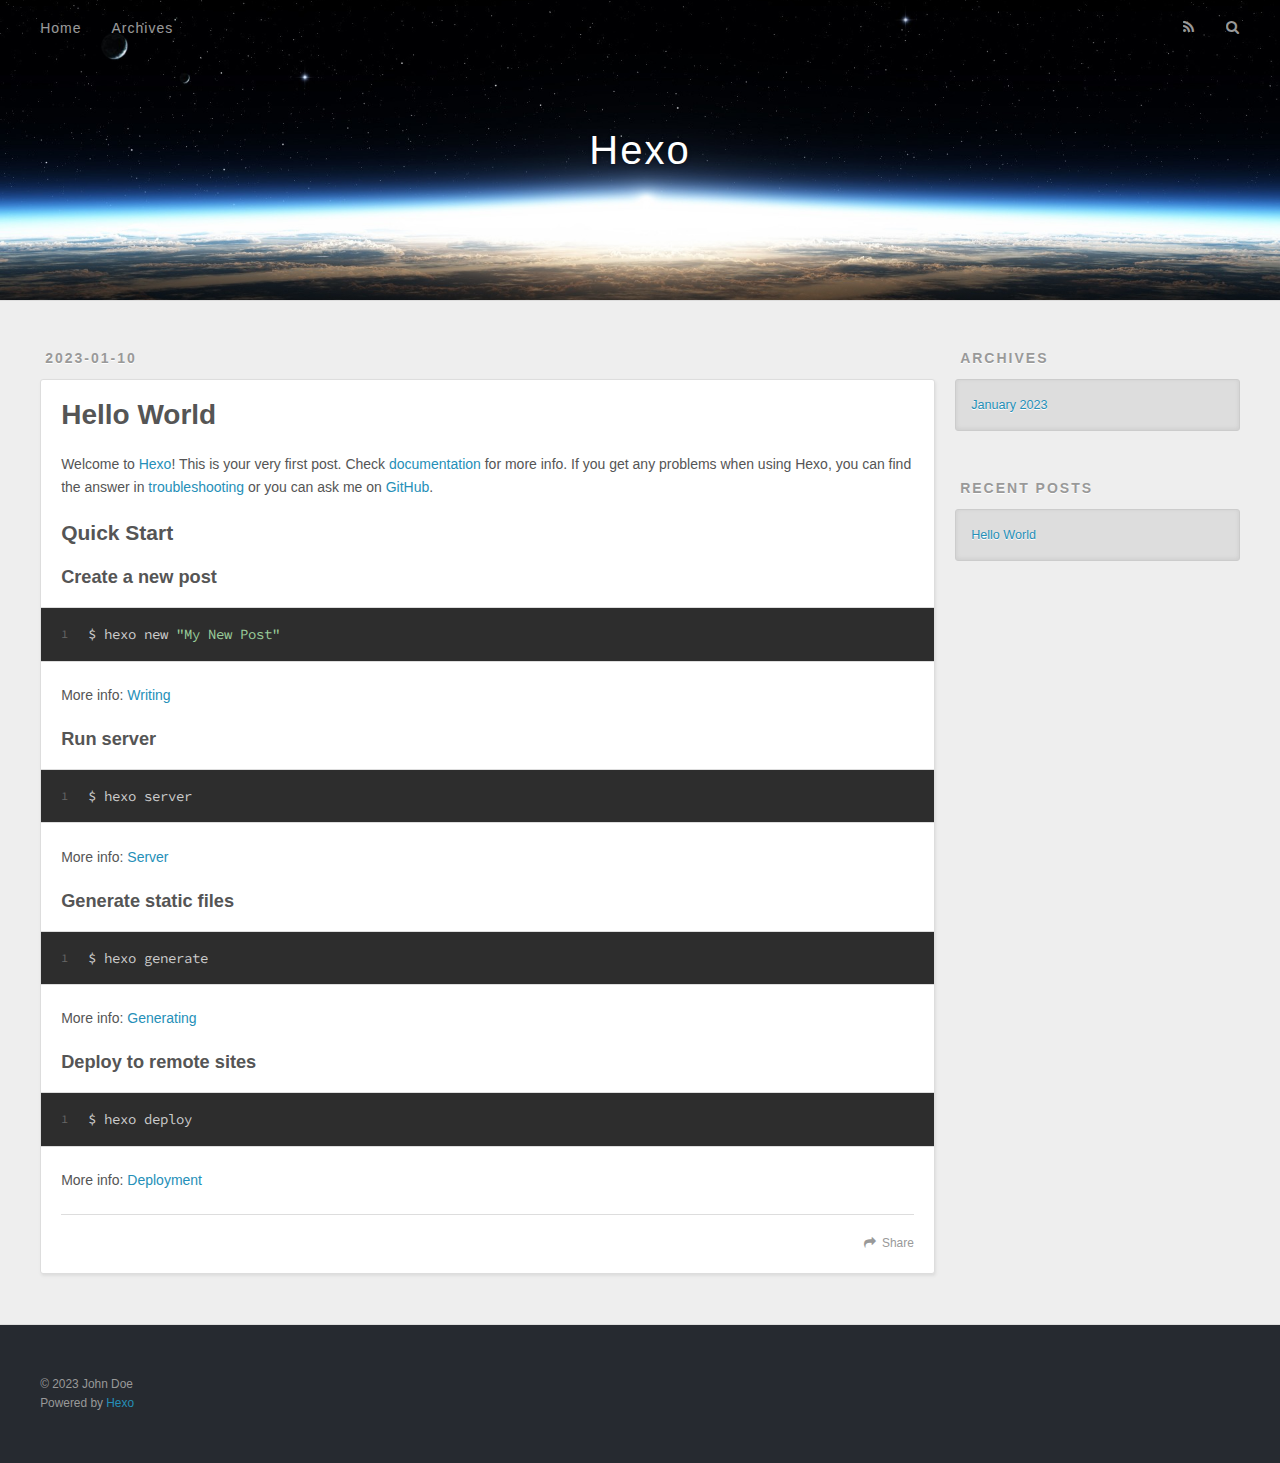
==== index.html @ ef511be2 "Site updated: 2023-01-10 12:38:05" ====
<!DOCTYPE html>
<html>
<head>
  <meta charset="utf-8">
  

  
  <title>Hexo</title>
  <meta name="viewport" content="width=device-width, initial-scale=1, maximum-scale=1">
  <meta property="og:type" content="website">
<meta property="og:title" content="Hexo">
<meta property="og:url" content="http://example.com/index.html">
<meta property="og:site_name" content="Hexo">
<meta property="og:locale" content="en_US">
<meta property="article:author" content="John Doe">
<meta name="twitter:card" content="summary">
  
    <link rel="alternate" href="/atom.xml" title="Hexo" type="application/atom+xml">
  
  
    <link rel="icon" href="/favicon.png">
  
  
    <link href="//fonts.googleapis.com/css?family=Source+Code+Pro" rel="stylesheet" type="text/css">
  
  
<link rel="stylesheet" href="/css/style.css">

<meta name="generator" content="Hexo 5.4.2"></head>

<body>
  <div id="container">
    <div id="wrap">
      <header id="header">
  <div id="banner"></div>
  <div id="header-outer" class="outer">
    <div id="header-title" class="inner">
      <h1 id="logo-wrap">
        <a href="/" id="logo">Hexo</a>
      </h1>
      
    </div>
    <div id="header-inner" class="inner">
      <nav id="main-nav">
        <a id="main-nav-toggle" class="nav-icon"></a>
        
          <a class="main-nav-link" href="/">Home</a>
        
          <a class="main-nav-link" href="/archives">Archives</a>
        
      </nav>
      <nav id="sub-nav">
        
          <a id="nav-rss-link" class="nav-icon" href="/atom.xml" title="RSS Feed"></a>
        
        <a id="nav-search-btn" class="nav-icon" title="Search"></a>
      </nav>
      <div id="search-form-wrap">
        <form action="//google.com/search" method="get" accept-charset="UTF-8" class="search-form"><input type="search" name="q" class="search-form-input" placeholder="Search"><button type="submit" class="search-form-submit">&#xF002;</button><input type="hidden" name="sitesearch" value="http://example.com"></form>
      </div>
    </div>
  </div>
</header>
      <div class="outer">
        <section id="main">
  
    <article id="post-hello-world" class="article article-type-post" itemscope itemprop="blogPost">
  <div class="article-meta">
    <a href="/2023/01/10/hello-world/" class="article-date">
  <time datetime="2023-01-10T04:26:54.134Z" itemprop="datePublished">2023-01-10</time>
</a>
    
  </div>
  <div class="article-inner">
    
    
      <header class="article-header">
        
  
    <h1 itemprop="name">
      <a class="article-title" href="/2023/01/10/hello-world/">Hello World</a>
    </h1>
  

      </header>
    
    <div class="article-entry" itemprop="articleBody">
      
        <p>Welcome to <a target="_blank" rel="noopener" href="https://hexo.io/">Hexo</a>! This is your very first post. Check <a target="_blank" rel="noopener" href="https://hexo.io/docs/">documentation</a> for more info. If you get any problems when using Hexo, you can find the answer in <a target="_blank" rel="noopener" href="https://hexo.io/docs/troubleshooting.html">troubleshooting</a> or you can ask me on <a target="_blank" rel="noopener" href="https://github.com/hexojs/hexo/issues">GitHub</a>.</p>
<h2 id="Quick-Start"><a href="#Quick-Start" class="headerlink" title="Quick Start"></a>Quick Start</h2><h3 id="Create-a-new-post"><a href="#Create-a-new-post" class="headerlink" title="Create a new post"></a>Create a new post</h3><figure class="highlight bash"><table><tr><td class="gutter"><pre><span class="line">1</span><br></pre></td><td class="code"><pre><span class="line">$ hexo new <span class="string">&quot;My New Post&quot;</span></span><br></pre></td></tr></table></figure>

<p>More info: <a target="_blank" rel="noopener" href="https://hexo.io/docs/writing.html">Writing</a></p>
<h3 id="Run-server"><a href="#Run-server" class="headerlink" title="Run server"></a>Run server</h3><figure class="highlight bash"><table><tr><td class="gutter"><pre><span class="line">1</span><br></pre></td><td class="code"><pre><span class="line">$ hexo server</span><br></pre></td></tr></table></figure>

<p>More info: <a target="_blank" rel="noopener" href="https://hexo.io/docs/server.html">Server</a></p>
<h3 id="Generate-static-files"><a href="#Generate-static-files" class="headerlink" title="Generate static files"></a>Generate static files</h3><figure class="highlight bash"><table><tr><td class="gutter"><pre><span class="line">1</span><br></pre></td><td class="code"><pre><span class="line">$ hexo generate</span><br></pre></td></tr></table></figure>

<p>More info: <a target="_blank" rel="noopener" href="https://hexo.io/docs/generating.html">Generating</a></p>
<h3 id="Deploy-to-remote-sites"><a href="#Deploy-to-remote-sites" class="headerlink" title="Deploy to remote sites"></a>Deploy to remote sites</h3><figure class="highlight bash"><table><tr><td class="gutter"><pre><span class="line">1</span><br></pre></td><td class="code"><pre><span class="line">$ hexo deploy</span><br></pre></td></tr></table></figure>

<p>More info: <a target="_blank" rel="noopener" href="https://hexo.io/docs/one-command-deployment.html">Deployment</a></p>

      
    </div>
    <footer class="article-footer">
      <a data-url="http://example.com/2023/01/10/hello-world/" data-id="clcpqp3jg0000ncv3ce9k4z0w" class="article-share-link">Share</a>
      
      
    </footer>
  </div>
  
</article>


  


</section>
        
          <aside id="sidebar">
  
    

  
    

  
    
  
    
  <div class="widget-wrap">
    <h3 class="widget-title">Archives</h3>
    <div class="widget">
      <ul class="archive-list"><li class="archive-list-item"><a class="archive-list-link" href="/archives/2023/01/">January 2023</a></li></ul>
    </div>
  </div>


  
    
  <div class="widget-wrap">
    <h3 class="widget-title">Recent Posts</h3>
    <div class="widget">
      <ul>
        
          <li>
            <a href="/2023/01/10/hello-world/">Hello World</a>
          </li>
        
      </ul>
    </div>
  </div>

  
</aside>
        
      </div>
      <footer id="footer">
  
  <div class="outer">
    <div id="footer-info" class="inner">
      &copy; 2023 John Doe<br>
      Powered by <a href="http://hexo.io/" target="_blank">Hexo</a>
    </div>
  </div>
</footer>
    </div>
    <nav id="mobile-nav">
  
    <a href="/" class="mobile-nav-link">Home</a>
  
    <a href="/archives" class="mobile-nav-link">Archives</a>
  
</nav>
    

<script src="//ajax.googleapis.com/ajax/libs/jquery/2.0.3/jquery.min.js"></script>


  
<link rel="stylesheet" href="/fancybox/jquery.fancybox.css">

  
<script src="/fancybox/jquery.fancybox.pack.js"></script>




<script src="/js/script.js"></script>




  </div>
</body>
</html>
---- css/style.css ----
body {
  width: 100%;
}
body:before,
body:after {
  content: "";
  display: table;
}
body:after {
  clear: both;
}
html,
body,
div,
span,
applet,
object,
iframe,
h1,
h2,
h3,
h4,
h5,
h6,
p,
blockquote,
pre,
a,
abbr,
acronym,
address,
big,
cite,
code,
del,
dfn,
em,
img,
ins,
kbd,
q,
s,
samp,
small,
strike,
strong,
sub,
sup,
tt,
var,
dl,
dt,
dd,
ol,
ul,
li,
fieldset,
form,
label,
legend,
table,
caption,
tbody,
tfoot,
thead,
tr,
th,
td {
  margin: 0;
  padding: 0;
  border: 0;
  outline: 0;
  font-weight: inherit;
  font-style: inherit;
  font-family: inherit;
  font-size: 100%;
  vertical-align: baseline;
}
body {
  line-height: 1;
  color: #000;
  background: #fff;
}
ol,
ul {
  list-style: none;
}
table {
  border-collapse: separate;
  border-spacing: 0;
  vertical-align: middle;
}
caption,
th,
td {
  text-align: left;
  font-weight: normal;
  vertical-align: middle;
}
a img {
  border: none;
}
input,
button {
  margin: 0;
  padding: 0;
}
input::-moz-focus-inner,
button::-moz-focus-inner {
  border: 0;
  padding: 0;
}
@font-face {
  font-family: FontAwesome;
  font-style: normal;
  font-weight: normal;
  src: url("fonts/fontawesome-webfont.eot?v=#4.0.3");
  src: url("fonts/fontawesome-webfont.eot?#iefix&v=#4.0.3") format("embedded-opentype"), url("fonts/fontawesome-webfont.woff?v=#4.0.3") format("woff"), url("fonts/fontawesome-webfont.ttf?v=#4.0.3") format("truetype"), url("fonts/fontawesome-webfont.svg#fontawesomeregular?v=#4.0.3") format("svg");
}
html,
body,
#container {
  height: 100%;
}
body {
  background: #eee;
  font: 14px -apple-system, BlinkMacSystemFont, "Segoe UI", "Roboto", "Oxygen", "Ubuntu", "Cantarell", "Fira Sans", "Droid Sans", "Helvetica Neue", sans-serif;
  -webkit-text-size-adjust: 100%;
}
.outer {
  max-width: 1220px;
  margin: 0 auto;
  padding: 0 20px;
}
.outer:before,
.outer:after {
  content: "";
  display: table;
}
.outer:after {
  clear: both;
}
.inner {
  display: inline;
  float: left;
  width: 98.33333333333333%;
  margin: 0 0.833333333333333%;
}
.left,
.alignleft {
  float: left;
}
.right,
.alignright {
  float: right;
}
.clear {
  clear: both;
}
#container {
  position: relative;
}
.mobile-nav-on {
  overflow: hidden;
}
#wrap {
  height: 100%;
  width: 100%;
  position: absolute;
  top: 0;
  left: 0;
  -webkit-transition: 0.2s ease-out;
  -moz-transition: 0.2s ease-out;
  -ms-transition: 0.2s ease-out;
  transition: 0.2s ease-out;
  z-index: 1;
  background: #eee;
}
.mobile-nav-on #wrap {
  left: 280px;
}
@media screen and (min-width: 768px) {
  #main {
    display: inline;
    float: left;
    width: 73.33333333333333%;
    margin: 0 0.833333333333333%;
  }
}
.article-date,
.article-category-link,
.archive-year,
.widget-title {
  text-decoration: none;
  text-transform: uppercase;
  letter-spacing: 2px;
  color: #999;
  margin-bottom: 1em;
  margin-left: 5px;
  line-height: 1em;
  text-shadow: 0 1px #fff;
  font-weight: bold;
}
.article-inner,
.archive-article-inner {
  background: #fff;
  -webkit-box-shadow: 1px 2px 3px #ddd;
  box-shadow: 1px 2px 3px #ddd;
  border: 1px solid #ddd;
  border-radius: 3px;
}
.article-entry h1,
.widget h1 {
  font-size: 2em;
}
.article-entry h2,
.widget h2 {
  font-size: 1.5em;
}
.article-entry h3,
.widget h3 {
  font-size: 1.3em;
}
.article-entry h4,
.widget h4 {
  font-size: 1.2em;
}
.article-entry h5,
.widget h5 {
  font-size: 1em;
}
.article-entry h6,
.widget h6 {
  font-size: 1em;
  color: #999;
}
.article-entry hr,
.widget hr {
  border: 1px dashed #ddd;
}
.article-entry strong,
.widget strong {
  font-weight: bold;
}
.article-entry em,
.widget em,
.article-entry cite,
.widget cite {
  font-style: italic;
}
.article-entry sup,
.widget sup,
.article-entry sub,
.widget sub {
  font-size: 0.75em;
  line-height: 0;
  position: relative;
  vertical-align: baseline;
}
.article-entry sup,
.widget sup {
  top: -0.5em;
}
.article-entry sub,
.widget sub {
  bottom: -0.2em;
}
.article-entry small,
.widget small {
  font-size: 0.85em;
}
.article-entry acronym,
.widget acronym,
.article-entry abbr,
.widget abbr {
  border-bottom: 1px dotted;
}
.article-entry ul,
.widget ul,
.article-entry ol,
.widget ol,
.article-entry dl,
.widget dl {
  margin: 0 20px;
  line-height: 1.6em;
}
.article-entry ul ul,
.widget ul ul,
.article-entry ol ul,
.widget ol ul,
.article-entry ul ol,
.widget ul ol,
.article-entry ol ol,
.widget ol ol {
  margin-top: 0;
  margin-bottom: 0;
}
.article-entry ul,
.widget ul {
  list-style: disc;
}
.article-entry ol,
.widget ol {
  list-style: decimal;
}
.article-entry dt,
.widget dt {
  font-weight: bold;
}
#header {
  height: 300px;
  position: relative;
  border-bottom: 1px solid #ddd;
}
#header:before,
#header:after {
  content: "";
  position: absolute;
  left: 0;
  right: 0;
  height: 40px;
}
#header:before {
  top: 0;
  background: -webkit-linear-gradient(rgba(0,0,0,0.2), transparent);
  background: -moz-linear-gradient(rgba(0,0,0,0.2), transparent);
  background: -ms-linear-gradient(rgba(0,0,0,0.2), transparent);
  background: linear-gradient(rgba(0,0,0,0.2), transparent);
}
#header:after {
  bottom: 0;
  background: -webkit-linear-gradient(transparent, rgba(0,0,0,0.2));
  background: -moz-linear-gradient(transparent, rgba(0,0,0,0.2));
  background: -ms-linear-gradient(transparent, rgba(0,0,0,0.2));
  background: linear-gradient(transparent, rgba(0,0,0,0.2));
}
#header-outer {
  height: 100%;
  position: relative;
}
#header-inner {
  position: relative;
  overflow: hidden;
}
#banner {
  position: absolute;
  top: 0;
  left: 0;
  width: 100%;
  height: 100%;
  background: url("images/banner.jpg") center #000;
  background-size: cover;
  z-index: -1;
}
#header-title {
  text-align: center;
  height: 40px;
  position: absolute;
  top: 50%;
  left: 0;
  margin-top: -20px;
}
#logo,
#subtitle {
  text-decoration: none;
  color: #fff;
  font-weight: 300;
  text-shadow: 0 1px 4px rgba(0,0,0,0.3);
}
#logo {
  font-size: 40px;
  line-height: 40px;
  letter-spacing: 2px;
}
#subtitle {
  font-size: 16px;
  line-height: 16px;
  letter-spacing: 1px;
}
#subtitle-wrap {
  margin-top: 16px;
}
#main-nav {
  float: left;
  margin-left: -15px;
}
.nav-icon,
.main-nav-link {
  float: left;
  color: #fff;
  opacity: 0.6;
  text-decoration: none;
  text-shadow: 0 1px rgba(0,0,0,0.2);
  -webkit-transition: opacity 0.2s;
  -moz-transition: opacity 0.2s;
  -ms-transition: opacity 0.2s;
  transition: opacity 0.2s;
  display: block;
  padding: 20px 15px;
}
.nav-icon:hover,
.main-nav-link:hover {
  opacity: 1;
}
.nav-icon {
  font-family: FontAwesome;
  text-align: center;
  font-size: 14px;
  width: 14px;
  height: 14px;
  padding: 20px 15px;
  position: relative;
  cursor: pointer;
}
.main-nav-link {
  font-weight: 300;
  letter-spacing: 1px;
}
@media screen and (max-width: 479px) {
  .main-nav-link {
    display: none;
  }
}
#main-nav-toggle {
  display: none;
}
#main-nav-toggle:before {
  content: "\f0c9";
}
@media screen and (max-width: 479px) {
  #main-nav-toggle {
    display: block;
  }
}
#sub-nav {
  float: right;
  margin-right: -15px;
}
#nav-rss-link:before {
  content: "\f09e";
}
#nav-search-btn:before {
  content: "\f002";
}
#search-form-wrap {
  position: absolute;
  top: 15px;
  width: 150px;
  height: 30px;
  right: -150px;
  opacity: 0;
  -webkit-transition: 0.2s ease-out;
  -moz-transition: 0.2s ease-out;
  -ms-transition: 0.2s ease-out;
  transition: 0.2s ease-out;
}
#search-form-wrap.on {
  opacity: 1;
  right: 0;
}
@media screen and (max-width: 479px) {
  #search-form-wrap {
    width: 100%;
    right: -100%;
  }
}
.search-form {
  position: absolute;
  top: 0;
  left: 0;
  right: 0;
  background: #fff;
  padding: 5px 15px;
  border-radius: 15px;
  -webkit-box-shadow: 0 0 10px rgba(0,0,0,0.3);
  box-shadow: 0 0 10px rgba(0,0,0,0.3);
}
.search-form-input {
  border: none;
  background: none;
  color: #555;
  width: 100%;
  font: 13px -apple-system, BlinkMacSystemFont, "Segoe UI", "Roboto", "Oxygen", "Ubuntu", "Cantarell", "Fira Sans", "Droid Sans", "Helvetica Neue", sans-serif;
  outline: none;
}
.search-form-input::-webkit-search-results-decoration,
.search-form-input::-webkit-search-cancel-button {
  -webkit-appearance: none;
}
.search-form-submit {
  position: absolute;
  top: 50%;
  right: 10px;
  margin-top: -7px;
  font: 13px FontAwesome;
  border: none;
  background: none;
  color: #bbb;
  cursor: pointer;
}
.search-form-submit:hover,
.search-form-submit:focus {
  color: #777;
}
.article {
  margin: 50px 0;
}
.article-inner {
  overflow: hidden;
}
.article-meta:before,
.article-meta:after {
  content: "";
  display: table;
}
.article-meta:after {
  clear: both;
}
.article-date {
  float: left;
}
.article-category {
  float: left;
  line-height: 1em;
  color: #ccc;
  text-shadow: 0 1px #fff;
  margin-left: 8px;
}
.article-category:before {
  content: "\2022";
}
.article-category-link {
  margin: 0 12px 1em;
}
.article-header {
  padding: 20px 20px 0;
}
.article-title {
  text-decoration: none;
  font-size: 2em;
  font-weight: bold;
  color: #555;
  line-height: 1.1em;
  -webkit-transition: color 0.2s;
  -moz-transition: color 0.2s;
  -ms-transition: color 0.2s;
  transition: color 0.2s;
}
a.article-title:hover {
  color: #258fb8;
}
.article-entry {
  color: #555;
  padding: 0 20px;
}
.article-entry:before,
.article-entry:after {
  content: "";
  display: table;
}
.article-entry:after {
  clear: both;
}
.article-entry p,
.article-entry table {
  line-height: 1.6em;
  margin: 1.6em 0;
}
.article-entry h1,
.article-entry h2,
.article-entry h3,
.article-entry h4,
.article-entry h5,
.article-entry h6 {
  font-weight: bold;
}
.article-entry h1,
.article-entry h2,
.article-entry h3,
.article-entry h4,
.article-entry h5,
.article-entry h6 {
  line-height: 1.1em;
  margin: 1.1em 0;
}
.article-entry a {
  color: #258fb8;
  text-decoration: none;
}
.article-entry a:hover {
  text-decoration: underline;
}
.article-entry ul,
.article-entry ol,
.article-entry dl {
  margin-top: 1.6em;
  margin-bottom: 1.6em;
}
.article-entry img,
.article-entry video {
  max-width: 100%;
  height: auto;
  display: block;
  margin: auto;
}
.article-entry iframe {
  border: none;
}
.article-entry table {
  width: 100%;
  border-collapse: collapse;
  border-spacing: 0;
}
.article-entry th {
  font-weight: bold;
  border-bottom: 3px solid #ddd;
  padding-bottom: 0.5em;
}
.article-entry td {
  border-bottom: 1px solid #ddd;
  padding: 10px 0;
}
.article-entry blockquote {
  font-family: Georgia, "Times New Roman", serif;
  font-size: 1.4em;
  margin: 1.6em 20px;
  text-align: center;
}
.article-entry blockquote footer {
  font-size: 14px;
  margin: 1.6em 0;
  font-family: -apple-system, BlinkMacSystemFont, "Segoe UI", "Roboto", "Oxygen", "Ubuntu", "Cantarell", "Fira Sans", "Droid Sans", "Helvetica Neue", sans-serif;
}
.article-entry blockquote footer cite:before {
  content: "—";
  padding: 0 0.5em;
}
.article-entry .pullquote {
  text-align: left;
  width: 45%;
  margin: 0;
}
.article-entry .pullquote.left {
  margin-left: 0.5em;
  margin-right: 1em;
}
.article-entry .pullquote.right {
  margin-right: 0.5em;
  margin-left: 1em;
}
.article-entry .caption {
  color: #999;
  display: block;
  font-size: 0.9em;
  margin-top: 0.5em;
  position: relative;
  text-align: center;
}
.article-entry .video-container {
  position: relative;
  padding-top: 56.25%;
  height: 0;
  overflow: hidden;
}
.article-entry .video-container iframe,
.article-entry .video-container object,
.article-entry .video-container embed {
  position: absolute;
  top: 0;
  left: 0;
  width: 100%;
  height: 100%;
  margin-top: 0;
}
.article-more-link a {
  display: inline-block;
  line-height: 1em;
  padding: 6px 15px;
  border-radius: 15px;
  background: #eee;
  color: #999;
  text-shadow: 0 1px #fff;
  text-decoration: none;
}
.article-more-link a:hover {
  background: #258fb8;
  color: #fff;
  text-decoration: none;
  text-shadow: 0 1px #1e7293;
}
.article-footer {
  font-size: 0.85em;
  line-height: 1.6em;
  border-top: 1px solid #ddd;
  padding-top: 1.6em;
  margin: 0 20px 20px;
}
.article-footer:before,
.article-footer:after {
  content: "";
  display: table;
}
.article-footer:after {
  clear: both;
}
.article-footer a {
  color: #999;
  text-decoration: none;
}
.article-footer a:hover {
  color: #555;
}
.article-tag-list-item {
  float: left;
  margin-right: 10px;
}
.article-tag-list-link:before {
  content: "#";
}
.article-comment-link {
  float: right;
}
.article-comment-link:before {
  content: "\f075";
  font-family: FontAwesome;
  padding-right: 8px;
}
.article-share-link {
  cursor: pointer;
  float: right;
  margin-left: 20px;
}
.article-share-link:before {
  content: "\f064";
  font-family: FontAwesome;
  padding-right: 6px;
}
#article-nav {
  position: relative;
}
#article-nav:before,
#article-nav:after {
  content: "";
  display: table;
}
#article-nav:after {
  clear: both;
}
@media screen and (min-width: 768px) {
  #article-nav {
    margin: 50px 0;
  }
  #article-nav:before {
    width: 8px;
    height: 8px;
    position: absolute;
    top: 50%;
    left: 50%;
    margin-top: -4px;
    margin-left: -4px;
    content: "";
    border-radius: 50%;
    background: #ddd;
    -webkit-box-shadow: 0 1px 2px #fff;
    box-shadow: 0 1px 2px #fff;
  }
}
.article-nav-link-wrap {
  text-decoration: none;
  text-shadow: 0 1px #fff;
  color: #999;
  -webkit-box-sizing: border-box;
  -moz-box-sizing: border-box;
  box-sizing: border-box;
  margin-top: 50px;
  text-align: center;
  display: block;
}
.article-nav-link-wrap:hover {
  color: #555;
}
@media screen and (min-width: 768px) {
  .article-nav-link-wrap {
    width: 50%;
    margin-top: 0;
  }
}
@media screen and (min-width: 768px) {
  #article-nav-newer {
    float: left;
    text-align: right;
    padding-right: 20px;
  }
}
@media screen and (min-width: 768px) {
  #article-nav-older {
    float: right;
    text-align: left;
    padding-left: 20px;
  }
}
.article-nav-caption {
  text-transform: uppercase;
  letter-spacing: 2px;
  color: #ddd;
  line-height: 1em;
  font-weight: bold;
}
#article-nav-newer .article-nav-caption {
  margin-right: -2px;
}
.article-nav-title {
  font-size: 0.85em;
  line-height: 1.6em;
  margin-top: 0.5em;
}
.article-share-box {
  position: absolute;
  display: none;
  background: #fff;
  -webkit-box-shadow: 1px 2px 10px rgba(0,0,0,0.2);
  box-shadow: 1px 2px 10px rgba(0,0,0,0.2);
  border-radius: 3px;
  margin-left: -145px;
  overflow: hidden;
  z-index: 1;
}
.article-share-box.on {
  display: block;
}
.article-share-input {
  width: 100%;
  background: none;
  -webkit-box-sizing: border-box;
  -moz-box-sizing: border-box;
  box-sizing: border-box;
  font: 14px -apple-system, BlinkMacSystemFont, "Segoe UI", "Roboto", "Oxygen", "Ubuntu", "Cantarell", "Fira Sans", "Droid Sans", "Helvetica Neue", sans-serif;
  padding: 0 15px;
  color: #555;
  outline: none;
  border: 1px solid #ddd;
  border-radius: 3px 3px 0 0;
  height: 36px;
  line-height: 36px;
}
.article-share-links {
  background: #eee;
}
.article-share-links:before,
.article-share-links:after {
  content: "";
  display: table;
}
.article-share-links:after {
  clear: both;
}
.article-share-twitter,
.article-share-facebook,
.article-share-pinterest,
.article-share-google {
  width: 50px;
  height: 36px;
  display: block;
  float: left;
  position: relative;
  color: #999;
  text-shadow: 0 1px #fff;
}
.article-share-twitter:before,
.article-share-facebook:before,
.article-share-pinterest:before,
.article-share-google:before {
  font-size: 20px;
  font-family: FontAwesome;
  width: 20px;
  height: 20px;
  position: absolute;
  top: 50%;
  left: 50%;
  margin-top: -10px;
  margin-left: -10px;
  text-align: center;
}
.article-share-twitter:hover,
.article-share-facebook:hover,
.article-share-pinterest:hover,
.article-share-google:hover {
  color: #fff;
}
.article-share-twitter:before {
  content: "\f099";
}
.article-share-twitter:hover {
  background: #00aced;
  text-shadow: 0 1px #008abe;
}
.article-share-facebook:before {
  content: "\f09a";
}
.article-share-facebook:hover {
  background: #3b5998;
  text-shadow: 0 1px #2f477a;
}
.article-share-pinterest:before {
  content: "\f0d2";
}
.article-share-pinterest:hover {
  background: #cb2027;
  text-shadow: 0 1px #a21a1f;
}
.article-share-google:before {
  content: "\f0d5";
}
.article-share-google:hover {
  background: #dd4b39;
  text-shadow: 0 1px #be3221;
}
.article-gallery {
  background: #000;
  position: relative;
}
.article-gallery-photos {
  position: relative;
  overflow: hidden;
}
.article-gallery-img {
  display: none;
  max-width: 100%;
}
.article-gallery-img:first-child {
  display: block;
}
.article-gallery-img.loaded {
  position: absolute;
  display: block;
}
.article-gallery-img img {
  display: block;
  max-width: 100%;
  margin: 0 auto;
}
#comments {
  background: #fff;
  -webkit-box-shadow: 1px 2px 3px #ddd;
  box-shadow: 1px 2px 3px #ddd;
  padding: 20px;
  border: 1px solid #ddd;
  border-radius: 3px;
  margin: 50px 0;
}
#comments a {
  color: #258fb8;
}
.archives-wrap {
  margin: 50px 0;
}
.archives:before,
.archives:after {
  content: "";
  display: table;
}
.archives:after {
  clear: both;
}
.archive-year-wrap {
  margin-bottom: 1em;
}
.archives {
  -webkit-column-gap: 10px;
  -moz-column-gap: 10px;
  column-gap: 10px;
}
@media screen and (min-width: 480px) and (max-width: 767px) {
  .archives {
    -webkit-column-count: 2;
    -moz-column-count: 2;
    column-count: 2;
  }
}
@media screen and (min-width: 768px) {
  .archives {
    -webkit-column-count: 3;
    -moz-column-count: 3;
    column-count: 3;
  }
}
.archive-article {
  -webkit-column-break-inside: avoid;
  page-break-inside: avoid;
  overflow: hidden;
  break-inside: avoid-column;
}
.archive-article-inner {
  padding: 10px;
  margin-bottom: 15px;
}
.archive-article-title {
  text-decoration: none;
  font-weight: bold;
  color: #555;
  -webkit-transition: color 0.2s;
  -moz-transition: color 0.2s;
  -ms-transition: color 0.2s;
  transition: color 0.2s;
  line-height: 1.6em;
}
.archive-article-title:hover {
  color: #258fb8;
}
.archive-article-footer {
  margin-top: 1em;
}
.archive-article-date {
  color: #999;
  text-decoration: none;
  font-size: 0.85em;
  line-height: 1em;
  margin-bottom: 0.5em;
  display: block;
}
#page-nav {
  margin: 50px auto;
  background: #fff;
  -webkit-box-shadow: 1px 2px 3px #ddd;
  box-shadow: 1px 2px 3px #ddd;
  border: 1px solid #ddd;
  border-radius: 3px;
  text-align: center;
  color: #999;
  overflow: hidden;
}
#page-nav:before,
#page-nav:after {
  content: "";
  display: table;
}
#page-nav:after {
  clear: both;
}
#page-nav a,
#page-nav span {
  padding: 10px 20px;
  line-height: 1;
  height: 2ex;
}
#page-nav a {
  color: #999;
  text-decoration: none;
}
#page-nav a:hover {
  background: #999;
  color: #fff;
}
#page-nav .prev {
  float: left;
}
#page-nav .next {
  float: right;
}
#page-nav .page-number {
  display: inline-block;
}
@media screen and (max-width: 479px) {
  #page-nav .page-number {
    display: none;
  }
}
#page-nav .current {
  color: #555;
  font-weight: bold;
}
#page-nav .space {
  color: #ddd;
}
#footer {
  background: #262a30;
  padding: 50px 0;
  border-top: 1px solid #ddd;
  color: #999;
}
#footer a {
  color: #258fb8;
  text-decoration: none;
}
#footer a:hover {
  text-decoration: underline;
}
#footer-info {
  line-height: 1.6em;
  font-size: 0.85em;
}
.article-entry pre,
.article-entry .highlight {
  background: #2d2d2d;
  margin: 0 -20px;
  padding: 15px 20px;
  border-style: solid;
  border-color: #ddd;
  border-width: 1px 0;
  overflow: auto;
  color: #ccc;
  line-height: 22.400000000000002px;
}
.article-entry .highlight .gutter pre,
.article-entry .gist .gist-file .gist-data .line-numbers {
  color: #666;
  font-size: 0.85em;
}
.article-entry pre,
.article-entry code {
  font-family: "Source Code Pro", Consolas, Monaco, Menlo, Consolas, monospace;
}
.article-entry code {
  background: #eee;
  text-shadow: 0 1px #fff;
  padding: 0 0.3em;
}
.article-entry pre code {
  background: none;
  text-shadow: none;
  padding: 0;
}
.article-entry .highlight pre {
  border: none;
  margin: 0;
  padding: 0;
}
.article-entry .highlight table {
  margin: 0;
  width: auto;
}
.article-entry .highlight td {
  border: none;
  padding: 0;
}
.article-entry .highlight figcaption {
  font-size: 0.85em;
  color: #999;
  line-height: 1em;
  margin-bottom: 1em;
}
.article-entry .highlight figcaption:before,
.article-entry .highlight figcaption:after {
  content: "";
  display: table;
}
.article-entry .highlight figcaption:after {
  clear: both;
}
.article-entry .highlight figcaption a {
  float: right;
}
.article-entry .highlight .gutter pre {
  text-align: right;
  padding-right: 20px;
}
.article-entry .highlight .line {
  height: 22.400000000000002px;
}
.article-entry .highlight .line.marked {
  background: #515151;
}
.article-entry .gist {
  margin: 0 -20px;
  border-style: solid;
  border-color: #ddd;
  border-width: 1px 0;
  background: #2d2d2d;
  padding: 15px 20px 15px 0;
}
.article-entry .gist .gist-file {
  border: none;
  font-family: "Source Code Pro", Consolas, Monaco, Menlo, Consolas, monospace;
  margin: 0;
}
.article-entry .gist .gist-file .gist-data {
  background: none;
  border: none;
}
.article-entry .gist .gist-file .gist-data .line-numbers {
  background: none;
  border: none;
  padding: 0 20px 0 0;
}
.article-entry .gist .gist-file .gist-data .line-data {
  padding: 0 !important;
}
.article-entry .gist .gist-file .highlight {
  margin: 0;
  padding: 0;
  border: none;
}
.article-entry .gist .gist-file .gist-meta {
  background: #2d2d2d;
  color: #999;
  font: 0.85em -apple-system, BlinkMacSystemFont, "Segoe UI", "Roboto", "Oxygen", "Ubuntu", "Cantarell", "Fira Sans", "Droid Sans", "Helvetica Neue", sans-serif;
  text-shadow: 0 0;
  padding: 0;
  margin-top: 1em;
  margin-left: 20px;
}
.article-entry .gist .gist-file .gist-meta a {
  color: #258fb8;
  font-weight: normal;
}
.article-entry .gist .gist-file .gist-meta a:hover {
  text-decoration: underline;
}
pre .comment,
pre .title {
  color: #999;
}
pre .variable,
pre .attribute,
pre .tag,
pre .regexp,
pre .ruby .constant,
pre .xml .tag .title,
pre .xml .pi,
pre .xml .doctype,
pre .html .doctype,
pre .css .id,
pre .css .class,
pre .css .pseudo {
  color: #f2777a;
}
pre .number,
pre .preprocessor,
pre .built_in,
pre .literal,
pre .params,
pre .constant {
  color: #f99157;
}
pre .class,
pre .ruby .class .title,
pre .css .rules .attribute {
  color: #9c9;
}
pre .string,
pre .value,
pre .inheritance,
pre .header,
pre .ruby .symbol,
pre .xml .cdata {
  color: #9c9;
}
pre .css .hexcolor {
  color: #6cc;
}
pre .function,
pre .python .decorator,
pre .python .title,
pre .ruby .function .title,
pre .ruby .title .keyword,
pre .perl .sub,
pre .javascript .title,
pre .coffeescript .title {
  color: #69c;
}
pre .keyword,
pre .javascript .function {
  color: #c9c;
}
@media screen and (max-width: 479px) {
  #mobile-nav {
    position: absolute;
    top: 0;
    left: 0;
    width: 280px;
    height: 100%;
    background: #191919;
    border-right: 1px solid #fff;
  }
}
@media screen and (max-width: 479px) {
  .mobile-nav-link {
    display: block;
    color: #999;
    text-decoration: none;
    padding: 15px 20px;
    font-weight: bold;
  }
  .mobile-nav-link:hover {
    color: #fff;
  }
}
@media screen and (min-width: 768px) {
  #sidebar {
    display: inline;
    float: left;
    width: 23.333333333333332%;
    margin: 0 0.833333333333333%;
  }
}
.widget-wrap {
  margin: 50px 0;
}
.widget {
  color: #777;
  text-shadow: 0 1px #fff;
  background: #ddd;
  -webkit-box-shadow: 0 -1px 4px #ccc inset;
  box-shadow: 0 -1px 4px #ccc inset;
  border: 1px solid #ccc;
  padding: 15px;
  border-radius: 3px;
}
.widget a {
  color: #258fb8;
  text-decoration: none;
}
.widget a:hover {
  text-decoration: underline;
}
.widget ul ul,
.widget ol ul,
.widget dl ul,
.widget ul ol,
.widget ol ol,
.widget dl ol,
.widget ul dl,
.widget ol dl,
.widget dl dl {
  margin-left: 15px;
  list-style: disc;
}
.widget {
  line-height: 1.6em;
  word-wrap: break-word;
  font-size: 0.9em;
}
.widget ul,
.widget ol {
  list-style: none;
  margin: 0;
}
.widget ul ul,
.widget ol ul,
.widget ul ol,
.widget ol ol {
  margin: 0 20px;
}
.widget ul ul,
.widget ol ul {
  list-style: disc;
}
.widget ul ol,
.widget ol ol {
  list-style: decimal;
}
.category-list-count,
.tag-list-count,
.archive-list-count {
  padding-left: 5px;
  color: #999;
  font-size: 0.85em;
}
.category-list-count:before,
.tag-list-count:before,
.archive-list-count:before {
  content: "(";
}
.category-list-count:after,
.tag-list-count:after,
.archive-list-count:after {
  content: ")";
}
.tagcloud a {
  margin-right: 5px;
  display: inline-block;
}
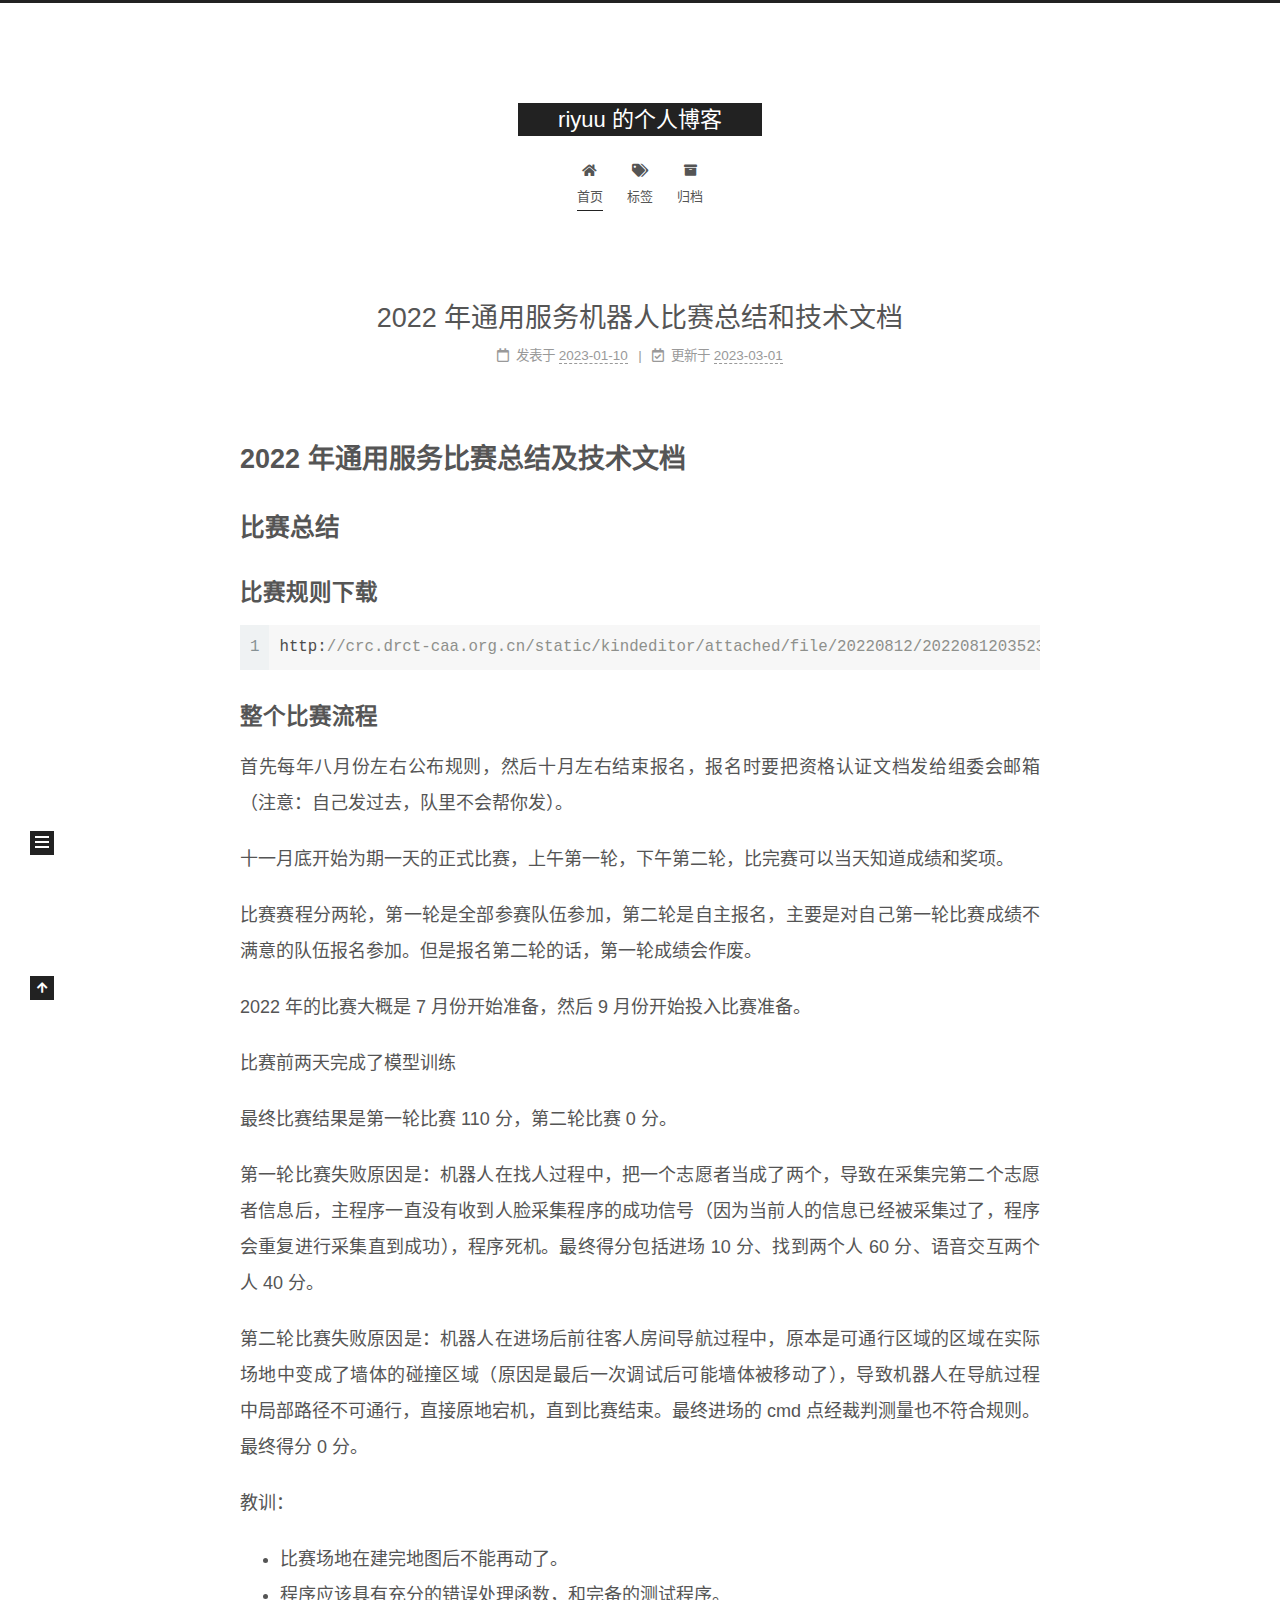
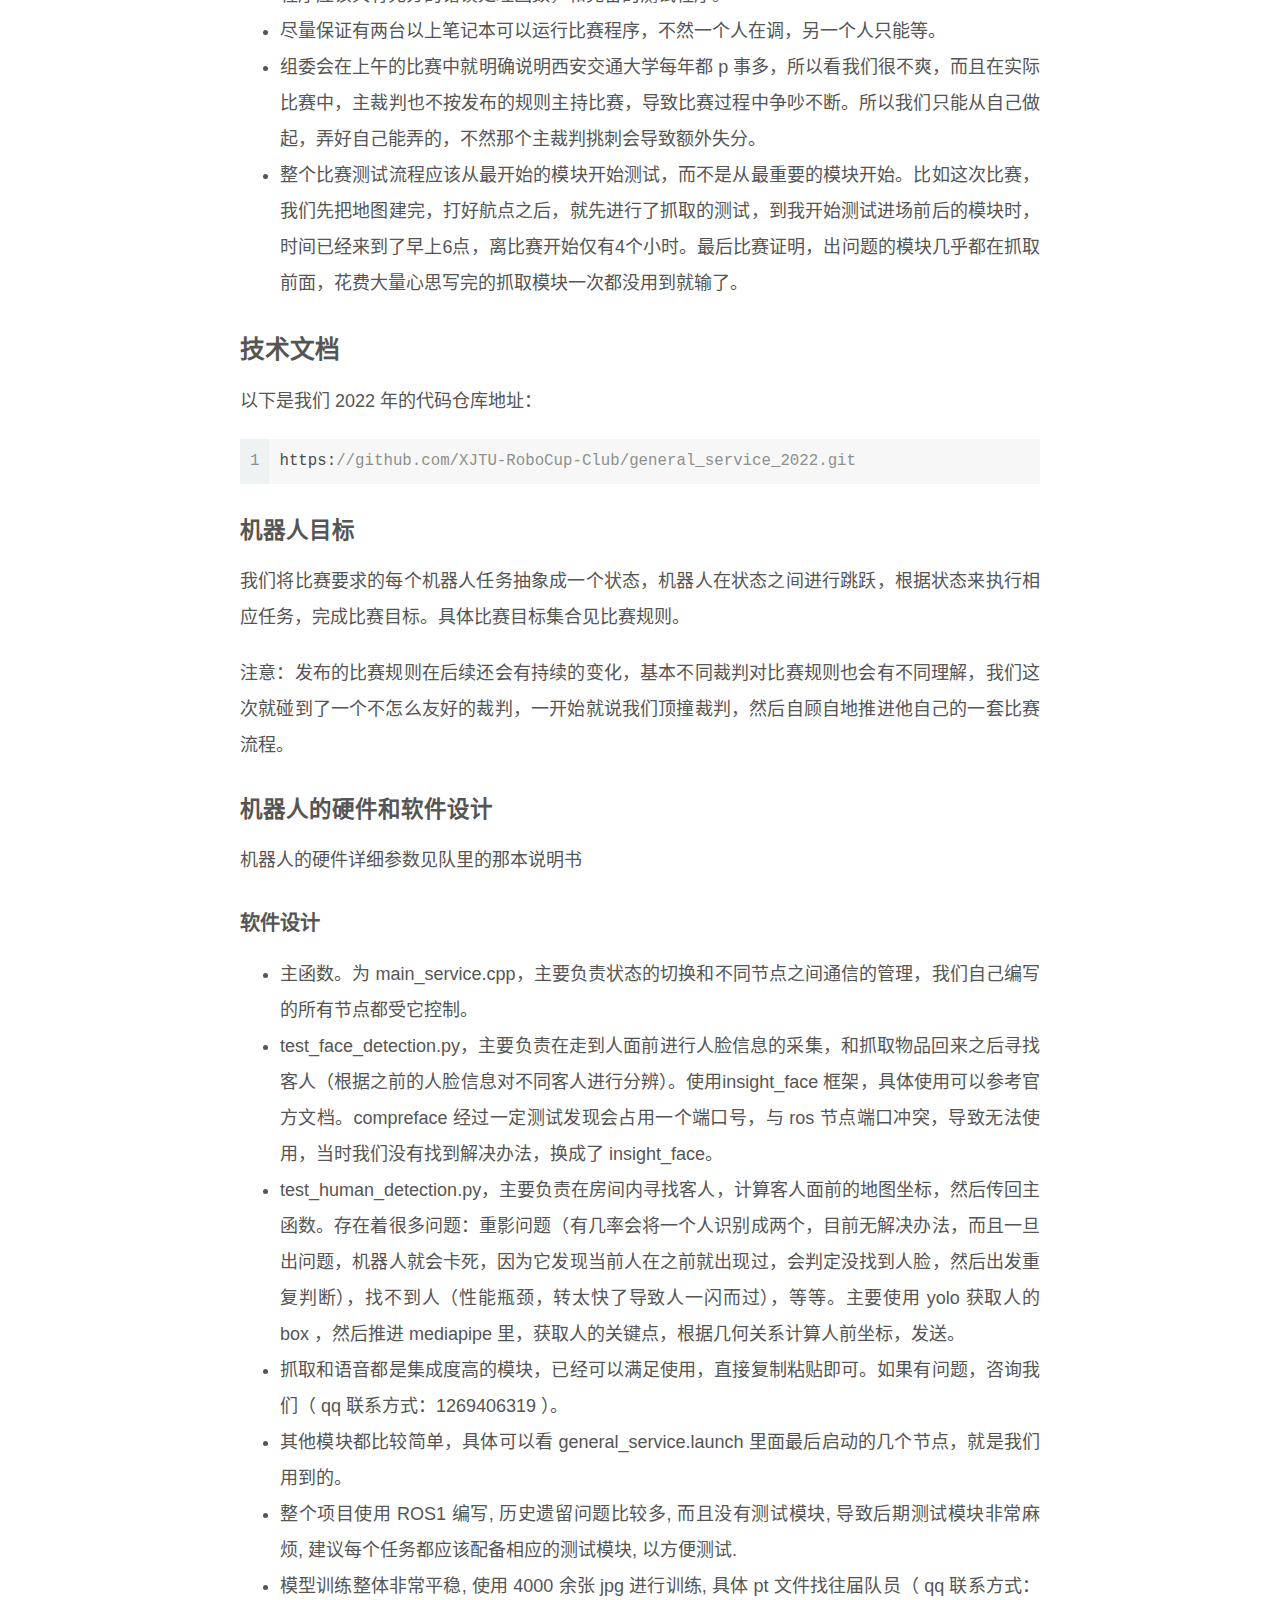
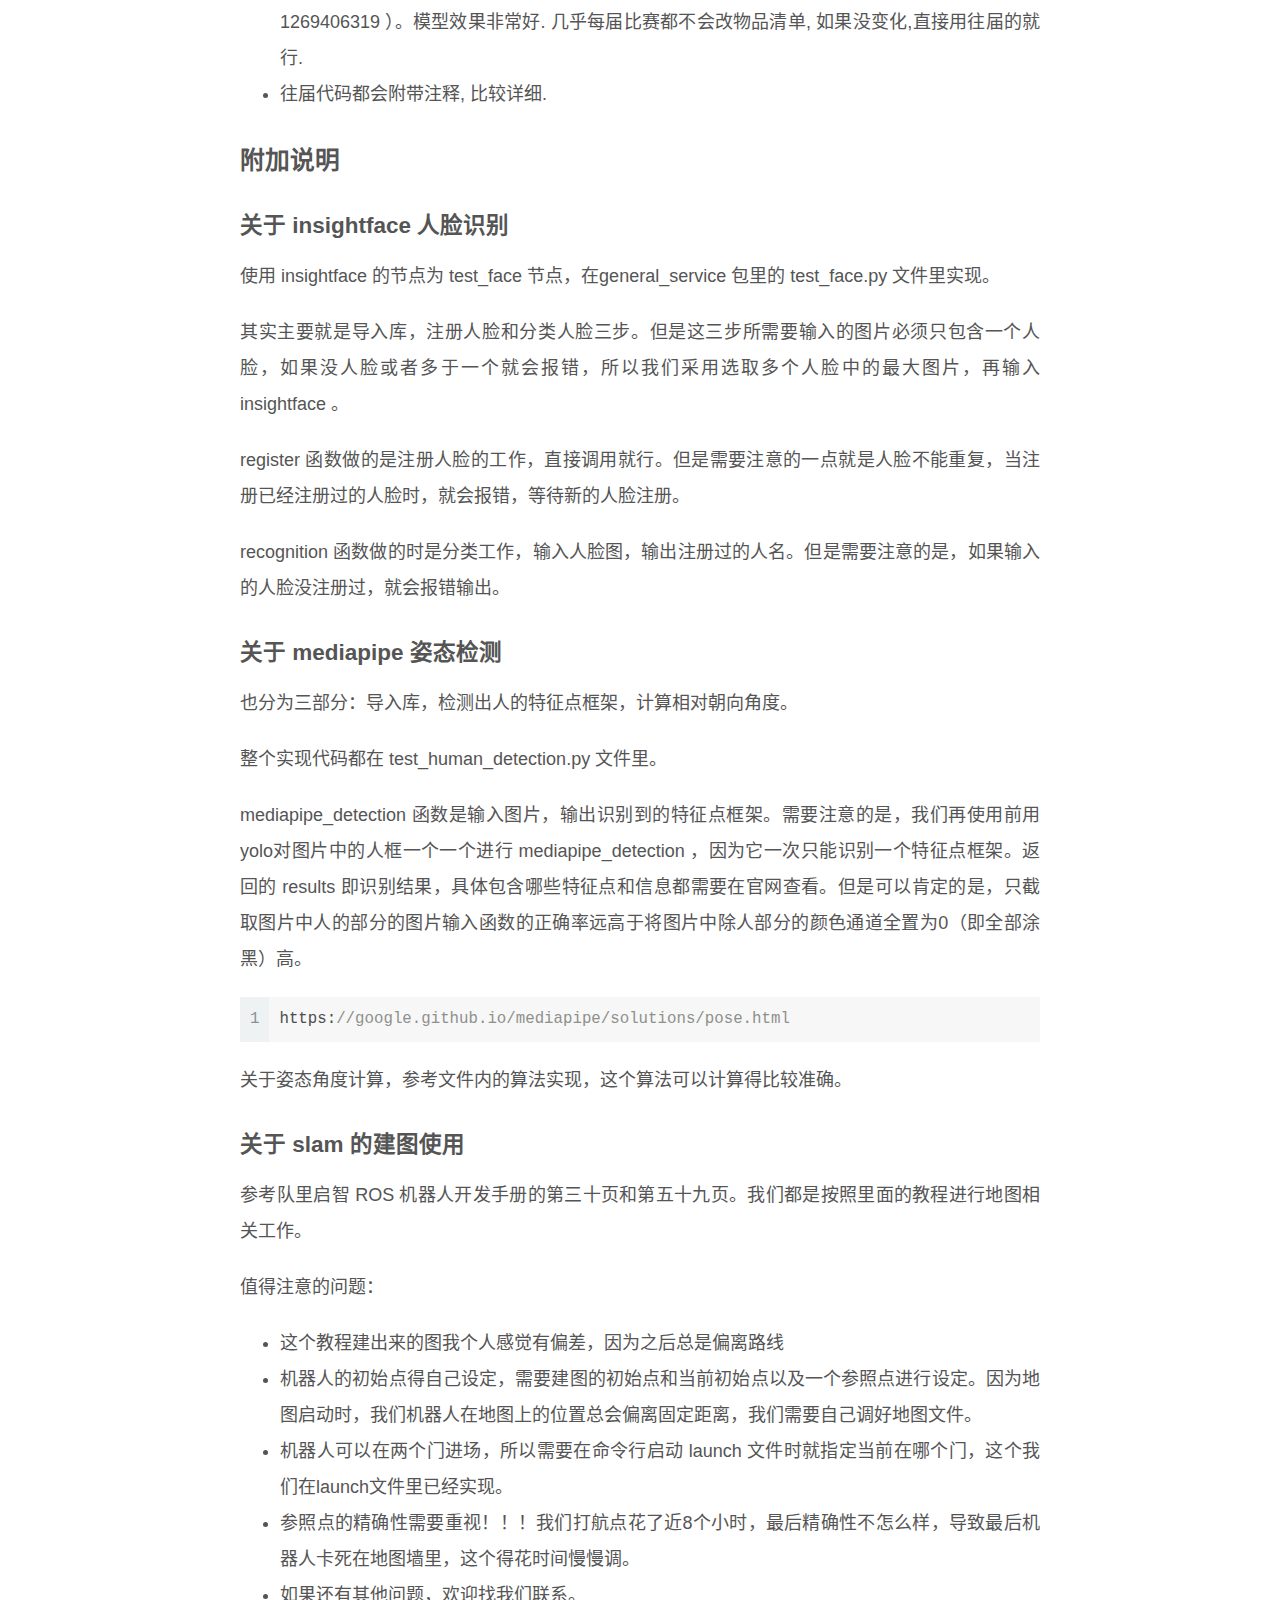
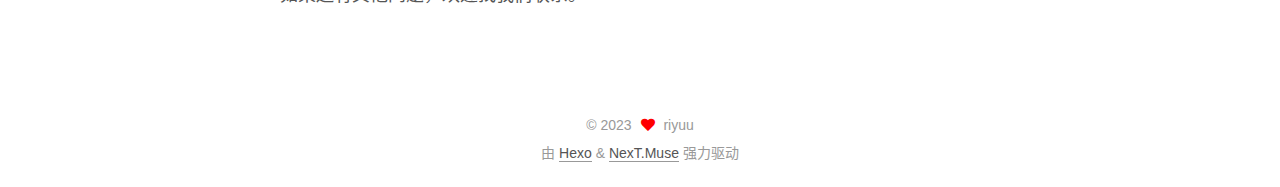
==== commit 27835103: "Site updated: 2023-03-01 15:42:38" ====
--- a/index.html
+++ b/index.html
@@ -1,196 +1,425 @@
 <!DOCTYPE html>
-<html>
+<html lang="zh-CN">
 <head>
-  <meta charset="utf-8">
-  
-
-  
-  <title>Hexo</title>
-  <meta name="viewport" content="width=device-width, initial-scale=1, maximum-scale=1">
+  <meta charset="UTF-8">
+<meta name="viewport" content="width=device-width, initial-scale=1, maximum-scale=2">
+<meta name="theme-color" content="#222">
+<meta name="generator" content="Hexo 5.4.2">
+  <link rel="apple-touch-icon" sizes="180x180" href="/images/apple-touch-icon-next.png">
+  <link rel="icon" type="image/png" sizes="32x32" href="/images/favicon-32x32-next.png">
+  <link rel="icon" type="image/png" sizes="16x16" href="/images/favicon-16x16-next.png">
+  <link rel="mask-icon" href="/images/logo.svg" color="#222">
+
+<link rel="stylesheet" href="/css/main.css">
+
+
+<link rel="stylesheet" href="/lib/font-awesome/css/all.min.css">
+
+<script id="hexo-configurations">
+    var NexT = window.NexT || {};
+    var CONFIG = {"hostname":"cnhbliyou.github.io","root":"/","scheme":"Muse","version":"7.8.0","exturl":false,"sidebar":{"position":"left","display":"post","padding":18,"offset":12,"onmobile":false},"copycode":{"enable":false,"show_result":false,"style":null},"back2top":{"enable":true,"sidebar":false,"scrollpercent":true},"bookmark":{"enable":false,"color":"#222","save":"auto"},"fancybox":false,"mediumzoom":false,"lazyload":false,"pangu":false,"comments":{"style":"tabs","active":null,"storage":true,"lazyload":false,"nav":null},"algolia":{"hits":{"per_page":10},"labels":{"input_placeholder":"Search for Posts","hits_empty":"We didn't find any results for the search: ${query}","hits_stats":"${hits} results found in ${time} ms"}},"localsearch":{"enable":false,"trigger":"auto","top_n_per_article":1,"unescape":false,"preload":false},"motion":{"enable":false,"async":false,"transition":{"post_block":"fadeIn","post_header":"slideDownIn","post_body":"slideDownIn","coll_header":"slideLeftIn","sidebar":"slideUpIn"}}};
+  </script>
+
   <meta property="og:type" content="website">
-<meta property="og:title" content="Hexo">
-<meta property="og:url" content="http://example.com/index.html">
-<meta property="og:site_name" content="Hexo">
-<meta property="og:locale" content="en_US">
-<meta property="article:author" content="John Doe">
+<meta property="og:title" content="riyuu 的个人博客">
+<meta property="og:url" content="http://cnhbliyou.github.io/index.html">
+<meta property="og:site_name" content="riyuu 的个人博客">
+<meta property="og:locale" content="zh_CN">
+<meta property="article:author" content="riyuu">
 <meta name="twitter:card" content="summary">
-  
-    <link rel="alternate" href="/atom.xml" title="Hexo" type="application/atom+xml">
-  
-  
-    <link rel="icon" href="/favicon.png">
-  
-  
-    <link href="//fonts.googleapis.com/css?family=Source+Code+Pro" rel="stylesheet" type="text/css">
-  
-  
-<link rel="stylesheet" href="/css/style.css">
-
-<meta name="generator" content="Hexo 5.4.2"></head>
-
-<body>
-  <div id="container">
-    <div id="wrap">
-      <header id="header">
-  <div id="banner"></div>
-  <div id="header-outer" class="outer">
-    <div id="header-title" class="inner">
-      <h1 id="logo-wrap">
-        <a href="/" id="logo">Hexo</a>
-      </h1>
+
+<link rel="canonical" href="http://cnhbliyou.github.io/">
+
+
+<script id="page-configurations">
+  // https://hexo.io/docs/variables.html
+  CONFIG.page = {
+    sidebar: "",
+    isHome : true,
+    isPost : false,
+    lang   : 'zh-CN'
+  };
+</script>
+
+  <title>riyuu 的个人博客</title>
+  
+
+
+
+
+
+
+  <noscript>
+  <style>
+  .use-motion .brand,
+  .use-motion .menu-item,
+  .sidebar-inner,
+  .use-motion .post-block,
+  .use-motion .pagination,
+  .use-motion .comments,
+  .use-motion .post-header,
+  .use-motion .post-body,
+  .use-motion .collection-header { opacity: initial; }
+
+  .use-motion .site-title,
+  .use-motion .site-subtitle {
+    opacity: initial;
+    top: initial;
+  }
+
+  .use-motion .logo-line-before i { left: initial; }
+  .use-motion .logo-line-after i { right: initial; }
+  </style>
+</noscript>
+
+</head>
+
+<body itemscope itemtype="http://schema.org/WebPage">
+  <div class="container">
+    <div class="headband"></div>
+
+    <header class="header" itemscope itemtype="http://schema.org/WPHeader">
+      <div class="header-inner"><div class="site-brand-container">
+  <div class="site-nav-toggle">
+    <div class="toggle" aria-label="切换导航栏">
+      <span class="toggle-line toggle-line-first"></span>
+      <span class="toggle-line toggle-line-middle"></span>
+      <span class="toggle-line toggle-line-last"></span>
+    </div>
+  </div>
+
+  <div class="site-meta">
+
+    <a href="/" class="brand" rel="start">
+      <span class="logo-line-before"><i></i></span>
+      <h1 class="site-title">riyuu 的个人博客</h1>
+      <span class="logo-line-after"><i></i></span>
+    </a>
+  </div>
+
+  <div class="site-nav-right">
+    <div class="toggle popup-trigger">
+    </div>
+  </div>
+</div>
+
+
+
+
+<nav class="site-nav">
+  <ul id="menu" class="main-menu menu">
+        <li class="menu-item menu-item-home">
+
+    <a href="/" rel="section"><i class="fa fa-home fa-fw"></i>首页</a>
+
+  </li>
+        <li class="menu-item menu-item-tags">
+
+    <a href="/tags/" rel="section"><i class="fa fa-tags fa-fw"></i>标签</a>
+
+  </li>
+        <li class="menu-item menu-item-archives">
+
+    <a href="/archives/" rel="section"><i class="fa fa-archive fa-fw"></i>归档</a>
+
+  </li>
+  </ul>
+</nav>
+
+
+
+
+</div>
+    </header>
+
+    
+  <div class="back-to-top">
+    <i class="fa fa-arrow-up"></i>
+    <span>0%</span>
+  </div>
+
+
+    <main class="main">
+      <div class="main-inner">
+        <div class="content-wrap">
+          
+
+          <div class="content index posts-expand">
+            
+      
+  
+  
+  <article itemscope itemtype="http://schema.org/Article" class="post-block" lang="zh-CN">
+    <link itemprop="mainEntityOfPage" href="http://cnhbliyou.github.io/2023/01/10/2022-general-service/">
+
+    <span hidden itemprop="author" itemscope itemtype="http://schema.org/Person">
+      <meta itemprop="image" content="/images/avatar.gif">
+      <meta itemprop="name" content="riyuu">
+      <meta itemprop="description" content="">
+    </span>
+
+    <span hidden itemprop="publisher" itemscope itemtype="http://schema.org/Organization">
+      <meta itemprop="name" content="riyuu 的个人博客">
+    </span>
+      <header class="post-header">
+        <h2 class="post-title" itemprop="name headline">
+          
+            <a href="/2023/01/10/2022-general-service/" class="post-title-link" itemprop="url">2022 年通用服务机器人比赛总结和技术文档</a>
+        </h2>
+
+        <div class="post-meta">
+            <span class="post-meta-item">
+              <span class="post-meta-item-icon">
+                <i class="far fa-calendar"></i>
+              </span>
+              <span class="post-meta-item-text">发表于</span>
+
+              <time title="创建时间：2023-01-10 13:30:42" itemprop="dateCreated datePublished" datetime="2023-01-10T13:30:42+08:00">2023-01-10</time>
+            </span>
+              <span class="post-meta-item">
+                <span class="post-meta-item-icon">
+                  <i class="far fa-calendar-check"></i>
+                </span>
+                <span class="post-meta-item-text">更新于</span>
+                <time title="修改时间：2023-03-01 15:42:05" itemprop="dateModified" datetime="2023-03-01T15:42:05+08:00">2023-03-01</time>
+              </span>
+
+          
+
+        </div>
+      </header>
+
+    
+    
+    
+    <div class="post-body" itemprop="articleBody">
+
+      
+          <h1 id="2022-年通用服务比赛总结及技术文档"><a href="#2022-年通用服务比赛总结及技术文档" class="headerlink" title="2022 年通用服务比赛总结及技术文档"></a>2022 年通用服务比赛总结及技术文档</h1><h2 id="比赛总结"><a href="#比赛总结" class="headerlink" title="比赛总结"></a>比赛总结</h2><h3 id="比赛规则下载"><a href="#比赛规则下载" class="headerlink" title="比赛规则下载"></a>比赛规则下载</h3><figure class="highlight js"><table><tr><td class="gutter"><pre><span class="line">1</span><br></pre></td><td class="code"><pre><span class="line"><span class="attr">http</span>:<span class="comment">//crc.drct-caa.org.cn/static/kindeditor/attached/file/20220812/20220812035236_67898.rar</span></span><br></pre></td></tr></table></figure>
+<h3 id="整个比赛流程"><a href="#整个比赛流程" class="headerlink" title="整个比赛流程"></a>整个比赛流程</h3><p>  首先每年八月份左右公布规则，然后十月左右结束报名，报名时要把资格认证文档发给组委会邮箱（注意：自己发过去，队里不会帮你发）。</p>
+<p>  十一月底开始为期一天的正式比赛，上午第一轮，下午第二轮，比完赛可以当天知道成绩和奖项。</p>
+<p>  比赛赛程分两轮，第一轮是全部参赛队伍参加，第二轮是自主报名，主要是对自己第一轮比赛成绩不满意的队伍报名参加。但是报名第二轮的话，第一轮成绩会作废。</p>
+<p>  2022 年的比赛大概是 7 月份开始准备，然后 9 月份开始投入比赛准备。</p>
+<p>  比赛前两天完成了模型训练</p>
+<p>  最终比赛结果是第一轮比赛 110 分，第二轮比赛 0 分。</p>
+<p>  第一轮比赛失败原因是：机器人在找人过程中，把一个志愿者当成了两个，导致在采集完第二个志愿者信息后，主程序一直没有收到人脸采集程序的成功信号（因为当前人的信息已经被采集过了，程序会重复进行采集直到成功），程序死机。最终得分包括进场 10 分、找到两个人 60 分、语音交互两个人 40 分。</p>
+<p>  第二轮比赛失败原因是：机器人在进场后前往客人房间导航过程中，原本是可通行区域的区域在实际场地中变成了墙体的碰撞区域（原因是最后一次调试后可能墙体被移动了），导致机器人在导航过程中局部路径不可通行，直接原地宕机，直到比赛结束。最终进场的 cmd 点经裁判测量也不符合规则。最终得分 0 分。</p>
+<p>  教训：</p>
+<ul>
+<li>比赛场地在建完地图后不能再动了。</li>
+<li>程序应该具有充分的错误处理函数，和完备的测试程序。</li>
+<li>尽量保证有两台以上笔记本可以运行比赛程序，不然一个人在调，另一个人只能等。</li>
+<li>组委会在上午的比赛中就明确说明西安交通大学每年都 p 事多，所以看我们很不爽，而且在实际比赛中，主裁判也不按发布的规则主持比赛，导致比赛过程中争吵不断。所以我们只能从自己做起，弄好自己能弄的，不然那个主裁判挑刺会导致额外失分。</li>
+<li>整个比赛测试流程应该从最开始的模块开始测试，而不是从最重要的模块开始。比如这次比赛，我们先把地图建完，打好航点之后，就先进行了抓取的测试，到我开始测试进场前后的模块时，时间已经来到了早上6点，离比赛开始仅有4个小时。最后比赛证明，出问题的模块几乎都在抓取前面，花费大量心思写完的抓取模块一次都没用到就输了。</li>
+</ul>
+<h2 id="技术文档"><a href="#技术文档" class="headerlink" title="技术文档"></a>技术文档</h2><p>以下是我们 2022 年的代码仓库地址：</p>
+<figure class="highlight js"><table><tr><td class="gutter"><pre><span class="line">1</span><br></pre></td><td class="code"><pre><span class="line"><span class="attr">https</span>:<span class="comment">//github.com/XJTU-RoboCup-Club/general_service_2022.git</span></span><br></pre></td></tr></table></figure>
+
+<h3 id="机器人目标"><a href="#机器人目标" class="headerlink" title="机器人目标"></a>机器人目标</h3><p>  我们将比赛要求的每个机器人任务抽象成一个状态，机器人在状态之间进行跳跃，根据状态来执行相应任务，完成比赛目标。具体比赛目标集合见比赛规则。</p>
+<p>  注意：发布的比赛规则在后续还会有持续的变化，基本不同裁判对比赛规则也会有不同理解，我们这次就碰到了一个不怎么友好的裁判，一开始就说我们顶撞裁判，然后自顾自地推进他自己的一套比赛流程。</p>
+<h3 id="机器人的硬件和软件设计"><a href="#机器人的硬件和软件设计" class="headerlink" title="机器人的硬件和软件设计"></a>机器人的硬件和软件设计</h3><p>  机器人的硬件详细参数见队里的那本说明书</p>
+<h4 id="软件设计"><a href="#软件设计" class="headerlink" title="软件设计"></a>软件设计</h4><ul>
+<li>主函数。为 main_service.cpp，主要负责状态的切换和不同节点之间通信的管理，我们自己编写的所有节点都受它控制。</li>
+<li>test_face_detection.py，主要负责在走到人面前进行人脸信息的采集，和抓取物品回来之后寻找客人（根据之前的人脸信息对不同客人进行分辨）。使用insight_face 框架，具体使用可以参考官方文档。compreface 经过一定测试发现会占用一个端口号，与 ros 节点端口冲突，导致无法使用，当时我们没有找到解决办法，换成了 insight_face。</li>
+<li>test_human_detection.py，主要负责在房间内寻找客人，计算客人面前的地图坐标，然后传回主函数。存在着很多问题：重影问题（有几率会将一个人识别成两个，目前无解决办法，而且一旦出问题，机器人就会卡死，因为它发现当前人在之前就出现过，会判定没找到人脸，然后出发重复判断），找不到人（性能瓶颈，转太快了导致人一闪而过），等等。主要使用 yolo 获取人的 box ，然后推进 mediapipe 里，获取人的关键点，根据几何关系计算人前坐标，发送。</li>
+<li>抓取和语音都是集成度高的模块，已经可以满足使用，直接复制粘贴即可。如果有问题，咨询我们（ qq 联系方式：1269406319 ）。</li>
+<li>其他模块都比较简单，具体可以看 general_service.launch 里面最后启动的几个节点，就是我们用到的。</li>
+<li>整个项目使用 ROS1 编写, 历史遗留问题比较多, 而且没有测试模块, 导致后期测试模块非常麻烦, 建议每个任务都应该配备相应的测试模块, 以方便测试.</li>
+<li>模型训练整体非常平稳, 使用 4000 余张 jpg 进行训练, 具体 pt 文件找往届队员（ qq 联系方式：1269406319 ）。模型效果非常好. 几乎每届比赛都不会改物品清单, 如果没变化,直接用往届的就行.</li>
+<li>往届代码都会附带注释, 比较详细.</li>
+</ul>
+<h2 id="附加说明"><a href="#附加说明" class="headerlink" title="附加说明"></a>附加说明</h2><h3 id="关于-insightface-人脸识别"><a href="#关于-insightface-人脸识别" class="headerlink" title="关于 insightface 人脸识别"></a>关于 insightface 人脸识别</h3><p>使用 insightface 的节点为 test_face 节点，在general_service 包里的 test_face.py 文件里实现。</p>
+<p>其实主要就是导入库，注册人脸和分类人脸三步。但是这三步所需要输入的图片必须只包含一个人脸，如果没人脸或者多于一个就会报错，所以我们采用选取多个人脸中的最大图片，再输入 insightface 。</p>
+<p>register 函数做的是注册人脸的工作，直接调用就行。但是需要注意的一点就是人脸不能重复，当注册已经注册过的人脸时，就会报错，等待新的人脸注册。</p>
+<p>recognition 函数做的时是分类工作，输入人脸图，输出注册过的人名。但是需要注意的是，如果输入的人脸没注册过，就会报错输出。</p>
+<h3 id="关于-mediapipe-姿态检测"><a href="#关于-mediapipe-姿态检测" class="headerlink" title="关于 mediapipe 姿态检测"></a>关于 mediapipe 姿态检测</h3><p>也分为三部分：导入库，检测出人的特征点框架，计算相对朝向角度。</p>
+<p>整个实现代码都在 test_human_detection.py 文件里。</p>
+<p>mediapipe_detection 函数是输入图片，输出识别到的特征点框架。需要注意的是，我们再使用前用yolo对图片中的人框一个一个进行 mediapipe_detection ，因为它一次只能识别一个特征点框架。返回的 results 即识别结果，具体包含哪些特征点和信息都需要在官网查看。但是可以肯定的是，只截取图片中人的部分的图片输入函数的正确率远高于将图片中除人部分的颜色通道全置为0（即全部涂黑）高。</p>
+<figure class="highlight js"><table><tr><td class="gutter"><pre><span class="line">1</span><br></pre></td><td class="code"><pre><span class="line"><span class="attr">https</span>:<span class="comment">//google.github.io/mediapipe/solutions/pose.html</span></span><br></pre></td></tr></table></figure>
+
+<p>关于姿态角度计算，参考文件内的算法实现，这个算法可以计算得比较准确。</p>
+<h3 id="关于-slam-的建图使用"><a href="#关于-slam-的建图使用" class="headerlink" title="关于 slam 的建图使用"></a>关于 slam 的建图使用</h3><p>参考队里启智 ROS 机器人开发手册的第三十页和第五十九页。我们都是按照里面的教程进行地图相关工作。</p>
+<p>值得注意的问题：</p>
+<ul>
+<li>这个教程建出来的图我个人感觉有偏差，因为之后总是偏离路线</li>
+<li>机器人的初始点得自己设定，需要建图的初始点和当前初始点以及一个参照点进行设定。因为地图启动时，我们机器人在地图上的位置总会偏离固定距离，我们需要自己调好地图文件。</li>
+<li>机器人可以在两个门进场，所以需要在命令行启动 launch 文件时就指定当前在哪个门，这个我们在launch文件里已经实现。</li>
+<li>参照点的精确性需要重视！！！我们打航点花了近8个小时，最后精确性不怎么样，导致最后机器人卡死在地图墙里，这个得花时间慢慢调。</li>
+<li>如果还有其他问题，欢迎找我们联系。</li>
+</ul>
+
       
     </div>
-    <div id="header-inner" class="inner">
-      <nav id="main-nav">
-        <a id="main-nav-toggle" class="nav-icon"></a>
+
+    
+    
+    
+      <footer class="post-footer">
+        <div class="post-eof"></div>
+      </footer>
+  </article>
+  
+  
+  
+
+
+  
+
+
+
+          </div>
+          
+
+<script>
+  window.addEventListener('tabs:register', () => {
+    let { activeClass } = CONFIG.comments;
+    if (CONFIG.comments.storage) {
+      activeClass = localStorage.getItem('comments_active') || activeClass;
+    }
+    if (activeClass) {
+      let activeTab = document.querySelector(`a[href="#comment-${activeClass}"]`);
+      if (activeTab) {
+        activeTab.click();
+      }
+    }
+  });
+  if (CONFIG.comments.storage) {
+    window.addEventListener('tabs:click', event => {
+      if (!event.target.matches('.tabs-comment .tab-content .tab-pane')) return;
+      let commentClass = event.target.classList[1];
+      localStorage.setItem('comments_active', commentClass);
+    });
+  }
+</script>
+
+        </div>
+          
+  
+  <div class="toggle sidebar-toggle">
+    <span class="toggle-line toggle-line-first"></span>
+    <span class="toggle-line toggle-line-middle"></span>
+    <span class="toggle-line toggle-line-last"></span>
+  </div>
+
+  <aside class="sidebar">
+    <div class="sidebar-inner">
+
+      <ul class="sidebar-nav motion-element">
+        <li class="sidebar-nav-toc">
+          文章目录
+        </li>
+        <li class="sidebar-nav-overview">
+          站点概览
+        </li>
+      </ul>
+
+      <!--noindex-->
+      <div class="post-toc-wrap sidebar-panel">
+      </div>
+      <!--/noindex-->
+
+      <div class="site-overview-wrap sidebar-panel">
+        <div class="site-author motion-element" itemprop="author" itemscope itemtype="http://schema.org/Person">
+  <p class="site-author-name" itemprop="name">riyuu</p>
+  <div class="site-description" itemprop="description"></div>
+</div>
+<div class="site-state-wrap motion-element">
+  <nav class="site-state">
+      <div class="site-state-item site-state-posts">
+          <a href="/archives/">
         
-          <a class="main-nav-link" href="/">Home</a>
+          <span class="site-state-item-count">1</span>
+          <span class="site-state-item-name">日志</span>
+        </a>
+      </div>
+      <div class="site-state-item site-state-tags">
+            <a href="/tags/">
+          
+        <span class="site-state-item-count">2</span>
+        <span class="site-state-item-name">标签</span></a>
+      </div>
+  </nav>
+</div>
+  <div class="cc-license motion-element" itemprop="license">
+    <a href="https://creativecommons.org/licenses/by-nc-sa/4.0/" class="cc-opacity" rel="noopener" target="_blank"><img src="/images/cc-by-nc-sa.svg" alt="Creative Commons"></a>
+  </div>
+
+
+
+      </div>
+
+    </div>
+  </aside>
+  <div id="sidebar-dimmer"></div>
+
+
+      </div>
+    </main>
+
+    <footer class="footer">
+      <div class="footer-inner">
         
-          <a class="main-nav-link" href="/archives">Archives</a>
+
         
-      </nav>
-      <nav id="sub-nav">
+
+<div class="copyright">
+  
+  &copy; 
+  <span itemprop="copyrightYear">2023</span>
+  <span class="with-love">
+    <i class="fa fa-heart"></i>
+  </span>
+  <span class="author" itemprop="copyrightHolder">riyuu</span>
+</div>
+  <div class="powered-by">由 <a href="https://hexo.io/" class="theme-link" rel="noopener" target="_blank">Hexo</a> & <a href="https://muse.theme-next.org/" class="theme-link" rel="noopener" target="_blank">NexT.Muse</a> 强力驱动
+  </div>
+
         
-          <a id="nav-rss-link" class="nav-icon" href="/atom.xml" title="RSS Feed"></a>
-        
-        <a id="nav-search-btn" class="nav-icon" title="Search"></a>
-      </nav>
-      <div id="search-form-wrap">
-        <form action="//google.com/search" method="get" accept-charset="UTF-8" class="search-form"><input type="search" name="q" class="search-form-input" placeholder="Search"><button type="submit" class="search-form-submit">&#xF002;</button><input type="hidden" name="sitesearch" value="http://example.com"></form>
-      </div>
-    </div>
-  </div>
-</header>
-      <div class="outer">
-        <section id="main">
-  
-    <article id="post-hello-world" class="article article-type-post" itemscope itemprop="blogPost">
-  <div class="article-meta">
-    <a href="/2023/01/10/hello-world/" class="article-date">
-  <time datetime="2023-01-10T04:26:54.134Z" itemprop="datePublished">2023-01-10</time>
-</a>
-    
-  </div>
-  <div class="article-inner">
-    
-    
-      <header class="article-header">
-        
-  
-    <h1 itemprop="name">
-      <a class="article-title" href="/2023/01/10/hello-world/">Hello World</a>
-    </h1>
-  
-
-      </header>
-    
-    <div class="article-entry" itemprop="articleBody">
-      
-        <p>Welcome to <a target="_blank" rel="noopener" href="https://hexo.io/">Hexo</a>! This is your very first post. Check <a target="_blank" rel="noopener" href="https://hexo.io/docs/">documentation</a> for more info. If you get any problems when using Hexo, you can find the answer in <a target="_blank" rel="noopener" href="https://hexo.io/docs/troubleshooting.html">troubleshooting</a> or you can ask me on <a target="_blank" rel="noopener" href="https://github.com/hexojs/hexo/issues">GitHub</a>.</p>
-<h2 id="Quick-Start"><a href="#Quick-Start" class="headerlink" title="Quick Start"></a>Quick Start</h2><h3 id="Create-a-new-post"><a href="#Create-a-new-post" class="headerlink" title="Create a new post"></a>Create a new post</h3><figure class="highlight bash"><table><tr><td class="gutter"><pre><span class="line">1</span><br></pre></td><td class="code"><pre><span class="line">$ hexo new <span class="string">&quot;My New Post&quot;</span></span><br></pre></td></tr></table></figure>
-
-<p>More info: <a target="_blank" rel="noopener" href="https://hexo.io/docs/writing.html">Writing</a></p>
-<h3 id="Run-server"><a href="#Run-server" class="headerlink" title="Run server"></a>Run server</h3><figure class="highlight bash"><table><tr><td class="gutter"><pre><span class="line">1</span><br></pre></td><td class="code"><pre><span class="line">$ hexo server</span><br></pre></td></tr></table></figure>
-
-<p>More info: <a target="_blank" rel="noopener" href="https://hexo.io/docs/server.html">Server</a></p>
-<h3 id="Generate-static-files"><a href="#Generate-static-files" class="headerlink" title="Generate static files"></a>Generate static files</h3><figure class="highlight bash"><table><tr><td class="gutter"><pre><span class="line">1</span><br></pre></td><td class="code"><pre><span class="line">$ hexo generate</span><br></pre></td></tr></table></figure>
-
-<p>More info: <a target="_blank" rel="noopener" href="https://hexo.io/docs/generating.html">Generating</a></p>
-<h3 id="Deploy-to-remote-sites"><a href="#Deploy-to-remote-sites" class="headerlink" title="Deploy to remote sites"></a>Deploy to remote sites</h3><figure class="highlight bash"><table><tr><td class="gutter"><pre><span class="line">1</span><br></pre></td><td class="code"><pre><span class="line">$ hexo deploy</span><br></pre></td></tr></table></figure>
-
-<p>More info: <a target="_blank" rel="noopener" href="https://hexo.io/docs/one-command-deployment.html">Deployment</a></p>
-
-      
-    </div>
-    <footer class="article-footer">
-      <a data-url="http://example.com/2023/01/10/hello-world/" data-id="clcpqp3jg0000ncv3ce9k4z0w" class="article-share-link">Share</a>
-      
-      
+
+
+
+
+
+
+
+
+      </div>
     </footer>
   </div>
-  
-</article>
-
-
-  
-
-
-</section>
-        
-          <aside id="sidebar">
-  
-    
-
-  
-    
-
-  
-    
-  
-    
-  <div class="widget-wrap">
-    <h3 class="widget-title">Archives</h3>
-    <div class="widget">
-      <ul class="archive-list"><li class="archive-list-item"><a class="archive-list-link" href="/archives/2023/01/">January 2023</a></li></ul>
-    </div>
-  </div>
-
-
-  
-    
-  <div class="widget-wrap">
-    <h3 class="widget-title">Recent Posts</h3>
-    <div class="widget">
-      <ul>
-        
-          <li>
-            <a href="/2023/01/10/hello-world/">Hello World</a>
-          </li>
-        
-      </ul>
-    </div>
-  </div>
-
-  
-</aside>
-        
-      </div>
-      <footer id="footer">
-  
-  <div class="outer">
-    <div id="footer-info" class="inner">
-      &copy; 2023 John Doe<br>
-      Powered by <a href="http://hexo.io/" target="_blank">Hexo</a>
-    </div>
-  </div>
-</footer>
-    </div>
-    <nav id="mobile-nav">
-  
-    <a href="/" class="mobile-nav-link">Home</a>
-  
-    <a href="/archives" class="mobile-nav-link">Archives</a>
-  
-</nav>
-    
-
-<script src="//ajax.googleapis.com/ajax/libs/jquery/2.0.3/jquery.min.js"></script>
-
-
-  
-<link rel="stylesheet" href="/fancybox/jquery.fancybox.css">
-
-  
-<script src="/fancybox/jquery.fancybox.pack.js"></script>
-
-
-
-
-<script src="/js/script.js"></script>
-
-
-
-
-  </div>
+
+  
+  <script src="/lib/anime.min.js"></script>
+
+<script src="/js/utils.js"></script>
+
+
+<script src="/js/schemes/muse.js"></script>
+
+
+<script src="/js/next-boot.js"></script>
+
+
+
+
+  
+
+
+
+
+
+
+
+
+
+
+
+
+
+
+
+  
+
+  
+
 </body>
-</html>+</html>
--- a/css/main.css
+++ b/css/main.css
@@ -0,0 +1,2291 @@
+:root {
+  --body-bg-color: #fff;
+  --content-bg-color: #fff;
+  --card-bg-color: #f5f5f5;
+  --text-color: #555;
+  --blockquote-color: #666;
+  --link-color: #555;
+  --link-hover-color: #222;
+  --brand-color: #fff;
+  --brand-hover-color: #fff;
+  --table-row-odd-bg-color: #f9f9f9;
+  --table-row-hover-bg-color: #f5f5f5;
+  --menu-item-bg-color: #f5f5f5;
+  --btn-default-bg: #222;
+  --btn-default-color: #fff;
+  --btn-default-border-color: #222;
+  --btn-default-hover-bg: #fff;
+  --btn-default-hover-color: #222;
+  --btn-default-hover-border-color: #222;
+}
+html {
+  line-height: 1.15; /* 1 */
+  -webkit-text-size-adjust: 100%; /* 2 */
+}
+body {
+  margin: 0;
+}
+main {
+  display: block;
+}
+h1 {
+  font-size: 2em;
+  margin: 0.67em 0;
+}
+hr {
+  box-sizing: content-box; /* 1 */
+  height: 0; /* 1 */
+  overflow: visible; /* 2 */
+}
+pre {
+  font-family: monospace, monospace; /* 1 */
+  font-size: 1em; /* 2 */
+}
+a {
+  background: transparent;
+}
+abbr[title] {
+  border-bottom: none; /* 1 */
+  text-decoration: underline; /* 2 */
+  text-decoration: underline dotted; /* 2 */
+}
+b,
+strong {
+  font-weight: bolder;
+}
+code,
+kbd,
+samp {
+  font-family: monospace, monospace; /* 1 */
+  font-size: 1em; /* 2 */
+}
+small {
+  font-size: 80%;
+}
+sub,
+sup {
+  font-size: 75%;
+  line-height: 0;
+  position: relative;
+  vertical-align: baseline;
+}
+sub {
+  bottom: -0.25em;
+}
+sup {
+  top: -0.5em;
+}
+img {
+  border-style: none;
+}
+button,
+input,
+optgroup,
+select,
+textarea {
+  font-family: inherit; /* 1 */
+  font-size: 100%; /* 1 */
+  line-height: 1.15; /* 1 */
+  margin: 0; /* 2 */
+}
+button,
+input {
+/* 1 */
+  overflow: visible;
+}
+button,
+select {
+/* 1 */
+  text-transform: none;
+}
+button,
+[type='button'],
+[type='reset'],
+[type='submit'] {
+  -webkit-appearance: button;
+}
+button::-moz-focus-inner,
+[type='button']::-moz-focus-inner,
+[type='reset']::-moz-focus-inner,
+[type='submit']::-moz-focus-inner {
+  border-style: none;
+  padding: 0;
+}
+button:-moz-focusring,
+[type='button']:-moz-focusring,
+[type='reset']:-moz-focusring,
+[type='submit']:-moz-focusring {
+  outline: 1px dotted ButtonText;
+}
+fieldset {
+  padding: 0.35em 0.75em 0.625em;
+}
+legend {
+  box-sizing: border-box; /* 1 */
+  color: inherit; /* 2 */
+  display: table; /* 1 */
+  max-width: 100%; /* 1 */
+  padding: 0; /* 3 */
+  white-space: normal; /* 1 */
+}
+progress {
+  vertical-align: baseline;
+}
+textarea {
+  overflow: auto;
+}
+[type='checkbox'],
+[type='radio'] {
+  box-sizing: border-box; /* 1 */
+  padding: 0; /* 2 */
+}
+[type='number']::-webkit-inner-spin-button,
+[type='number']::-webkit-outer-spin-button {
+  height: auto;
+}
+[type='search'] {
+  outline-offset: -2px; /* 2 */
+  -webkit-appearance: textfield; /* 1 */
+}
+[type='search']::-webkit-search-decoration {
+  -webkit-appearance: none;
+}
+::-webkit-file-upload-button {
+  font: inherit; /* 2 */
+  -webkit-appearance: button; /* 1 */
+}
+details {
+  display: block;
+}
+summary {
+  display: list-item;
+}
+template {
+  display: none;
+}
+[hidden] {
+  display: none;
+}
+::selection {
+  background: #262a30;
+  color: #eee;
+}
+html,
+body {
+  height: 100%;
+}
+body {
+  background: var(--body-bg-color);
+  color: var(--text-color);
+  font-family: 'Lato', "PingFang SC", "Microsoft YaHei", sans-serif;
+  font-size: 1em;
+  line-height: 2;
+}
+@media (max-width: 991px) {
+  body {
+    padding-left: 0 !important;
+    padding-right: 0 !important;
+  }
+}
+h1,
+h2,
+h3,
+h4,
+h5,
+h6 {
+  font-family: 'Lato', "PingFang SC", "Microsoft YaHei", sans-serif;
+  font-weight: bold;
+  line-height: 1.5;
+  margin: 20px 0 15px;
+}
+h1 {
+  font-size: 1.5em;
+}
+h2 {
+  font-size: 1.375em;
+}
+h3 {
+  font-size: 1.25em;
+}
+h4 {
+  font-size: 1.125em;
+}
+h5 {
+  font-size: 1em;
+}
+h6 {
+  font-size: 0.875em;
+}
+p {
+  margin: 0 0 20px 0;
+}
+a,
+span.exturl {
+  border-bottom: 1px solid #999;
+  color: var(--link-color);
+  outline: 0;
+  text-decoration: none;
+  overflow-wrap: break-word;
+  word-wrap: break-word;
+  cursor: pointer;
+}
+a:hover,
+span.exturl:hover {
+  border-bottom-color: var(--link-hover-color);
+  color: var(--link-hover-color);
+}
+iframe,
+img,
+video {
+  display: block;
+  margin-left: auto;
+  margin-right: auto;
+  max-width: 100%;
+}
+hr {
+  background-image: repeating-linear-gradient(-45deg, #ddd, #ddd 4px, transparent 4px, transparent 8px);
+  border: 0;
+  height: 3px;
+  margin: 40px 0;
+}
+blockquote {
+  border-left: 4px solid #ddd;
+  color: var(--blockquote-color);
+  margin: 0;
+  padding: 0 15px;
+}
+blockquote cite::before {
+  content: '-';
+  padding: 0 5px;
+}
+dt {
+  font-weight: bold;
+}
+dd {
+  margin: 0;
+  padding: 0;
+}
+kbd {
+  background-color: #f5f5f5;
+  background-image: linear-gradient(#eee, #fff, #eee);
+  border: 1px solid #ccc;
+  border-radius: 0.2em;
+  box-shadow: 0.1em 0.1em 0.2em rgba(0,0,0,0.1);
+  color: #555;
+  font-family: inherit;
+  padding: 0.1em 0.3em;
+  white-space: nowrap;
+}
+.table-container {
+  overflow: auto;
+}
+table {
+  border-collapse: collapse;
+  border-spacing: 0;
+  font-size: 0.875em;
+  margin: 0 0 20px 0;
+  width: 100%;
+}
+tbody tr:nth-of-type(odd) {
+  background: var(--table-row-odd-bg-color);
+}
+tbody tr:hover {
+  background: var(--table-row-hover-bg-color);
+}
+caption,
+th,
+td {
+  font-weight: normal;
+  padding: 8px;
+  vertical-align: middle;
+}
+th,
+td {
+  border: 1px solid #ddd;
+  border-bottom: 3px solid #ddd;
+}
+th {
+  font-weight: 700;
+  padding-bottom: 10px;
+}
+td {
+  border-bottom-width: 1px;
+}
+.btn {
+  background: var(--btn-default-bg);
+  border: 2px solid var(--btn-default-border-color);
+  border-radius: 0;
+  color: var(--btn-default-color);
+  display: inline-block;
+  font-size: 0.875em;
+  line-height: 2;
+  padding: 0 20px;
+  text-decoration: none;
+  transition-property: background-color;
+  transition-delay: 0s;
+  transition-duration: 0.2s;
+  transition-timing-function: ease-in-out;
+}
+.btn:hover {
+  background: var(--btn-default-hover-bg);
+  border-color: var(--btn-default-hover-border-color);
+  color: var(--btn-default-hover-color);
+}
+.btn + .btn {
+  margin: 0 0 8px 8px;
+}
+.btn .fa-fw {
+  text-align: left;
+  width: 1.285714285714286em;
+}
+.toggle {
+  line-height: 0;
+}
+.toggle .toggle-line {
+  background: #fff;
+  display: inline-block;
+  height: 2px;
+  left: 0;
+  position: relative;
+  top: 0;
+  transition: all 0.4s;
+  vertical-align: top;
+  width: 100%;
+}
+.toggle .toggle-line:not(:first-child) {
+  margin-top: 3px;
+}
+.toggle.toggle-arrow .toggle-line-first {
+  left: 50%;
+  top: 2px;
+  transform: rotate(45deg);
+  width: 50%;
+}
+.toggle.toggle-arrow .toggle-line-middle {
+  left: 2px;
+  width: 90%;
+}
+.toggle.toggle-arrow .toggle-line-last {
+  left: 50%;
+  top: -2px;
+  transform: rotate(-45deg);
+  width: 50%;
+}
+.toggle.toggle-close .toggle-line-first {
+  transform: rotate(-45deg);
+  top: 5px;
+}
+.toggle.toggle-close .toggle-line-middle {
+  opacity: 0;
+}
+.toggle.toggle-close .toggle-line-last {
+  transform: rotate(45deg);
+  top: -5px;
+}
+.highlight,
+pre {
+  background: #f7f7f7;
+  color: #4d4d4c;
+  line-height: 1.6;
+  margin: 0 auto 20px;
+}
+pre,
+code {
+  font-family: consolas, Menlo, monospace, "PingFang SC", "Microsoft YaHei";
+}
+code {
+  background: #eee;
+  border-radius: 3px;
+  color: #555;
+  padding: 2px 4px;
+  overflow-wrap: break-word;
+  word-wrap: break-word;
+}
+.highlight *::selection {
+  background: #d6d6d6;
+}
+.highlight pre {
+  border: 0;
+  margin: 0;
+  padding: 10px 0;
+}
+.highlight table {
+  border: 0;
+  margin: 0;
+  width: auto;
+}
+.highlight td {
+  border: 0;
+  padding: 0;
+}
+.highlight figcaption {
+  background: #eff2f3;
+  color: #4d4d4c;
+  display: flex;
+  font-size: 0.875em;
+  justify-content: space-between;
+  line-height: 1.2;
+  padding: 0.5em;
+}
+.highlight figcaption a {
+  color: #4d4d4c;
+}
+.highlight figcaption a:hover {
+  border-bottom-color: #4d4d4c;
+}
+.highlight .gutter {
+  -moz-user-select: none;
+  -ms-user-select: none;
+  -webkit-user-select: none;
+  user-select: none;
+}
+.highlight .gutter pre {
+  background: #eff2f3;
+  color: #869194;
+  padding-left: 10px;
+  padding-right: 10px;
+  text-align: right;
+}
+.highlight .code pre {
+  background: #f7f7f7;
+  padding-left: 10px;
+  width: 100%;
+}
+.gist table {
+  width: auto;
+}
+.gist table td {
+  border: 0;
+}
+pre {
+  overflow: auto;
+  padding: 10px;
+}
+pre code {
+  background: none;
+  color: #4d4d4c;
+  font-size: 0.875em;
+  padding: 0;
+  text-shadow: none;
+}
+pre .deletion {
+  background: #fdd;
+}
+pre .addition {
+  background: #dfd;
+}
+pre .meta {
+  color: #eab700;
+  -moz-user-select: none;
+  -ms-user-select: none;
+  -webkit-user-select: none;
+  user-select: none;
+}
+pre .comment {
+  color: #8e908c;
+}
+pre .variable,
+pre .attribute,
+pre .tag,
+pre .name,
+pre .regexp,
+pre .ruby .constant,
+pre .xml .tag .title,
+pre .xml .pi,
+pre .xml .doctype,
+pre .html .doctype,
+pre .css .id,
+pre .css .class,
+pre .css .pseudo {
+  color: #c82829;
+}
+pre .number,
+pre .preprocessor,
+pre .built_in,
+pre .builtin-name,
+pre .literal,
+pre .params,
+pre .constant,
+pre .command {
+  color: #f5871f;
+}
+pre .ruby .class .title,
+pre .css .rules .attribute,
+pre .string,
+pre .symbol,
+pre .value,
+pre .inheritance,
+pre .header,
+pre .ruby .symbol,
+pre .xml .cdata,
+pre .special,
+pre .formula {
+  color: #718c00;
+}
+pre .title,
+pre .css .hexcolor {
+  color: #3e999f;
+}
+pre .function,
+pre .python .decorator,
+pre .python .title,
+pre .ruby .function .title,
+pre .ruby .title .keyword,
+pre .perl .sub,
+pre .javascript .title,
+pre .coffeescript .title {
+  color: #4271ae;
+}
+pre .keyword,
+pre .javascript .function {
+  color: #8959a8;
+}
+.blockquote-center {
+  border-left: none;
+  margin: 40px 0;
+  padding: 0;
+  position: relative;
+  text-align: center;
+}
+.blockquote-center .fa {
+  display: block;
+  opacity: 0.6;
+  position: absolute;
+  width: 100%;
+}
+.blockquote-center .fa-quote-left {
+  border-top: 1px solid #ccc;
+  text-align: left;
+  top: -20px;
+}
+.blockquote-center .fa-quote-right {
+  border-bottom: 1px solid #ccc;
+  text-align: right;
+  bottom: -20px;
+}
+.blockquote-center p,
+.blockquote-center div {
+  text-align: center;
+}
+.post-body .group-picture img {
+  margin: 0 auto;
+  padding: 0 3px;
+}
+.group-picture-row {
+  margin-bottom: 6px;
+  overflow: hidden;
+}
+.group-picture-column {
+  float: left;
+  margin-bottom: 10px;
+}
+.post-body .label {
+  color: #555;
+  display: inline;
+  padding: 0 2px;
+}
+.post-body .label.default {
+  background: #f0f0f0;
+}
+.post-body .label.primary {
+  background: #efe6f7;
+}
+.post-body .label.info {
+  background: #e5f2f8;
+}
+.post-body .label.success {
+  background: #e7f4e9;
+}
+.post-body .label.warning {
+  background: #fcf6e1;
+}
+.post-body .label.danger {
+  background: #fae8eb;
+}
+.post-body .tabs {
+  margin-bottom: 20px;
+}
+.post-body .tabs,
+.tabs-comment {
+  display: block;
+  padding-top: 10px;
+  position: relative;
+}
+.post-body .tabs ul.nav-tabs,
+.tabs-comment ul.nav-tabs {
+  display: flex;
+  flex-wrap: wrap;
+  margin: 0;
+  margin-bottom: -1px;
+  padding: 0;
+}
+@media (max-width: 413px) {
+  .post-body .tabs ul.nav-tabs,
+  .tabs-comment ul.nav-tabs {
+    display: block;
+    margin-bottom: 5px;
+  }
+}
+.post-body .tabs ul.nav-tabs li.tab,
+.tabs-comment ul.nav-tabs li.tab {
+  border-bottom: 1px solid #ddd;
+  border-left: 1px solid transparent;
+  border-right: 1px solid transparent;
+  border-top: 3px solid transparent;
+  flex-grow: 1;
+  list-style-type: none;
+  border-radius: 0 0 0 0;
+}
+@media (max-width: 413px) {
+  .post-body .tabs ul.nav-tabs li.tab,
+  .tabs-comment ul.nav-tabs li.tab {
+    border-bottom: 1px solid transparent;
+    border-left: 3px solid transparent;
+    border-right: 1px solid transparent;
+    border-top: 1px solid transparent;
+  }
+}
+@media (max-width: 413px) {
+  .post-body .tabs ul.nav-tabs li.tab,
+  .tabs-comment ul.nav-tabs li.tab {
+    border-radius: 0;
+  }
+}
+.post-body .tabs ul.nav-tabs li.tab a,
+.tabs-comment ul.nav-tabs li.tab a {
+  border-bottom: initial;
+  display: block;
+  line-height: 1.8;
+  outline: 0;
+  padding: 0.25em 0.75em;
+  text-align: center;
+  transition-delay: 0s;
+  transition-duration: 0.2s;
+  transition-timing-function: ease-out;
+}
+.post-body .tabs ul.nav-tabs li.tab a i,
+.tabs-comment ul.nav-tabs li.tab a i {
+  width: 1.285714285714286em;
+}
+.post-body .tabs ul.nav-tabs li.tab.active,
+.tabs-comment ul.nav-tabs li.tab.active {
+  border-bottom: 1px solid transparent;
+  border-left: 1px solid #ddd;
+  border-right: 1px solid #ddd;
+  border-top: 3px solid #fc6423;
+}
+@media (max-width: 413px) {
+  .post-body .tabs ul.nav-tabs li.tab.active,
+  .tabs-comment ul.nav-tabs li.tab.active {
+    border-bottom: 1px solid #ddd;
+    border-left: 3px solid #fc6423;
+    border-right: 1px solid #ddd;
+    border-top: 1px solid #ddd;
+  }
+}
+.post-body .tabs ul.nav-tabs li.tab.active a,
+.tabs-comment ul.nav-tabs li.tab.active a {
+  color: var(--link-color);
+  cursor: default;
+}
+.post-body .tabs .tab-content .tab-pane,
+.tabs-comment .tab-content .tab-pane {
+  border: 1px solid #ddd;
+  border-top: 0;
+  padding: 20px 20px 0 20px;
+  border-radius: 0;
+}
+.post-body .tabs .tab-content .tab-pane:not(.active),
+.tabs-comment .tab-content .tab-pane:not(.active) {
+  display: none;
+}
+.post-body .tabs .tab-content .tab-pane.active,
+.tabs-comment .tab-content .tab-pane.active {
+  display: block;
+}
+.post-body .tabs .tab-content .tab-pane.active:nth-of-type(1),
+.tabs-comment .tab-content .tab-pane.active:nth-of-type(1) {
+  border-radius: 0 0 0 0;
+}
+@media (max-width: 413px) {
+  .post-body .tabs .tab-content .tab-pane.active:nth-of-type(1),
+  .tabs-comment .tab-content .tab-pane.active:nth-of-type(1) {
+    border-radius: 0;
+  }
+}
+.post-body .note {
+  border-radius: 3px;
+  margin-bottom: 20px;
+  padding: 1em;
+  position: relative;
+  border: 1px solid #eee;
+  border-left-width: 5px;
+}
+.post-body .note h2,
+.post-body .note h3,
+.post-body .note h4,
+.post-body .note h5,
+.post-body .note h6 {
+  margin-top: 0;
+  border-bottom: initial;
+  margin-bottom: 0;
+  padding-top: 0;
+}
+.post-body .note p:first-child,
+.post-body .note ul:first-child,
+.post-body .note ol:first-child,
+.post-body .note table:first-child,
+.post-body .note pre:first-child,
+.post-body .note blockquote:first-child,
+.post-body .note img:first-child {
+  margin-top: 0;
+}
+.post-body .note p:last-child,
+.post-body .note ul:last-child,
+.post-body .note ol:last-child,
+.post-body .note table:last-child,
+.post-body .note pre:last-child,
+.post-body .note blockquote:last-child,
+.post-body .note img:last-child {
+  margin-bottom: 0;
+}
+.post-body .note.default {
+  border-left-color: #777;
+}
+.post-body .note.default h2,
+.post-body .note.default h3,
+.post-body .note.default h4,
+.post-body .note.default h5,
+.post-body .note.default h6 {
+  color: #777;
+}
+.post-body .note.primary {
+  border-left-color: #6f42c1;
+}
+.post-body .note.primary h2,
+.post-body .note.primary h3,
+.post-body .note.primary h4,
+.post-body .note.primary h5,
+.post-body .note.primary h6 {
+  color: #6f42c1;
+}
+.post-body .note.info {
+  border-left-color: #428bca;
+}
+.post-body .note.info h2,
+.post-body .note.info h3,
+.post-body .note.info h4,
+.post-body .note.info h5,
+.post-body .note.info h6 {
+  color: #428bca;
+}
+.post-body .note.success {
+  border-left-color: #5cb85c;
+}
+.post-body .note.success h2,
+.post-body .note.success h3,
+.post-body .note.success h4,
+.post-body .note.success h5,
+.post-body .note.success h6 {
+  color: #5cb85c;
+}
+.post-body .note.warning {
+  border-left-color: #f0ad4e;
+}
+.post-body .note.warning h2,
+.post-body .note.warning h3,
+.post-body .note.warning h4,
+.post-body .note.warning h5,
+.post-body .note.warning h6 {
+  color: #f0ad4e;
+}
+.post-body .note.danger {
+  border-left-color: #d9534f;
+}
+.post-body .note.danger h2,
+.post-body .note.danger h3,
+.post-body .note.danger h4,
+.post-body .note.danger h5,
+.post-body .note.danger h6 {
+  color: #d9534f;
+}
+.pagination .prev,
+.pagination .next,
+.pagination .page-number,
+.pagination .space {
+  display: inline-block;
+  margin: 0 10px;
+  padding: 0 11px;
+  position: relative;
+  top: -1px;
+}
+@media (max-width: 767px) {
+  .pagination .prev,
+  .pagination .next,
+  .pagination .page-number,
+  .pagination .space {
+    margin: 0 5px;
+  }
+}
+.pagination {
+  border-top: 1px solid #eee;
+  margin: 120px 0 0;
+  text-align: center;
+}
+.pagination .prev,
+.pagination .next,
+.pagination .page-number {
+  border-bottom: 0;
+  border-top: 1px solid #eee;
+  transition-property: border-color;
+  transition-delay: 0s;
+  transition-duration: 0.2s;
+  transition-timing-function: ease-in-out;
+}
+.pagination .prev:hover,
+.pagination .next:hover,
+.pagination .page-number:hover {
+  border-top-color: #222;
+}
+.pagination .space {
+  margin: 0;
+  padding: 0;
+}
+.pagination .prev {
+  margin-left: 0;
+}
+.pagination .next {
+  margin-right: 0;
+}
+.pagination .page-number.current {
+  background: #ccc;
+  border-top-color: #ccc;
+  color: #fff;
+}
+@media (max-width: 767px) {
+  .pagination {
+    border-top: none;
+  }
+  .pagination .prev,
+  .pagination .next,
+  .pagination .page-number {
+    border-bottom: 1px solid #eee;
+    border-top: 0;
+    margin-bottom: 10px;
+    padding: 0 10px;
+  }
+  .pagination .prev:hover,
+  .pagination .next:hover,
+  .pagination .page-number:hover {
+    border-bottom-color: #222;
+  }
+}
+.comments {
+  margin-top: 60px;
+  overflow: hidden;
+}
+.comment-button-group {
+  display: flex;
+  flex-wrap: wrap-reverse;
+  justify-content: center;
+  margin: 1em 0;
+}
+.comment-button-group .comment-button {
+  margin: 0.1em 0.2em;
+}
+.comment-button-group .comment-button.active {
+  background: var(--btn-default-hover-bg);
+  border-color: var(--btn-default-hover-border-color);
+  color: var(--btn-default-hover-color);
+}
+.comment-position {
+  display: none;
+}
+.comment-position.active {
+  display: block;
+}
+.tabs-comment {
+  background: var(--content-bg-color);
+  margin-top: 4em;
+  padding-top: 0;
+}
+.tabs-comment .comments {
+  border: 0;
+  box-shadow: none;
+  margin-top: 0;
+  padding-top: 0;
+}
+.container {
+  min-height: 100%;
+  position: relative;
+}
+.main-inner {
+  margin: 0 auto;
+  width: 700px;
+}
+@media (min-width: 1200px) {
+  .main-inner {
+    width: 800px;
+  }
+}
+@media (min-width: 1600px) {
+  .main-inner {
+    width: 900px;
+  }
+}
+@media (max-width: 767px) {
+  .content-wrap {
+    padding: 0 20px;
+  }
+}
+.header {
+  background: transparent;
+}
+.header-inner {
+  margin: 0 auto;
+  width: 700px;
+}
+@media (min-width: 1200px) {
+  .header-inner {
+    width: 800px;
+  }
+}
+@media (min-width: 1600px) {
+  .header-inner {
+    width: 900px;
+  }
+}
+.site-brand-container {
+  display: flex;
+  flex-shrink: 0;
+  padding: 0 10px;
+}
+.headband {
+  background: #222;
+  height: 3px;
+}
+.site-meta {
+  flex-grow: 1;
+  text-align: center;
+}
+@media (max-width: 767px) {
+  .site-meta {
+    text-align: center;
+  }
+}
+.brand {
+  border-bottom: none;
+  color: var(--brand-color);
+  display: inline-block;
+  line-height: 1.375em;
+  padding: 0 40px;
+  position: relative;
+}
+.brand:hover {
+  color: var(--brand-hover-color);
+}
+.site-title {
+  font-family: 'Lato', "PingFang SC", "Microsoft YaHei", sans-serif;
+  font-size: 1.375em;
+  font-weight: normal;
+  margin: 0;
+}
+.site-subtitle {
+  color: #999;
+  font-size: 0.8125em;
+  margin: 10px 0;
+}
+.use-motion .brand {
+  opacity: 0;
+}
+.use-motion .site-title,
+.use-motion .site-subtitle,
+.use-motion .custom-logo-image {
+  opacity: 0;
+  position: relative;
+  top: -10px;
+}
+.site-nav-toggle,
+.site-nav-right {
+  display: none;
+}
+@media (max-width: 767px) {
+  .site-nav-toggle,
+  .site-nav-right {
+    display: flex;
+    flex-direction: column;
+    justify-content: center;
+  }
+}
+.site-nav-toggle .toggle,
+.site-nav-right .toggle {
+  color: var(--text-color);
+  padding: 10px;
+  width: 22px;
+}
+.site-nav-toggle .toggle .toggle-line,
+.site-nav-right .toggle .toggle-line {
+  background: var(--text-color);
+  border-radius: 1px;
+}
+.site-nav {
+  display: block;
+}
+@media (max-width: 767px) {
+  .site-nav {
+    clear: both;
+    display: none;
+  }
+}
+.site-nav.site-nav-on {
+  display: block;
+}
+.menu {
+  margin-top: 20px;
+  padding-left: 0;
+  text-align: center;
+}
+.menu-item {
+  display: inline-block;
+  list-style: none;
+  margin: 0 10px;
+}
+@media (max-width: 767px) {
+  .menu-item {
+    display: block;
+    margin-top: 10px;
+  }
+  .menu-item.menu-item-search {
+    display: none;
+  }
+}
+.menu-item a,
+.menu-item span.exturl {
+  border-bottom: 0;
+  display: block;
+  font-size: 0.8125em;
+  transition-property: border-color;
+  transition-delay: 0s;
+  transition-duration: 0.2s;
+  transition-timing-function: ease-in-out;
+}
+@media (hover: none) {
+  .menu-item a:hover,
+  .menu-item span.exturl:hover {
+    border-bottom-color: transparent !important;
+  }
+}
+.menu-item .fa,
+.menu-item .fab,
+.menu-item .far,
+.menu-item .fas {
+  margin-right: 8px;
+}
+.menu-item .badge {
+  display: inline-block;
+  font-weight: bold;
+  line-height: 1;
+  margin-left: 0.35em;
+  margin-top: 0.35em;
+  text-align: center;
+  white-space: nowrap;
+}
+@media (max-width: 767px) {
+  .menu-item .badge {
+    float: right;
+    margin-left: 0;
+  }
+}
+.menu-item-active a,
+.menu .menu-item a:hover,
+.menu .menu-item span.exturl:hover {
+  background: var(--menu-item-bg-color);
+}
+.use-motion .menu-item {
+  opacity: 0;
+}
+.sidebar {
+  background: #222;
+  bottom: 0;
+  box-shadow: inset 0 2px 6px #000;
+  position: fixed;
+  top: 0;
+}
+@media (max-width: 991px) {
+  .sidebar {
+    display: none;
+  }
+}
+.sidebar-inner {
+  color: #999;
+  padding: 18px 10px;
+  text-align: center;
+}
+.cc-license {
+  margin-top: 10px;
+  text-align: center;
+}
+.cc-license .cc-opacity {
+  border-bottom: none;
+  opacity: 0.7;
+}
+.cc-license .cc-opacity:hover {
+  opacity: 0.9;
+}
+.cc-license img {
+  display: inline-block;
+}
+.site-author-image {
+  border: 2px solid #333;
+  display: block;
+  margin: 0 auto;
+  max-width: 96px;
+  padding: 2px;
+}
+.site-author-name {
+  color: #f5f5f5;
+  font-weight: normal;
+  margin: 5px 0 0;
+  text-align: center;
+}
+.site-description {
+  color: #999;
+  font-size: 1em;
+  margin-top: 5px;
+  text-align: center;
+}
+.links-of-author {
+  margin-top: 15px;
+}
+.links-of-author a,
+.links-of-author span.exturl {
+  border-bottom-color: #555;
+  display: inline-block;
+  font-size: 0.8125em;
+  margin-bottom: 10px;
+  margin-right: 10px;
+  vertical-align: middle;
+}
+.links-of-author a::before,
+.links-of-author span.exturl::before {
+  background: #de7dff;
+  border-radius: 50%;
+  content: ' ';
+  display: inline-block;
+  height: 4px;
+  margin-right: 3px;
+  vertical-align: middle;
+  width: 4px;
+}
+.sidebar-button {
+  margin-top: 15px;
+}
+.sidebar-button a {
+  border: 1px solid #fc6423;
+  border-radius: 4px;
+  color: #fc6423;
+  display: inline-block;
+  padding: 0 15px;
+}
+.sidebar-button a .fa,
+.sidebar-button a .fab,
+.sidebar-button a .far,
+.sidebar-button a .fas {
+  margin-right: 5px;
+}
+.sidebar-button a:hover {
+  background: #fc6423;
+  border: 1px solid #fc6423;
+  color: #fff;
+}
+.sidebar-button a:hover .fa,
+.sidebar-button a:hover .fab,
+.sidebar-button a:hover .far,
+.sidebar-button a:hover .fas {
+  color: #fff;
+}
+.links-of-blogroll {
+  font-size: 0.8125em;
+  margin-top: 10px;
+}
+.links-of-blogroll-title {
+  font-size: 0.875em;
+  font-weight: 600;
+  margin-top: 0;
+}
+.links-of-blogroll-list {
+  list-style: none;
+  margin: 0;
+  padding: 0;
+}
+#sidebar-dimmer {
+  display: none;
+}
+@media (max-width: 767px) {
+  #sidebar-dimmer {
+    background: #000;
+    display: block;
+    height: 100%;
+    left: 100%;
+    opacity: 0;
+    position: fixed;
+    top: 0;
+    width: 100%;
+    z-index: 1100;
+  }
+  .sidebar-active + #sidebar-dimmer {
+    opacity: 0.7;
+    transform: translateX(-100%);
+    transition: opacity 0.5s;
+  }
+}
+.sidebar-nav {
+  margin: 0;
+  padding-bottom: 20px;
+  padding-left: 0;
+}
+.sidebar-nav li {
+  border-bottom: 1px solid transparent;
+  color: #666;
+  cursor: pointer;
+  display: inline-block;
+  font-size: 0.875em;
+}
+.sidebar-nav li.sidebar-nav-overview {
+  margin-left: 10px;
+}
+.sidebar-nav li:hover {
+  color: #f5f5f5;
+}
+.sidebar-nav .sidebar-nav-active {
+  border-bottom-color: #87daff;
+  color: #87daff;
+}
+.sidebar-nav .sidebar-nav-active:hover {
+  color: #87daff;
+}
+.sidebar-panel {
+  display: none;
+  overflow-x: hidden;
+  overflow-y: auto;
+}
+.sidebar-panel-active {
+  display: block;
+}
+.sidebar-toggle {
+  background: #222;
+  bottom: 45px;
+  cursor: pointer;
+  height: 14px;
+  left: 30px;
+  padding: 5px;
+  position: fixed;
+  width: 14px;
+  z-index: 1300;
+}
+@media (max-width: 991px) {
+  .sidebar-toggle {
+    left: 20px;
+    opacity: 0.8;
+    display: none;
+  }
+}
+.sidebar-toggle:hover .toggle-line {
+  background: #87daff;
+}
+.post-toc {
+  font-size: 0.875em;
+}
+.post-toc ol {
+  list-style: none;
+  margin: 0;
+  padding: 0 2px 5px 10px;
+  text-align: left;
+}
+.post-toc ol > ol {
+  padding-left: 0;
+}
+.post-toc ol a {
+  transition-property: all;
+  transition-delay: 0s;
+  transition-duration: 0.2s;
+  transition-timing-function: ease-in-out;
+}
+.post-toc .nav-item {
+  line-height: 1.8;
+  overflow: hidden;
+  text-overflow: ellipsis;
+  white-space: nowrap;
+}
+.post-toc .nav .nav-child {
+  display: none;
+}
+.post-toc .nav .active > .nav-child {
+  display: block;
+}
+.post-toc .nav .active-current > .nav-child {
+  display: block;
+}
+.post-toc .nav .active-current > .nav-child > .nav-item {
+  display: block;
+}
+.post-toc .nav .active > a {
+  border-bottom-color: #87daff;
+  color: #87daff;
+}
+.post-toc .nav .active-current > a {
+  color: #87daff;
+}
+.post-toc .nav .active-current > a:hover {
+  color: #87daff;
+}
+.site-state {
+  display: flex;
+  justify-content: center;
+  line-height: 1.4;
+  margin-top: 10px;
+  overflow: hidden;
+  text-align: center;
+  white-space: nowrap;
+}
+.site-state-item {
+  padding: 0 15px;
+}
+.site-state-item:not(:first-child) {
+  border-left: 1px solid #333;
+}
+.site-state-item a {
+  border-bottom: none;
+}
+.site-state-item-count {
+  display: block;
+  font-size: 1.25em;
+  font-weight: 600;
+  text-align: center;
+}
+.site-state-item-name {
+  color: inherit;
+  font-size: 0.875em;
+}
+.footer {
+  color: #999;
+  font-size: 0.875em;
+  padding: 20px 0;
+}
+.footer.footer-fixed {
+  bottom: 0;
+  left: 0;
+  position: absolute;
+  right: 0;
+}
+.footer-inner {
+  box-sizing: border-box;
+  margin: 0 auto;
+  text-align: center;
+  width: 700px;
+}
+@media (min-width: 1200px) {
+  .footer-inner {
+    width: 800px;
+  }
+}
+@media (min-width: 1600px) {
+  .footer-inner {
+    width: 900px;
+  }
+}
+.languages {
+  display: inline-block;
+  font-size: 1.125em;
+  position: relative;
+}
+.languages .lang-select-label span {
+  margin: 0 0.5em;
+}
+.languages .lang-select {
+  height: 100%;
+  left: 0;
+  opacity: 0;
+  position: absolute;
+  top: 0;
+  width: 100%;
+}
+.with-love {
+  color: #ff0000;
+  display: inline-block;
+  margin: 0 5px;
+}
+.powered-by,
+.theme-info {
+  display: inline-block;
+}
+@-moz-keyframes iconAnimate {
+  0%, 100% {
+    transform: scale(1);
+  }
+  10%, 30% {
+    transform: scale(0.9);
+  }
+  20%, 40%, 60%, 80% {
+    transform: scale(1.1);
+  }
+  50%, 70% {
+    transform: scale(1.1);
+  }
+}
+@-webkit-keyframes iconAnimate {
+  0%, 100% {
+    transform: scale(1);
+  }
+  10%, 30% {
+    transform: scale(0.9);
+  }
+  20%, 40%, 60%, 80% {
+    transform: scale(1.1);
+  }
+  50%, 70% {
+    transform: scale(1.1);
+  }
+}
+@-o-keyframes iconAnimate {
+  0%, 100% {
+    transform: scale(1);
+  }
+  10%, 30% {
+    transform: scale(0.9);
+  }
+  20%, 40%, 60%, 80% {
+    transform: scale(1.1);
+  }
+  50%, 70% {
+    transform: scale(1.1);
+  }
+}
+@keyframes iconAnimate {
+  0%, 100% {
+    transform: scale(1);
+  }
+  10%, 30% {
+    transform: scale(0.9);
+  }
+  20%, 40%, 60%, 80% {
+    transform: scale(1.1);
+  }
+  50%, 70% {
+    transform: scale(1.1);
+  }
+}
+.back-to-top {
+  font-size: 12px;
+  text-align: center;
+  transition-delay: 0s;
+  transition-duration: 0.2s;
+  transition-timing-function: ease-in-out;
+}
+.back-to-top {
+  background: #222;
+  bottom: -100px;
+  box-sizing: border-box;
+  color: #fff;
+  cursor: pointer;
+  left: 30px;
+  opacity: 1;
+  padding: 0 6px;
+  position: fixed;
+  transition-property: bottom;
+  z-index: 1300;
+  width: 24px;
+}
+.back-to-top span {
+  display: none;
+}
+.back-to-top:hover {
+  color: #87daff;
+}
+.back-to-top.back-to-top-on {
+  bottom: 19px;
+}
+@media (max-width: 991px) {
+  .back-to-top {
+    left: 20px;
+    opacity: 0.8;
+  }
+}
+.post-body {
+  font-family: 'Lato', "PingFang SC", "Microsoft YaHei", sans-serif;
+  overflow-wrap: break-word;
+  word-wrap: break-word;
+}
+@media (min-width: 1200px) {
+  .post-body {
+    font-size: 1.125em;
+  }
+}
+.post-body .exturl .fa {
+  font-size: 0.875em;
+  margin-left: 4px;
+}
+.post-body .image-caption,
+.post-body .figure .caption {
+  color: #999;
+  font-size: 0.875em;
+  font-weight: bold;
+  line-height: 1;
+  margin: -20px auto 15px;
+  text-align: center;
+}
+.post-sticky-flag {
+  display: inline-block;
+  transform: rotate(30deg);
+}
+.post-button {
+  margin-top: 40px;
+  text-align: center;
+}
+.use-motion .post-block,
+.use-motion .pagination,
+.use-motion .comments {
+  opacity: 0;
+}
+.use-motion .post-header {
+  opacity: 0;
+}
+.use-motion .post-body {
+  opacity: 0;
+}
+.use-motion .collection-header {
+  opacity: 0;
+}
+.posts-collapse {
+  margin-left: 35px;
+  position: relative;
+}
+@media (max-width: 767px) {
+  .posts-collapse {
+    margin-left: 0px;
+    margin-right: 0px;
+  }
+}
+.posts-collapse .collection-title {
+  font-size: 1.125em;
+  position: relative;
+}
+.posts-collapse .collection-title::before {
+  background: #999;
+  border: 1px solid #fff;
+  border-radius: 50%;
+  content: ' ';
+  height: 10px;
+  left: 0;
+  margin-left: -6px;
+  margin-top: -4px;
+  position: absolute;
+  top: 50%;
+  width: 10px;
+}
+.posts-collapse .collection-year {
+  font-size: 1.5em;
+  font-weight: bold;
+  margin: 60px 0;
+  position: relative;
+}
+.posts-collapse .collection-year::before {
+  background: #bbb;
+  border-radius: 50%;
+  content: ' ';
+  height: 8px;
+  left: 0;
+  margin-left: -4px;
+  margin-top: -4px;
+  position: absolute;
+  top: 50%;
+  width: 8px;
+}
+.posts-collapse .collection-header {
+  display: block;
+  margin: 0 0 0 20px;
+}
+.posts-collapse .collection-header small {
+  color: #bbb;
+  margin-left: 5px;
+}
+.posts-collapse .post-header {
+  border-bottom: 1px dashed #ccc;
+  margin: 30px 0;
+  padding-left: 15px;
+  position: relative;
+  transition-property: border;
+  transition-delay: 0s;
+  transition-duration: 0.2s;
+  transition-timing-function: ease-in-out;
+}
+.posts-collapse .post-header::before {
+  background: #bbb;
+  border: 1px solid #fff;
+  border-radius: 50%;
+  content: ' ';
+  height: 6px;
+  left: 0;
+  margin-left: -4px;
+  position: absolute;
+  top: 0.75em;
+  transition-property: background;
+  width: 6px;
+  transition-delay: 0s;
+  transition-duration: 0.2s;
+  transition-timing-function: ease-in-out;
+}
+.posts-collapse .post-header:hover {
+  border-bottom-color: #666;
+}
+.posts-collapse .post-header:hover::before {
+  background: #222;
+}
+.posts-collapse .post-meta {
+  display: inline;
+  font-size: 0.75em;
+  margin-right: 10px;
+}
+.posts-collapse .post-title {
+  display: inline;
+}
+.posts-collapse .post-title a,
+.posts-collapse .post-title span.exturl {
+  border-bottom: none;
+  color: var(--link-color);
+}
+.posts-collapse .post-title .fa-external-link-alt {
+  font-size: 0.875em;
+  margin-left: 5px;
+}
+.posts-collapse::before {
+  background: #f5f5f5;
+  content: ' ';
+  height: 100%;
+  left: 0;
+  margin-left: -2px;
+  position: absolute;
+  top: 1.25em;
+  width: 4px;
+}
+.post-eof {
+  background: #ccc;
+  height: 1px;
+  margin: 80px auto 60px;
+  text-align: center;
+  width: 8%;
+}
+.post-block:last-of-type .post-eof {
+  display: none;
+}
+.content {
+  padding-top: 40px;
+}
+@media (min-width: 992px) {
+  .post-body {
+    text-align: justify;
+  }
+}
+@media (max-width: 991px) {
+  .post-body {
+    text-align: justify;
+  }
+}
+.post-body h1,
+.post-body h2,
+.post-body h3,
+.post-body h4,
+.post-body h5,
+.post-body h6 {
+  padding-top: 10px;
+}
+.post-body h1 .header-anchor,
+.post-body h2 .header-anchor,
+.post-body h3 .header-anchor,
+.post-body h4 .header-anchor,
+.post-body h5 .header-anchor,
+.post-body h6 .header-anchor {
+  border-bottom-style: none;
+  color: #ccc;
+  float: right;
+  margin-left: 10px;
+  visibility: hidden;
+}
+.post-body h1 .header-anchor:hover,
+.post-body h2 .header-anchor:hover,
+.post-body h3 .header-anchor:hover,
+.post-body h4 .header-anchor:hover,
+.post-body h5 .header-anchor:hover,
+.post-body h6 .header-anchor:hover {
+  color: inherit;
+}
+.post-body h1:hover .header-anchor,
+.post-body h2:hover .header-anchor,
+.post-body h3:hover .header-anchor,
+.post-body h4:hover .header-anchor,
+.post-body h5:hover .header-anchor,
+.post-body h6:hover .header-anchor {
+  visibility: visible;
+}
+.post-body iframe,
+.post-body img,
+.post-body video {
+  margin-bottom: 20px;
+}
+.post-body .video-container {
+  height: 0;
+  margin-bottom: 20px;
+  overflow: hidden;
+  padding-top: 75%;
+  position: relative;
+  width: 100%;
+}
+.post-body .video-container iframe,
+.post-body .video-container object,
+.post-body .video-container embed {
+  height: 100%;
+  left: 0;
+  margin: 0;
+  position: absolute;
+  top: 0;
+  width: 100%;
+}
+.post-gallery {
+  align-items: center;
+  display: grid;
+  grid-gap: 10px;
+  grid-template-columns: 1fr 1fr 1fr;
+  margin-bottom: 20px;
+}
+@media (max-width: 767px) {
+  .post-gallery {
+    grid-template-columns: 1fr 1fr;
+  }
+}
+.post-gallery a {
+  border: 0;
+}
+.post-gallery img {
+  margin: 0;
+}
+.posts-expand .post-header {
+  font-size: 1.125em;
+}
+.posts-expand .post-title {
+  font-size: 1.5em;
+  font-weight: normal;
+  margin: initial;
+  text-align: center;
+  overflow-wrap: break-word;
+  word-wrap: break-word;
+}
+.posts-expand .post-title-link {
+  border-bottom: none;
+  color: var(--link-color);
+  display: inline-block;
+  position: relative;
+  vertical-align: top;
+}
+.posts-expand .post-title-link::before {
+  background: var(--link-color);
+  bottom: 0;
+  content: '';
+  height: 2px;
+  left: 0;
+  position: absolute;
+  transform: scaleX(0);
+  visibility: hidden;
+  width: 100%;
+  transition-delay: 0s;
+  transition-duration: 0.2s;
+  transition-timing-function: ease-in-out;
+}
+.posts-expand .post-title-link:hover::before {
+  transform: scaleX(1);
+  visibility: visible;
+}
+.posts-expand .post-title-link .fa-external-link-alt {
+  font-size: 0.875em;
+  margin-left: 5px;
+}
+.posts-expand .post-meta {
+  color: #999;
+  font-family: 'Lato', "PingFang SC", "Microsoft YaHei", sans-serif;
+  font-size: 0.75em;
+  margin: 3px 0 60px 0;
+  text-align: center;
+}
+.posts-expand .post-meta .post-description {
+  font-size: 0.875em;
+  margin-top: 2px;
+}
+.posts-expand .post-meta time {
+  border-bottom: 1px dashed #999;
+  cursor: pointer;
+}
+.post-meta .post-meta-item + .post-meta-item::before {
+  content: '|';
+  margin: 0 0.5em;
+}
+.post-meta-divider {
+  margin: 0 0.5em;
+}
+.post-meta-item-icon {
+  margin-right: 3px;
+}
+@media (max-width: 991px) {
+  .post-meta-item-icon {
+    display: inline-block;
+  }
+}
+@media (max-width: 991px) {
+  .post-meta-item-text {
+    display: none;
+  }
+}
+.post-nav {
+  border-top: 1px solid #eee;
+  display: flex;
+  justify-content: space-between;
+  margin-top: 15px;
+  padding: 10px 5px 0;
+}
+.post-nav-item {
+  flex: 1;
+}
+.post-nav-item a {
+  border-bottom: none;
+  display: block;
+  font-size: 0.875em;
+  line-height: 1.6;
+  position: relative;
+}
+.post-nav-item a:active {
+  top: 2px;
+}
+.post-nav-item .fa {
+  font-size: 0.75em;
+}
+.post-nav-item:first-child {
+  margin-right: 15px;
+}
+.post-nav-item:first-child .fa {
+  margin-right: 5px;
+}
+.post-nav-item:last-child {
+  margin-left: 15px;
+  text-align: right;
+}
+.post-nav-item:last-child .fa {
+  margin-left: 5px;
+}
+.rtl.post-body p,
+.rtl.post-body a,
+.rtl.post-body h1,
+.rtl.post-body h2,
+.rtl.post-body h3,
+.rtl.post-body h4,
+.rtl.post-body h5,
+.rtl.post-body h6,
+.rtl.post-body li,
+.rtl.post-body ul,
+.rtl.post-body ol {
+  direction: rtl;
+  font-family: UKIJ Ekran;
+}
+.rtl.post-title {
+  font-family: UKIJ Ekran;
+}
+.post-tags {
+  margin-top: 40px;
+  text-align: center;
+}
+.post-tags a {
+  display: inline-block;
+  font-size: 0.8125em;
+}
+.post-tags a:not(:last-child) {
+  margin-right: 10px;
+}
+.post-widgets {
+  border-top: 1px solid #eee;
+  margin-top: 15px;
+  text-align: center;
+}
+.wp_rating {
+  height: 20px;
+  line-height: 20px;
+  margin-top: 10px;
+  padding-top: 6px;
+  text-align: center;
+}
+.social-like {
+  display: flex;
+  font-size: 0.875em;
+  justify-content: center;
+  text-align: center;
+}
+.reward-container {
+  margin: 20px auto;
+  padding: 10px 0;
+  text-align: center;
+  width: 90%;
+}
+.reward-container button {
+  background: transparent;
+  border: 1px solid #fc6423;
+  border-radius: 0;
+  color: #fc6423;
+  cursor: pointer;
+  line-height: 2;
+  outline: 0;
+  padding: 0 15px;
+  vertical-align: text-top;
+}
+.reward-container button:hover {
+  background: #fc6423;
+  border: 1px solid transparent;
+  color: #fa9366;
+}
+#qr {
+  padding-top: 20px;
+}
+#qr a {
+  border: 0;
+}
+#qr img {
+  display: inline-block;
+  margin: 0.8em 2em 0 2em;
+  max-width: 100%;
+  width: 180px;
+}
+#qr p {
+  text-align: center;
+}
+.category-all-page .category-all-title {
+  text-align: center;
+}
+.category-all-page .category-all {
+  margin-top: 20px;
+}
+.category-all-page .category-list {
+  list-style: none;
+  margin: 0;
+  padding: 0;
+}
+.category-all-page .category-list-item {
+  margin: 5px 10px;
+}
+.category-all-page .category-list-count {
+  color: #bbb;
+}
+.category-all-page .category-list-count::before {
+  content: ' (';
+  display: inline;
+}
+.category-all-page .category-list-count::after {
+  content: ') ';
+  display: inline;
+}
+.category-all-page .category-list-child {
+  padding-left: 10px;
+}
+.event-list {
+  padding: 0;
+}
+.event-list hr {
+  background: #222;
+  margin: 20px 0 45px 0;
+}
+.event-list hr::after {
+  background: #222;
+  color: #fff;
+  content: 'NOW';
+  display: inline-block;
+  font-weight: bold;
+  padding: 0 5px;
+  text-align: right;
+}
+.event-list .event {
+  background: #222;
+  margin: 20px 0;
+  min-height: 40px;
+  padding: 15px 0 15px 10px;
+}
+.event-list .event .event-summary {
+  color: #fff;
+  margin: 0;
+  padding-bottom: 3px;
+}
+.event-list .event .event-summary::before {
+  animation: dot-flash 1s alternate infinite ease-in-out;
+  color: #fff;
+  content: '\f111';
+  display: inline-block;
+  font-size: 10px;
+  margin-right: 25px;
+  vertical-align: middle;
+  font-family: 'Font Awesome 5 Free';
+  font-weight: 900;
+}
+.event-list .event .event-relative-time {
+  color: #bbb;
+  display: inline-block;
+  font-size: 12px;
+  font-weight: normal;
+  padding-left: 12px;
+}
+.event-list .event .event-details {
+  color: #fff;
+  display: block;
+  line-height: 18px;
+  margin-left: 56px;
+  padding-bottom: 6px;
+  padding-top: 3px;
+  text-indent: -24px;
+}
+.event-list .event .event-details::before {
+  color: #fff;
+  display: inline-block;
+  margin-right: 9px;
+  text-align: center;
+  text-indent: 0;
+  width: 14px;
+  font-family: 'Font Awesome 5 Free';
+  font-weight: 900;
+}
+.event-list .event .event-details.event-location::before {
+  content: '\f041';
+}
+.event-list .event .event-details.event-duration::before {
+  content: '\f017';
+}
+.event-list .event-past {
+  background: #f5f5f5;
+}
+.event-list .event-past .event-summary,
+.event-list .event-past .event-details {
+  color: #bbb;
+  opacity: 0.9;
+}
+.event-list .event-past .event-summary::before,
+.event-list .event-past .event-details::before {
+  animation: none;
+  color: #bbb;
+}
+@-moz-keyframes dot-flash {
+  from {
+    opacity: 1;
+    transform: scale(1);
+  }
+  to {
+    opacity: 0;
+    transform: scale(0.8);
+  }
+}
+@-webkit-keyframes dot-flash {
+  from {
+    opacity: 1;
+    transform: scale(1);
+  }
+  to {
+    opacity: 0;
+    transform: scale(0.8);
+  }
+}
+@-o-keyframes dot-flash {
+  from {
+    opacity: 1;
+    transform: scale(1);
+  }
+  to {
+    opacity: 0;
+    transform: scale(0.8);
+  }
+}
+@keyframes dot-flash {
+  from {
+    opacity: 1;
+    transform: scale(1);
+  }
+  to {
+    opacity: 0;
+    transform: scale(0.8);
+  }
+}
+ul.breadcrumb {
+  font-size: 0.75em;
+  list-style: none;
+  margin: 1em 0;
+  padding: 0 2em;
+  text-align: center;
+}
+ul.breadcrumb li {
+  display: inline;
+}
+ul.breadcrumb li + li::before {
+  content: '/\00a0';
+  font-weight: normal;
+  padding: 0.5em;
+}
+ul.breadcrumb li + li:last-child {
+  font-weight: bold;
+}
+.tag-cloud {
+  text-align: center;
+}
+.tag-cloud a {
+  display: inline-block;
+  margin: 10px;
+}
+.tag-cloud a:hover {
+  color: var(--link-hover-color) !important;
+}
+@media (max-width: 767px) {
+  .header-inner,
+  .main-inner,
+  .footer-inner {
+    width: auto;
+  }
+}
+.header-inner {
+  padding-top: 100px;
+}
+@media (max-width: 767px) {
+  .header-inner {
+    padding-top: 50px;
+  }
+}
+.main-inner {
+  padding-bottom: 60px;
+}
+.content {
+  padding-top: 70px;
+}
+@media (max-width: 767px) {
+  .content {
+    padding-top: 35px;
+  }
+}
+embed {
+  display: block;
+  margin: 0 auto 25px auto;
+}
+.custom-logo .site-meta-headline {
+  text-align: center;
+}
+.custom-logo .site-title {
+  color: #222;
+  margin: 10px auto 0;
+}
+.custom-logo .site-title a {
+  border: 0;
+}
+.custom-logo-image {
+  background: #fff;
+  margin: 0 auto;
+  max-width: 150px;
+  padding: 5px;
+}
+.brand {
+  background: var(--btn-default-bg);
+}
+@media (max-width: 767px) {
+  .site-nav {
+    border-bottom: 1px solid #ddd;
+    border-top: 1px solid #ddd;
+    left: 0;
+    margin: 0;
+    padding: 0;
+    width: 100%;
+  }
+}
+@media (max-width: 767px) {
+  .menu {
+    text-align: left;
+  }
+}
+.menu-item-active a,
+.menu .menu-item a:hover,
+.menu .menu-item span.exturl:hover {
+  background: transparent;
+  border-bottom: 1px solid var(--link-hover-color) !important;
+}
+@media (max-width: 767px) {
+  .menu-item-active a,
+  .menu .menu-item a:hover,
+  .menu .menu-item span.exturl:hover {
+    border-bottom: 1px dotted #ddd !important;
+  }
+}
+@media (max-width: 767px) {
+  .menu .menu-item {
+    margin: 0 10px;
+  }
+}
+.menu .menu-item a,
+.menu .menu-item span.exturl {
+  border-bottom: 1px solid transparent;
+}
+@media (max-width: 767px) {
+  .menu .menu-item a,
+  .menu .menu-item span.exturl {
+    padding: 5px 10px;
+  }
+}
+@media (min-width: 768px) {
+  .menu .menu-item .fa,
+  .menu .menu-item .fab,
+  .menu .menu-item .far,
+  .menu .menu-item .fas {
+    display: block;
+    line-height: 2;
+    margin-right: 0;
+    width: 100%;
+  }
+}
+.menu .menu-item .badge {
+  background: #eee;
+  padding: 1px 4px;
+}
+.sub-menu {
+  margin: 10px 0;
+}
+.sub-menu .menu-item {
+  display: inline-block;
+}
+.sidebar {
+  left: -320px;
+}
+.sidebar.sidebar-active {
+  left: 0;
+}
+.sidebar {
+  width: 320px;
+  z-index: 1200;
+  transition-delay: 0s;
+  transition-duration: 0.2s;
+  transition-timing-function: ease-out;
+}
+.sidebar a,
+.sidebar span.exturl {
+  border-bottom-color: #555;
+  color: #999;
+}
+.sidebar a:hover,
+.sidebar span.exturl:hover {
+  border-bottom-color: #eee;
+  color: #eee;
+}
+.links-of-blogroll-item {
+  padding: 2px 10px;
+}
+.links-of-blogroll-item a,
+.links-of-blogroll-item span.exturl {
+  box-sizing: border-box;
+  display: inline-block;
+  max-width: 280px;
+  overflow: hidden;
+  text-overflow: ellipsis;
+  white-space: nowrap;
+}
--- a/lib/font-awesome/css/all.min.css
+++ b/lib/font-awesome/css/all.min.css
@@ -0,0 +1,5 @@
+/*!
+ * Font Awesome Free 5.13.0 by @fontawesome - https://fontawesome.com
+ * License - https://fontawesome.com/license/free (Icons: CC BY 4.0, Fonts: SIL OFL 1.1, Code: MIT License)
+ */
+.fa,.fab,.fad,.fal,.far,.fas{-moz-osx-font-smoothing:grayscale;-webkit-font-smoothing:antialiased;display:inline-block;font-style:normal;font-variant:normal;text-rendering:auto;line-height:1}.fa-lg{font-size:1.33333em;line-height:.75em;vertical-align:-.0667em}.fa-xs{font-size:.75em}.fa-sm{font-size:.875em}.fa-1x{font-size:1em}.fa-2x{font-size:2em}.fa-3x{font-size:3em}.fa-4x{font-size:4em}.fa-5x{font-size:5em}.fa-6x{font-size:6em}.fa-7x{font-size:7em}.fa-8x{font-size:8em}.fa-9x{font-size:9em}.fa-10x{font-size:10em}.fa-fw{text-align:center;width:1.25em}.fa-ul{list-style-type:none;margin-left:2.5em;padding-left:0}.fa-ul>li{position:relative}.fa-li{left:-2em;position:absolute;text-align:center;width:2em;line-height:inherit}.fa-border{border:.08em solid #eee;border-radius:.1em;padding:.2em .25em .15em}.fa-pull-left{float:left}.fa-pull-right{float:right}.fa.fa-pull-left,.fab.fa-pull-left,.fal.fa-pull-left,.far.fa-pull-left,.fas.fa-pull-left{margin-right:.3em}.fa.fa-pull-right,.fab.fa-pull-right,.fal.fa-pull-right,.far.fa-pull-right,.fas.fa-pull-right{margin-left:.3em}.fa-spin{-webkit-animation:fa-spin 2s linear infinite;animation:fa-spin 2s linear infinite}.fa-pulse{-webkit-animation:fa-spin 1s steps(8) infinite;animation:fa-spin 1s steps(8) infinite}@-webkit-keyframes fa-spin{0%{-webkit-transform:rotate(0deg);transform:rotate(0deg)}to{-webkit-transform:rotate(1turn);transform:rotate(1turn)}}@keyframes fa-spin{0%{-webkit-transform:rotate(0deg);transform:rotate(0deg)}to{-webkit-transform:rotate(1turn);transform:rotate(1turn)}}.fa-rotate-90{-ms-filter:"progid:DXImageTransform.Microsoft.BasicImage(rotation=1)";-webkit-transform:rotate(90deg);transform:rotate(90deg)}.fa-rotate-180{-ms-filter:"progid:DXImageTransform.Microsoft.BasicImage(rotation=2)";-webkit-transform:rotate(180deg);transform:rotate(180deg)}.fa-rotate-270{-ms-filter:"progid:DXImageTransform.Microsoft.BasicImage(rotation=3)";-webkit-transform:rotate(270deg);transform:rotate(270deg)}.fa-flip-horizontal{-ms-filter:"progid:DXImageTransform.Microsoft.BasicImage(rotation=0, mirror=1)";-webkit-transform:scaleX(-1);transform:scaleX(-1)}.fa-flip-vertical{-webkit-transform:scaleY(-1);transform:scaleY(-1)}.fa-flip-both,.fa-flip-horizontal.fa-flip-vertical,.fa-flip-vertical{-ms-filter:"progid:DXImageTransform.Microsoft.BasicImage(rotation=2, mirror=1)"}.fa-flip-both,.fa-flip-horizontal.fa-flip-vertical{-webkit-transform:scale(-1);transform:scale(-1)}:root .fa-flip-both,:root .fa-flip-horizontal,:root .fa-flip-vertical,:root .fa-rotate-90,:root .fa-rotate-180,:root .fa-rotate-270{-webkit-filter:none;filter:none}.fa-stack{display:inline-block;height:2em;line-height:2em;position:relative;vertical-align:middle;width:2.5em}.fa-stack-1x,.fa-stack-2x{left:0;position:absolute;text-align:center;width:100%}.fa-stack-1x{line-height:inherit}.fa-stack-2x{font-size:2em}.fa-inverse{color:#fff}.fa-500px:before{content:"\f26e"}.fa-accessible-icon:before{content:"\f368"}.fa-accusoft:before{content:"\f369"}.fa-acquisitions-incorporated:before{content:"\f6af"}.fa-ad:before{content:"\f641"}.fa-address-book:before{content:"\f2b9"}.fa-address-card:before{content:"\f2bb"}.fa-adjust:before{content:"\f042"}.fa-adn:before{content:"\f170"}.fa-adobe:before{content:"\f778"}.fa-adversal:before{content:"\f36a"}.fa-affiliatetheme:before{content:"\f36b"}.fa-air-freshener:before{content:"\f5d0"}.fa-airbnb:before{content:"\f834"}.fa-algolia:before{content:"\f36c"}.fa-align-center:before{content:"\f037"}.fa-align-justify:before{content:"\f039"}.fa-align-left:before{content:"\f036"}.fa-align-right:before{content:"\f038"}.fa-alipay:before{content:"\f642"}.fa-allergies:before{content:"\f461"}.fa-amazon:before{content:"\f270"}.fa-amazon-pay:before{content:"\f42c"}.fa-ambulance:before{content:"\f0f9"}.fa-american-sign-language-interpreting:before{content:"\f2a3"}.fa-amilia:before{content:"\f36d"}.fa-anchor:before{content:"\f13d"}.fa-android:before{content:"\f17b"}.fa-angellist:before{content:"\f209"}.fa-angle-double-down:before{content:"\f103"}.fa-angle-double-left:before{content:"\f100"}.fa-angle-double-right:before{content:"\f101"}.fa-angle-double-up:before{content:"\f102"}.fa-angle-down:before{content:"\f107"}.fa-angle-left:before{content:"\f104"}.fa-angle-right:before{content:"\f105"}.fa-angle-up:before{content:"\f106"}.fa-angry:before{content:"\f556"}.fa-angrycreative:before{content:"\f36e"}.fa-angular:before{content:"\f420"}.fa-ankh:before{content:"\f644"}.fa-app-store:before{content:"\f36f"}.fa-app-store-ios:before{content:"\f370"}.fa-apper:before{content:"\f371"}.fa-apple:before{content:"\f179"}.fa-apple-alt:before{content:"\f5d1"}.fa-apple-pay:before{content:"\f415"}.fa-archive:before{content:"\f187"}.fa-archway:before{content:"\f557"}.fa-arrow-alt-circle-down:before{content:"\f358"}.fa-arrow-alt-circle-left:before{content:"\f359"}.fa-arrow-alt-circle-right:before{content:"\f35a"}.fa-arrow-alt-circle-up:before{content:"\f35b"}.fa-arrow-circle-down:before{content:"\f0ab"}.fa-arrow-circle-left:before{content:"\f0a8"}.fa-arrow-circle-right:before{content:"\f0a9"}.fa-arrow-circle-up:before{content:"\f0aa"}.fa-arrow-down:before{content:"\f063"}.fa-arrow-left:before{content:"\f060"}.fa-arrow-right:before{content:"\f061"}.fa-arrow-up:before{content:"\f062"}.fa-arrows-alt:before{content:"\f0b2"}.fa-arrows-alt-h:before{content:"\f337"}.fa-arrows-alt-v:before{content:"\f338"}.fa-artstation:before{content:"\f77a"}.fa-assistive-listening-systems:before{content:"\f2a2"}.fa-asterisk:before{content:"\f069"}.fa-asymmetrik:before{content:"\f372"}.fa-at:before{content:"\f1fa"}.fa-atlas:before{content:"\f558"}.fa-atlassian:before{content:"\f77b"}.fa-atom:before{content:"\f5d2"}.fa-audible:before{content:"\f373"}.fa-audio-description:before{content:"\f29e"}.fa-autoprefixer:before{content:"\f41c"}.fa-avianex:before{content:"\f374"}.fa-aviato:before{content:"\f421"}.fa-award:before{content:"\f559"}.fa-aws:before{content:"\f375"}.fa-baby:before{content:"\f77c"}.fa-baby-carriage:before{content:"\f77d"}.fa-backspace:before{content:"\f55a"}.fa-backward:before{content:"\f04a"}.fa-bacon:before{content:"\f7e5"}.fa-bahai:before{content:"\f666"}.fa-balance-scale:before{content:"\f24e"}.fa-balance-scale-left:before{content:"\f515"}.fa-balance-scale-right:before{content:"\f516"}.fa-ban:before{content:"\f05e"}.fa-band-aid:before{content:"\f462"}.fa-bandcamp:before{content:"\f2d5"}.fa-barcode:before{content:"\f02a"}.fa-bars:before{content:"\f0c9"}.fa-baseball-ball:before{content:"\f433"}.fa-basketball-ball:before{content:"\f434"}.fa-bath:before{content:"\f2cd"}.fa-battery-empty:before{content:"\f244"}.fa-battery-full:before{content:"\f240"}.fa-battery-half:before{content:"\f242"}.fa-battery-quarter:before{content:"\f243"}.fa-battery-three-quarters:before{content:"\f241"}.fa-battle-net:before{content:"\f835"}.fa-bed:before{content:"\f236"}.fa-beer:before{content:"\f0fc"}.fa-behance:before{content:"\f1b4"}.fa-behance-square:before{content:"\f1b5"}.fa-bell:before{content:"\f0f3"}.fa-bell-slash:before{content:"\f1f6"}.fa-bezier-curve:before{content:"\f55b"}.fa-bible:before{content:"\f647"}.fa-bicycle:before{content:"\f206"}.fa-biking:before{content:"\f84a"}.fa-bimobject:before{content:"\f378"}.fa-binoculars:before{content:"\f1e5"}.fa-biohazard:before{content:"\f780"}.fa-birthday-cake:before{content:"\f1fd"}.fa-bitbucket:before{content:"\f171"}.fa-bitcoin:before{content:"\f379"}.fa-bity:before{content:"\f37a"}.fa-black-tie:before{content:"\f27e"}.fa-blackberry:before{content:"\f37b"}.fa-blender:before{content:"\f517"}.fa-blender-phone:before{content:"\f6b6"}.fa-blind:before{content:"\f29d"}.fa-blog:before{content:"\f781"}.fa-blogger:before{content:"\f37c"}.fa-blogger-b:before{content:"\f37d"}.fa-bluetooth:before{content:"\f293"}.fa-bluetooth-b:before{content:"\f294"}.fa-bold:before{content:"\f032"}.fa-bolt:before{content:"\f0e7"}.fa-bomb:before{content:"\f1e2"}.fa-bone:before{content:"\f5d7"}.fa-bong:before{content:"\f55c"}.fa-book:before{content:"\f02d"}.fa-book-dead:before{content:"\f6b7"}.fa-book-medical:before{content:"\f7e6"}.fa-book-open:before{content:"\f518"}.fa-book-reader:before{content:"\f5da"}.fa-bookmark:before{content:"\f02e"}.fa-bootstrap:before{content:"\f836"}.fa-border-all:before{content:"\f84c"}.fa-border-none:before{content:"\f850"}.fa-border-style:before{content:"\f853"}.fa-bowling-ball:before{content:"\f436"}.fa-box:before{content:"\f466"}.fa-box-open:before{content:"\f49e"}.fa-box-tissue:before{content:"\f95b"}.fa-boxes:before{content:"\f468"}.fa-braille:before{content:"\f2a1"}.fa-brain:before{content:"\f5dc"}.fa-bread-slice:before{content:"\f7ec"}.fa-briefcase:before{content:"\f0b1"}.fa-briefcase-medical:before{content:"\f469"}.fa-broadcast-tower:before{content:"\f519"}.fa-broom:before{content:"\f51a"}.fa-brush:before{content:"\f55d"}.fa-btc:before{content:"\f15a"}.fa-buffer:before{content:"\f837"}.fa-bug:before{content:"\f188"}.fa-building:before{content:"\f1ad"}.fa-bullhorn:before{content:"\f0a1"}.fa-bullseye:before{content:"\f140"}.fa-burn:before{content:"\f46a"}.fa-buromobelexperte:before{content:"\f37f"}.fa-bus:before{content:"\f207"}.fa-bus-alt:before{content:"\f55e"}.fa-business-time:before{content:"\f64a"}.fa-buy-n-large:before{content:"\f8a6"}.fa-buysellads:before{content:"\f20d"}.fa-calculator:before{content:"\f1ec"}.fa-calendar:before{content:"\f133"}.fa-calendar-alt:before{content:"\f073"}.fa-calendar-check:before{content:"\f274"}.fa-calendar-day:before{content:"\f783"}.fa-calendar-minus:before{content:"\f272"}.fa-calendar-plus:before{content:"\f271"}.fa-calendar-times:before{content:"\f273"}.fa-calendar-week:before{content:"\f784"}.fa-camera:before{content:"\f030"}.fa-camera-retro:before{content:"\f083"}.fa-campground:before{content:"\f6bb"}.fa-canadian-maple-leaf:before{content:"\f785"}.fa-candy-cane:before{content:"\f786"}.fa-cannabis:before{content:"\f55f"}.fa-capsules:before{content:"\f46b"}.fa-car:before{content:"\f1b9"}.fa-car-alt:before{content:"\f5de"}.fa-car-battery:before{content:"\f5df"}.fa-car-crash:before{content:"\f5e1"}.fa-car-side:before{content:"\f5e4"}.fa-caravan:before{content:"\f8ff"}.fa-caret-down:before{content:"\f0d7"}.fa-caret-left:before{content:"\f0d9"}.fa-caret-right:before{content:"\f0da"}.fa-caret-square-down:before{content:"\f150"}.fa-caret-square-left:before{content:"\f191"}.fa-caret-square-right:before{content:"\f152"}.fa-caret-square-up:before{content:"\f151"}.fa-caret-up:before{content:"\f0d8"}.fa-carrot:before{content:"\f787"}.fa-cart-arrow-down:before{content:"\f218"}.fa-cart-plus:before{content:"\f217"}.fa-cash-register:before{content:"\f788"}.fa-cat:before{content:"\f6be"}.fa-cc-amazon-pay:before{content:"\f42d"}.fa-cc-amex:before{content:"\f1f3"}.fa-cc-apple-pay:before{content:"\f416"}.fa-cc-diners-club:before{content:"\f24c"}.fa-cc-discover:before{content:"\f1f2"}.fa-cc-jcb:before{content:"\f24b"}.fa-cc-mastercard:before{content:"\f1f1"}.fa-cc-paypal:before{content:"\f1f4"}.fa-cc-stripe:before{content:"\f1f5"}.fa-cc-visa:before{content:"\f1f0"}.fa-centercode:before{content:"\f380"}.fa-centos:before{content:"\f789"}.fa-certificate:before{content:"\f0a3"}.fa-chair:before{content:"\f6c0"}.fa-chalkboard:before{content:"\f51b"}.fa-chalkboard-teacher:before{content:"\f51c"}.fa-charging-station:before{content:"\f5e7"}.fa-chart-area:before{content:"\f1fe"}.fa-chart-bar:before{content:"\f080"}.fa-chart-line:before{content:"\f201"}.fa-chart-pie:before{content:"\f200"}.fa-check:before{content:"\f00c"}.fa-check-circle:before{content:"\f058"}.fa-check-double:before{content:"\f560"}.fa-check-square:before{content:"\f14a"}.fa-cheese:before{content:"\f7ef"}.fa-chess:before{content:"\f439"}.fa-chess-bishop:before{content:"\f43a"}.fa-chess-board:before{content:"\f43c"}.fa-chess-king:before{content:"\f43f"}.fa-chess-knight:before{content:"\f441"}.fa-chess-pawn:before{content:"\f443"}.fa-chess-queen:before{content:"\f445"}.fa-chess-rook:before{content:"\f447"}.fa-chevron-circle-down:before{content:"\f13a"}.fa-chevron-circle-left:before{content:"\f137"}.fa-chevron-circle-right:before{content:"\f138"}.fa-chevron-circle-up:before{content:"\f139"}.fa-chevron-down:before{content:"\f078"}.fa-chevron-left:before{content:"\f053"}.fa-chevron-right:before{content:"\f054"}.fa-chevron-up:before{content:"\f077"}.fa-child:before{content:"\f1ae"}.fa-chrome:before{content:"\f268"}.fa-chromecast:before{content:"\f838"}.fa-church:before{content:"\f51d"}.fa-circle:before{content:"\f111"}.fa-circle-notch:before{content:"\f1ce"}.fa-city:before{content:"\f64f"}.fa-clinic-medical:before{content:"\f7f2"}.fa-clipboard:before{content:"\f328"}.fa-clipboard-check:before{content:"\f46c"}.fa-clipboard-list:before{content:"\f46d"}.fa-clock:before{content:"\f017"}.fa-clone:before{content:"\f24d"}.fa-closed-captioning:before{content:"\f20a"}.fa-cloud:before{content:"\f0c2"}.fa-cloud-download-alt:before{content:"\f381"}.fa-cloud-meatball:before{content:"\f73b"}.fa-cloud-moon:before{content:"\f6c3"}.fa-cloud-moon-rain:before{content:"\f73c"}.fa-cloud-rain:before{content:"\f73d"}.fa-cloud-showers-heavy:before{content:"\f740"}.fa-cloud-sun:before{content:"\f6c4"}.fa-cloud-sun-rain:before{content:"\f743"}.fa-cloud-upload-alt:before{content:"\f382"}.fa-cloudscale:before{content:"\f383"}.fa-cloudsmith:before{content:"\f384"}.fa-cloudversify:before{content:"\f385"}.fa-cocktail:before{content:"\f561"}.fa-code:before{content:"\f121"}.fa-code-branch:before{content:"\f126"}.fa-codepen:before{content:"\f1cb"}.fa-codiepie:before{content:"\f284"}.fa-coffee:before{content:"\f0f4"}.fa-cog:before{content:"\f013"}.fa-cogs:before{content:"\f085"}.fa-coins:before{content:"\f51e"}.fa-columns:before{content:"\f0db"}.fa-comment:before{content:"\f075"}.fa-comment-alt:before{content:"\f27a"}.fa-comment-dollar:before{content:"\f651"}.fa-comment-dots:before{content:"\f4ad"}.fa-comment-medical:before{content:"\f7f5"}.fa-comment-slash:before{content:"\f4b3"}.fa-comments:before{content:"\f086"}.fa-comments-dollar:before{content:"\f653"}.fa-compact-disc:before{content:"\f51f"}.fa-compass:before{content:"\f14e"}.fa-compress:before{content:"\f066"}.fa-compress-alt:before{content:"\f422"}.fa-compress-arrows-alt:before{content:"\f78c"}.fa-concierge-bell:before{content:"\f562"}.fa-confluence:before{content:"\f78d"}.fa-connectdevelop:before{content:"\f20e"}.fa-contao:before{content:"\f26d"}.fa-cookie:before{content:"\f563"}.fa-cookie-bite:before{content:"\f564"}.fa-copy:before{content:"\f0c5"}.fa-copyright:before{content:"\f1f9"}.fa-cotton-bureau:before{content:"\f89e"}.fa-couch:before{content:"\f4b8"}.fa-cpanel:before{content:"\f388"}.fa-creative-commons:before{content:"\f25e"}.fa-creative-commons-by:before{content:"\f4e7"}.fa-creative-commons-nc:before{content:"\f4e8"}.fa-creative-commons-nc-eu:before{content:"\f4e9"}.fa-creative-commons-nc-jp:before{content:"\f4ea"}.fa-creative-commons-nd:before{content:"\f4eb"}.fa-creative-commons-pd:before{content:"\f4ec"}.fa-creative-commons-pd-alt:before{content:"\f4ed"}.fa-creative-commons-remix:before{content:"\f4ee"}.fa-creative-commons-sa:before{content:"\f4ef"}.fa-creative-commons-sampling:before{content:"\f4f0"}.fa-creative-commons-sampling-plus:before{content:"\f4f1"}.fa-creative-commons-share:before{content:"\f4f2"}.fa-creative-commons-zero:before{content:"\f4f3"}.fa-credit-card:before{content:"\f09d"}.fa-critical-role:before{content:"\f6c9"}.fa-crop:before{content:"\f125"}.fa-crop-alt:before{content:"\f565"}.fa-cross:before{content:"\f654"}.fa-crosshairs:before{content:"\f05b"}.fa-crow:before{content:"\f520"}.fa-crown:before{content:"\f521"}.fa-crutch:before{content:"\f7f7"}.fa-css3:before{content:"\f13c"}.fa-css3-alt:before{content:"\f38b"}.fa-cube:before{content:"\f1b2"}.fa-cubes:before{content:"\f1b3"}.fa-cut:before{content:"\f0c4"}.fa-cuttlefish:before{content:"\f38c"}.fa-d-and-d:before{content:"\f38d"}.fa-d-and-d-beyond:before{content:"\f6ca"}.fa-dailymotion:before{content:"\f952"}.fa-dashcube:before{content:"\f210"}.fa-database:before{content:"\f1c0"}.fa-deaf:before{content:"\f2a4"}.fa-delicious:before{content:"\f1a5"}.fa-democrat:before{content:"\f747"}.fa-deploydog:before{content:"\f38e"}.fa-deskpro:before{content:"\f38f"}.fa-desktop:before{content:"\f108"}.fa-dev:before{content:"\f6cc"}.fa-deviantart:before{content:"\f1bd"}.fa-dharmachakra:before{content:"\f655"}.fa-dhl:before{content:"\f790"}.fa-diagnoses:before{content:"\f470"}.fa-diaspora:before{content:"\f791"}.fa-dice:before{content:"\f522"}.fa-dice-d20:before{content:"\f6cf"}.fa-dice-d6:before{content:"\f6d1"}.fa-dice-five:before{content:"\f523"}.fa-dice-four:before{content:"\f524"}.fa-dice-one:before{content:"\f525"}.fa-dice-six:before{content:"\f526"}.fa-dice-three:before{content:"\f527"}.fa-dice-two:before{content:"\f528"}.fa-digg:before{content:"\f1a6"}.fa-digital-ocean:before{content:"\f391"}.fa-digital-tachograph:before{content:"\f566"}.fa-directions:before{content:"\f5eb"}.fa-discord:before{content:"\f392"}.fa-discourse:before{content:"\f393"}.fa-disease:before{content:"\f7fa"}.fa-divide:before{content:"\f529"}.fa-dizzy:before{content:"\f567"}.fa-dna:before{content:"\f471"}.fa-dochub:before{content:"\f394"}.fa-docker:before{content:"\f395"}.fa-dog:before{content:"\f6d3"}.fa-dollar-sign:before{content:"\f155"}.fa-dolly:before{content:"\f472"}.fa-dolly-flatbed:before{content:"\f474"}.fa-donate:before{content:"\f4b9"}.fa-door-closed:before{content:"\f52a"}.fa-door-open:before{content:"\f52b"}.fa-dot-circle:before{content:"\f192"}.fa-dove:before{content:"\f4ba"}.fa-download:before{content:"\f019"}.fa-draft2digital:before{content:"\f396"}.fa-drafting-compass:before{content:"\f568"}.fa-dragon:before{content:"\f6d5"}.fa-draw-polygon:before{content:"\f5ee"}.fa-dribbble:before{content:"\f17d"}.fa-dribbble-square:before{content:"\f397"}.fa-dropbox:before{content:"\f16b"}.fa-drum:before{content:"\f569"}.fa-drum-steelpan:before{content:"\f56a"}.fa-drumstick-bite:before{content:"\f6d7"}.fa-drupal:before{content:"\f1a9"}.fa-dumbbell:before{content:"\f44b"}.fa-dumpster:before{content:"\f793"}.fa-dumpster-fire:before{content:"\f794"}.fa-dungeon:before{content:"\f6d9"}.fa-dyalog:before{content:"\f399"}.fa-earlybirds:before{content:"\f39a"}.fa-ebay:before{content:"\f4f4"}.fa-edge:before{content:"\f282"}.fa-edit:before{content:"\f044"}.fa-egg:before{content:"\f7fb"}.fa-eject:before{content:"\f052"}.fa-elementor:before{content:"\f430"}.fa-ellipsis-h:before{content:"\f141"}.fa-ellipsis-v:before{content:"\f142"}.fa-ello:before{content:"\f5f1"}.fa-ember:before{content:"\f423"}.fa-empire:before{content:"\f1d1"}.fa-envelope:before{content:"\f0e0"}.fa-envelope-open:before{content:"\f2b6"}.fa-envelope-open-text:before{content:"\f658"}.fa-envelope-square:before{content:"\f199"}.fa-envira:before{content:"\f299"}.fa-equals:before{content:"\f52c"}.fa-eraser:before{content:"\f12d"}.fa-erlang:before{content:"\f39d"}.fa-ethereum:before{content:"\f42e"}.fa-ethernet:before{content:"\f796"}.fa-etsy:before{content:"\f2d7"}.fa-euro-sign:before{content:"\f153"}.fa-evernote:before{content:"\f839"}.fa-exchange-alt:before{content:"\f362"}.fa-exclamation:before{content:"\f12a"}.fa-exclamation-circle:before{content:"\f06a"}.fa-exclamation-triangle:before{content:"\f071"}.fa-expand:before{content:"\f065"}.fa-expand-alt:before{content:"\f424"}.fa-expand-arrows-alt:before{content:"\f31e"}.fa-expeditedssl:before{content:"\f23e"}.fa-external-link-alt:before{content:"\f35d"}.fa-external-link-square-alt:before{content:"\f360"}.fa-eye:before{content:"\f06e"}.fa-eye-dropper:before{content:"\f1fb"}.fa-eye-slash:before{content:"\f070"}.fa-facebook:before{content:"\f09a"}.fa-facebook-f:before{content:"\f39e"}.fa-facebook-messenger:before{content:"\f39f"}.fa-facebook-square:before{content:"\f082"}.fa-fan:before{content:"\f863"}.fa-fantasy-flight-games:before{content:"\f6dc"}.fa-fast-backward:before{content:"\f049"}.fa-fast-forward:before{content:"\f050"}.fa-faucet:before{content:"\f905"}.fa-fax:before{content:"\f1ac"}.fa-feather:before{content:"\f52d"}.fa-feather-alt:before{content:"\f56b"}.fa-fedex:before{content:"\f797"}.fa-fedora:before{content:"\f798"}.fa-female:before{content:"\f182"}.fa-fighter-jet:before{content:"\f0fb"}.fa-figma:before{content:"\f799"}.fa-file:before{content:"\f15b"}.fa-file-alt:before{content:"\f15c"}.fa-file-archive:before{content:"\f1c6"}.fa-file-audio:before{content:"\f1c7"}.fa-file-code:before{content:"\f1c9"}.fa-file-contract:before{content:"\f56c"}.fa-file-csv:before{content:"\f6dd"}.fa-file-download:before{content:"\f56d"}.fa-file-excel:before{content:"\f1c3"}.fa-file-export:before{content:"\f56e"}.fa-file-image:before{content:"\f1c5"}.fa-file-import:before{content:"\f56f"}.fa-file-invoice:before{content:"\f570"}.fa-file-invoice-dollar:before{content:"\f571"}.fa-file-medical:before{content:"\f477"}.fa-file-medical-alt:before{content:"\f478"}.fa-file-pdf:before{content:"\f1c1"}.fa-file-powerpoint:before{content:"\f1c4"}.fa-file-prescription:before{content:"\f572"}.fa-file-signature:before{content:"\f573"}.fa-file-upload:before{content:"\f574"}.fa-file-video:before{content:"\f1c8"}.fa-file-word:before{content:"\f1c2"}.fa-fill:before{content:"\f575"}.fa-fill-drip:before{content:"\f576"}.fa-film:before{content:"\f008"}.fa-filter:before{content:"\f0b0"}.fa-fingerprint:before{content:"\f577"}.fa-fire:before{content:"\f06d"}.fa-fire-alt:before{content:"\f7e4"}.fa-fire-extinguisher:before{content:"\f134"}.fa-firefox:before{content:"\f269"}.fa-firefox-browser:before{content:"\f907"}.fa-first-aid:before{content:"\f479"}.fa-first-order:before{content:"\f2b0"}.fa-first-order-alt:before{content:"\f50a"}.fa-firstdraft:before{content:"\f3a1"}.fa-fish:before{content:"\f578"}.fa-fist-raised:before{content:"\f6de"}.fa-flag:before{content:"\f024"}.fa-flag-checkered:before{content:"\f11e"}.fa-flag-usa:before{content:"\f74d"}.fa-flask:before{content:"\f0c3"}.fa-flickr:before{content:"\f16e"}.fa-flipboard:before{content:"\f44d"}.fa-flushed:before{content:"\f579"}.fa-fly:before{content:"\f417"}.fa-folder:before{content:"\f07b"}.fa-folder-minus:before{content:"\f65d"}.fa-folder-open:before{content:"\f07c"}.fa-folder-plus:before{content:"\f65e"}.fa-font:before{content:"\f031"}.fa-font-awesome:before{content:"\f2b4"}.fa-font-awesome-alt:before{content:"\f35c"}.fa-font-awesome-flag:before{content:"\f425"}.fa-font-awesome-logo-full:before{content:"\f4e6"}.fa-fonticons:before{content:"\f280"}.fa-fonticons-fi:before{content:"\f3a2"}.fa-football-ball:before{content:"\f44e"}.fa-fort-awesome:before{content:"\f286"}.fa-fort-awesome-alt:before{content:"\f3a3"}.fa-forumbee:before{content:"\f211"}.fa-forward:before{content:"\f04e"}.fa-foursquare:before{content:"\f180"}.fa-free-code-camp:before{content:"\f2c5"}.fa-freebsd:before{content:"\f3a4"}.fa-frog:before{content:"\f52e"}.fa-frown:before{content:"\f119"}.fa-frown-open:before{content:"\f57a"}.fa-fulcrum:before{content:"\f50b"}.fa-funnel-dollar:before{content:"\f662"}.fa-futbol:before{content:"\f1e3"}.fa-galactic-republic:before{content:"\f50c"}.fa-galactic-senate:before{content:"\f50d"}.fa-gamepad:before{content:"\f11b"}.fa-gas-pump:before{content:"\f52f"}.fa-gavel:before{content:"\f0e3"}.fa-gem:before{content:"\f3a5"}.fa-genderless:before{content:"\f22d"}.fa-get-pocket:before{content:"\f265"}.fa-gg:before{content:"\f260"}.fa-gg-circle:before{content:"\f261"}.fa-ghost:before{content:"\f6e2"}.fa-gift:before{content:"\f06b"}.fa-gifts:before{content:"\f79c"}.fa-git:before{content:"\f1d3"}.fa-git-alt:before{content:"\f841"}.fa-git-square:before{content:"\f1d2"}.fa-github:before{content:"\f09b"}.fa-github-alt:before{content:"\f113"}.fa-github-square:before{content:"\f092"}.fa-gitkraken:before{content:"\f3a6"}.fa-gitlab:before{content:"\f296"}.fa-gitter:before{content:"\f426"}.fa-glass-cheers:before{content:"\f79f"}.fa-glass-martini:before{content:"\f000"}.fa-glass-martini-alt:before{content:"\f57b"}.fa-glass-whiskey:before{content:"\f7a0"}.fa-glasses:before{content:"\f530"}.fa-glide:before{content:"\f2a5"}.fa-glide-g:before{content:"\f2a6"}.fa-globe:before{content:"\f0ac"}.fa-globe-africa:before{content:"\f57c"}.fa-globe-americas:before{content:"\f57d"}.fa-globe-asia:before{content:"\f57e"}.fa-globe-europe:before{content:"\f7a2"}.fa-gofore:before{content:"\f3a7"}.fa-golf-ball:before{content:"\f450"}.fa-goodreads:before{content:"\f3a8"}.fa-goodreads-g:before{content:"\f3a9"}.fa-google:before{content:"\f1a0"}.fa-google-drive:before{content:"\f3aa"}.fa-google-play:before{content:"\f3ab"}.fa-google-plus:before{content:"\f2b3"}.fa-google-plus-g:before{content:"\f0d5"}.fa-google-plus-square:before{content:"\f0d4"}.fa-google-wallet:before{content:"\f1ee"}.fa-gopuram:before{content:"\f664"}.fa-graduation-cap:before{content:"\f19d"}.fa-gratipay:before{content:"\f184"}.fa-grav:before{content:"\f2d6"}.fa-greater-than:before{content:"\f531"}.fa-greater-than-equal:before{content:"\f532"}.fa-grimace:before{content:"\f57f"}.fa-grin:before{content:"\f580"}.fa-grin-alt:before{content:"\f581"}.fa-grin-beam:before{content:"\f582"}.fa-grin-beam-sweat:before{content:"\f583"}.fa-grin-hearts:before{content:"\f584"}.fa-grin-squint:before{content:"\f585"}.fa-grin-squint-tears:before{content:"\f586"}.fa-grin-stars:before{content:"\f587"}.fa-grin-tears:before{content:"\f588"}.fa-grin-tongue:before{content:"\f589"}.fa-grin-tongue-squint:before{content:"\f58a"}.fa-grin-tongue-wink:before{content:"\f58b"}.fa-grin-wink:before{content:"\f58c"}.fa-grip-horizontal:before{content:"\f58d"}.fa-grip-lines:before{content:"\f7a4"}.fa-grip-lines-vertical:before{content:"\f7a5"}.fa-grip-vertical:before{content:"\f58e"}.fa-gripfire:before{content:"\f3ac"}.fa-grunt:before{content:"\f3ad"}.fa-guitar:before{content:"\f7a6"}.fa-gulp:before{content:"\f3ae"}.fa-h-square:before{content:"\f0fd"}.fa-hacker-news:before{content:"\f1d4"}.fa-hacker-news-square:before{content:"\f3af"}.fa-hackerrank:before{content:"\f5f7"}.fa-hamburger:before{content:"\f805"}.fa-hammer:before{content:"\f6e3"}.fa-hamsa:before{content:"\f665"}.fa-hand-holding:before{content:"\f4bd"}.fa-hand-holding-heart:before{content:"\f4be"}.fa-hand-holding-medical:before{content:"\f95c"}.fa-hand-holding-usd:before{content:"\f4c0"}.fa-hand-holding-water:before{content:"\f4c1"}.fa-hand-lizard:before{content:"\f258"}.fa-hand-middle-finger:before{content:"\f806"}.fa-hand-paper:before{content:"\f256"}.fa-hand-peace:before{content:"\f25b"}.fa-hand-point-down:before{content:"\f0a7"}.fa-hand-point-left:before{content:"\f0a5"}.fa-hand-point-right:before{content:"\f0a4"}.fa-hand-point-up:before{content:"\f0a6"}.fa-hand-pointer:before{content:"\f25a"}.fa-hand-rock:before{content:"\f255"}.fa-hand-scissors:before{content:"\f257"}.fa-hand-sparkles:before{content:"\f95d"}.fa-hand-spock:before{content:"\f259"}.fa-hands:before{content:"\f4c2"}.fa-hands-helping:before{content:"\f4c4"}.fa-hands-wash:before{content:"\f95e"}.fa-handshake:before{content:"\f2b5"}.fa-handshake-alt-slash:before{content:"\f95f"}.fa-handshake-slash:before{content:"\f960"}.fa-hanukiah:before{content:"\f6e6"}.fa-hard-hat:before{content:"\f807"}.fa-hashtag:before{content:"\f292"}.fa-hat-cowboy:before{content:"\f8c0"}.fa-hat-cowboy-side:before{content:"\f8c1"}.fa-hat-wizard:before{content:"\f6e8"}.fa-hdd:before{content:"\f0a0"}.fa-head-side-cough:before{content:"\f961"}.fa-head-side-cough-slash:before{content:"\f962"}.fa-head-side-mask:before{content:"\f963"}.fa-head-side-virus:before{content:"\f964"}.fa-heading:before{content:"\f1dc"}.fa-headphones:before{content:"\f025"}.fa-headphones-alt:before{content:"\f58f"}.fa-headset:before{content:"\f590"}.fa-heart:before{content:"\f004"}.fa-heart-broken:before{content:"\f7a9"}.fa-heartbeat:before{content:"\f21e"}.fa-helicopter:before{content:"\f533"}.fa-highlighter:before{content:"\f591"}.fa-hiking:before{content:"\f6ec"}.fa-hippo:before{content:"\f6ed"}.fa-hips:before{content:"\f452"}.fa-hire-a-helper:before{content:"\f3b0"}.fa-history:before{content:"\f1da"}.fa-hockey-puck:before{content:"\f453"}.fa-holly-berry:before{content:"\f7aa"}.fa-home:before{content:"\f015"}.fa-hooli:before{content:"\f427"}.fa-hornbill:before{content:"\f592"}.fa-horse:before{content:"\f6f0"}.fa-horse-head:before{content:"\f7ab"}.fa-hospital:before{content:"\f0f8"}.fa-hospital-alt:before{content:"\f47d"}.fa-hospital-symbol:before{content:"\f47e"}.fa-hospital-user:before{content:"\f80d"}.fa-hot-tub:before{content:"\f593"}.fa-hotdog:before{content:"\f80f"}.fa-hotel:before{content:"\f594"}.fa-hotjar:before{content:"\f3b1"}.fa-hourglass:before{content:"\f254"}.fa-hourglass-end:before{content:"\f253"}.fa-hourglass-half:before{content:"\f252"}.fa-hourglass-start:before{content:"\f251"}.fa-house-damage:before{content:"\f6f1"}.fa-house-user:before{content:"\f965"}.fa-houzz:before{content:"\f27c"}.fa-hryvnia:before{content:"\f6f2"}.fa-html5:before{content:"\f13b"}.fa-hubspot:before{content:"\f3b2"}.fa-i-cursor:before{content:"\f246"}.fa-ice-cream:before{content:"\f810"}.fa-icicles:before{content:"\f7ad"}.fa-icons:before{content:"\f86d"}.fa-id-badge:before{content:"\f2c1"}.fa-id-card:before{content:"\f2c2"}.fa-id-card-alt:before{content:"\f47f"}.fa-ideal:before{content:"\f913"}.fa-igloo:before{content:"\f7ae"}.fa-image:before{content:"\f03e"}.fa-images:before{content:"\f302"}.fa-imdb:before{content:"\f2d8"}.fa-inbox:before{content:"\f01c"}.fa-indent:before{content:"\f03c"}.fa-industry:before{content:"\f275"}.fa-infinity:before{content:"\f534"}.fa-info:before{content:"\f129"}.fa-info-circle:before{content:"\f05a"}.fa-instagram:before{content:"\f16d"}.fa-instagram-square:before{content:"\f955"}.fa-intercom:before{content:"\f7af"}.fa-internet-explorer:before{content:"\f26b"}.fa-invision:before{content:"\f7b0"}.fa-ioxhost:before{content:"\f208"}.fa-italic:before{content:"\f033"}.fa-itch-io:before{content:"\f83a"}.fa-itunes:before{content:"\f3b4"}.fa-itunes-note:before{content:"\f3b5"}.fa-java:before{content:"\f4e4"}.fa-jedi:before{content:"\f669"}.fa-jedi-order:before{content:"\f50e"}.fa-jenkins:before{content:"\f3b6"}.fa-jira:before{content:"\f7b1"}.fa-joget:before{content:"\f3b7"}.fa-joint:before{content:"\f595"}.fa-joomla:before{content:"\f1aa"}.fa-journal-whills:before{content:"\f66a"}.fa-js:before{content:"\f3b8"}.fa-js-square:before{content:"\f3b9"}.fa-jsfiddle:before{content:"\f1cc"}.fa-kaaba:before{content:"\f66b"}.fa-kaggle:before{content:"\f5fa"}.fa-key:before{content:"\f084"}.fa-keybase:before{content:"\f4f5"}.fa-keyboard:before{content:"\f11c"}.fa-keycdn:before{content:"\f3ba"}.fa-khanda:before{content:"\f66d"}.fa-kickstarter:before{content:"\f3bb"}.fa-kickstarter-k:before{content:"\f3bc"}.fa-kiss:before{content:"\f596"}.fa-kiss-beam:before{content:"\f597"}.fa-kiss-wink-heart:before{content:"\f598"}.fa-kiwi-bird:before{content:"\f535"}.fa-korvue:before{content:"\f42f"}.fa-landmark:before{content:"\f66f"}.fa-language:before{content:"\f1ab"}.fa-laptop:before{content:"\f109"}.fa-laptop-code:before{content:"\f5fc"}.fa-laptop-house:before{content:"\f966"}.fa-laptop-medical:before{content:"\f812"}.fa-laravel:before{content:"\f3bd"}.fa-lastfm:before{content:"\f202"}.fa-lastfm-square:before{content:"\f203"}.fa-laugh:before{content:"\f599"}.fa-laugh-beam:before{content:"\f59a"}.fa-laugh-squint:before{content:"\f59b"}.fa-laugh-wink:before{content:"\f59c"}.fa-layer-group:before{content:"\f5fd"}.fa-leaf:before{content:"\f06c"}.fa-leanpub:before{content:"\f212"}.fa-lemon:before{content:"\f094"}.fa-less:before{content:"\f41d"}.fa-less-than:before{content:"\f536"}.fa-less-than-equal:before{content:"\f537"}.fa-level-down-alt:before{content:"\f3be"}.fa-level-up-alt:before{content:"\f3bf"}.fa-life-ring:before{content:"\f1cd"}.fa-lightbulb:before{content:"\f0eb"}.fa-line:before{content:"\f3c0"}.fa-link:before{content:"\f0c1"}.fa-linkedin:before{content:"\f08c"}.fa-linkedin-in:before{content:"\f0e1"}.fa-linode:before{content:"\f2b8"}.fa-linux:before{content:"\f17c"}.fa-lira-sign:before{content:"\f195"}.fa-list:before{content:"\f03a"}.fa-list-alt:before{content:"\f022"}.fa-list-ol:before{content:"\f0cb"}.fa-list-ul:before{content:"\f0ca"}.fa-location-arrow:before{content:"\f124"}.fa-lock:before{content:"\f023"}.fa-lock-open:before{content:"\f3c1"}.fa-long-arrow-alt-down:before{content:"\f309"}.fa-long-arrow-alt-left:before{content:"\f30a"}.fa-long-arrow-alt-right:before{content:"\f30b"}.fa-long-arrow-alt-up:before{content:"\f30c"}.fa-low-vision:before{content:"\f2a8"}.fa-luggage-cart:before{content:"\f59d"}.fa-lungs:before{content:"\f604"}.fa-lungs-virus:before{content:"\f967"}.fa-lyft:before{content:"\f3c3"}.fa-magento:before{content:"\f3c4"}.fa-magic:before{content:"\f0d0"}.fa-magnet:before{content:"\f076"}.fa-mail-bulk:before{content:"\f674"}.fa-mailchimp:before{content:"\f59e"}.fa-male:before{content:"\f183"}.fa-mandalorian:before{content:"\f50f"}.fa-map:before{content:"\f279"}.fa-map-marked:before{content:"\f59f"}.fa-map-marked-alt:before{content:"\f5a0"}.fa-map-marker:before{content:"\f041"}.fa-map-marker-alt:before{content:"\f3c5"}.fa-map-pin:before{content:"\f276"}.fa-map-signs:before{content:"\f277"}.fa-markdown:before{content:"\f60f"}.fa-marker:before{content:"\f5a1"}.fa-mars:before{content:"\f222"}.fa-mars-double:before{content:"\f227"}.fa-mars-stroke:before{content:"\f229"}.fa-mars-stroke-h:before{content:"\f22b"}.fa-mars-stroke-v:before{content:"\f22a"}.fa-mask:before{content:"\f6fa"}.fa-mastodon:before{content:"\f4f6"}.fa-maxcdn:before{content:"\f136"}.fa-mdb:before{content:"\f8ca"}.fa-medal:before{content:"\f5a2"}.fa-medapps:before{content:"\f3c6"}.fa-medium:before{content:"\f23a"}.fa-medium-m:before{content:"\f3c7"}.fa-medkit:before{content:"\f0fa"}.fa-medrt:before{content:"\f3c8"}.fa-meetup:before{content:"\f2e0"}.fa-megaport:before{content:"\f5a3"}.fa-meh:before{content:"\f11a"}.fa-meh-blank:before{content:"\f5a4"}.fa-meh-rolling-eyes:before{content:"\f5a5"}.fa-memory:before{content:"\f538"}.fa-mendeley:before{content:"\f7b3"}.fa-menorah:before{content:"\f676"}.fa-mercury:before{content:"\f223"}.fa-meteor:before{content:"\f753"}.fa-microblog:before{content:"\f91a"}.fa-microchip:before{content:"\f2db"}.fa-microphone:before{content:"\f130"}.fa-microphone-alt:before{content:"\f3c9"}.fa-microphone-alt-slash:before{content:"\f539"}.fa-microphone-slash:before{content:"\f131"}.fa-microscope:before{content:"\f610"}.fa-microsoft:before{content:"\f3ca"}.fa-minus:before{content:"\f068"}.fa-minus-circle:before{content:"\f056"}.fa-minus-square:before{content:"\f146"}.fa-mitten:before{content:"\f7b5"}.fa-mix:before{content:"\f3cb"}.fa-mixcloud:before{content:"\f289"}.fa-mixer:before{content:"\f956"}.fa-mizuni:before{content:"\f3cc"}.fa-mobile:before{content:"\f10b"}.fa-mobile-alt:before{content:"\f3cd"}.fa-modx:before{content:"\f285"}.fa-monero:before{content:"\f3d0"}.fa-money-bill:before{content:"\f0d6"}.fa-money-bill-alt:before{content:"\f3d1"}.fa-money-bill-wave:before{content:"\f53a"}.fa-money-bill-wave-alt:before{content:"\f53b"}.fa-money-check:before{content:"\f53c"}.fa-money-check-alt:before{content:"\f53d"}.fa-monument:before{content:"\f5a6"}.fa-moon:before{content:"\f186"}.fa-mortar-pestle:before{content:"\f5a7"}.fa-mosque:before{content:"\f678"}.fa-motorcycle:before{content:"\f21c"}.fa-mountain:before{content:"\f6fc"}.fa-mouse:before{content:"\f8cc"}.fa-mouse-pointer:before{content:"\f245"}.fa-mug-hot:before{content:"\f7b6"}.fa-music:before{content:"\f001"}.fa-napster:before{content:"\f3d2"}.fa-neos:before{content:"\f612"}.fa-network-wired:before{content:"\f6ff"}.fa-neuter:before{content:"\f22c"}.fa-newspaper:before{content:"\f1ea"}.fa-nimblr:before{content:"\f5a8"}.fa-node:before{content:"\f419"}.fa-node-js:before{content:"\f3d3"}.fa-not-equal:before{content:"\f53e"}.fa-notes-medical:before{content:"\f481"}.fa-npm:before{content:"\f3d4"}.fa-ns8:before{content:"\f3d5"}.fa-nutritionix:before{content:"\f3d6"}.fa-object-group:before{content:"\f247"}.fa-object-ungroup:before{content:"\f248"}.fa-odnoklassniki:before{content:"\f263"}.fa-odnoklassniki-square:before{content:"\f264"}.fa-oil-can:before{content:"\f613"}.fa-old-republic:before{content:"\f510"}.fa-om:before{content:"\f679"}.fa-opencart:before{content:"\f23d"}.fa-openid:before{content:"\f19b"}.fa-opera:before{content:"\f26a"}.fa-optin-monster:before{content:"\f23c"}.fa-orcid:before{content:"\f8d2"}.fa-osi:before{content:"\f41a"}.fa-otter:before{content:"\f700"}.fa-outdent:before{content:"\f03b"}.fa-page4:before{content:"\f3d7"}.fa-pagelines:before{content:"\f18c"}.fa-pager:before{content:"\f815"}.fa-paint-brush:before{content:"\f1fc"}.fa-paint-roller:before{content:"\f5aa"}.fa-palette:before{content:"\f53f"}.fa-palfed:before{content:"\f3d8"}.fa-pallet:before{content:"\f482"}.fa-paper-plane:before{content:"\f1d8"}.fa-paperclip:before{content:"\f0c6"}.fa-parachute-box:before{content:"\f4cd"}.fa-paragraph:before{content:"\f1dd"}.fa-parking:before{content:"\f540"}.fa-passport:before{content:"\f5ab"}.fa-pastafarianism:before{content:"\f67b"}.fa-paste:before{content:"\f0ea"}.fa-patreon:before{content:"\f3d9"}.fa-pause:before{content:"\f04c"}.fa-pause-circle:before{content:"\f28b"}.fa-paw:before{content:"\f1b0"}.fa-paypal:before{content:"\f1ed"}.fa-peace:before{content:"\f67c"}.fa-pen:before{content:"\f304"}.fa-pen-alt:before{content:"\f305"}.fa-pen-fancy:before{content:"\f5ac"}.fa-pen-nib:before{content:"\f5ad"}.fa-pen-square:before{content:"\f14b"}.fa-pencil-alt:before{content:"\f303"}.fa-pencil-ruler:before{content:"\f5ae"}.fa-penny-arcade:before{content:"\f704"}.fa-people-arrows:before{content:"\f968"}.fa-people-carry:before{content:"\f4ce"}.fa-pepper-hot:before{content:"\f816"}.fa-percent:before{content:"\f295"}.fa-percentage:before{content:"\f541"}.fa-periscope:before{content:"\f3da"}.fa-person-booth:before{content:"\f756"}.fa-phabricator:before{content:"\f3db"}.fa-phoenix-framework:before{content:"\f3dc"}.fa-phoenix-squadron:before{content:"\f511"}.fa-phone:before{content:"\f095"}.fa-phone-alt:before{content:"\f879"}.fa-phone-slash:before{content:"\f3dd"}.fa-phone-square:before{content:"\f098"}.fa-phone-square-alt:before{content:"\f87b"}.fa-phone-volume:before{content:"\f2a0"}.fa-photo-video:before{content:"\f87c"}.fa-php:before{content:"\f457"}.fa-pied-piper:before{content:"\f2ae"}.fa-pied-piper-alt:before{content:"\f1a8"}.fa-pied-piper-hat:before{content:"\f4e5"}.fa-pied-piper-pp:before{content:"\f1a7"}.fa-pied-piper-square:before{content:"\f91e"}.fa-piggy-bank:before{content:"\f4d3"}.fa-pills:before{content:"\f484"}.fa-pinterest:before{content:"\f0d2"}.fa-pinterest-p:before{content:"\f231"}.fa-pinterest-square:before{content:"\f0d3"}.fa-pizza-slice:before{content:"\f818"}.fa-place-of-worship:before{content:"\f67f"}.fa-plane:before{content:"\f072"}.fa-plane-arrival:before{content:"\f5af"}.fa-plane-departure:before{content:"\f5b0"}.fa-plane-slash:before{content:"\f969"}.fa-play:before{content:"\f04b"}.fa-play-circle:before{content:"\f144"}.fa-playstation:before{content:"\f3df"}.fa-plug:before{content:"\f1e6"}.fa-plus:before{content:"\f067"}.fa-plus-circle:before{content:"\f055"}.fa-plus-square:before{content:"\f0fe"}.fa-podcast:before{content:"\f2ce"}.fa-poll:before{content:"\f681"}.fa-poll-h:before{content:"\f682"}.fa-poo:before{content:"\f2fe"}.fa-poo-storm:before{content:"\f75a"}.fa-poop:before{content:"\f619"}.fa-portrait:before{content:"\f3e0"}.fa-pound-sign:before{content:"\f154"}.fa-power-off:before{content:"\f011"}.fa-pray:before{content:"\f683"}.fa-praying-hands:before{content:"\f684"}.fa-prescription:before{content:"\f5b1"}.fa-prescription-bottle:before{content:"\f485"}.fa-prescription-bottle-alt:before{content:"\f486"}.fa-print:before{content:"\f02f"}.fa-procedures:before{content:"\f487"}.fa-product-hunt:before{content:"\f288"}.fa-project-diagram:before{content:"\f542"}.fa-pump-medical:before{content:"\f96a"}.fa-pump-soap:before{content:"\f96b"}.fa-pushed:before{content:"\f3e1"}.fa-puzzle-piece:before{content:"\f12e"}.fa-python:before{content:"\f3e2"}.fa-qq:before{content:"\f1d6"}.fa-qrcode:before{content:"\f029"}.fa-question:before{content:"\f128"}.fa-question-circle:before{content:"\f059"}.fa-quidditch:before{content:"\f458"}.fa-quinscape:before{content:"\f459"}.fa-quora:before{content:"\f2c4"}.fa-quote-left:before{content:"\f10d"}.fa-quote-right:before{content:"\f10e"}.fa-quran:before{content:"\f687"}.fa-r-project:before{content:"\f4f7"}.fa-radiation:before{content:"\f7b9"}.fa-radiation-alt:before{content:"\f7ba"}.fa-rainbow:before{content:"\f75b"}.fa-random:before{content:"\f074"}.fa-raspberry-pi:before{content:"\f7bb"}.fa-ravelry:before{content:"\f2d9"}.fa-react:before{content:"\f41b"}.fa-reacteurope:before{content:"\f75d"}.fa-readme:before{content:"\f4d5"}.fa-rebel:before{content:"\f1d0"}.fa-receipt:before{content:"\f543"}.fa-record-vinyl:before{content:"\f8d9"}.fa-recycle:before{content:"\f1b8"}.fa-red-river:before{content:"\f3e3"}.fa-reddit:before{content:"\f1a1"}.fa-reddit-alien:before{content:"\f281"}.fa-reddit-square:before{content:"\f1a2"}.fa-redhat:before{content:"\f7bc"}.fa-redo:before{content:"\f01e"}.fa-redo-alt:before{content:"\f2f9"}.fa-registered:before{content:"\f25d"}.fa-remove-format:before{content:"\f87d"}.fa-renren:before{content:"\f18b"}.fa-reply:before{content:"\f3e5"}.fa-reply-all:before{content:"\f122"}.fa-replyd:before{content:"\f3e6"}.fa-republican:before{content:"\f75e"}.fa-researchgate:before{content:"\f4f8"}.fa-resolving:before{content:"\f3e7"}.fa-restroom:before{content:"\f7bd"}.fa-retweet:before{content:"\f079"}.fa-rev:before{content:"\f5b2"}.fa-ribbon:before{content:"\f4d6"}.fa-ring:before{content:"\f70b"}.fa-road:before{content:"\f018"}.fa-robot:before{content:"\f544"}.fa-rocket:before{content:"\f135"}.fa-rocketchat:before{content:"\f3e8"}.fa-rockrms:before{content:"\f3e9"}.fa-route:before{content:"\f4d7"}.fa-rss:before{content:"\f09e"}.fa-rss-square:before{content:"\f143"}.fa-ruble-sign:before{content:"\f158"}.fa-ruler:before{content:"\f545"}.fa-ruler-combined:before{content:"\f546"}.fa-ruler-horizontal:before{content:"\f547"}.fa-ruler-vertical:before{content:"\f548"}.fa-running:before{content:"\f70c"}.fa-rupee-sign:before{content:"\f156"}.fa-sad-cry:before{content:"\f5b3"}.fa-sad-tear:before{content:"\f5b4"}.fa-safari:before{content:"\f267"}.fa-salesforce:before{content:"\f83b"}.fa-sass:before{content:"\f41e"}.fa-satellite:before{content:"\f7bf"}.fa-satellite-dish:before{content:"\f7c0"}.fa-save:before{content:"\f0c7"}.fa-schlix:before{content:"\f3ea"}.fa-school:before{content:"\f549"}.fa-screwdriver:before{content:"\f54a"}.fa-scribd:before{content:"\f28a"}.fa-scroll:before{content:"\f70e"}.fa-sd-card:before{content:"\f7c2"}.fa-search:before{content:"\f002"}.fa-search-dollar:before{content:"\f688"}.fa-search-location:before{content:"\f689"}.fa-search-minus:before{content:"\f010"}.fa-search-plus:before{content:"\f00e"}.fa-searchengin:before{content:"\f3eb"}.fa-seedling:before{content:"\f4d8"}.fa-sellcast:before{content:"\f2da"}.fa-sellsy:before{content:"\f213"}.fa-server:before{content:"\f233"}.fa-servicestack:before{content:"\f3ec"}.fa-shapes:before{content:"\f61f"}.fa-share:before{content:"\f064"}.fa-share-alt:before{content:"\f1e0"}.fa-share-alt-square:before{content:"\f1e1"}.fa-share-square:before{content:"\f14d"}.fa-shekel-sign:before{content:"\f20b"}.fa-shield-alt:before{content:"\f3ed"}.fa-shield-virus:before{content:"\f96c"}.fa-ship:before{content:"\f21a"}.fa-shipping-fast:before{content:"\f48b"}.fa-shirtsinbulk:before{content:"\f214"}.fa-shoe-prints:before{content:"\f54b"}.fa-shopify:before{content:"\f957"}.fa-shopping-bag:before{content:"\f290"}.fa-shopping-basket:before{content:"\f291"}.fa-shopping-cart:before{content:"\f07a"}.fa-shopware:before{content:"\f5b5"}.fa-shower:before{content:"\f2cc"}.fa-shuttle-van:before{content:"\f5b6"}.fa-sign:before{content:"\f4d9"}.fa-sign-in-alt:before{content:"\f2f6"}.fa-sign-language:before{content:"\f2a7"}.fa-sign-out-alt:before{content:"\f2f5"}.fa-signal:before{content:"\f012"}.fa-signature:before{content:"\f5b7"}.fa-sim-card:before{content:"\f7c4"}.fa-simplybuilt:before{content:"\f215"}.fa-sistrix:before{content:"\f3ee"}.fa-sitemap:before{content:"\f0e8"}.fa-sith:before{content:"\f512"}.fa-skating:before{content:"\f7c5"}.fa-sketch:before{content:"\f7c6"}.fa-skiing:before{content:"\f7c9"}.fa-skiing-nordic:before{content:"\f7ca"}.fa-skull:before{content:"\f54c"}.fa-skull-crossbones:before{content:"\f714"}.fa-skyatlas:before{content:"\f216"}.fa-skype:before{content:"\f17e"}.fa-slack:before{content:"\f198"}.fa-slack-hash:before{content:"\f3ef"}.fa-slash:before{content:"\f715"}.fa-sleigh:before{content:"\f7cc"}.fa-sliders-h:before{content:"\f1de"}.fa-slideshare:before{content:"\f1e7"}.fa-smile:before{content:"\f118"}.fa-smile-beam:before{content:"\f5b8"}.fa-smile-wink:before{content:"\f4da"}.fa-smog:before{content:"\f75f"}.fa-smoking:before{content:"\f48d"}.fa-smoking-ban:before{content:"\f54d"}.fa-sms:before{content:"\f7cd"}.fa-snapchat:before{content:"\f2ab"}.fa-snapchat-ghost:before{content:"\f2ac"}.fa-snapchat-square:before{content:"\f2ad"}.fa-snowboarding:before{content:"\f7ce"}.fa-snowflake:before{content:"\f2dc"}.fa-snowman:before{content:"\f7d0"}.fa-snowplow:before{content:"\f7d2"}.fa-soap:before{content:"\f96e"}.fa-socks:before{content:"\f696"}.fa-solar-panel:before{content:"\f5ba"}.fa-sort:before{content:"\f0dc"}.fa-sort-alpha-down:before{content:"\f15d"}.fa-sort-alpha-down-alt:before{content:"\f881"}.fa-sort-alpha-up:before{content:"\f15e"}.fa-sort-alpha-up-alt:before{content:"\f882"}.fa-sort-amount-down:before{content:"\f160"}.fa-sort-amount-down-alt:before{content:"\f884"}.fa-sort-amount-up:before{content:"\f161"}.fa-sort-amount-up-alt:before{content:"\f885"}.fa-sort-down:before{content:"\f0dd"}.fa-sort-numeric-down:before{content:"\f162"}.fa-sort-numeric-down-alt:before{content:"\f886"}.fa-sort-numeric-up:before{content:"\f163"}.fa-sort-numeric-up-alt:before{content:"\f887"}.fa-sort-up:before{content:"\f0de"}.fa-soundcloud:before{content:"\f1be"}.fa-sourcetree:before{content:"\f7d3"}.fa-spa:before{content:"\f5bb"}.fa-space-shuttle:before{content:"\f197"}.fa-speakap:before{content:"\f3f3"}.fa-speaker-deck:before{content:"\f83c"}.fa-spell-check:before{content:"\f891"}.fa-spider:before{content:"\f717"}.fa-spinner:before{content:"\f110"}.fa-splotch:before{content:"\f5bc"}.fa-spotify:before{content:"\f1bc"}.fa-spray-can:before{content:"\f5bd"}.fa-square:before{content:"\f0c8"}.fa-square-full:before{content:"\f45c"}.fa-square-root-alt:before{content:"\f698"}.fa-squarespace:before{content:"\f5be"}.fa-stack-exchange:before{content:"\f18d"}.fa-stack-overflow:before{content:"\f16c"}.fa-stackpath:before{content:"\f842"}.fa-stamp:before{content:"\f5bf"}.fa-star:before{content:"\f005"}.fa-star-and-crescent:before{content:"\f699"}.fa-star-half:before{content:"\f089"}.fa-star-half-alt:before{content:"\f5c0"}.fa-star-of-david:before{content:"\f69a"}.fa-star-of-life:before{content:"\f621"}.fa-staylinked:before{content:"\f3f5"}.fa-steam:before{content:"\f1b6"}.fa-steam-square:before{content:"\f1b7"}.fa-steam-symbol:before{content:"\f3f6"}.fa-step-backward:before{content:"\f048"}.fa-step-forward:before{content:"\f051"}.fa-stethoscope:before{content:"\f0f1"}.fa-sticker-mule:before{content:"\f3f7"}.fa-sticky-note:before{content:"\f249"}.fa-stop:before{content:"\f04d"}.fa-stop-circle:before{content:"\f28d"}.fa-stopwatch:before{content:"\f2f2"}.fa-stopwatch-20:before{content:"\f96f"}.fa-store:before{content:"\f54e"}.fa-store-alt:before{content:"\f54f"}.fa-store-alt-slash:before{content:"\f970"}.fa-store-slash:before{content:"\f971"}.fa-strava:before{content:"\f428"}.fa-stream:before{content:"\f550"}.fa-street-view:before{content:"\f21d"}.fa-strikethrough:before{content:"\f0cc"}.fa-stripe:before{content:"\f429"}.fa-stripe-s:before{content:"\f42a"}.fa-stroopwafel:before{content:"\f551"}.fa-studiovinari:before{content:"\f3f8"}.fa-stumbleupon:before{content:"\f1a4"}.fa-stumbleupon-circle:before{content:"\f1a3"}.fa-subscript:before{content:"\f12c"}.fa-subway:before{content:"\f239"}.fa-suitcase:before{content:"\f0f2"}.fa-suitcase-rolling:before{content:"\f5c1"}.fa-sun:before{content:"\f185"}.fa-superpowers:before{content:"\f2dd"}.fa-superscript:before{content:"\f12b"}.fa-supple:before{content:"\f3f9"}.fa-surprise:before{content:"\f5c2"}.fa-suse:before{content:"\f7d6"}.fa-swatchbook:before{content:"\f5c3"}.fa-swift:before{content:"\f8e1"}.fa-swimmer:before{content:"\f5c4"}.fa-swimming-pool:before{content:"\f5c5"}.fa-symfony:before{content:"\f83d"}.fa-synagogue:before{content:"\f69b"}.fa-sync:before{content:"\f021"}.fa-sync-alt:before{content:"\f2f1"}.fa-syringe:before{content:"\f48e"}.fa-table:before{content:"\f0ce"}.fa-table-tennis:before{content:"\f45d"}.fa-tablet:before{content:"\f10a"}.fa-tablet-alt:before{content:"\f3fa"}.fa-tablets:before{content:"\f490"}.fa-tachometer-alt:before{content:"\f3fd"}.fa-tag:before{content:"\f02b"}.fa-tags:before{content:"\f02c"}.fa-tape:before{content:"\f4db"}.fa-tasks:before{content:"\f0ae"}.fa-taxi:before{content:"\f1ba"}.fa-teamspeak:before{content:"\f4f9"}.fa-teeth:before{content:"\f62e"}.fa-teeth-open:before{content:"\f62f"}.fa-telegram:before{content:"\f2c6"}.fa-telegram-plane:before{content:"\f3fe"}.fa-temperature-high:before{content:"\f769"}.fa-temperature-low:before{content:"\f76b"}.fa-tencent-weibo:before{content:"\f1d5"}.fa-tenge:before{content:"\f7d7"}.fa-terminal:before{content:"\f120"}.fa-text-height:before{content:"\f034"}.fa-text-width:before{content:"\f035"}.fa-th:before{content:"\f00a"}.fa-th-large:before{content:"\f009"}.fa-th-list:before{content:"\f00b"}.fa-the-red-yeti:before{content:"\f69d"}.fa-theater-masks:before{content:"\f630"}.fa-themeco:before{content:"\f5c6"}.fa-themeisle:before{content:"\f2b2"}.fa-thermometer:before{content:"\f491"}.fa-thermometer-empty:before{content:"\f2cb"}.fa-thermometer-full:before{content:"\f2c7"}.fa-thermometer-half:before{content:"\f2c9"}.fa-thermometer-quarter:before{content:"\f2ca"}.fa-thermometer-three-quarters:before{content:"\f2c8"}.fa-think-peaks:before{content:"\f731"}.fa-thumbs-down:before{content:"\f165"}.fa-thumbs-up:before{content:"\f164"}.fa-thumbtack:before{content:"\f08d"}.fa-ticket-alt:before{content:"\f3ff"}.fa-times:before{content:"\f00d"}.fa-times-circle:before{content:"\f057"}.fa-tint:before{content:"\f043"}.fa-tint-slash:before{content:"\f5c7"}.fa-tired:before{content:"\f5c8"}.fa-toggle-off:before{content:"\f204"}.fa-toggle-on:before{content:"\f205"}.fa-toilet:before{content:"\f7d8"}.fa-toilet-paper:before{content:"\f71e"}.fa-toilet-paper-slash:before{content:"\f972"}.fa-toolbox:before{content:"\f552"}.fa-tools:before{content:"\f7d9"}.fa-tooth:before{content:"\f5c9"}.fa-torah:before{content:"\f6a0"}.fa-torii-gate:before{content:"\f6a1"}.fa-tractor:before{content:"\f722"}.fa-trade-federation:before{content:"\f513"}.fa-trademark:before{content:"\f25c"}.fa-traffic-light:before{content:"\f637"}.fa-trailer:before{content:"\f941"}.fa-train:before{content:"\f238"}.fa-tram:before{content:"\f7da"}.fa-transgender:before{content:"\f224"}.fa-transgender-alt:before{content:"\f225"}.fa-trash:before{content:"\f1f8"}.fa-trash-alt:before{content:"\f2ed"}.fa-trash-restore:before{content:"\f829"}.fa-trash-restore-alt:before{content:"\f82a"}.fa-tree:before{content:"\f1bb"}.fa-trello:before{content:"\f181"}.fa-tripadvisor:before{content:"\f262"}.fa-trophy:before{content:"\f091"}.fa-truck:before{content:"\f0d1"}.fa-truck-loading:before{content:"\f4de"}.fa-truck-monster:before{content:"\f63b"}.fa-truck-moving:before{content:"\f4df"}.fa-truck-pickup:before{content:"\f63c"}.fa-tshirt:before{content:"\f553"}.fa-tty:before{content:"\f1e4"}.fa-tumblr:before{content:"\f173"}.fa-tumblr-square:before{content:"\f174"}.fa-tv:before{content:"\f26c"}.fa-twitch:before{content:"\f1e8"}.fa-twitter:before{content:"\f099"}.fa-twitter-square:before{content:"\f081"}.fa-typo3:before{content:"\f42b"}.fa-uber:before{content:"\f402"}.fa-ubuntu:before{content:"\f7df"}.fa-uikit:before{content:"\f403"}.fa-umbraco:before{content:"\f8e8"}.fa-umbrella:before{content:"\f0e9"}.fa-umbrella-beach:before{content:"\f5ca"}.fa-underline:before{content:"\f0cd"}.fa-undo:before{content:"\f0e2"}.fa-undo-alt:before{content:"\f2ea"}.fa-uniregistry:before{content:"\f404"}.fa-unity:before{content:"\f949"}.fa-universal-access:before{content:"\f29a"}.fa-university:before{content:"\f19c"}.fa-unlink:before{content:"\f127"}.fa-unlock:before{content:"\f09c"}.fa-unlock-alt:before{content:"\f13e"}.fa-untappd:before{content:"\f405"}.fa-upload:before{content:"\f093"}.fa-ups:before{content:"\f7e0"}.fa-usb:before{content:"\f287"}.fa-user:before{content:"\f007"}.fa-user-alt:before{content:"\f406"}.fa-user-alt-slash:before{content:"\f4fa"}.fa-user-astronaut:before{content:"\f4fb"}.fa-user-check:before{content:"\f4fc"}.fa-user-circle:before{content:"\f2bd"}.fa-user-clock:before{content:"\f4fd"}.fa-user-cog:before{content:"\f4fe"}.fa-user-edit:before{content:"\f4ff"}.fa-user-friends:before{content:"\f500"}.fa-user-graduate:before{content:"\f501"}.fa-user-injured:before{content:"\f728"}.fa-user-lock:before{content:"\f502"}.fa-user-md:before{content:"\f0f0"}.fa-user-minus:before{content:"\f503"}.fa-user-ninja:before{content:"\f504"}.fa-user-nurse:before{content:"\f82f"}.fa-user-plus:before{content:"\f234"}.fa-user-secret:before{content:"\f21b"}.fa-user-shield:before{content:"\f505"}.fa-user-slash:before{content:"\f506"}.fa-user-tag:before{content:"\f507"}.fa-user-tie:before{content:"\f508"}.fa-user-times:before{content:"\f235"}.fa-users:before{content:"\f0c0"}.fa-users-cog:before{content:"\f509"}.fa-usps:before{content:"\f7e1"}.fa-ussunnah:before{content:"\f407"}.fa-utensil-spoon:before{content:"\f2e5"}.fa-utensils:before{content:"\f2e7"}.fa-vaadin:before{content:"\f408"}.fa-vector-square:before{content:"\f5cb"}.fa-venus:before{content:"\f221"}.fa-venus-double:before{content:"\f226"}.fa-venus-mars:before{content:"\f228"}.fa-viacoin:before{content:"\f237"}.fa-viadeo:before{content:"\f2a9"}.fa-viadeo-square:before{content:"\f2aa"}.fa-vial:before{content:"\f492"}.fa-vials:before{content:"\f493"}.fa-viber:before{content:"\f409"}.fa-video:before{content:"\f03d"}.fa-video-slash:before{content:"\f4e2"}.fa-vihara:before{content:"\f6a7"}.fa-vimeo:before{content:"\f40a"}.fa-vimeo-square:before{content:"\f194"}.fa-vimeo-v:before{content:"\f27d"}.fa-vine:before{content:"\f1ca"}.fa-virus:before{content:"\f974"}.fa-virus-slash:before{content:"\f975"}.fa-viruses:before{content:"\f976"}.fa-vk:before{content:"\f189"}.fa-vnv:before{content:"\f40b"}.fa-voicemail:before{content:"\f897"}.fa-volleyball-ball:before{content:"\f45f"}.fa-volume-down:before{content:"\f027"}.fa-volume-mute:before{content:"\f6a9"}.fa-volume-off:before{content:"\f026"}.fa-volume-up:before{content:"\f028"}.fa-vote-yea:before{content:"\f772"}.fa-vr-cardboard:before{content:"\f729"}.fa-vuejs:before{content:"\f41f"}.fa-walking:before{content:"\f554"}.fa-wallet:before{content:"\f555"}.fa-warehouse:before{content:"\f494"}.fa-water:before{content:"\f773"}.fa-wave-square:before{content:"\f83e"}.fa-waze:before{content:"\f83f"}.fa-weebly:before{content:"\f5cc"}.fa-weibo:before{content:"\f18a"}.fa-weight:before{content:"\f496"}.fa-weight-hanging:before{content:"\f5cd"}.fa-weixin:before{content:"\f1d7"}.fa-whatsapp:before{content:"\f232"}.fa-whatsapp-square:before{content:"\f40c"}.fa-wheelchair:before{content:"\f193"}.fa-whmcs:before{content:"\f40d"}.fa-wifi:before{content:"\f1eb"}.fa-wikipedia-w:before{content:"\f266"}.fa-wind:before{content:"\f72e"}.fa-window-close:before{content:"\f410"}.fa-window-maximize:before{content:"\f2d0"}.fa-window-minimize:before{content:"\f2d1"}.fa-window-restore:before{content:"\f2d2"}.fa-windows:before{content:"\f17a"}.fa-wine-bottle:before{content:"\f72f"}.fa-wine-glass:before{content:"\f4e3"}.fa-wine-glass-alt:before{content:"\f5ce"}.fa-wix:before{content:"\f5cf"}.fa-wizards-of-the-coast:before{content:"\f730"}.fa-wolf-pack-battalion:before{content:"\f514"}.fa-won-sign:before{content:"\f159"}.fa-wordpress:before{content:"\f19a"}.fa-wordpress-simple:before{content:"\f411"}.fa-wpbeginner:before{content:"\f297"}.fa-wpexplorer:before{content:"\f2de"}.fa-wpforms:before{content:"\f298"}.fa-wpressr:before{content:"\f3e4"}.fa-wrench:before{content:"\f0ad"}.fa-x-ray:before{content:"\f497"}.fa-xbox:before{content:"\f412"}.fa-xing:before{content:"\f168"}.fa-xing-square:before{content:"\f169"}.fa-y-combinator:before{content:"\f23b"}.fa-yahoo:before{content:"\f19e"}.fa-yammer:before{content:"\f840"}.fa-yandex:before{content:"\f413"}.fa-yandex-international:before{content:"\f414"}.fa-yarn:before{content:"\f7e3"}.fa-yelp:before{content:"\f1e9"}.fa-yen-sign:before{content:"\f157"}.fa-yin-yang:before{content:"\f6ad"}.fa-yoast:before{content:"\f2b1"}.fa-youtube:before{content:"\f167"}.fa-youtube-square:before{content:"\f431"}.fa-zhihu:before{content:"\f63f"}.sr-only{border:0;clip:rect(0,0,0,0);height:1px;margin:-1px;overflow:hidden;padding:0;position:absolute;width:1px}.sr-only-focusable:active,.sr-only-focusable:focus{clip:auto;height:auto;margin:0;overflow:visible;position:static;width:auto}@font-face{font-family:"Font Awesome 5 Brands";font-style:normal;font-weight:400;font-display:block;src:url(../webfonts/fa-brands-400.eot);src:url(../webfonts/fa-brands-400.eot?#iefix) format("embedded-opentype"),url(../webfonts/fa-brands-400.woff2) format("woff2"),url(../webfonts/fa-brands-400.woff) format("woff"),url(../webfonts/fa-brands-400.ttf) format("truetype"),url(../webfonts/fa-brands-400.svg#fontawesome) format("svg")}.fab{font-family:"Font Awesome 5 Brands"}@font-face{font-family:"Font Awesome 5 Free";font-style:normal;font-weight:400;font-display:block;src:url(../webfonts/fa-regular-400.eot);src:url(../webfonts/fa-regular-400.eot?#iefix) format("embedded-opentype"),url(../webfonts/fa-regular-400.woff2) format("woff2"),url(../webfonts/fa-regular-400.woff) format("woff"),url(../webfonts/fa-regular-400.ttf) format("truetype"),url(../webfonts/fa-regular-400.svg#fontawesome) format("svg")}.fab,.far{font-weight:400}@font-face{font-family:"Font Awesome 5 Free";font-style:normal;font-weight:900;font-display:block;src:url(../webfonts/fa-solid-900.eot);src:url(../webfonts/fa-solid-900.eot?#iefix) format("embedded-opentype"),url(../webfonts/fa-solid-900.woff2) format("woff2"),url(../webfonts/fa-solid-900.woff) format("woff"),url(../webfonts/fa-solid-900.ttf) format("truetype"),url(../webfonts/fa-solid-900.svg#fontawesome) format("svg")}.fa,.far,.fas{font-family:"Font Awesome 5 Free"}.fa,.fas{font-weight:900}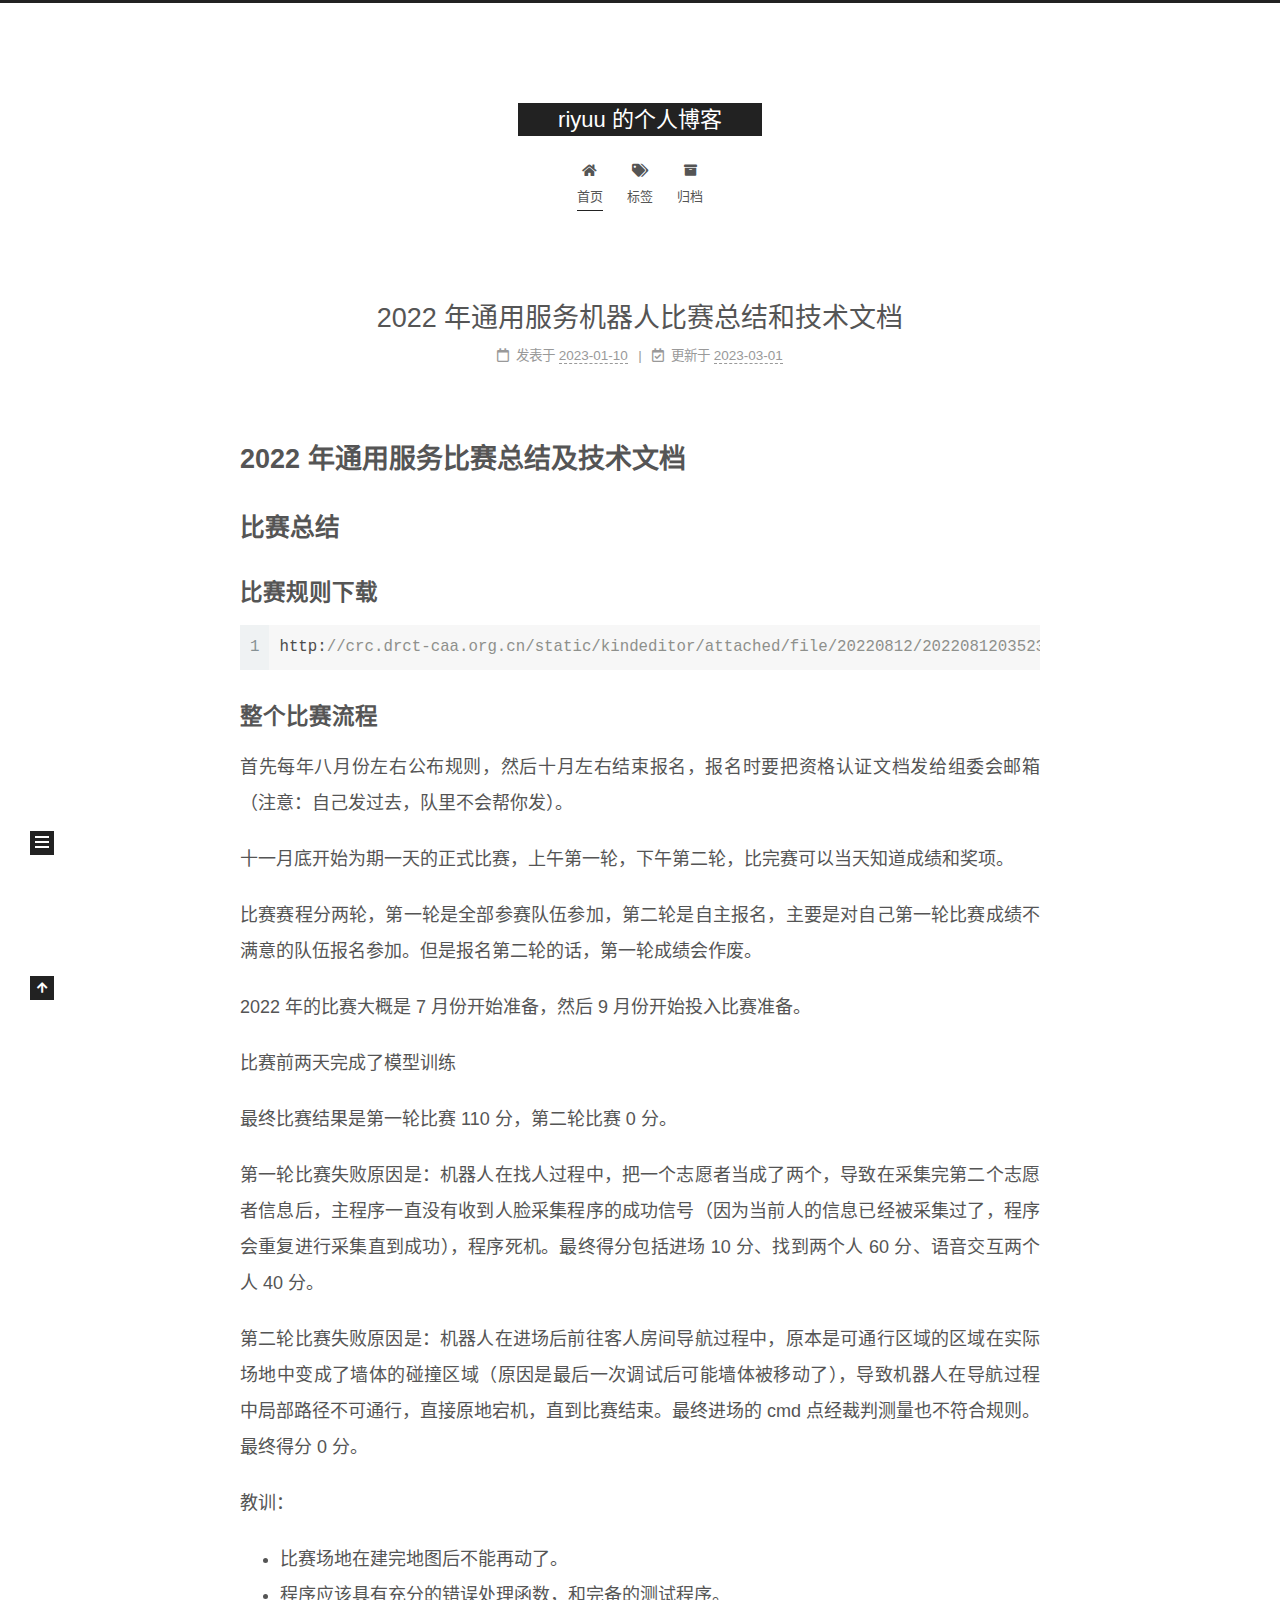
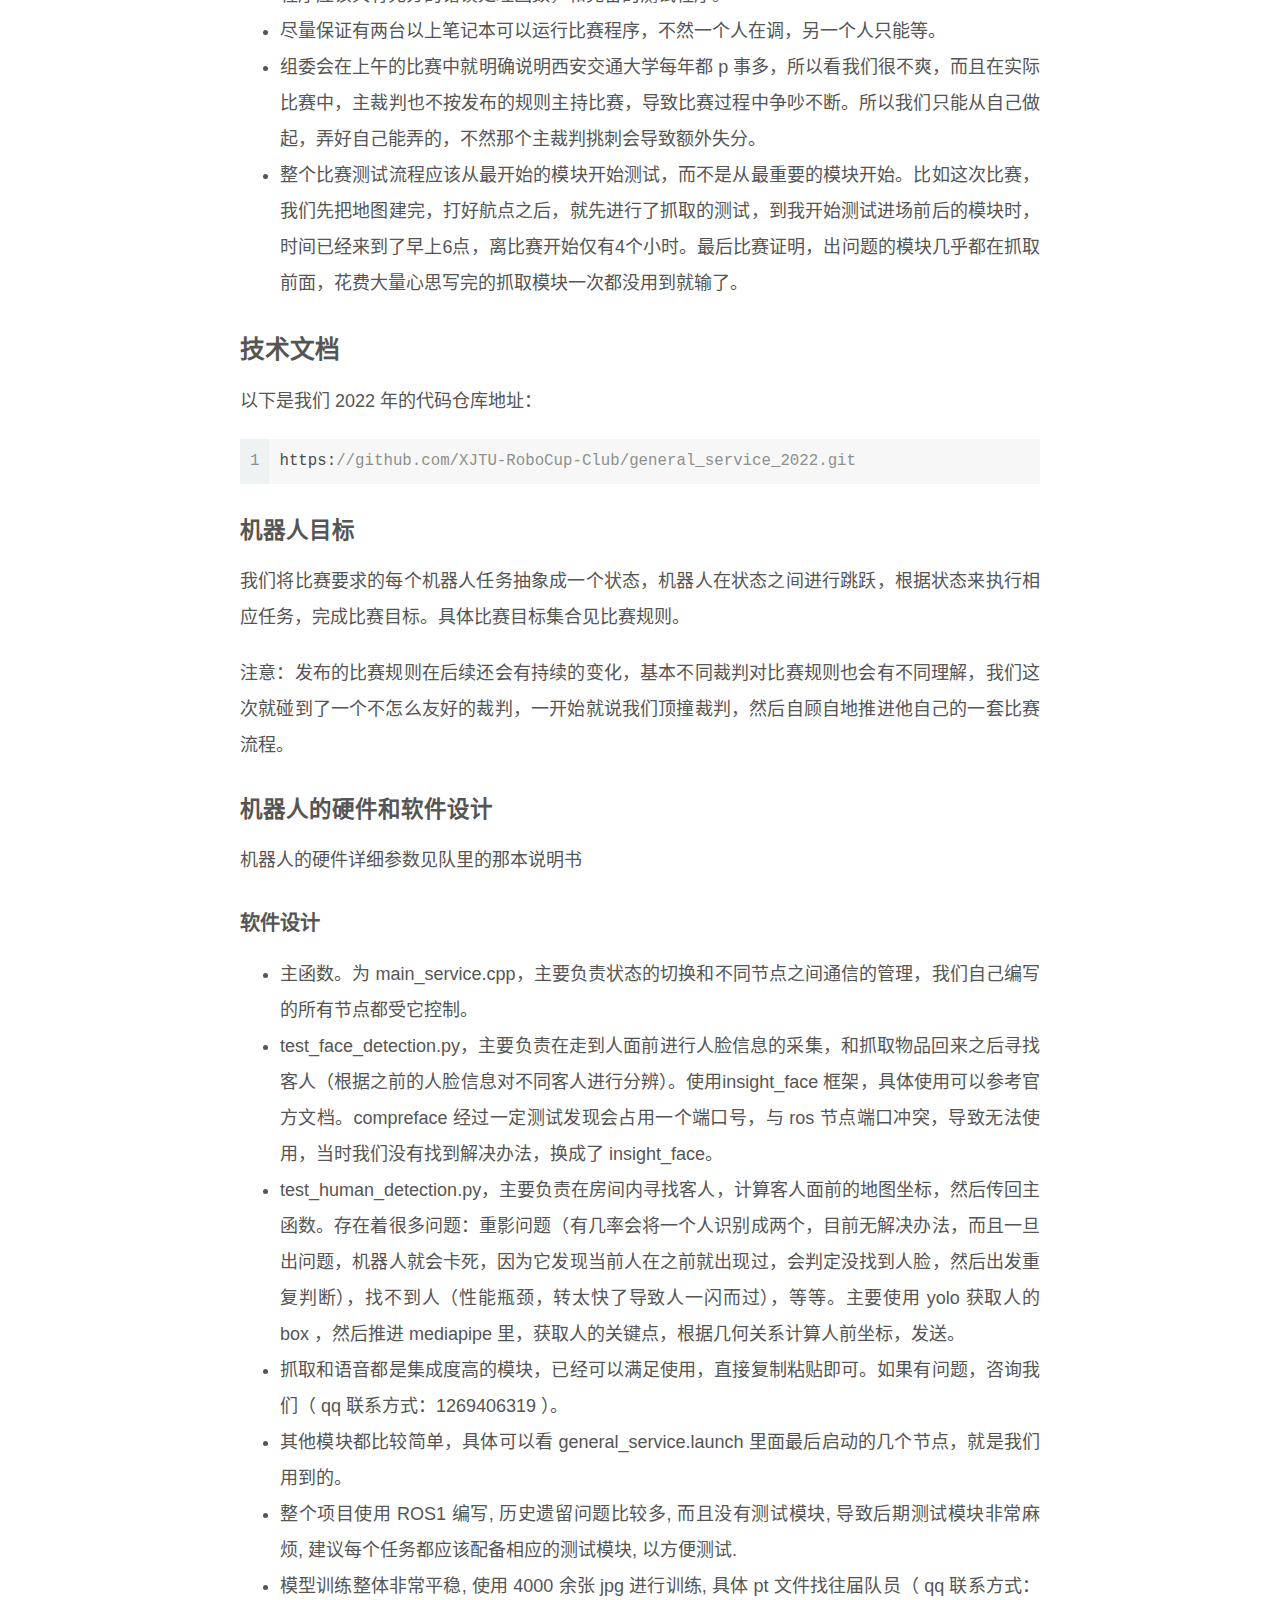
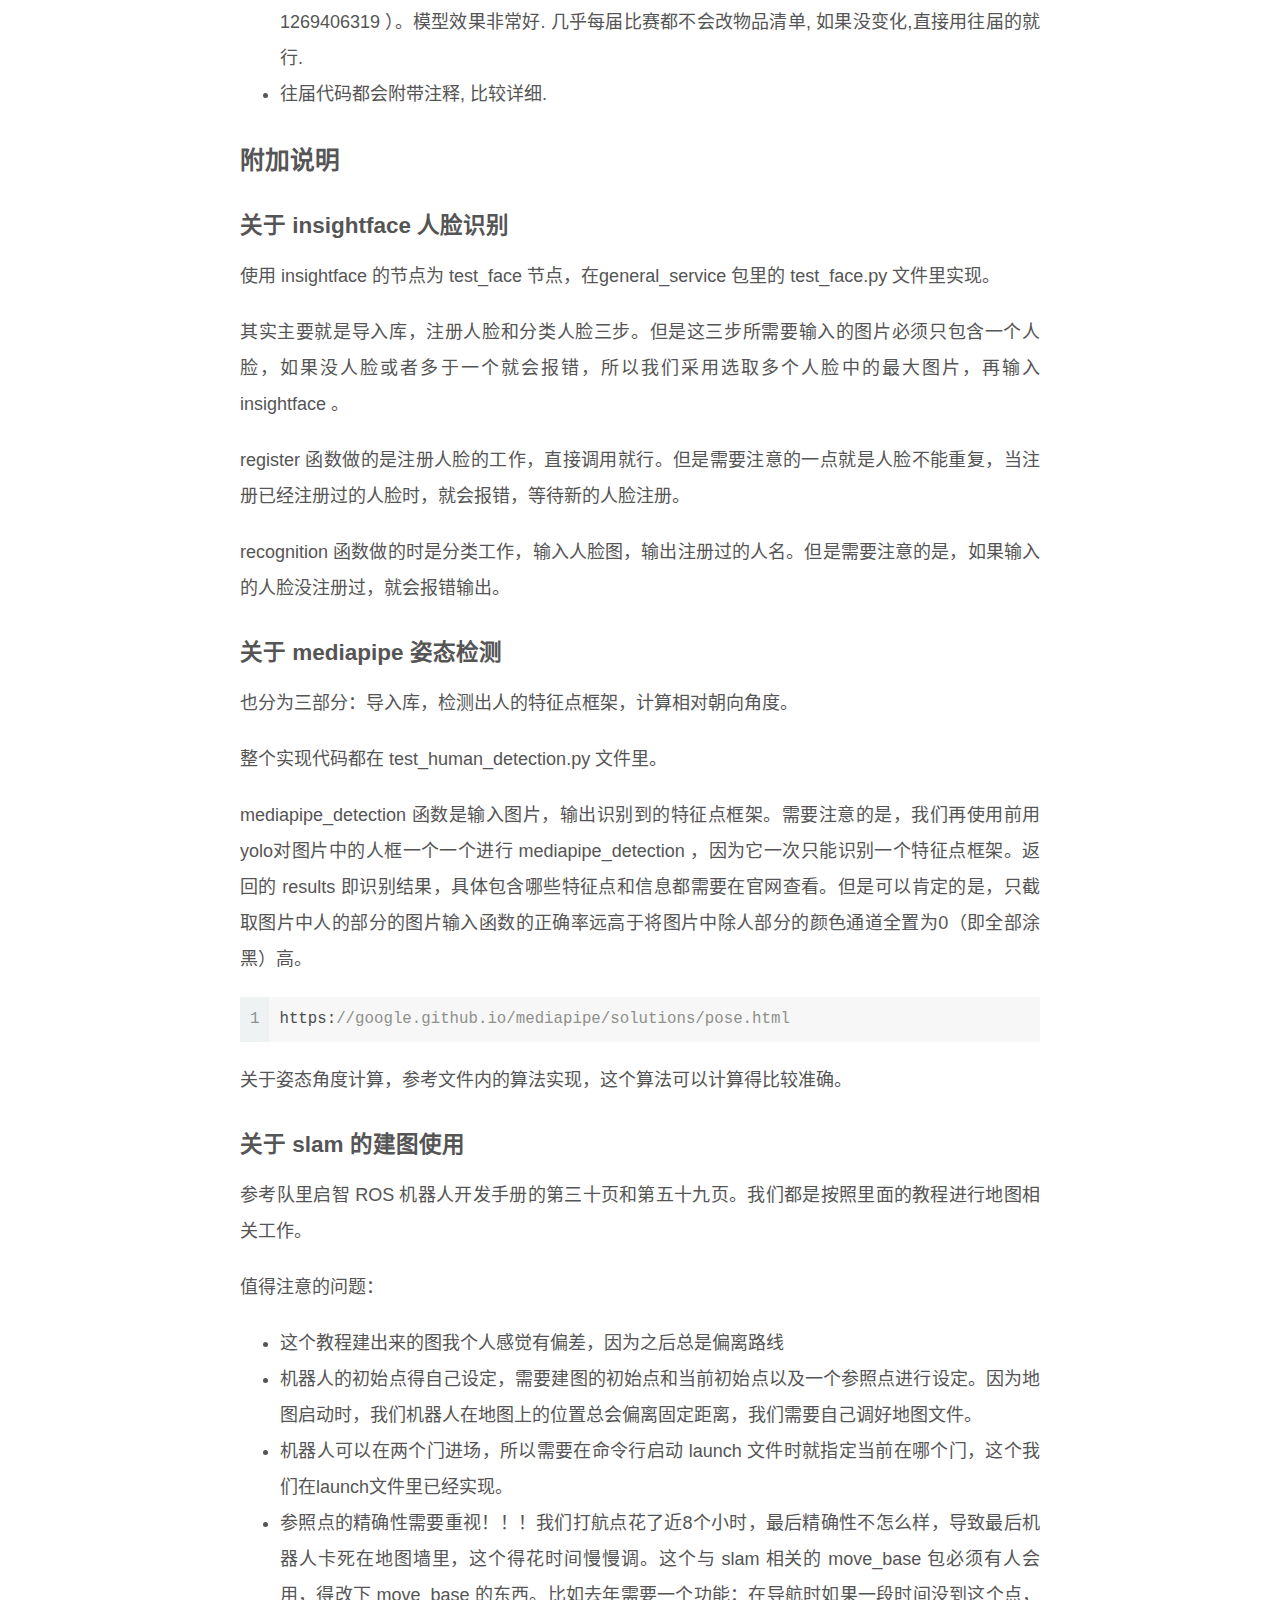
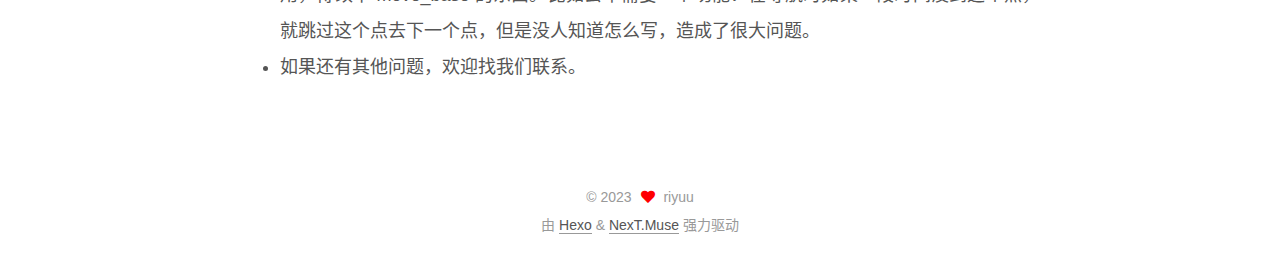
==== commit 98f80c13: "Site updated: 2023-03-01 15:46:36" ====
--- a/index.html
+++ b/index.html
@@ -181,7 +181,7 @@
                   <i class="far fa-calendar-check"></i>
                 </span>
                 <span class="post-meta-item-text">更新于</span>
-                <time title="修改时间：2023-03-01 15:42:05" itemprop="dateModified" datetime="2023-03-01T15:42:05+08:00">2023-03-01</time>
+                <time title="修改时间：2023-03-01 15:46:25" itemprop="dateModified" datetime="2023-03-01T15:46:25+08:00">2023-03-01</time>
               </span>
 
           
@@ -244,7 +244,7 @@
 <li>这个教程建出来的图我个人感觉有偏差，因为之后总是偏离路线</li>
 <li>机器人的初始点得自己设定，需要建图的初始点和当前初始点以及一个参照点进行设定。因为地图启动时，我们机器人在地图上的位置总会偏离固定距离，我们需要自己调好地图文件。</li>
 <li>机器人可以在两个门进场，所以需要在命令行启动 launch 文件时就指定当前在哪个门，这个我们在launch文件里已经实现。</li>
-<li>参照点的精确性需要重视！！！我们打航点花了近8个小时，最后精确性不怎么样，导致最后机器人卡死在地图墙里，这个得花时间慢慢调。</li>
+<li>参照点的精确性需要重视！！！我们打航点花了近8个小时，最后精确性不怎么样，导致最后机器人卡死在地图墙里，这个得花时间慢慢调。这个与 slam 相关的 move_base 包必须有人会用，得改下 move_base 的东西。比如去年需要一个功能：在导航时如果一段时间没到这个点，就跳过这个点去下一个点，但是没人知道怎么写，造成了很大问题。</li>
 <li>如果还有其他问题，欢迎找我们联系。</li>
 </ul>
 
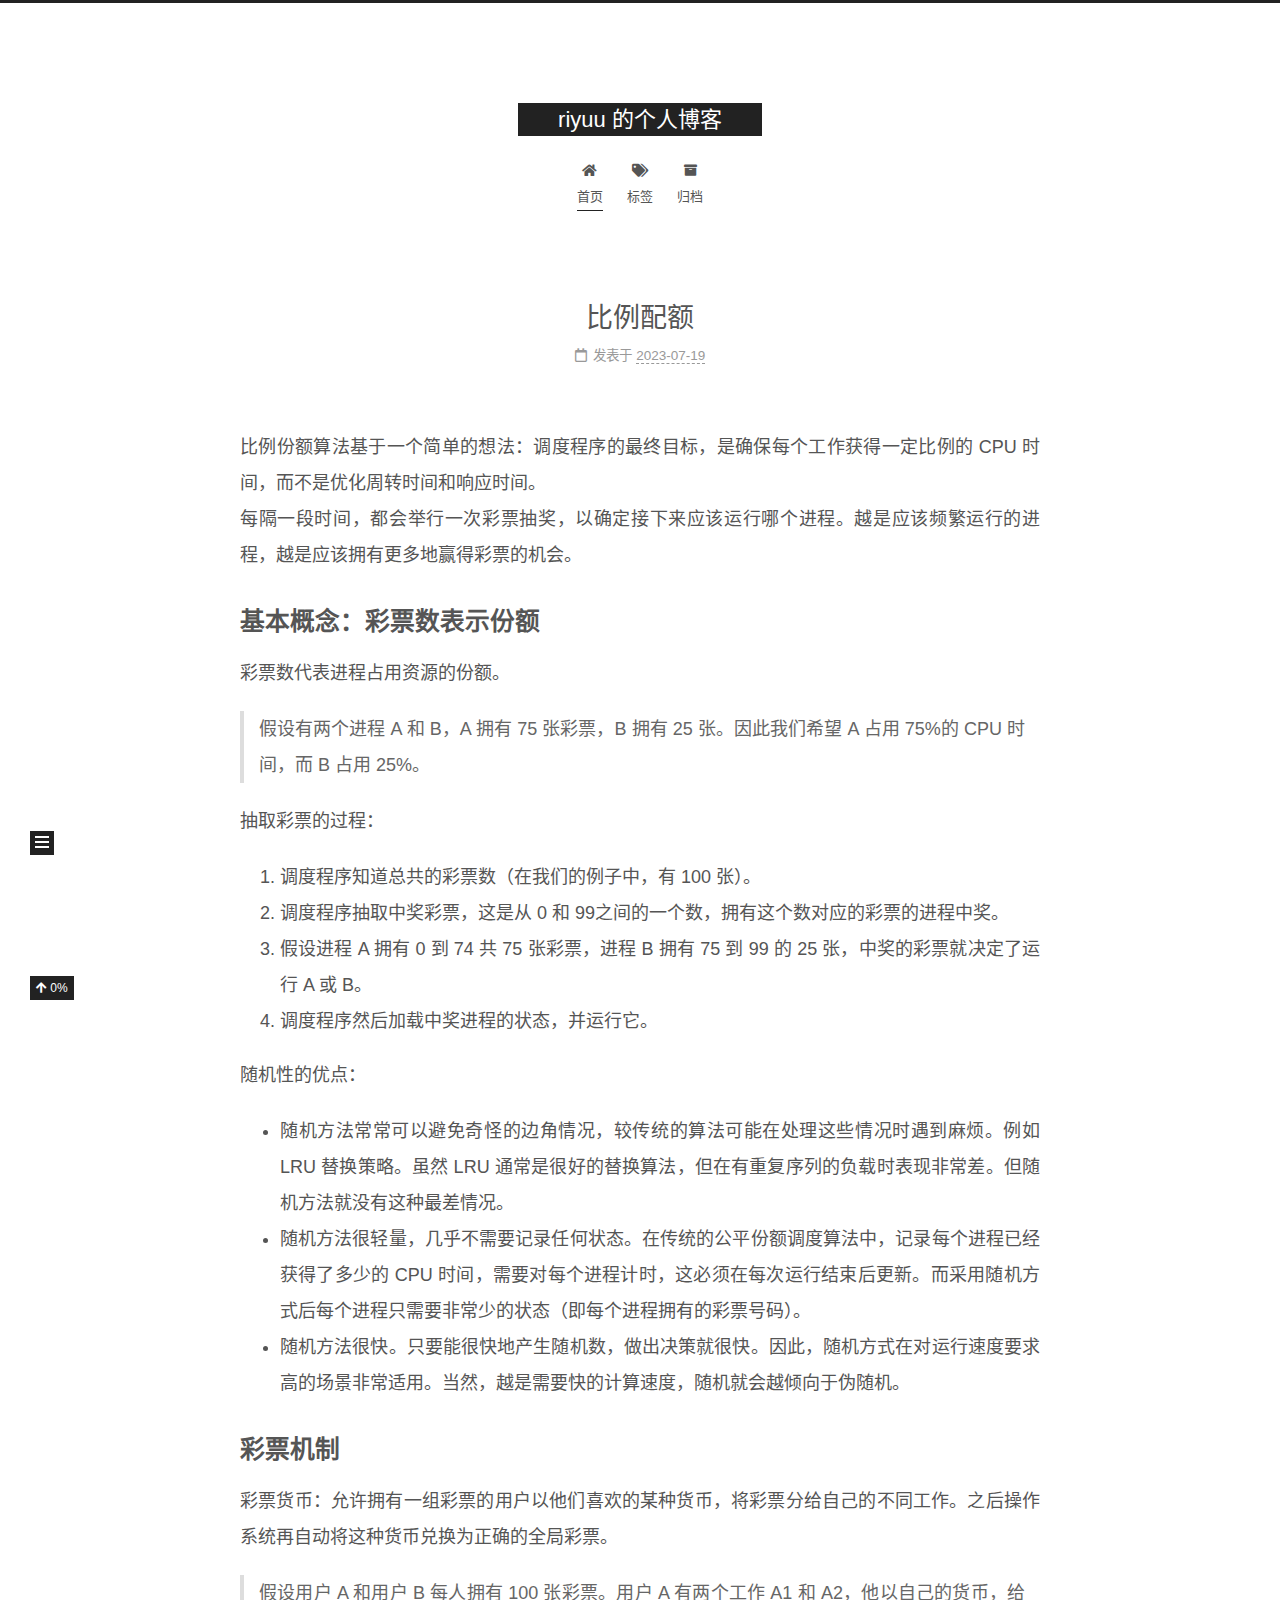
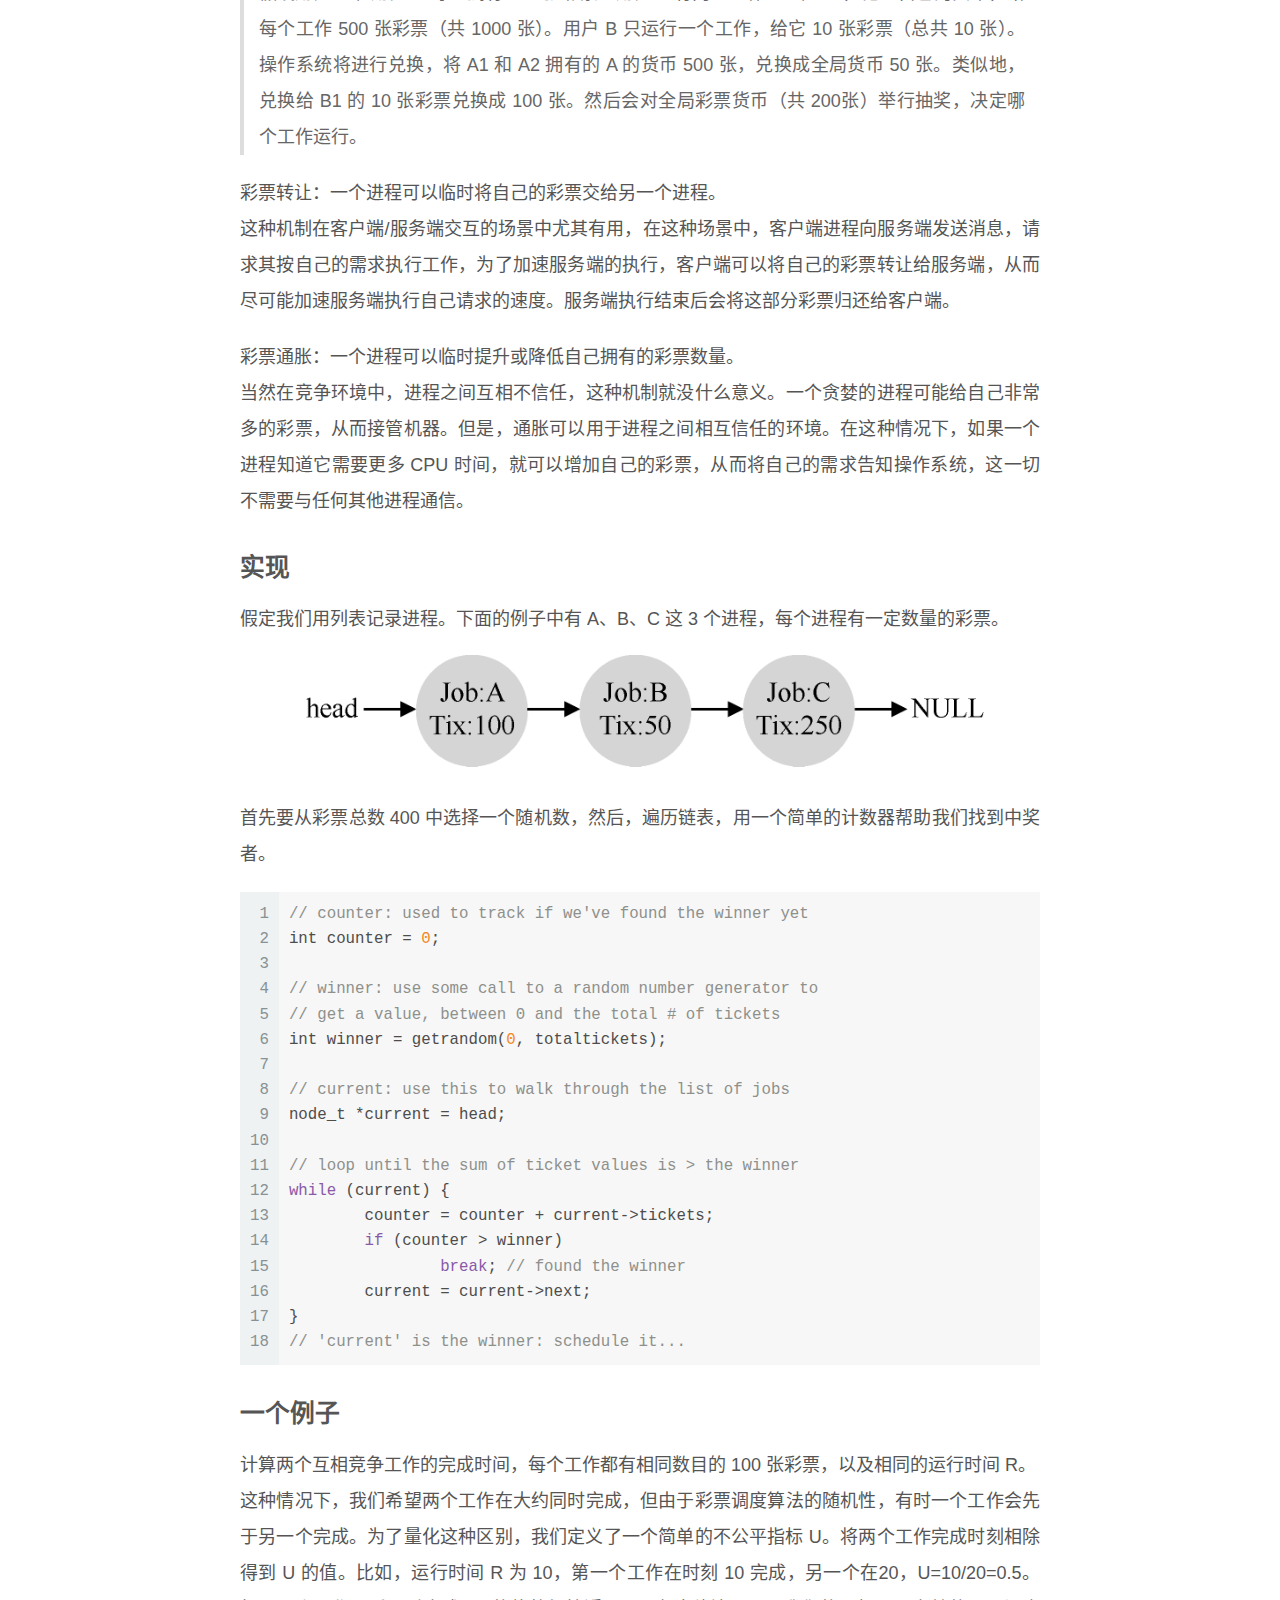
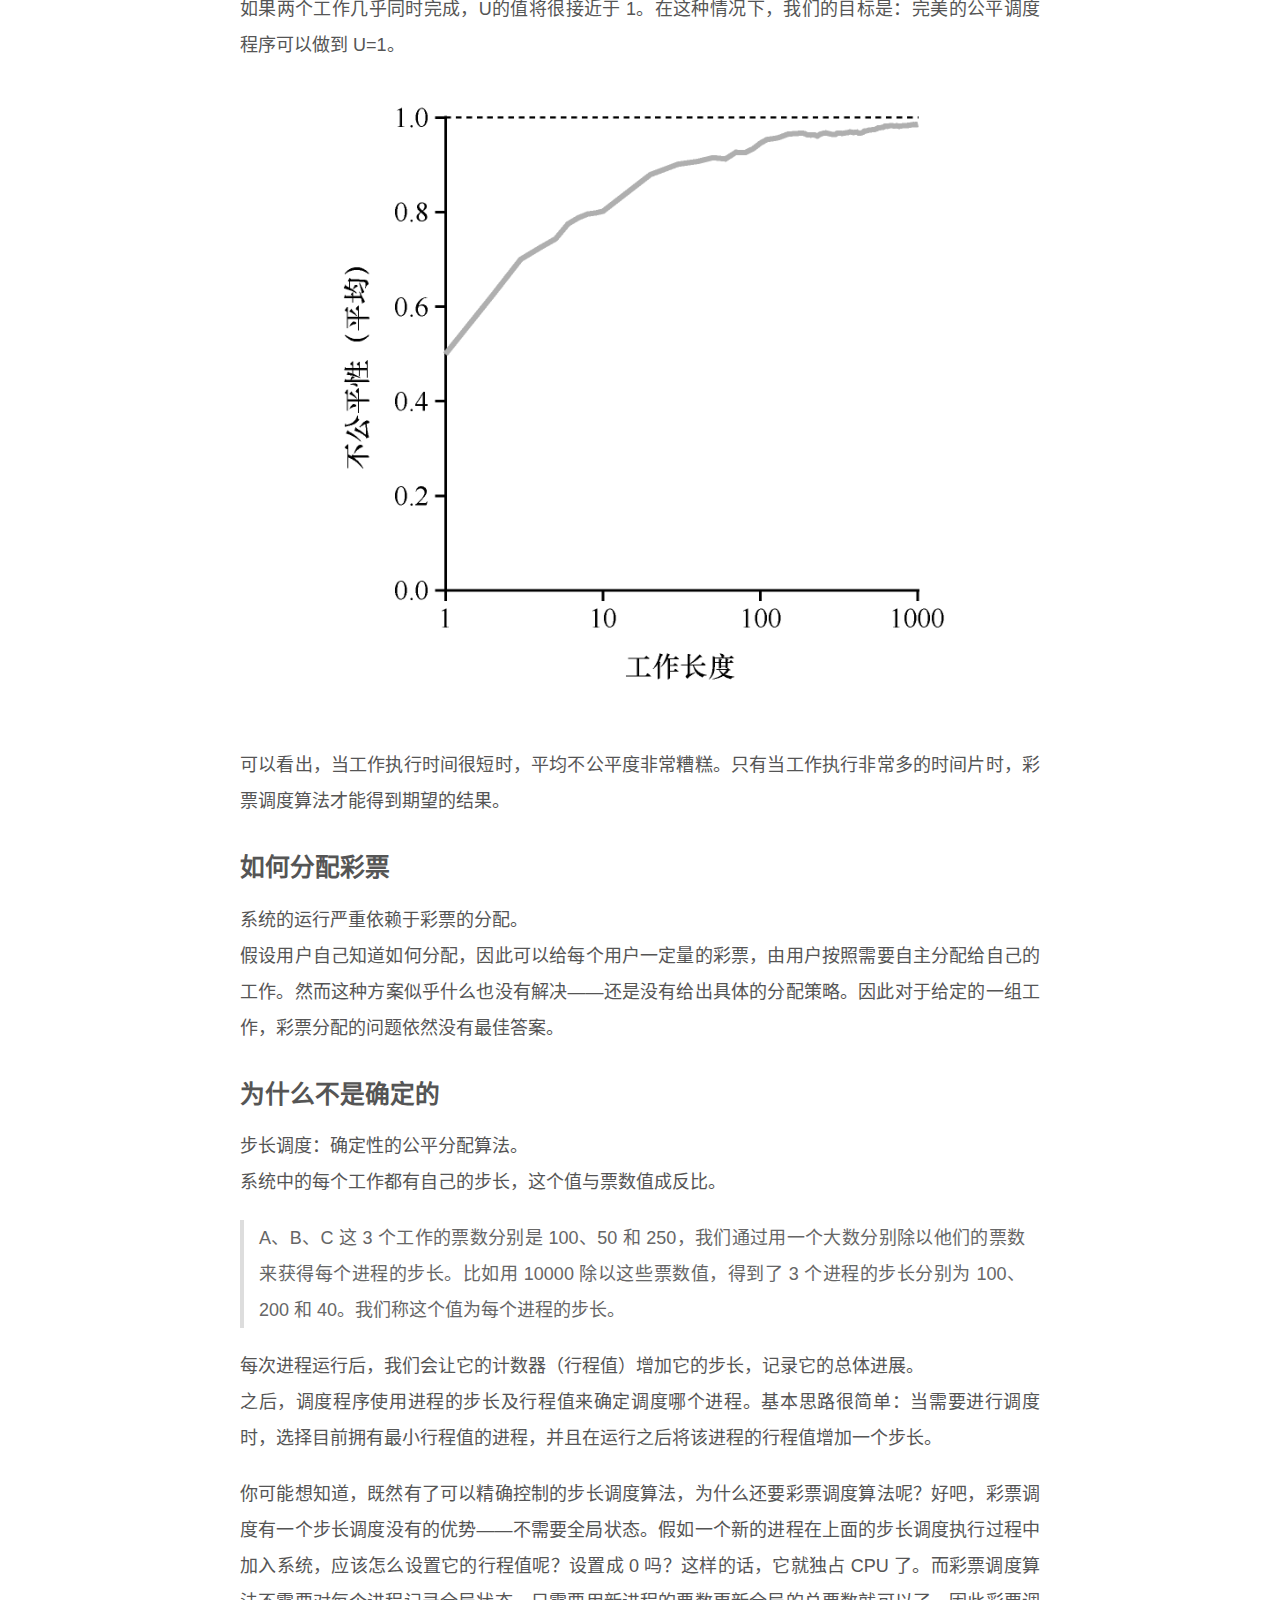
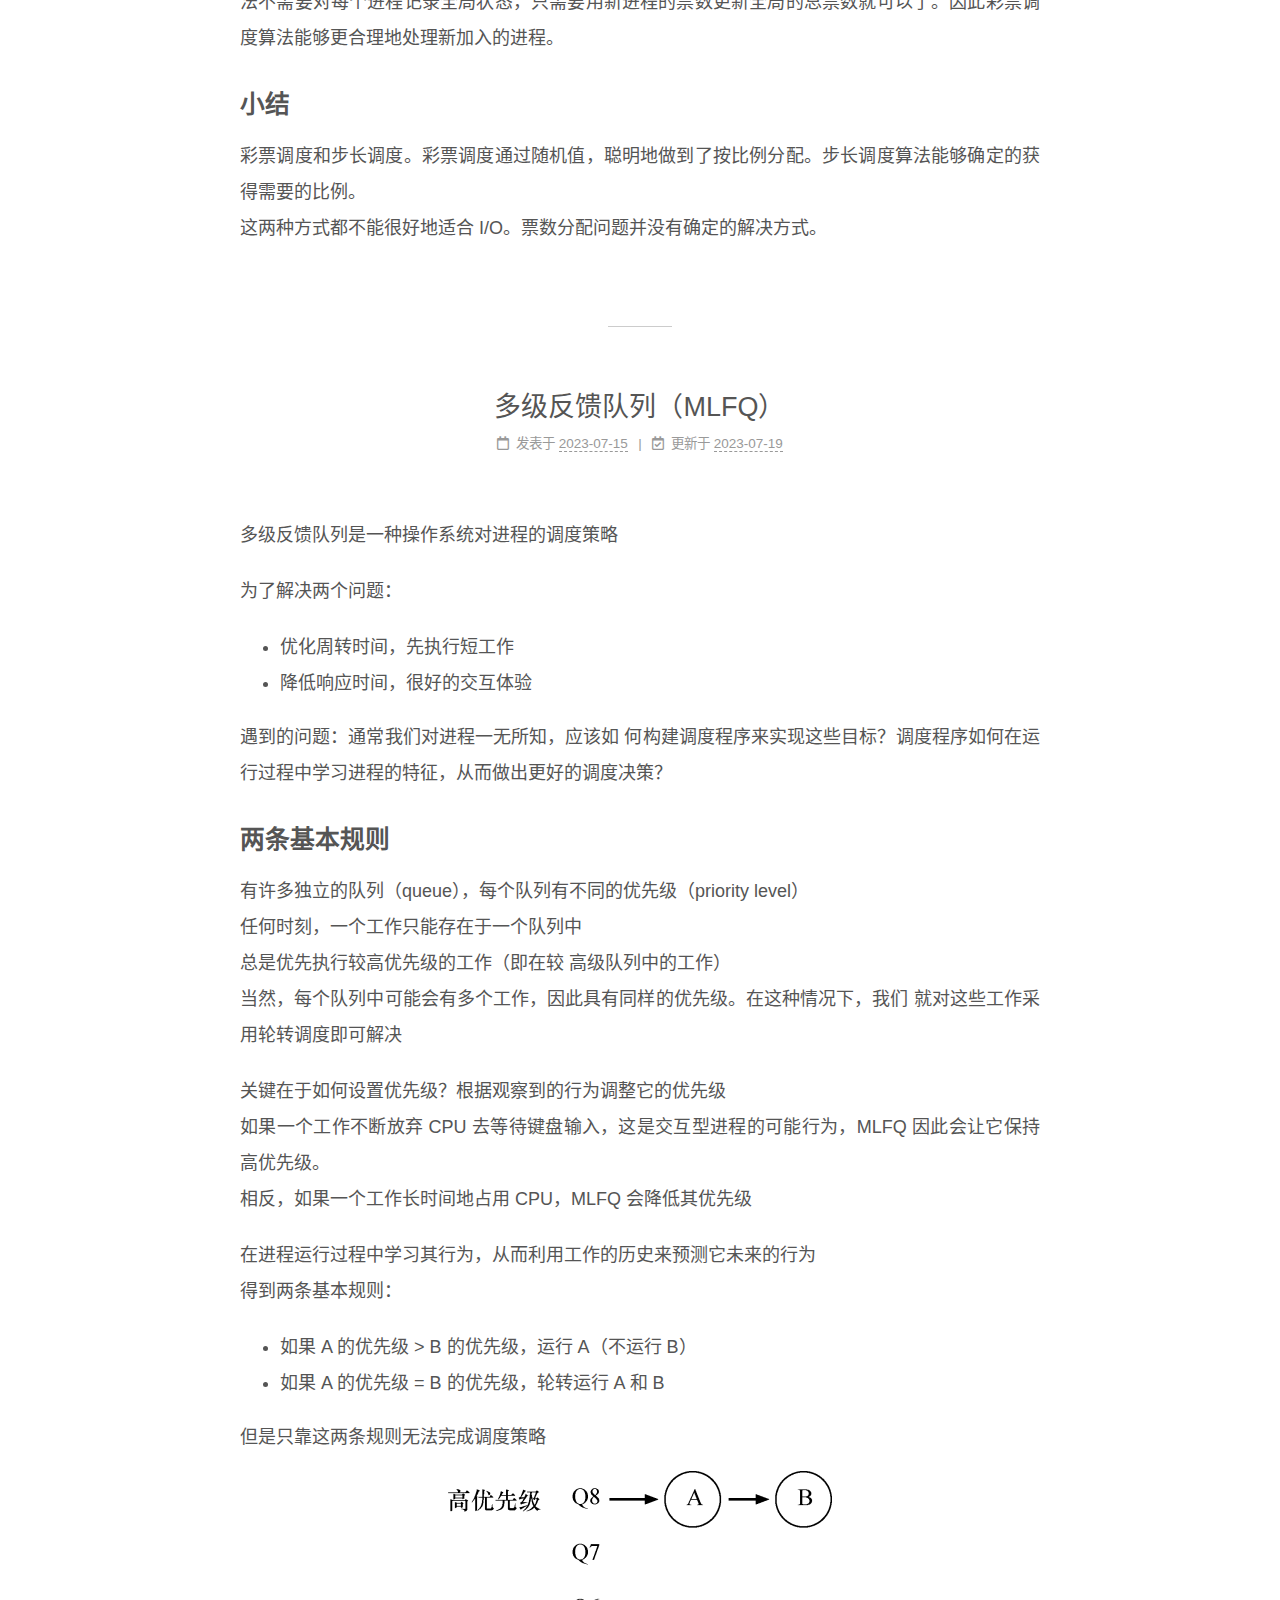
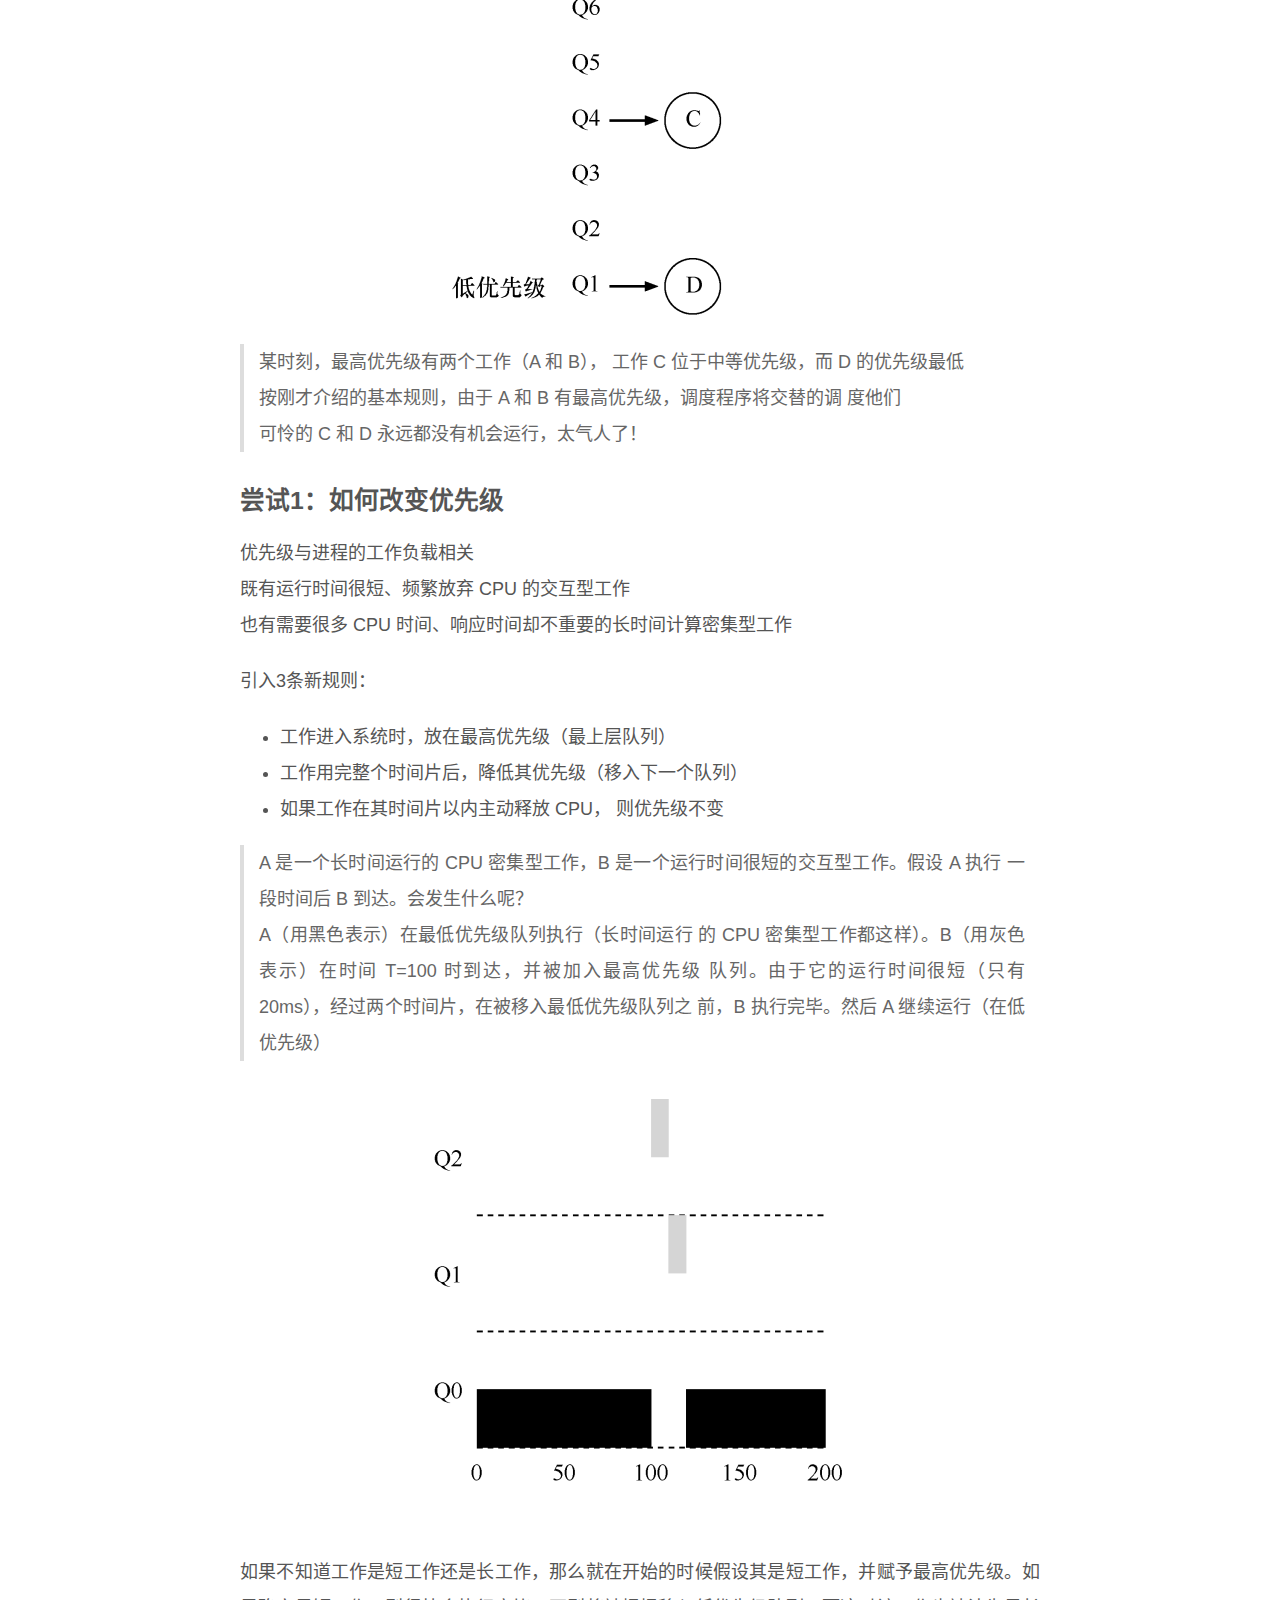
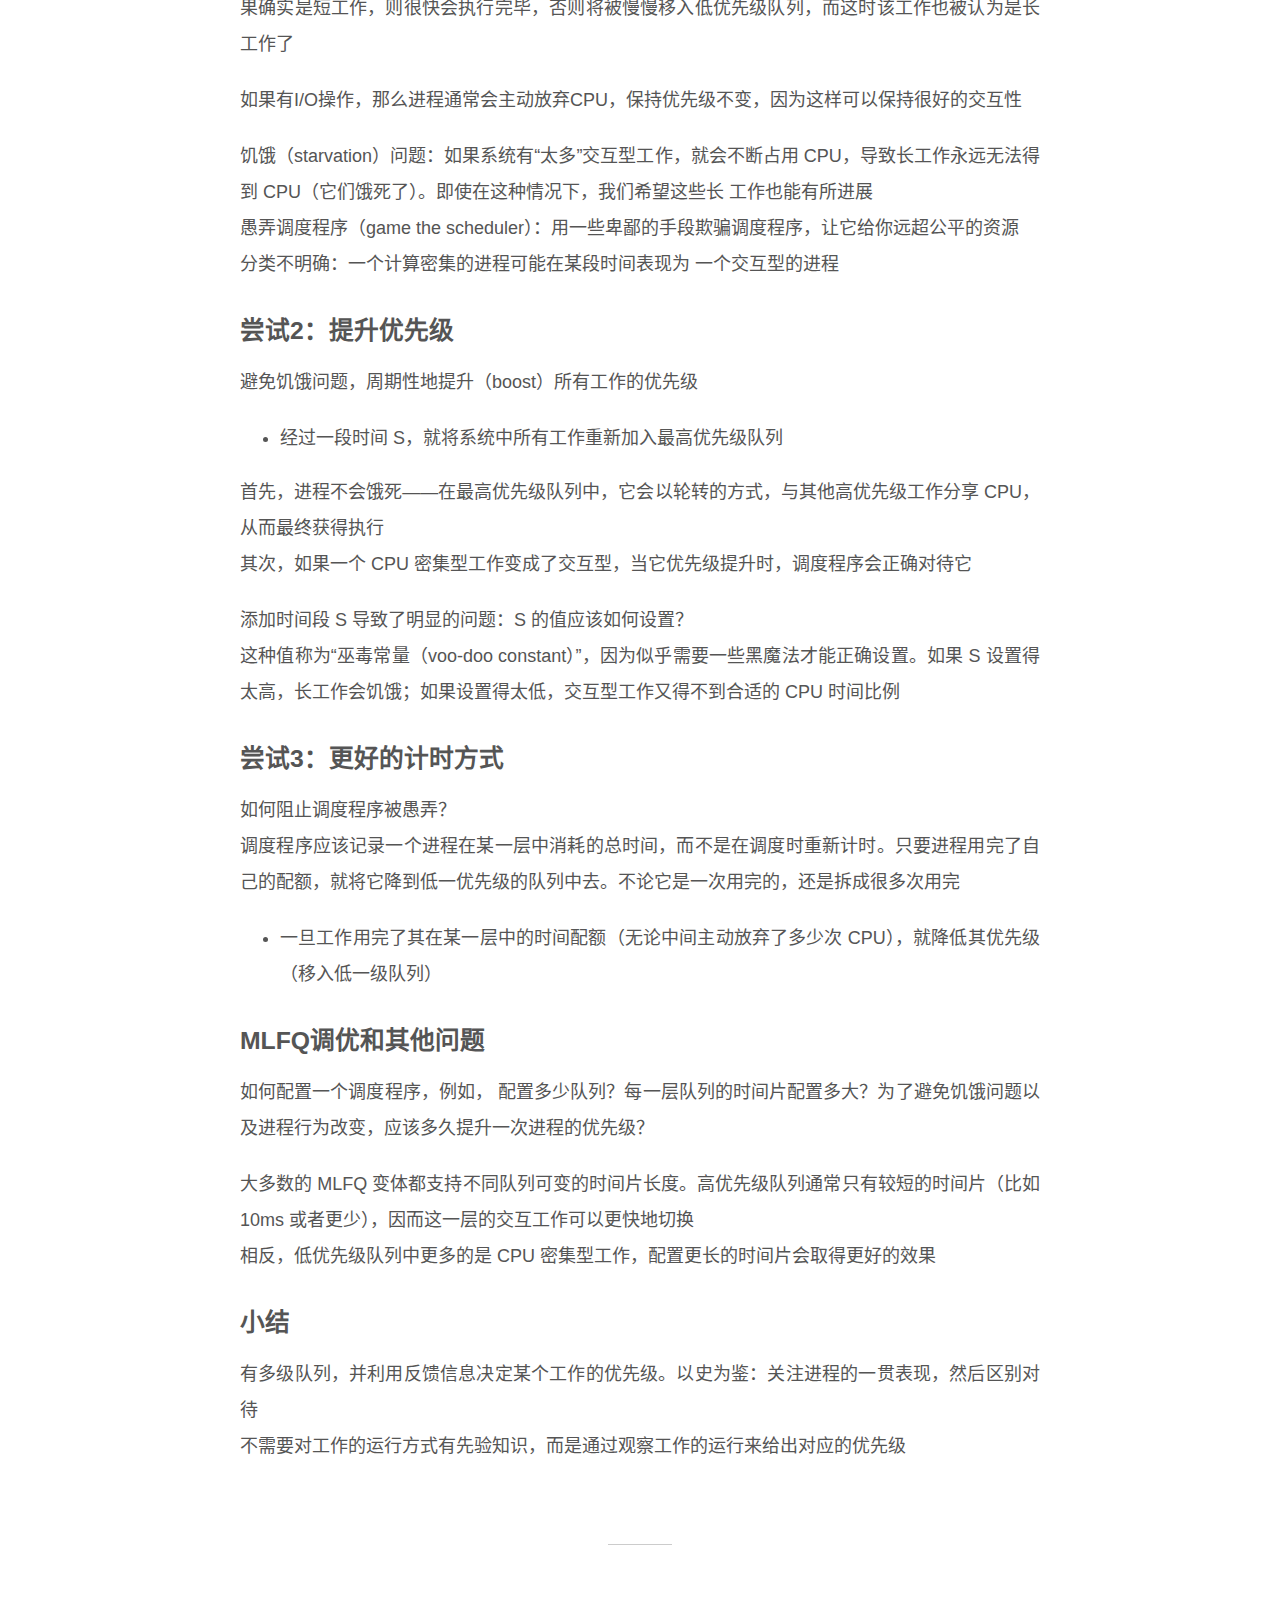
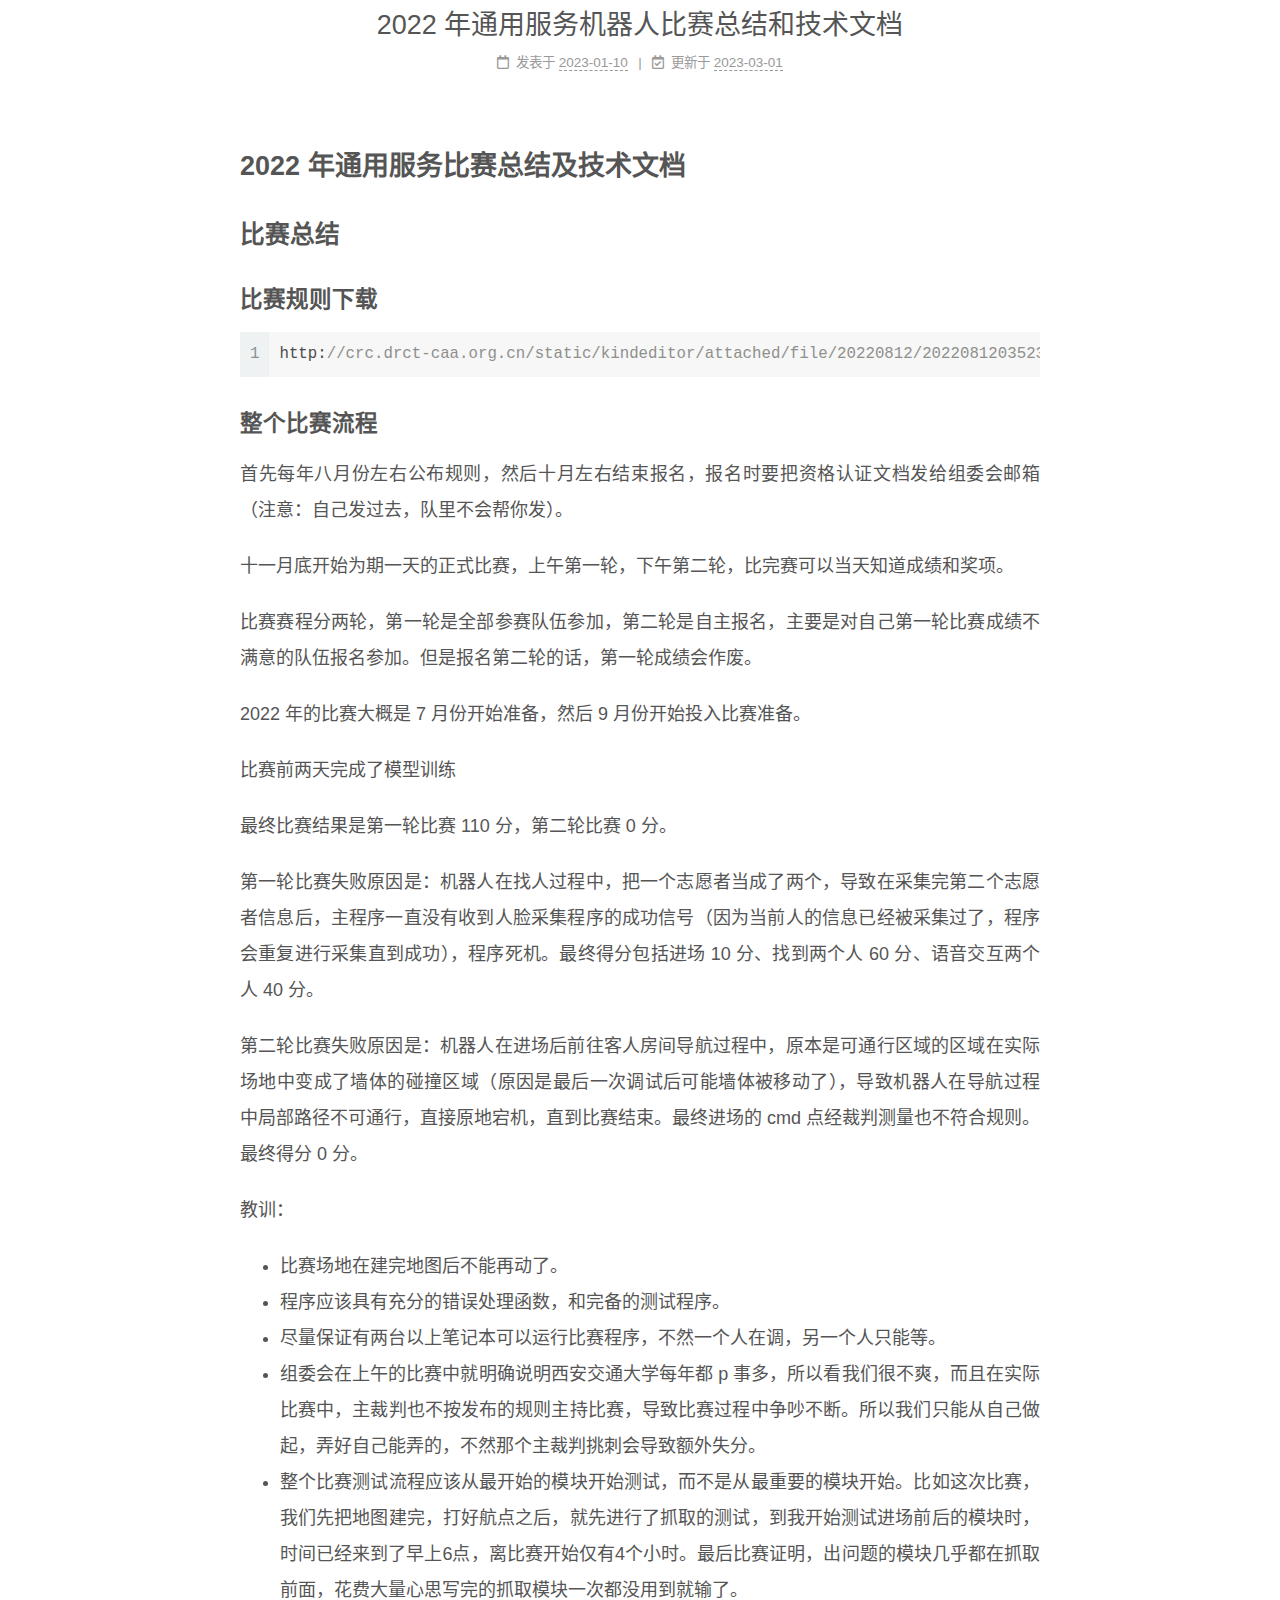
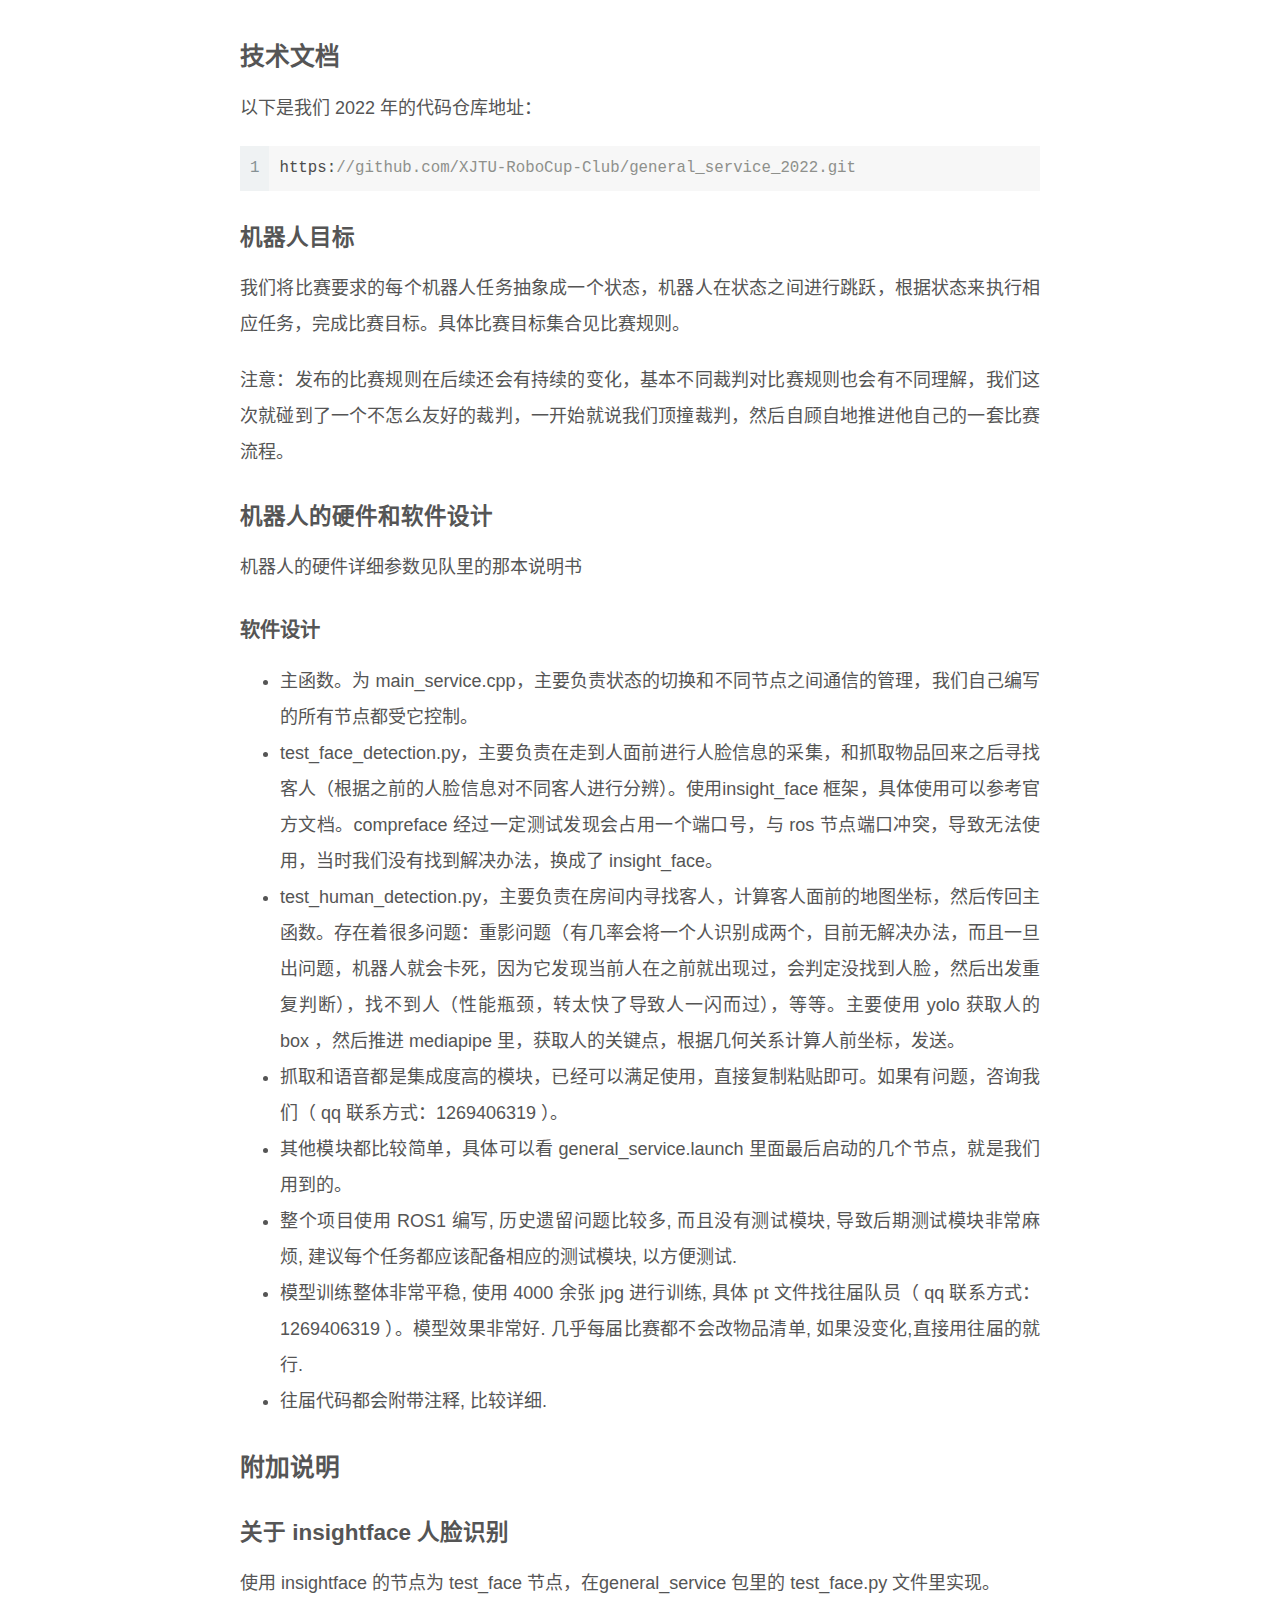
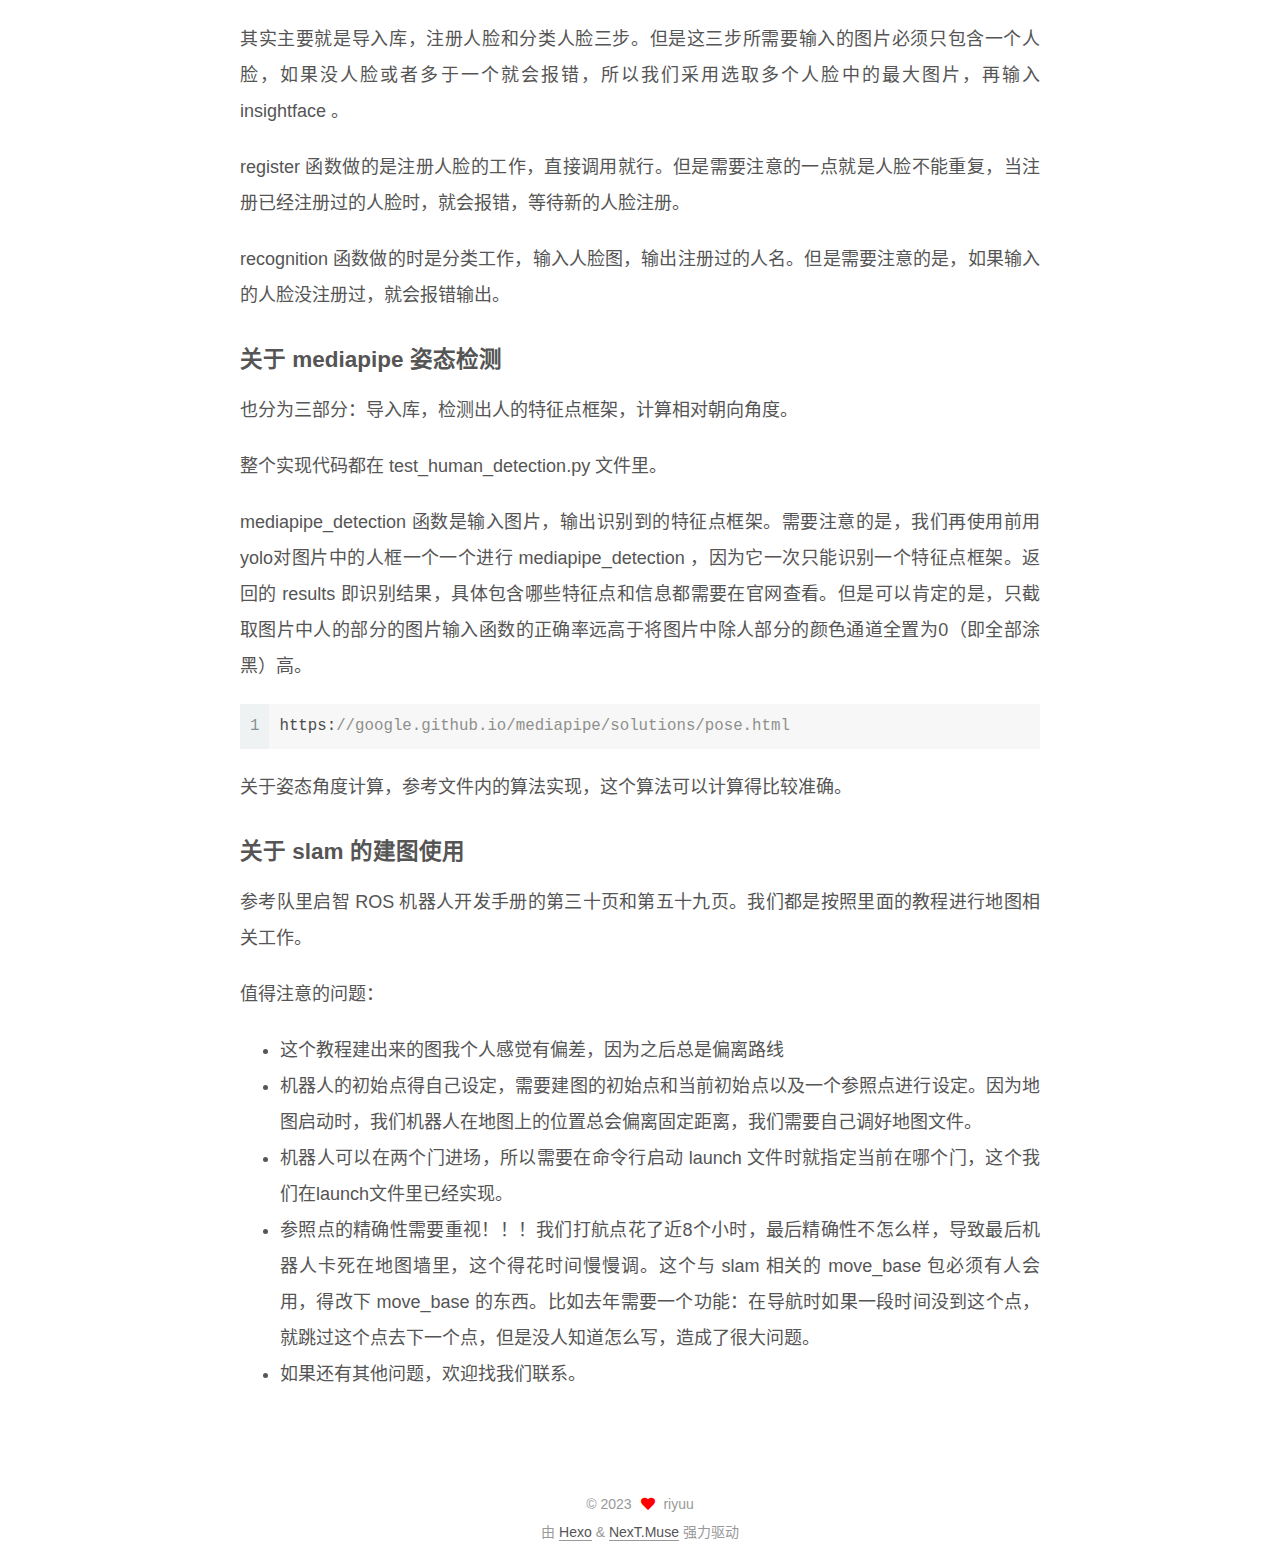
==== commit 8504ef39: "Site updated: 2023-07-19 15:33:43" ====
--- a/index.html
+++ b/index.html
@@ -146,6 +146,210 @@
 
           <div class="content index posts-expand">
             
+      
+  
+  
+  <article itemscope itemtype="http://schema.org/Article" class="post-block" lang="zh-CN">
+    <link itemprop="mainEntityOfPage" href="http://cnhbliyou.github.io/2023/07/19/%E6%AF%94%E4%BE%8B%E9%85%8D%E9%A2%9D/">
+
+    <span hidden itemprop="author" itemscope itemtype="http://schema.org/Person">
+      <meta itemprop="image" content="/images/avatar.gif">
+      <meta itemprop="name" content="riyuu">
+      <meta itemprop="description" content="">
+    </span>
+
+    <span hidden itemprop="publisher" itemscope itemtype="http://schema.org/Organization">
+      <meta itemprop="name" content="riyuu 的个人博客">
+    </span>
+      <header class="post-header">
+        <h2 class="post-title" itemprop="name headline">
+          
+            <a href="/2023/07/19/%E6%AF%94%E4%BE%8B%E9%85%8D%E9%A2%9D/" class="post-title-link" itemprop="url">比例配额</a>
+        </h2>
+
+        <div class="post-meta">
+            <span class="post-meta-item">
+              <span class="post-meta-item-icon">
+                <i class="far fa-calendar"></i>
+              </span>
+              <span class="post-meta-item-text">发表于</span>
+              
+
+              <time title="创建时间：2023-07-19 15:06:17 / 修改时间：15:31:56" itemprop="dateCreated datePublished" datetime="2023-07-19T15:06:17+08:00">2023-07-19</time>
+            </span>
+
+          
+
+        </div>
+      </header>
+
+    
+    
+    
+    <div class="post-body" itemprop="articleBody">
+
+      
+          <p>比例份额算法基于一个简单的想法：调度程序的最终目标，是确保每个工作获得一定比例的 CPU 时间，而不是优化周转时间和响应时间。<br>每隔一段时间，都会举行一次彩票抽奖，以确定接下来应该运行哪个进程。越是应该频繁运行的进程，越是应该拥有更多地赢得彩票的机会。</p>
+<h2 id="基本概念：彩票数表示份额"><a href="#基本概念：彩票数表示份额" class="headerlink" title="基本概念：彩票数表示份额"></a>基本概念：彩票数表示份额</h2><p>彩票数代表进程占用资源的份额。</p>
+<blockquote>
+<p>假设有两个进程 A 和 B，A 拥有 75 张彩票，B 拥有 25 张。因此我们希望 A 占用 75%的 CPU 时间，而 B 占用 25%。</p>
+</blockquote>
+<p>抽取彩票的过程：</p>
+<ol>
+<li>调度程序知道总共的彩票数（在我们的例子中，有 100 张）。</li>
+<li>调度程序抽取中奖彩票，这是从 0 和 99之间的一个数，拥有这个数对应的彩票的进程中奖。</li>
+<li>假设进程 A 拥有 0 到 74 共 75 张彩票，进程 B 拥有 75 到 99 的 25 张，中奖的彩票就决定了运行 A 或 B。</li>
+<li>调度程序然后加载中奖进程的状态，并运行它。</li>
+</ol>
+<p>随机性的优点：</p>
+<ul>
+<li>随机方法常常可以避免奇怪的边角情况，较传统的算法可能在处理这些情况时遇到麻烦。例如 LRU 替换策略。虽然 LRU 通常是很好的替换算法，但在有重复序列的负载时表现非常差。但随机方法就没有这种最差情况。</li>
+<li>随机方法很轻量，几乎不需要记录任何状态。在传统的公平份额调度算法中，记录每个进程已经获得了多少的 CPU 时间，需要对每个进程计时，这必须在每次运行结束后更新。而采用随机方式后每个进程只需要非常少的状态（即每个进程拥有的彩票号码）。</li>
+<li>随机方法很快。只要能很快地产生随机数，做出决策就很快。因此，随机方式在对运行速度要求高的场景非常适用。当然，越是需要快的计算速度，随机就会越倾向于伪随机。</li>
+</ul>
+<h2 id="彩票机制"><a href="#彩票机制" class="headerlink" title="彩票机制"></a>彩票机制</h2><p>彩票货币：允许拥有一组彩票的用户以他们喜欢的某种货币，将彩票分给自己的不同工作。之后操作系统再自动将这种货币兑换为正确的全局彩票。</p>
+<blockquote>
+<p>假设用户 A 和用户 B 每人拥有 100 张彩票。用户 A 有两个工作 A1 和 A2，他以自己的货币，给每个工作 500 张彩票（共 1000 张）。用户 B 只运行一个工作，给它 10 张彩票（总共 10 张）。操作系统将进行兑换，将 A1 和 A2 拥有的 A 的货币 500 张，兑换成全局货币 50 张。类似地，兑换给 B1 的 10 张彩票兑换成 100 张。然后会对全局彩票货币（共 200张）举行抽奖，决定哪个工作运行。</p>
+</blockquote>
+<p>彩票转让：一个进程可以临时将自己的彩票交给另一个进程。<br>这种机制在客户端/服务端交互的场景中尤其有用，在这种场景中，客户端进程向服务端发送消息，请求其按自己的需求执行工作，为了加速服务端的执行，客户端可以将自己的彩票转让给服务端，从而尽可能加速服务端执行自己请求的速度。服务端执行结束后会将这部分彩票归还给客户端。</p>
+<p>彩票通胀：一个进程可以临时提升或降低自己拥有的彩票数量。<br>当然在竞争环境中，进程之间互相不信任，这种机制就没什么意义。一个贪婪的进程可能给自己非常多的彩票，从而接管机器。但是，通胀可以用于进程之间相互信任的环境。在这种情况下，如果一个进程知道它需要更多 CPU 时间，就可以增加自己的彩票，从而将自己的需求告知操作系统，这一切不需要与任何其他进程通信。</p>
+<h2 id="实现"><a href="#实现" class="headerlink" title="实现"></a>实现</h2><p>假定我们用列表记录进程。下面的例子中有 A、B、C 这 3 个进程，每个进程有一定数量的彩票。<br><img src="/2023/07/19/%E6%AF%94%E4%BE%8B%E9%85%8D%E9%A2%9D/1.png"></p>
+<p>首先要从彩票总数 400 中选择一个随机数，然后，遍历链表，用一个简单的计数器帮助我们找到中奖者。</p>
+<figure class="highlight c"><table><tr><td class="gutter"><pre><span class="line">1</span><br><span class="line">2</span><br><span class="line">3</span><br><span class="line">4</span><br><span class="line">5</span><br><span class="line">6</span><br><span class="line">7</span><br><span class="line">8</span><br><span class="line">9</span><br><span class="line">10</span><br><span class="line">11</span><br><span class="line">12</span><br><span class="line">13</span><br><span class="line">14</span><br><span class="line">15</span><br><span class="line">16</span><br><span class="line">17</span><br><span class="line">18</span><br></pre></td><td class="code"><pre><span class="line"><span class="comment">// counter: used to track if we&#x27;ve found the winner yet</span></span><br><span class="line"><span class="type">int</span> counter = <span class="number">0</span>;</span><br><span class="line"></span><br><span class="line"><span class="comment">// winner: use some call to a random number generator to</span></span><br><span class="line"><span class="comment">// get a value, between 0 and the total # of tickets</span></span><br><span class="line"><span class="type">int</span> winner = getrandom(<span class="number">0</span>, totaltickets);</span><br><span class="line"></span><br><span class="line"><span class="comment">// current: use this to walk through the list of jobs</span></span><br><span class="line"><span class="type">node_t</span> *current = head;</span><br><span class="line"></span><br><span class="line"><span class="comment">// loop until the sum of ticket values is &gt; the winner</span></span><br><span class="line"><span class="keyword">while</span> (current) &#123;</span><br><span class="line">	counter = counter + current-&gt;tickets;</span><br><span class="line">	<span class="keyword">if</span> (counter &gt; winner)</span><br><span class="line">		<span class="keyword">break</span>; <span class="comment">// found the winner</span></span><br><span class="line">	current = current-&gt;next;</span><br><span class="line">&#125;</span><br><span class="line"><span class="comment">// &#x27;current&#x27; is the winner: schedule it...</span></span><br></pre></td></tr></table></figure>
+
+<h2 id="一个例子"><a href="#一个例子" class="headerlink" title="一个例子"></a>一个例子</h2><p>计算两个互相竞争工作的完成时间，每个工作都有相同数目的 100 张彩票，以及相同的运行时间 R。<br>这种情况下，我们希望两个工作在大约同时完成，但由于彩票调度算法的随机性，有时一个工作会先于另一个完成。为了量化这种区别，我们定义了一个简单的不公平指标 U。将两个工作完成时刻相除得到 U 的值。比如，运行时间 R 为 10，第一个工作在时刻 10 完成，另一个在20，U=10/20=0.5。如果两个工作几乎同时完成，U的值将很接近于 1。在这种情况下，我们的目标是：完美的公平调度程序可以做到 U=1。</p>
+<p><img src="/2023/07/19/%E6%AF%94%E4%BE%8B%E9%85%8D%E9%A2%9D/2.png"><br>可以看出，当工作执行时间很短时，平均不公平度非常糟糕。只有当工作执行非常多的时间片时，彩票调度算法才能得到期望的结果。</p>
+<h2 id="如何分配彩票"><a href="#如何分配彩票" class="headerlink" title="如何分配彩票"></a>如何分配彩票</h2><p>系统的运行严重依赖于彩票的分配。<br>假设用户自己知道如何分配，因此可以给每个用户一定量的彩票，由用户按照需要自主分配给自己的工作。然而这种方案似乎什么也没有解决——还是没有给出具体的分配策略。因此对于给定的一组工作，彩票分配的问题依然没有最佳答案。</p>
+<h2 id="为什么不是确定的"><a href="#为什么不是确定的" class="headerlink" title="为什么不是确定的"></a>为什么不是确定的</h2><p>步长调度：确定性的公平分配算法。<br>系统中的每个工作都有自己的步长，这个值与票数值成反比。</p>
+<blockquote>
+<p>A、B、C 这 3 个工作的票数分别是 100、50 和 250，我们通过用一个大数分别除以他们的票数来获得每个进程的步长。比如用 10000 除以这些票数值，得到了 3 个进程的步长分别为 100、200 和 40。我们称这个值为每个进程的步长。</p>
+</blockquote>
+<p>每次进程运行后，我们会让它的计数器（行程值）增加它的步长，记录它的总体进展。<br>之后，调度程序使用进程的步长及行程值来确定调度哪个进程。基本思路很简单：当需要进行调度时，选择目前拥有最小行程值的进程，并且在运行之后将该进程的行程值增加一个步长。</p>
+<p>你可能想知道，既然有了可以精确控制的步长调度算法，为什么还要彩票调度算法呢？好吧，彩票调度有一个步长调度没有的优势——不需要全局状态。假如一个新的进程在上面的步长调度执行过程中加入系统，应该怎么设置它的行程值呢？设置成 0 吗？这样的话，它就独占 CPU 了。而彩票调度算法不需要对每个进程记录全局状态，只需要用新进程的票数更新全局的总票数就可以了。因此彩票调度算法能够更合理地处理新加入的进程。</p>
+<h2 id="小结"><a href="#小结" class="headerlink" title="小结"></a>小结</h2><p>彩票调度和步长调度。彩票调度通过随机值，聪明地做到了按比例分配。步长调度算法能够确定的获得需要的比例。<br>这两种方式都不能很好地适合 I/O。票数分配问题并没有确定的解决方式。</p>
+
+      
+    </div>
+
+    
+    
+    
+      <footer class="post-footer">
+        <div class="post-eof"></div>
+      </footer>
+  </article>
+  
+  
+  
+
+      
+  
+  
+  <article itemscope itemtype="http://schema.org/Article" class="post-block" lang="zh-CN">
+    <link itemprop="mainEntityOfPage" href="http://cnhbliyou.github.io/2023/07/15/%E5%A4%9A%E7%BA%A7%E5%8F%8D%E9%A6%88%E9%98%9F%E5%88%97%EF%BC%88MLFQ%EF%BC%89/">
+
+    <span hidden itemprop="author" itemscope itemtype="http://schema.org/Person">
+      <meta itemprop="image" content="/images/avatar.gif">
+      <meta itemprop="name" content="riyuu">
+      <meta itemprop="description" content="">
+    </span>
+
+    <span hidden itemprop="publisher" itemscope itemtype="http://schema.org/Organization">
+      <meta itemprop="name" content="riyuu 的个人博客">
+    </span>
+      <header class="post-header">
+        <h2 class="post-title" itemprop="name headline">
+          
+            <a href="/2023/07/15/%E5%A4%9A%E7%BA%A7%E5%8F%8D%E9%A6%88%E9%98%9F%E5%88%97%EF%BC%88MLFQ%EF%BC%89/" class="post-title-link" itemprop="url">多级反馈队列（MLFQ）</a>
+        </h2>
+
+        <div class="post-meta">
+            <span class="post-meta-item">
+              <span class="post-meta-item-icon">
+                <i class="far fa-calendar"></i>
+              </span>
+              <span class="post-meta-item-text">发表于</span>
+
+              <time title="创建时间：2023-07-15 21:54:01" itemprop="dateCreated datePublished" datetime="2023-07-15T21:54:01+08:00">2023-07-15</time>
+            </span>
+              <span class="post-meta-item">
+                <span class="post-meta-item-icon">
+                  <i class="far fa-calendar-check"></i>
+                </span>
+                <span class="post-meta-item-text">更新于</span>
+                <time title="修改时间：2023-07-19 15:33:14" itemprop="dateModified" datetime="2023-07-19T15:33:14+08:00">2023-07-19</time>
+              </span>
+
+          
+
+        </div>
+      </header>
+
+    
+    
+    
+    <div class="post-body" itemprop="articleBody">
+
+      
+          <p>多级反馈队列是一种操作系统对进程的调度策略</p>
+<p>为了解决两个问题：</p>
+<ul>
+<li>优化周转时间，先执行短工作</li>
+<li>降低响应时间，很好的交互体验</li>
+</ul>
+<p>遇到的问题：通常我们对进程一无所知，应该如 何构建调度程序来实现这些目标？调度程序如何在运行过程中学习进程的特征，从而做出更好的调度决策？</p>
+<h2 id="两条基本规则"><a href="#两条基本规则" class="headerlink" title="两条基本规则"></a>两条基本规则</h2><p>有许多独立的队列（queue），每个队列有不同的优先级（priority level）<br>任何时刻，一个工作只能存在于一个队列中<br>总是优先执行较高优先级的工作（即在较 高级队列中的工作）<br>当然，每个队列中可能会有多个工作，因此具有同样的优先级。在这种情况下，我们 就对这些工作采用轮转调度即可解决</p>
+<p>关键在于如何设置优先级？根据观察到的行为调整它的优先级<br>如果一个工作不断放弃 CPU 去等待键盘输入，这是交互型进程的可能行为，MLFQ 因此会让它保持高优先级。<br>相反，如果一个工作长时间地占用 CPU，MLFQ 会降低其优先级</p>
+<p>在进程运行过程中学习其行为，从而利用工作的历史来预测它未来的行为<br>得到两条基本规则：</p>
+<ul>
+<li>如果 A 的优先级 &gt; B 的优先级，运行 A（不运行 B）</li>
+<li>如果 A 的优先级 = B 的优先级，轮转运行 A 和 B</li>
+</ul>
+<p>但是只靠这两条规则无法完成调度策略<br><img src="/2023/07/15/%E5%A4%9A%E7%BA%A7%E5%8F%8D%E9%A6%88%E9%98%9F%E5%88%97%EF%BC%88MLFQ%EF%BC%89/1.png" alt="MLFQ例子"></p>
+<blockquote>
+<p>某时刻，最高优先级有两个工作（A 和 B）， 工作 C 位于中等优先级，而 D 的优先级最低<br>按刚才介绍的基本规则，由于 A 和 B 有最高优先级，调度程序将交替的调 度他们<br>可怜的 C 和 D 永远都没有机会运行，太气人了！</p>
+</blockquote>
+<h2 id="尝试1：如何改变优先级"><a href="#尝试1：如何改变优先级" class="headerlink" title="尝试1：如何改变优先级"></a>尝试1：如何改变优先级</h2><p>优先级与进程的工作负载相关<br>既有运行时间很短、频繁放弃 CPU 的交互型工作<br>也有需要很多 CPU 时间、响应时间却不重要的长时间计算密集型工作</p>
+<p>引入3条新规则：</p>
+<ul>
+<li>工作进入系统时，放在最高优先级（最上层队列）</li>
+<li>工作用完整个时间片后，降低其优先级（移入下一个队列）</li>
+<li>如果工作在其时间片以内主动释放 CPU， 则优先级不变</li>
+</ul>
+<blockquote>
+<p>A 是一个长时间运行的 CPU 密集型工作，B 是一个运行时间很短的交互型工作。假设 A 执行 一段时间后 B 到达。会发生什么呢？<br>A（用黑色表示）在最低优先级队列执行（长时间运行 的 CPU 密集型工作都这样）。B（用灰色表示）在时间 T=100 时到达，并被加入最高优先级 队列。由于它的运行时间很短（只有 20ms），经过两个时间片，在被移入最低优先级队列之 前，B 执行完毕。然后 A 继续运行（在低优先级）</p>
+</blockquote>
+<p><img src="/2023/07/15/%E5%A4%9A%E7%BA%A7%E5%8F%8D%E9%A6%88%E9%98%9F%E5%88%97%EF%BC%88MLFQ%EF%BC%89/2.png" alt="交互型工作"><br>如果不知道工作是短工作还是长工作，那么就在开始的时候假设其是短工作，并赋予最高优先级。如果确实是短工作，则很快会执行完毕，否则将被慢慢移入低优先级队列，而这时该工作也被认为是长工作了</p>
+<p>如果有I/O操作，那么进程通常会主动放弃CPU，保持优先级不变，因为这样可以保持很好的交互性</p>
+<p>饥饿（starvation）问题：如果系统有“太多”交互型工作，就会不断占用 CPU，导致长工作永远无法得到 CPU（它们饿死了）。即使在这种情况下，我们希望这些长 工作也能有所进展<br>愚弄调度程序（game the scheduler）：用一些卑鄙的手段欺骗调度程序，让它给你远超公平的资源<br>分类不明确：一个计算密集的进程可能在某段时间表现为 一个交互型的进程</p>
+<h2 id="尝试2：提升优先级"><a href="#尝试2：提升优先级" class="headerlink" title="尝试2：提升优先级"></a>尝试2：提升优先级</h2><p>避免饥饿问题，周期性地提升（boost）所有工作的优先级</p>
+<ul>
+<li>经过一段时间 S，就将系统中所有工作重新加入最高优先级队列</li>
+</ul>
+<p>首先，进程不会饿死——在最高优先级队列中，它会以轮转的方式，与其他高优先级工作分享 CPU，从而最终获得执行<br>其次，如果一个 CPU 密集型工作变成了交互型，当它优先级提升时，调度程序会正确对待它</p>
+<p>添加时间段 S 导致了明显的问题：S 的值应该如何设置？<br>这种值称为“巫毒常量（voo-doo constant）”，因为似乎需要一些黑魔法才能正确设置。如果 S 设置得太高，长工作会饥饿；如果设置得太低，交互型工作又得不到合适的 CPU 时间比例</p>
+<h2 id="尝试3：更好的计时方式"><a href="#尝试3：更好的计时方式" class="headerlink" title="尝试3：更好的计时方式"></a>尝试3：更好的计时方式</h2><p>如何阻止调度程序被愚弄？<br>调度程序应该记录一个进程在某一层中消耗的总时间，而不是在调度时重新计时。只要进程用完了自己的配额，就将它降到低一优先级的队列中去。不论它是一次用完的，还是拆成很多次用完</p>
+<ul>
+<li>一旦工作用完了其在某一层中的时间配额（无论中间主动放弃了多少次 CPU），就降低其优先级（移入低一级队列）</li>
+</ul>
+<h2 id="MLFQ调优和其他问题"><a href="#MLFQ调优和其他问题" class="headerlink" title="MLFQ调优和其他问题"></a>MLFQ调优和其他问题</h2><p>如何配置一个调度程序，例如， 配置多少队列？每一层队列的时间片配置多大？为了避免饥饿问题以及进程行为改变，应该多久提升一次进程的优先级？</p>
+<p>大多数的 MLFQ 变体都支持不同队列可变的时间片长度。高优先级队列通常只有较短的时间片（比如 10ms 或者更少），因而这一层的交互工作可以更快地切换<br>相反，低优先级队列中更多的是 CPU 密集型工作，配置更长的时间片会取得更好的效果</p>
+<h2 id="小结"><a href="#小结" class="headerlink" title="小结"></a>小结</h2><p>有多级队列，并利用反馈信息决定某个工作的优先级。以史为鉴：关注进程的一贯表现，然后区别对待<br>不需要对工作的运行方式有先验知识，而是通过观察工作的运行来给出对应的优先级</p>
+
+      
+    </div>
+
+    
+    
+    
+      <footer class="post-footer">
+        <div class="post-eof"></div>
+      </footer>
+  </article>
+  
+  
+  
+
       
   
   
@@ -328,14 +532,14 @@
       <div class="site-state-item site-state-posts">
           <a href="/archives/">
         
-          <span class="site-state-item-count">1</span>
+          <span class="site-state-item-count">3</span>
           <span class="site-state-item-name">日志</span>
         </a>
       </div>
       <div class="site-state-item site-state-tags">
             <a href="/tags/">
           
-        <span class="site-state-item-count">2</span>
+        <span class="site-state-item-count">3</span>
         <span class="site-state-item-name">标签</span></a>
       </div>
   </nav>
--- a/css/main.css
+++ b/css/main.css
@@ -18,6 +18,34 @@
   --btn-default-hover-color: #222;
   --btn-default-hover-border-color: #222;
 }
+@media (prefers-color-scheme: dark) {
+  :root {
+    --body-bg-color: #282828;
+    --content-bg-color: #333;
+    --card-bg-color: #555;
+    --text-color: #ccc;
+    --blockquote-color: #bbb;
+    --link-color: #ccc;
+    --link-hover-color: #eee;
+    --brand-color: #ddd;
+    --brand-hover-color: #ddd;
+    --table-row-odd-bg-color: #282828;
+    --table-row-hover-bg-color: #363636;
+    --menu-item-bg-color: #555;
+    --btn-default-bg: #222;
+    --btn-default-color: #ccc;
+    --btn-default-border-color: #555;
+    --btn-default-hover-bg: #666;
+    --btn-default-hover-color: #ccc;
+    --btn-default-hover-border-color: #666;
+  }
+  img {
+    opacity: 0.75;
+  }
+  img:hover {
+    opacity: 0.9;
+  }
+}
 html {
   line-height: 1.15; /* 1 */
   -webkit-text-size-adjust: 100%; /* 2 */
@@ -1168,7 +1196,7 @@
 }
 .links-of-author a::before,
 .links-of-author span.exturl::before {
-  background: #de7dff;
+  background: #240173;
   border-radius: 50%;
   content: ' ';
   display: inline-block;
@@ -1494,10 +1522,7 @@
   position: fixed;
   transition-property: bottom;
   z-index: 1300;
-  width: 24px;
-}
-.back-to-top span {
-  display: none;
+  width: initial;
 }
 .back-to-top:hover {
   color: #87daff;
@@ -1962,6 +1987,13 @@
 #qr p {
   text-align: center;
 }
+.post-copyright {
+  background: var(--card-bg-color);
+  border-left: 3px solid #ff2a2a;
+  list-style: none;
+  margin: 2em 0 0;
+  padding: 0.5em 1em;
+}
 .category-all-page .category-all-title {
   text-align: center;
 }
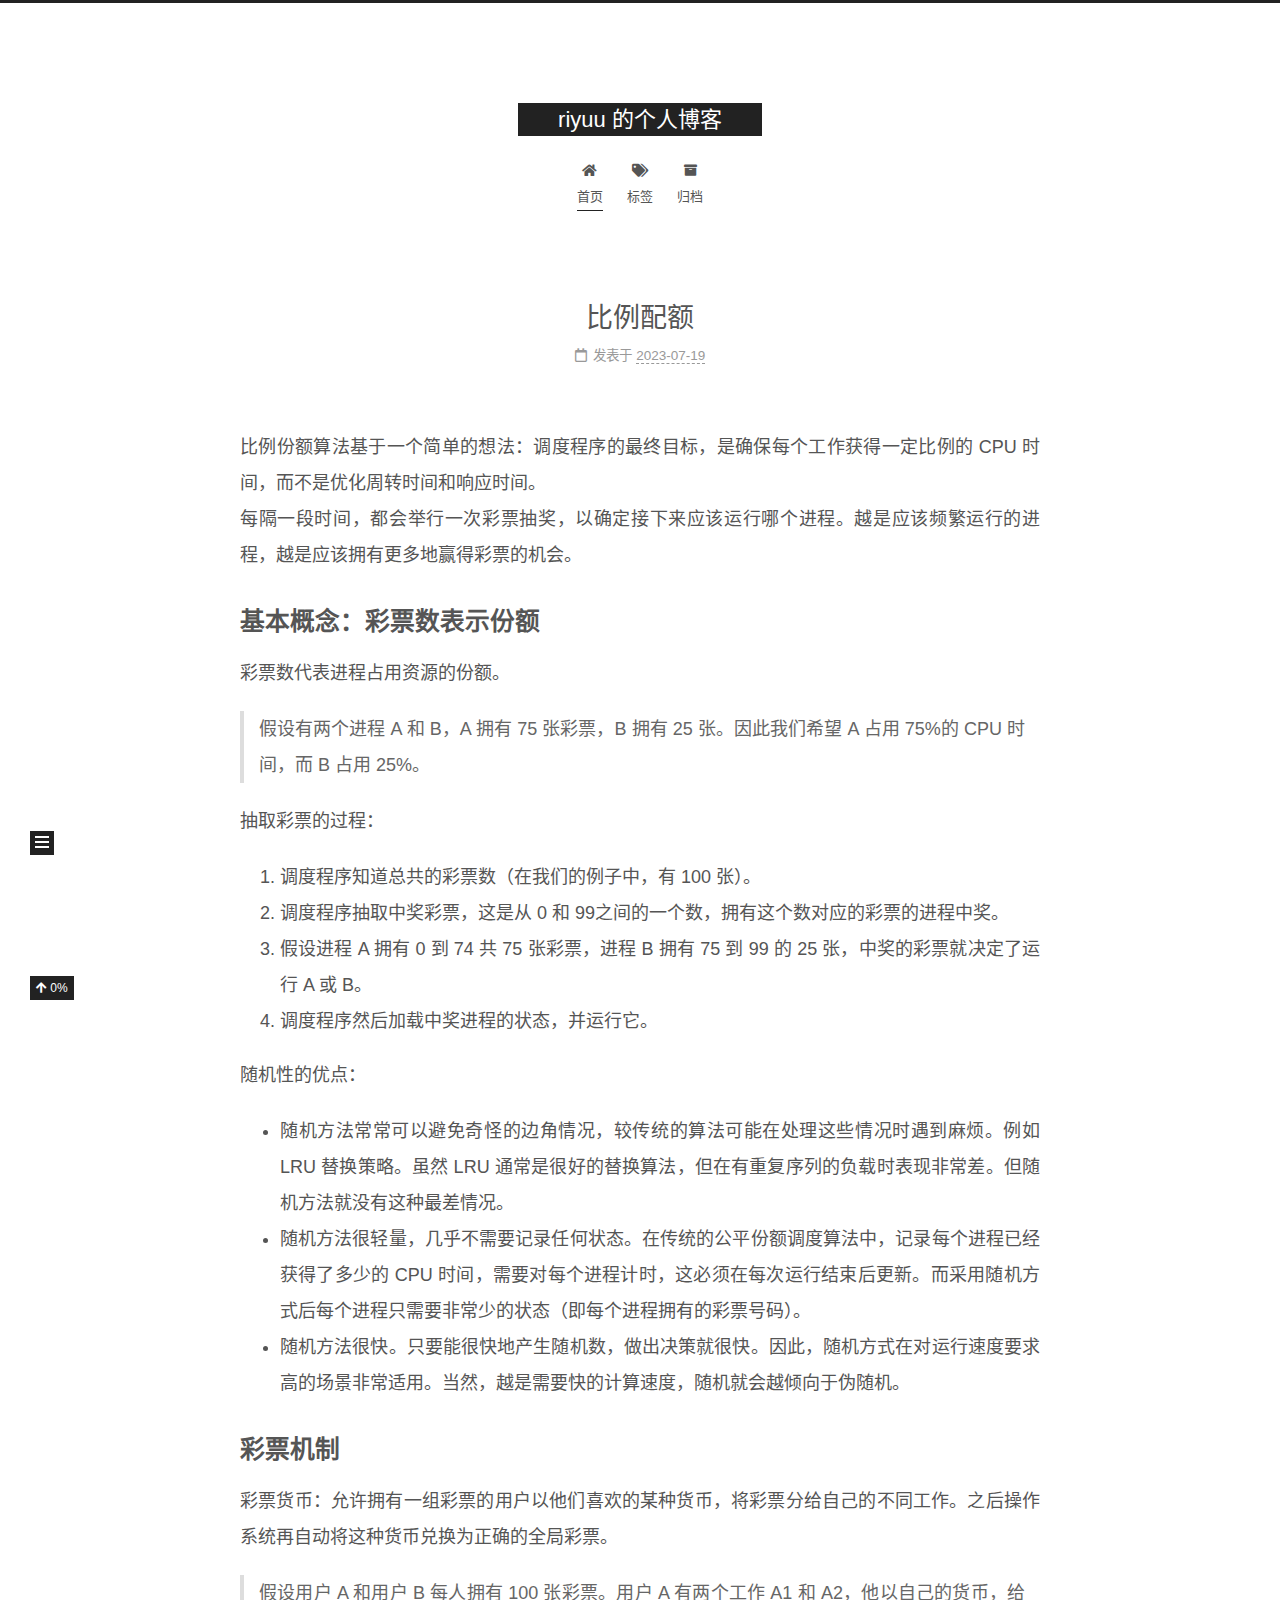
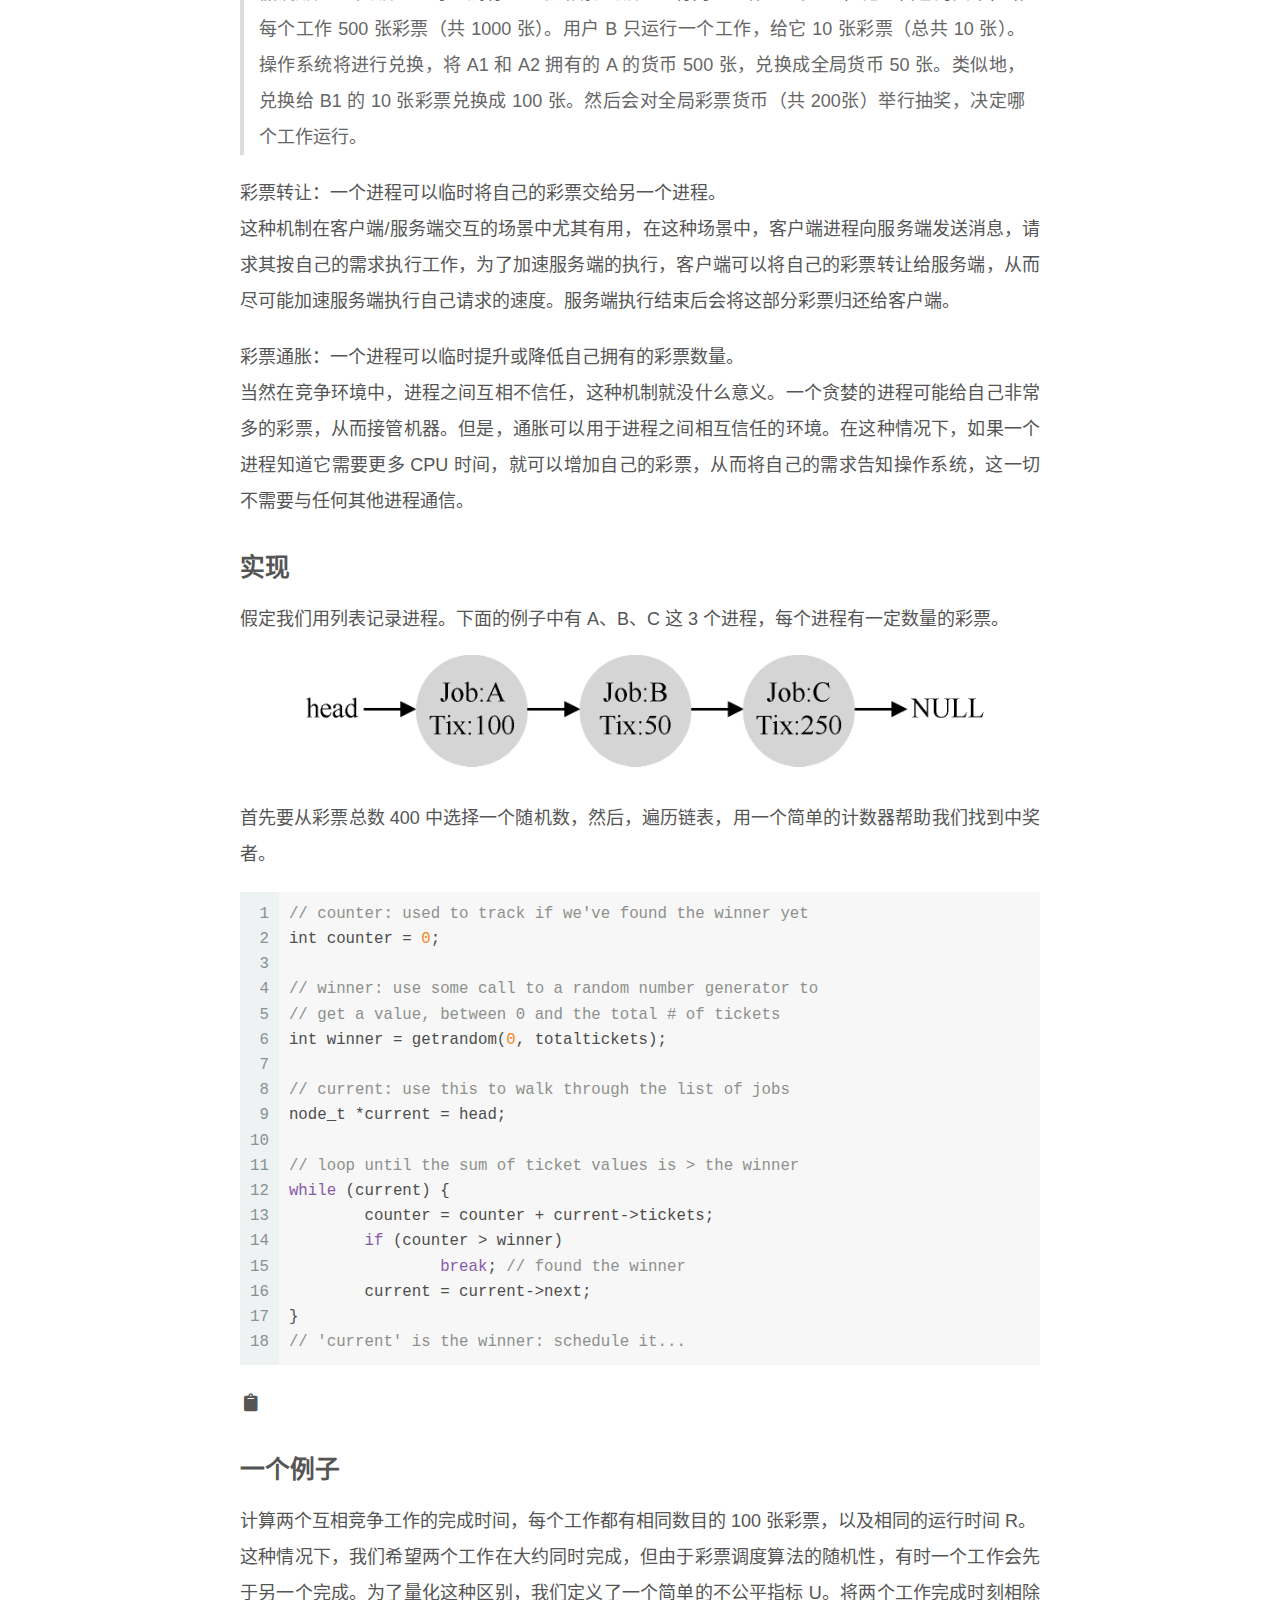
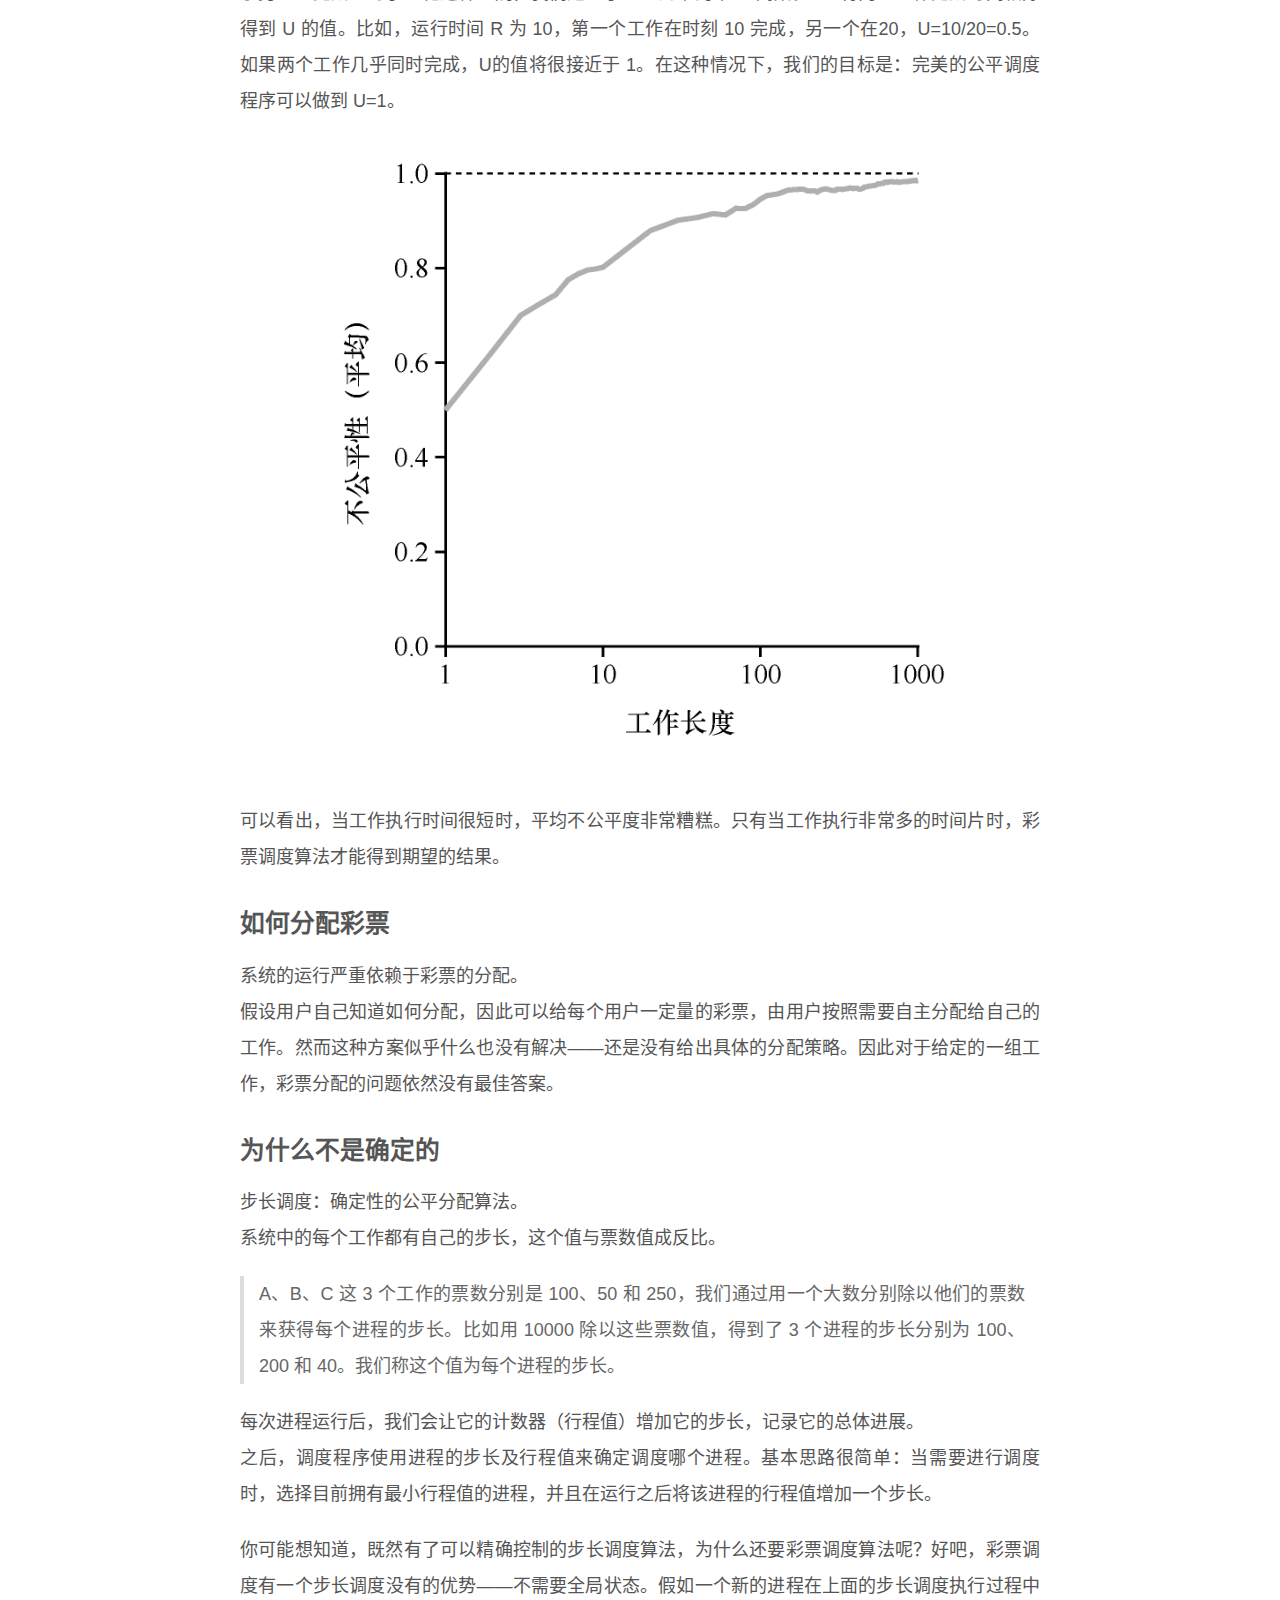
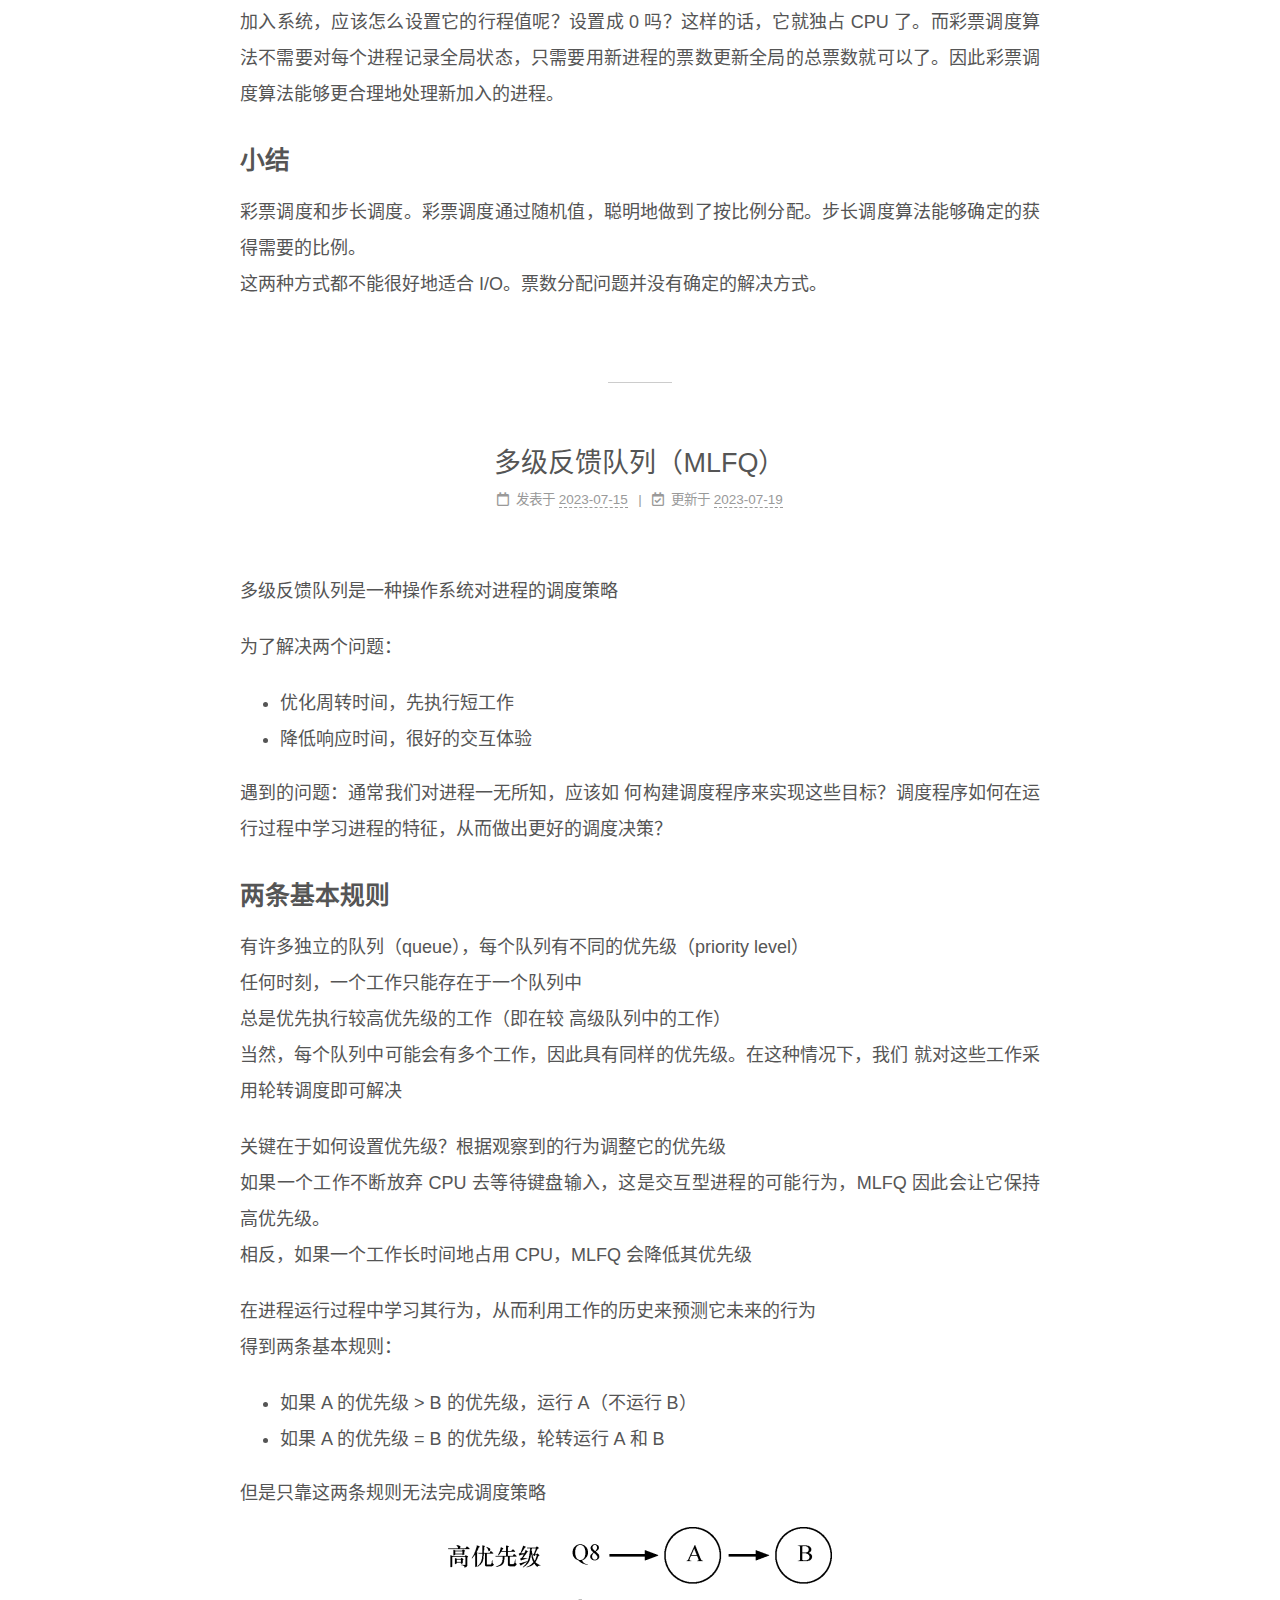
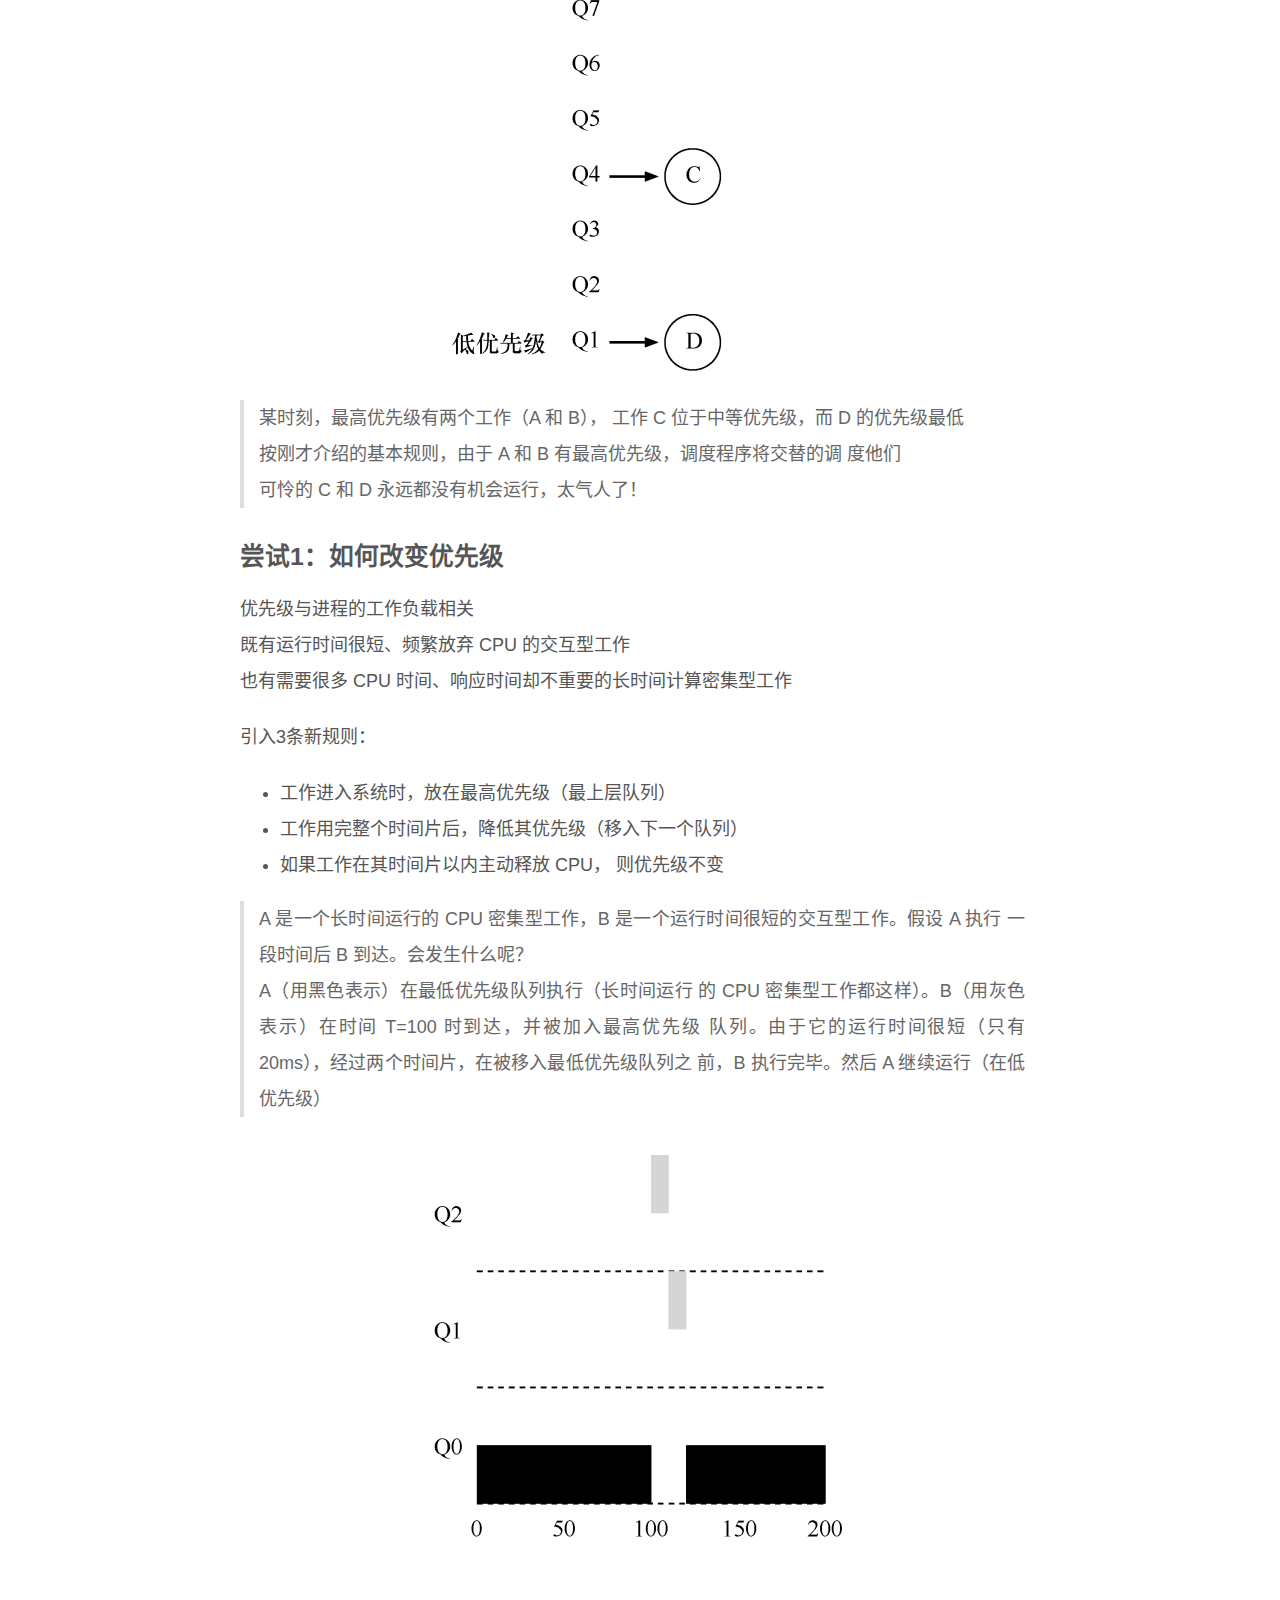
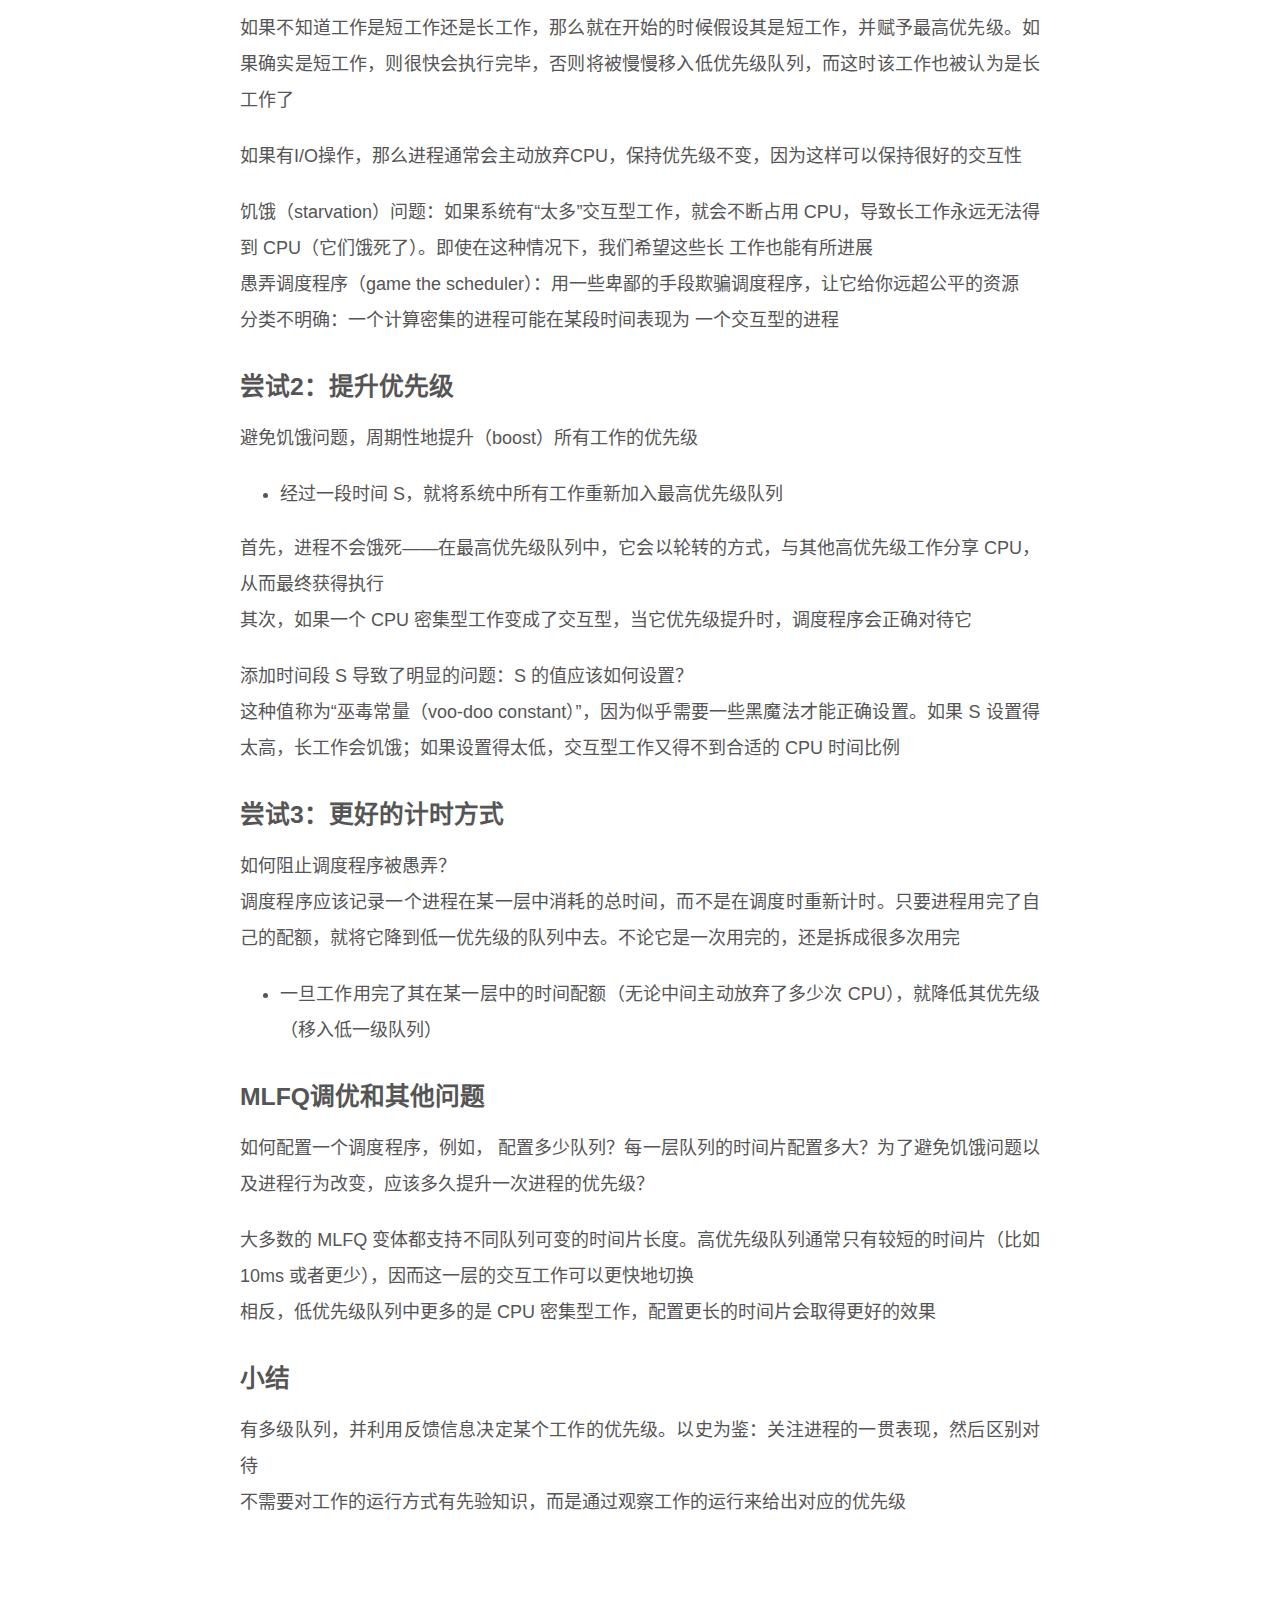
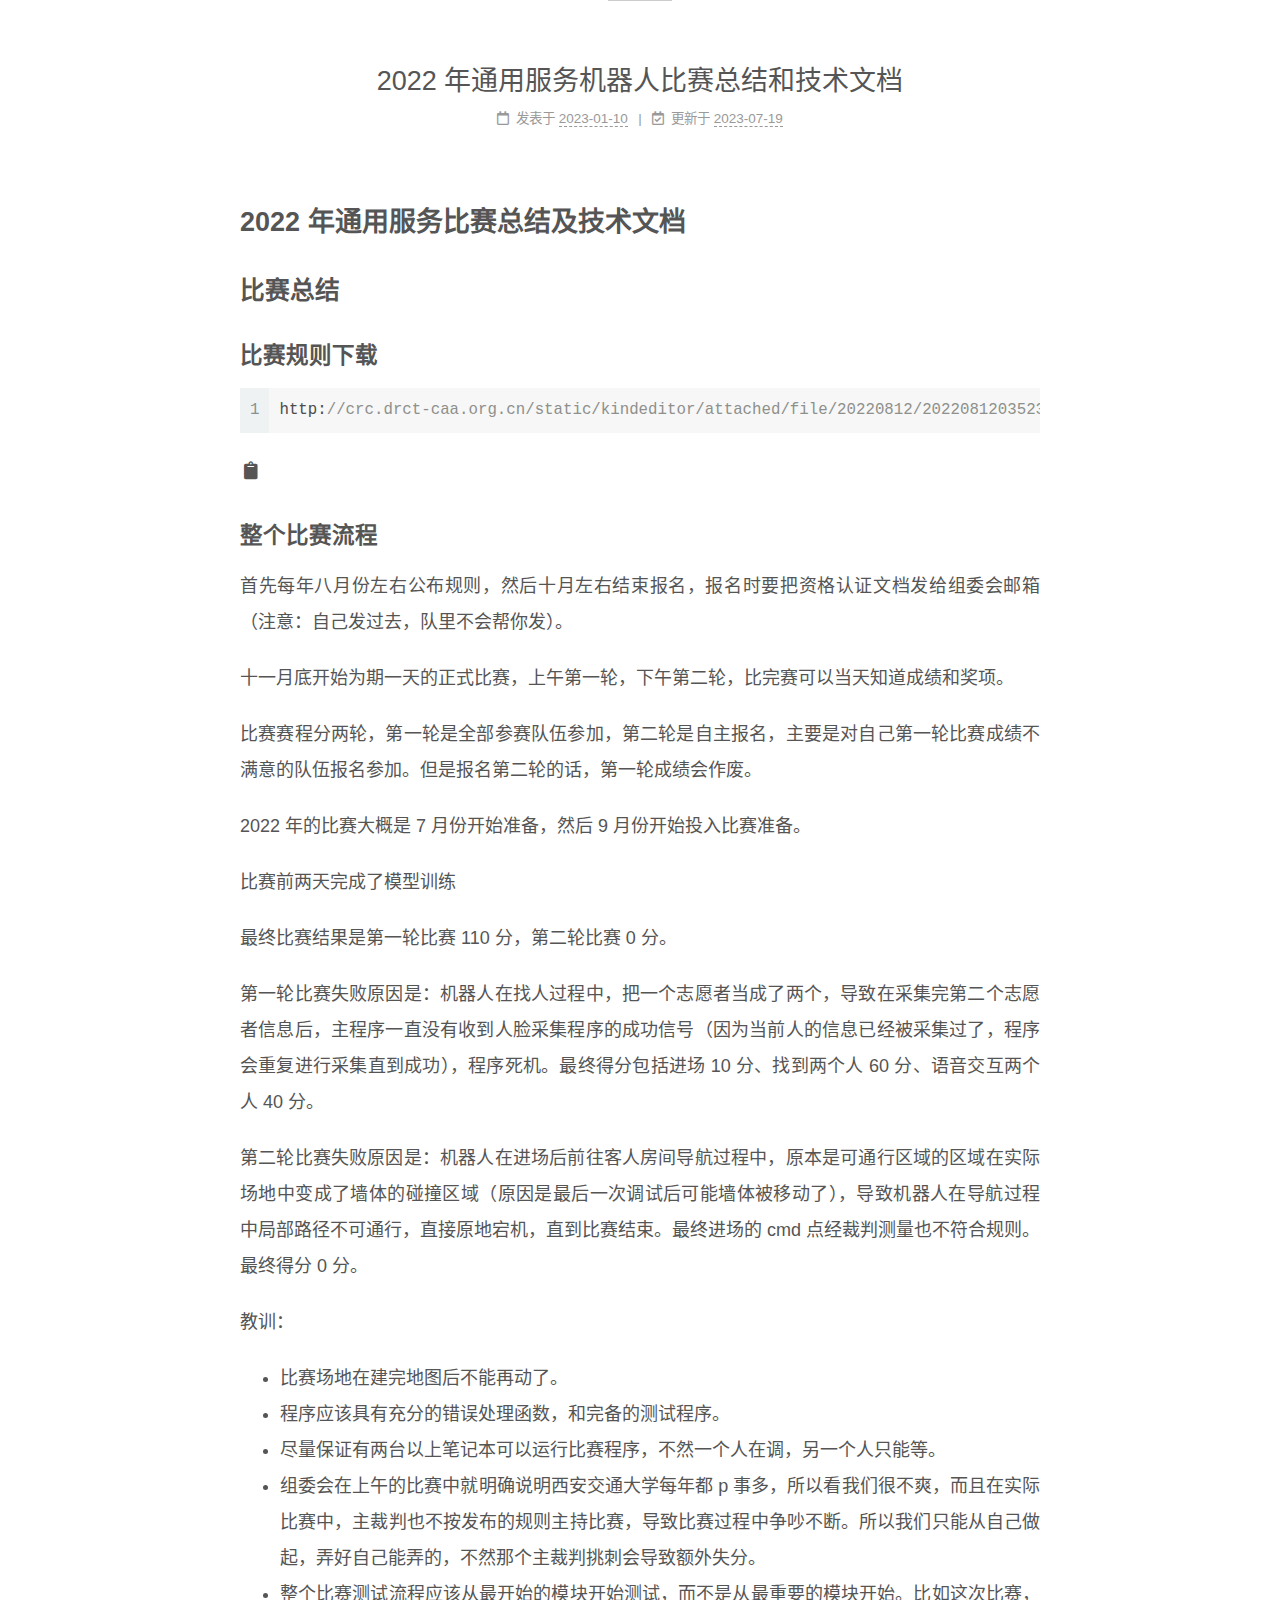
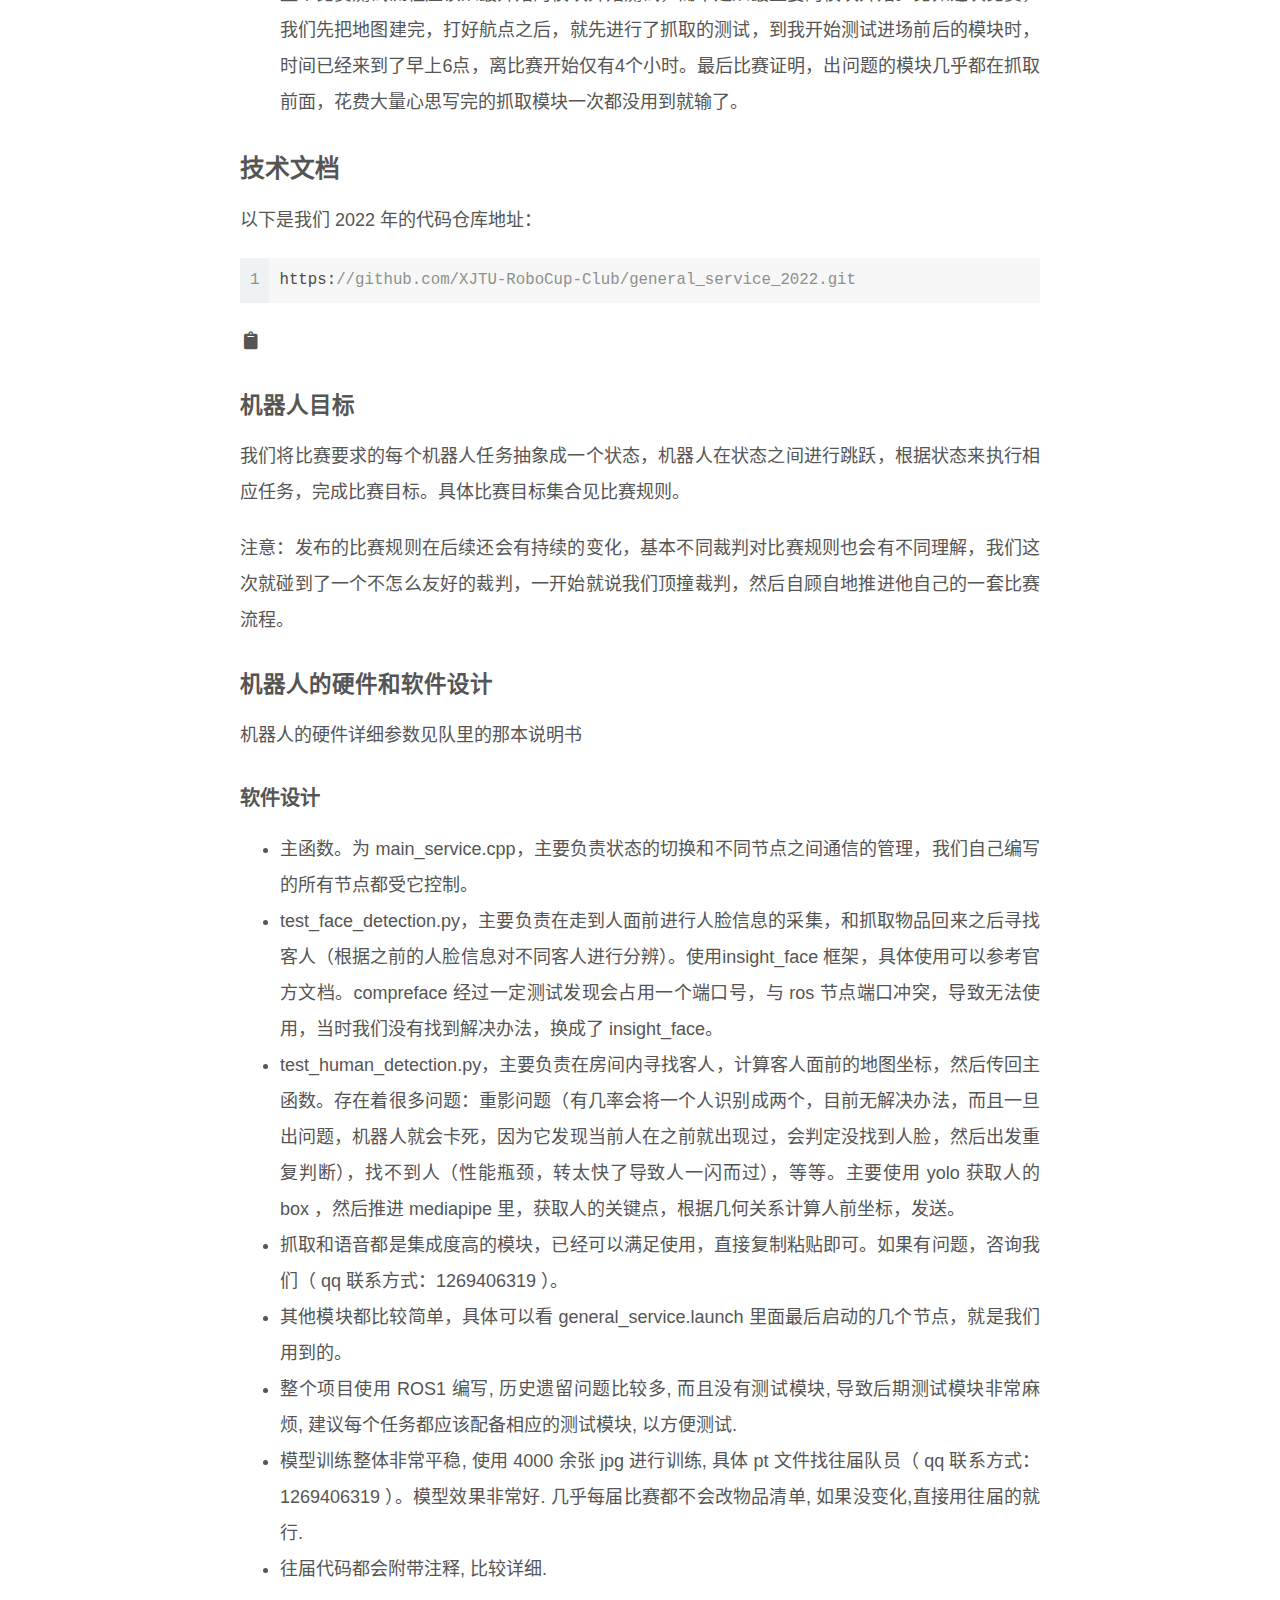
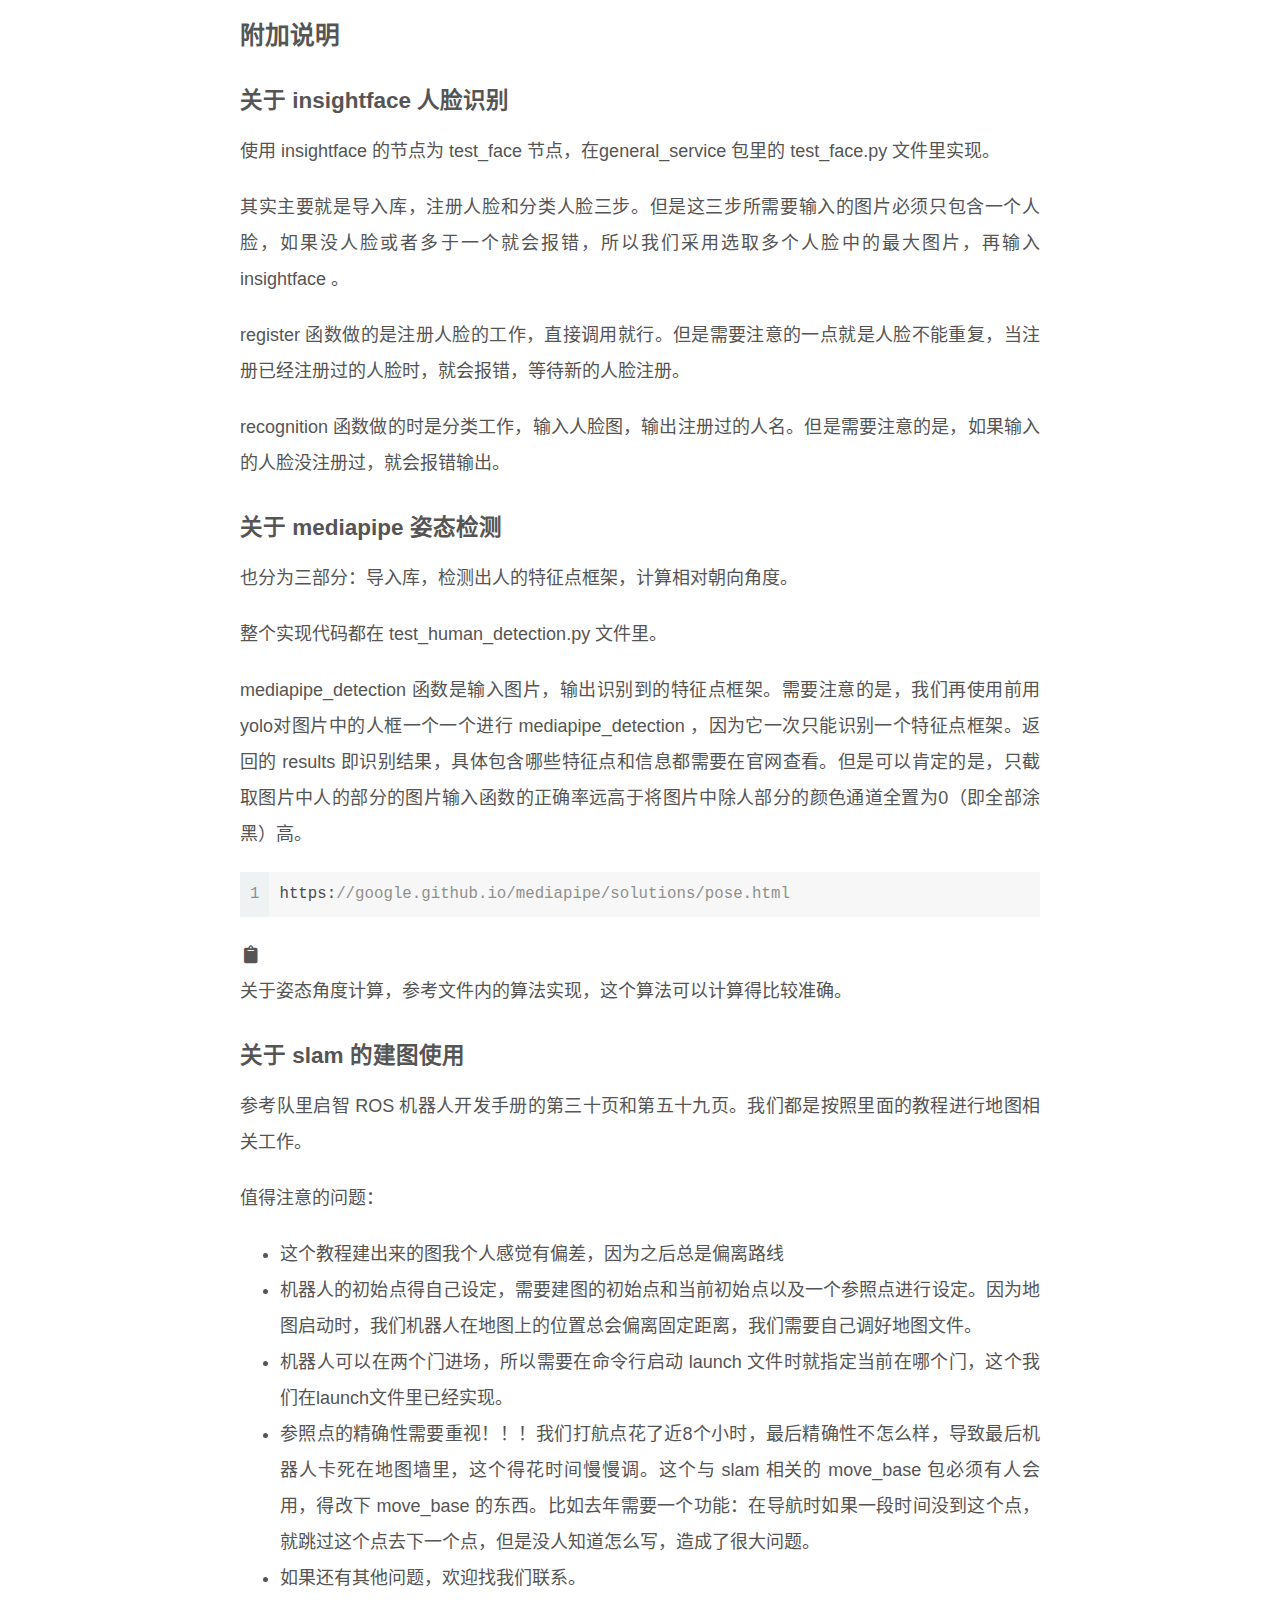
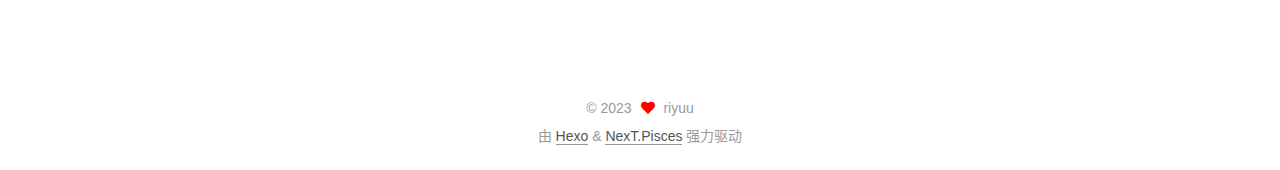
==== commit 2986a100: "Site updated: 2023-09-08 23:26:19" ====
--- a/index.html
+++ b/index.html
@@ -17,7 +17,7 @@
 
 <script id="hexo-configurations">
     var NexT = window.NexT || {};
-    var CONFIG = {"hostname":"cnhbliyou.github.io","root":"/","scheme":"Muse","version":"7.8.0","exturl":false,"sidebar":{"position":"left","display":"post","padding":18,"offset":12,"onmobile":false},"copycode":{"enable":false,"show_result":false,"style":null},"back2top":{"enable":true,"sidebar":false,"scrollpercent":true},"bookmark":{"enable":false,"color":"#222","save":"auto"},"fancybox":false,"mediumzoom":false,"lazyload":false,"pangu":false,"comments":{"style":"tabs","active":null,"storage":true,"lazyload":false,"nav":null},"algolia":{"hits":{"per_page":10},"labels":{"input_placeholder":"Search for Posts","hits_empty":"We didn't find any results for the search: ${query}","hits_stats":"${hits} results found in ${time} ms"}},"localsearch":{"enable":false,"trigger":"auto","top_n_per_article":1,"unescape":false,"preload":false},"motion":{"enable":false,"async":false,"transition":{"post_block":"fadeIn","post_header":"slideDownIn","post_body":"slideDownIn","coll_header":"slideLeftIn","sidebar":"slideUpIn"}}};
+    var CONFIG = {"hostname":"cnhbliyou.github.io","root":"/","scheme":"Pisces","version":"7.8.0","exturl":false,"sidebar":{"position":"left","display":"post","padding":18,"offset":12,"onmobile":false},"copycode":{"enable":true,"show_result":true,"style":"mac"},"back2top":{"enable":true,"sidebar":false,"scrollpercent":true},"bookmark":{"enable":false,"color":"#222","save":"auto"},"fancybox":false,"mediumzoom":false,"lazyload":false,"pangu":false,"comments":{"style":"tabs","active":null,"storage":true,"lazyload":false,"nav":null},"algolia":{"hits":{"per_page":10},"labels":{"input_placeholder":"Search for Posts","hits_empty":"We didn't find any results for the search: ${query}","hits_stats":"${hits} results found in ${time} ms"}},"localsearch":{"enable":false,"trigger":"auto","top_n_per_article":1,"unescape":false,"preload":false},"motion":{"enable":false,"async":false,"transition":{"post_block":"fadeIn","post_header":"slideDownIn","post_body":"slideDownIn","coll_header":"slideLeftIn","sidebar":"slideUpIn"}}};
   </script>
 
   <meta property="og:type" content="website">
@@ -137,6 +137,7 @@
     <i class="fa fa-arrow-up"></i>
     <span>0%</span>
   </div>
+  <div class="reading-progress-bar"></div>
 
 
     <main class="main">
@@ -385,7 +386,7 @@
                   <i class="far fa-calendar-check"></i>
                 </span>
                 <span class="post-meta-item-text">更新于</span>
-                <time title="修改时间：2023-03-01 15:46:25" itemprop="dateModified" datetime="2023-03-01T15:46:25+08:00">2023-03-01</time>
+                <time title="修改时间：2023-07-19 15:37:59" itemprop="dateModified" datetime="2023-07-19T15:37:59+08:00">2023-07-19</time>
               </span>
 
           
@@ -539,7 +540,7 @@
       <div class="site-state-item site-state-tags">
             <a href="/tags/">
           
-        <span class="site-state-item-count">3</span>
+        <span class="site-state-item-count">2</span>
         <span class="site-state-item-name">标签</span></a>
       </div>
   </nav>
@@ -575,7 +576,7 @@
   </span>
   <span class="author" itemprop="copyrightHolder">riyuu</span>
 </div>
-  <div class="powered-by">由 <a href="https://hexo.io/" class="theme-link" rel="noopener" target="_blank">Hexo</a> & <a href="https://muse.theme-next.org/" class="theme-link" rel="noopener" target="_blank">NexT.Muse</a> 强力驱动
+  <div class="powered-by">由 <a href="https://hexo.io/" class="theme-link" rel="noopener" target="_blank">Hexo</a> & <a href="https://pisces.theme-next.org/" class="theme-link" rel="noopener" target="_blank">NexT.Pisces</a> 强力驱动
   </div>
 
         
@@ -597,7 +598,7 @@
 <script src="/js/utils.js"></script>
 
 
-<script src="/js/schemes/muse.js"></script>
+<script src="/js/schemes/pisces.js"></script>
 
 
 <script src="/js/next-boot.js"></script>
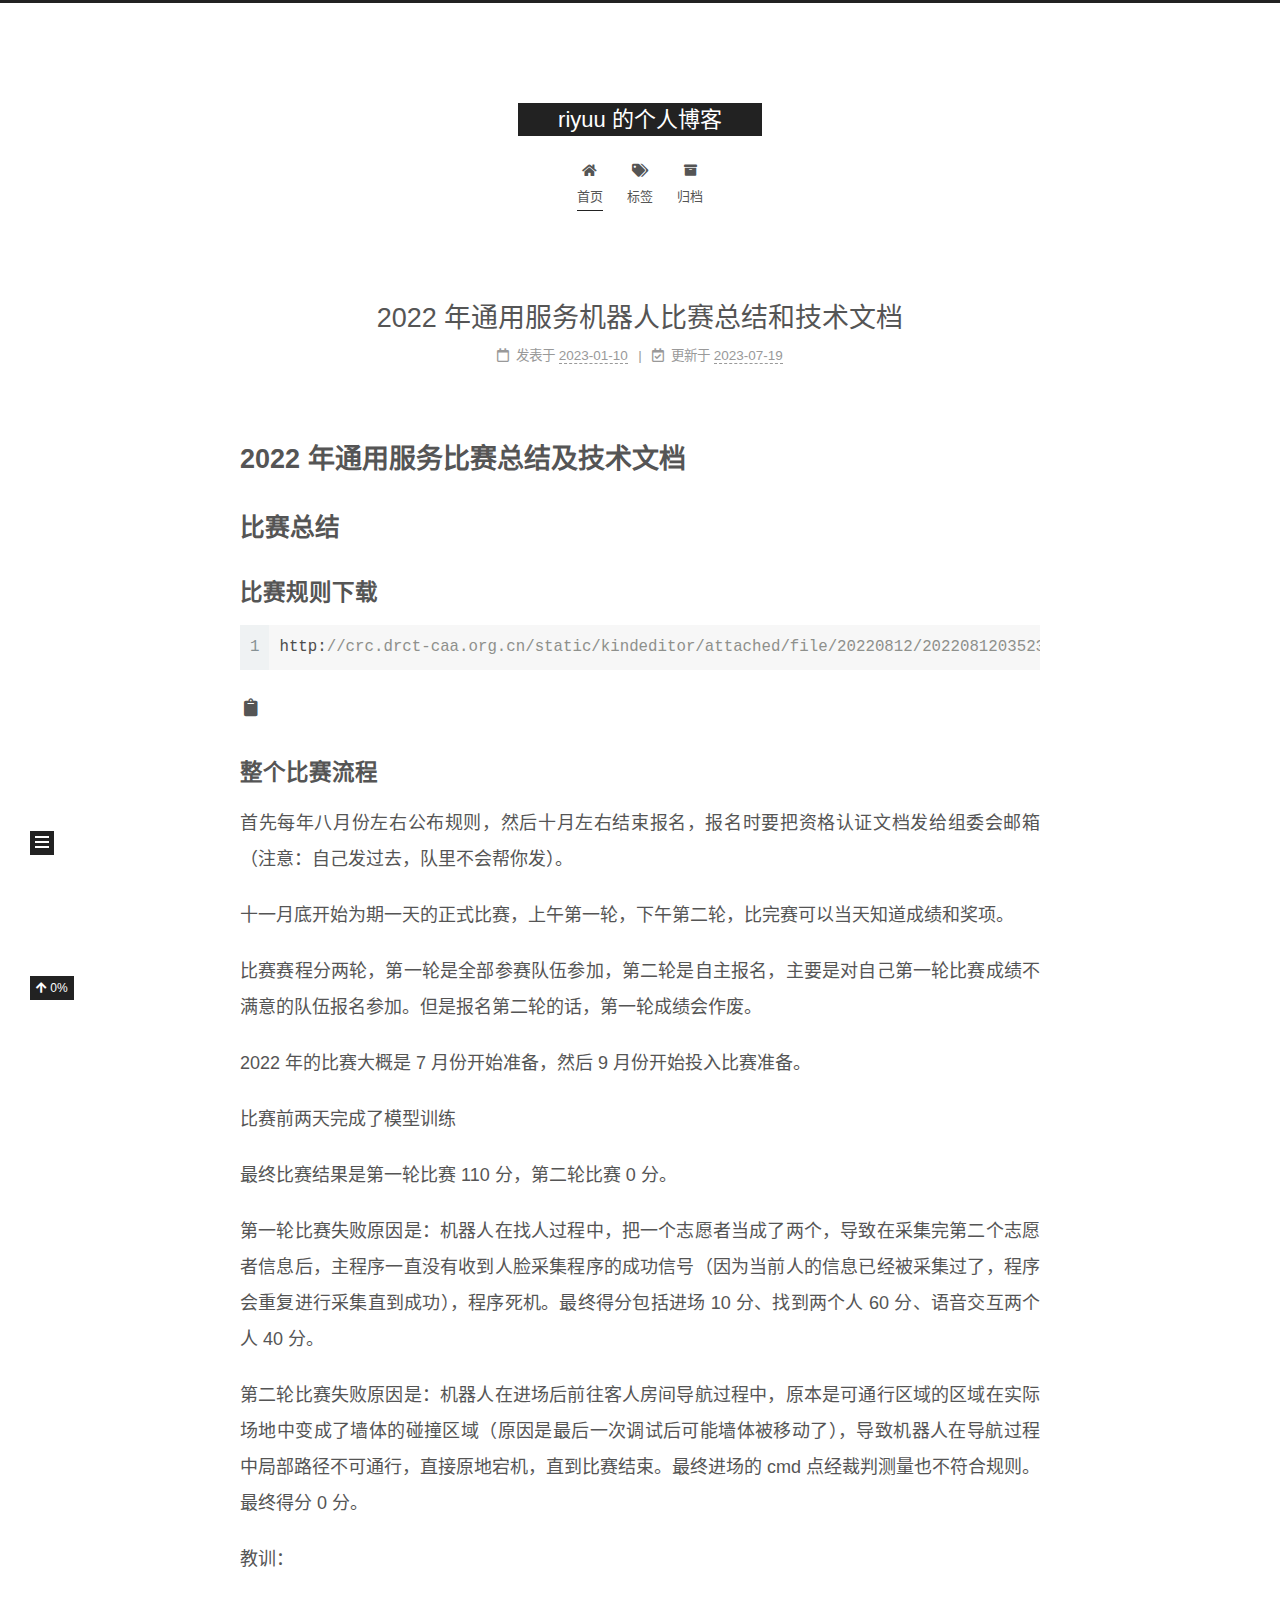
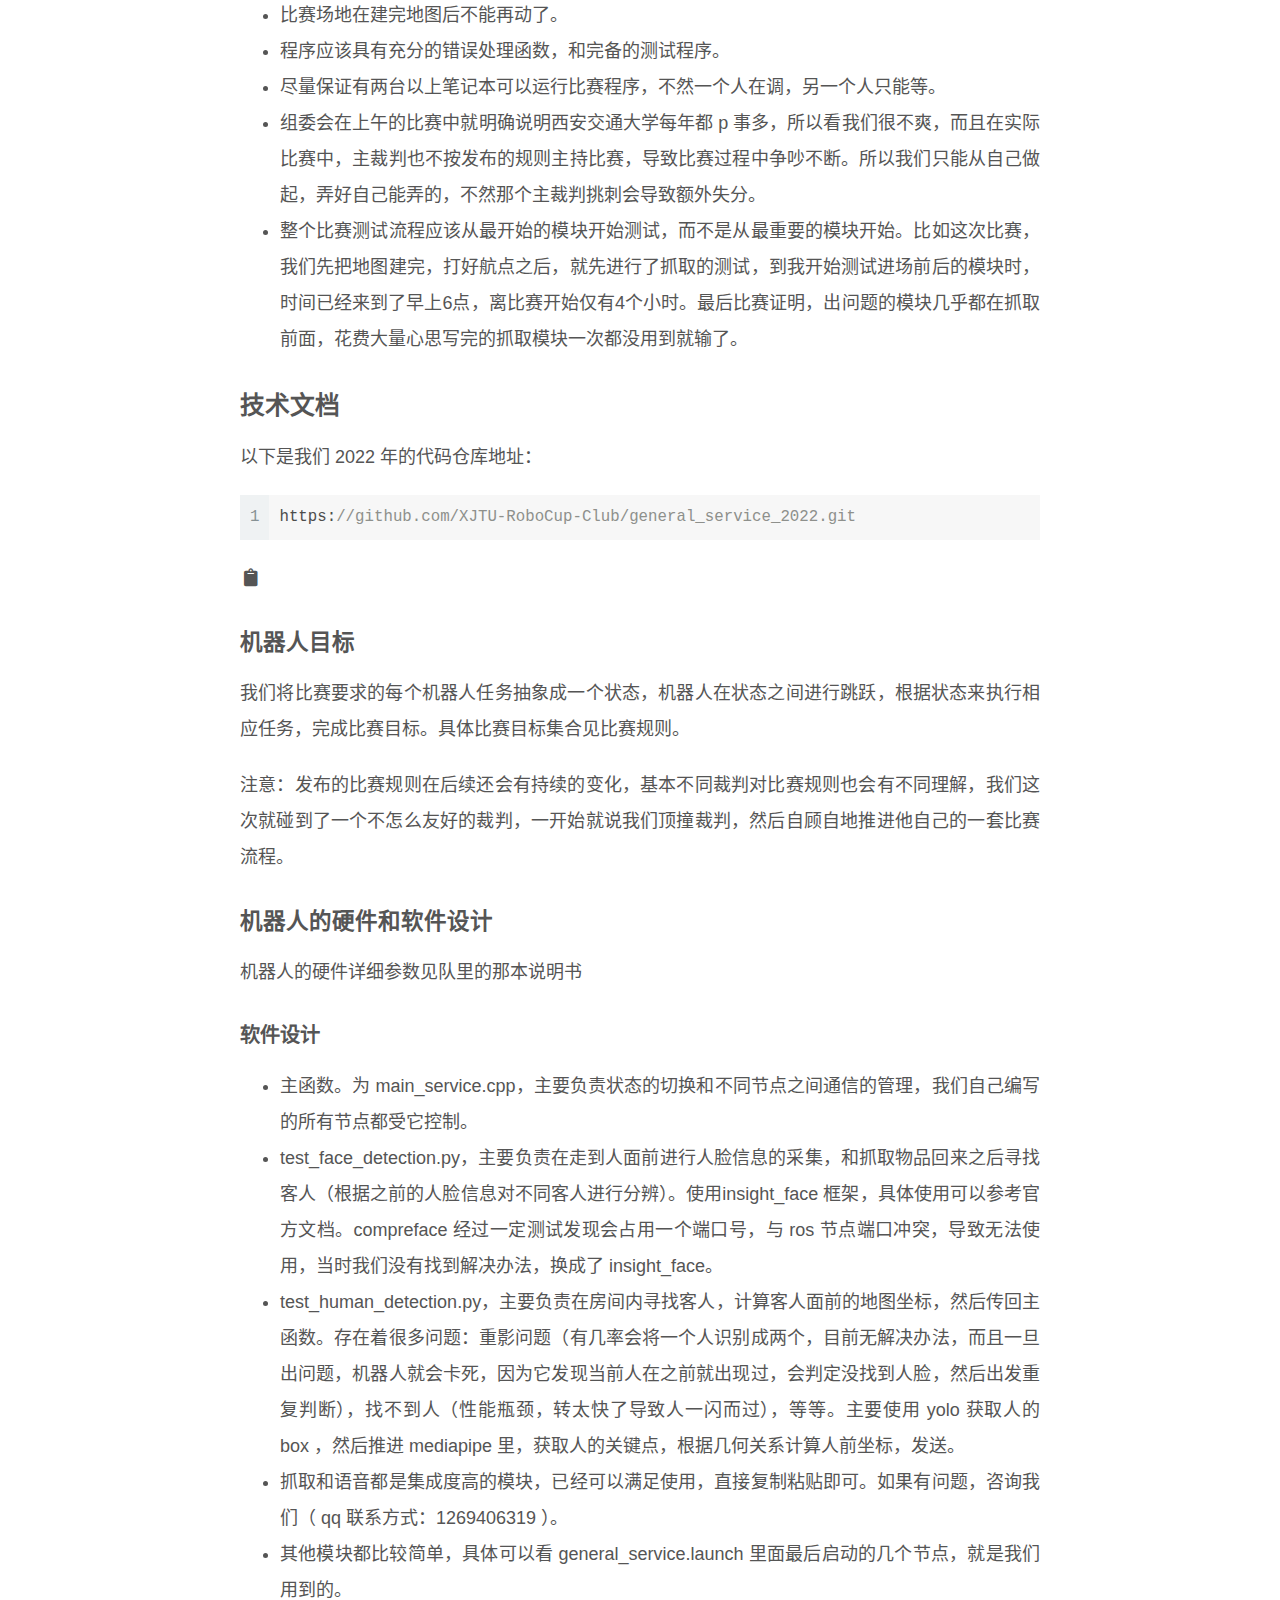
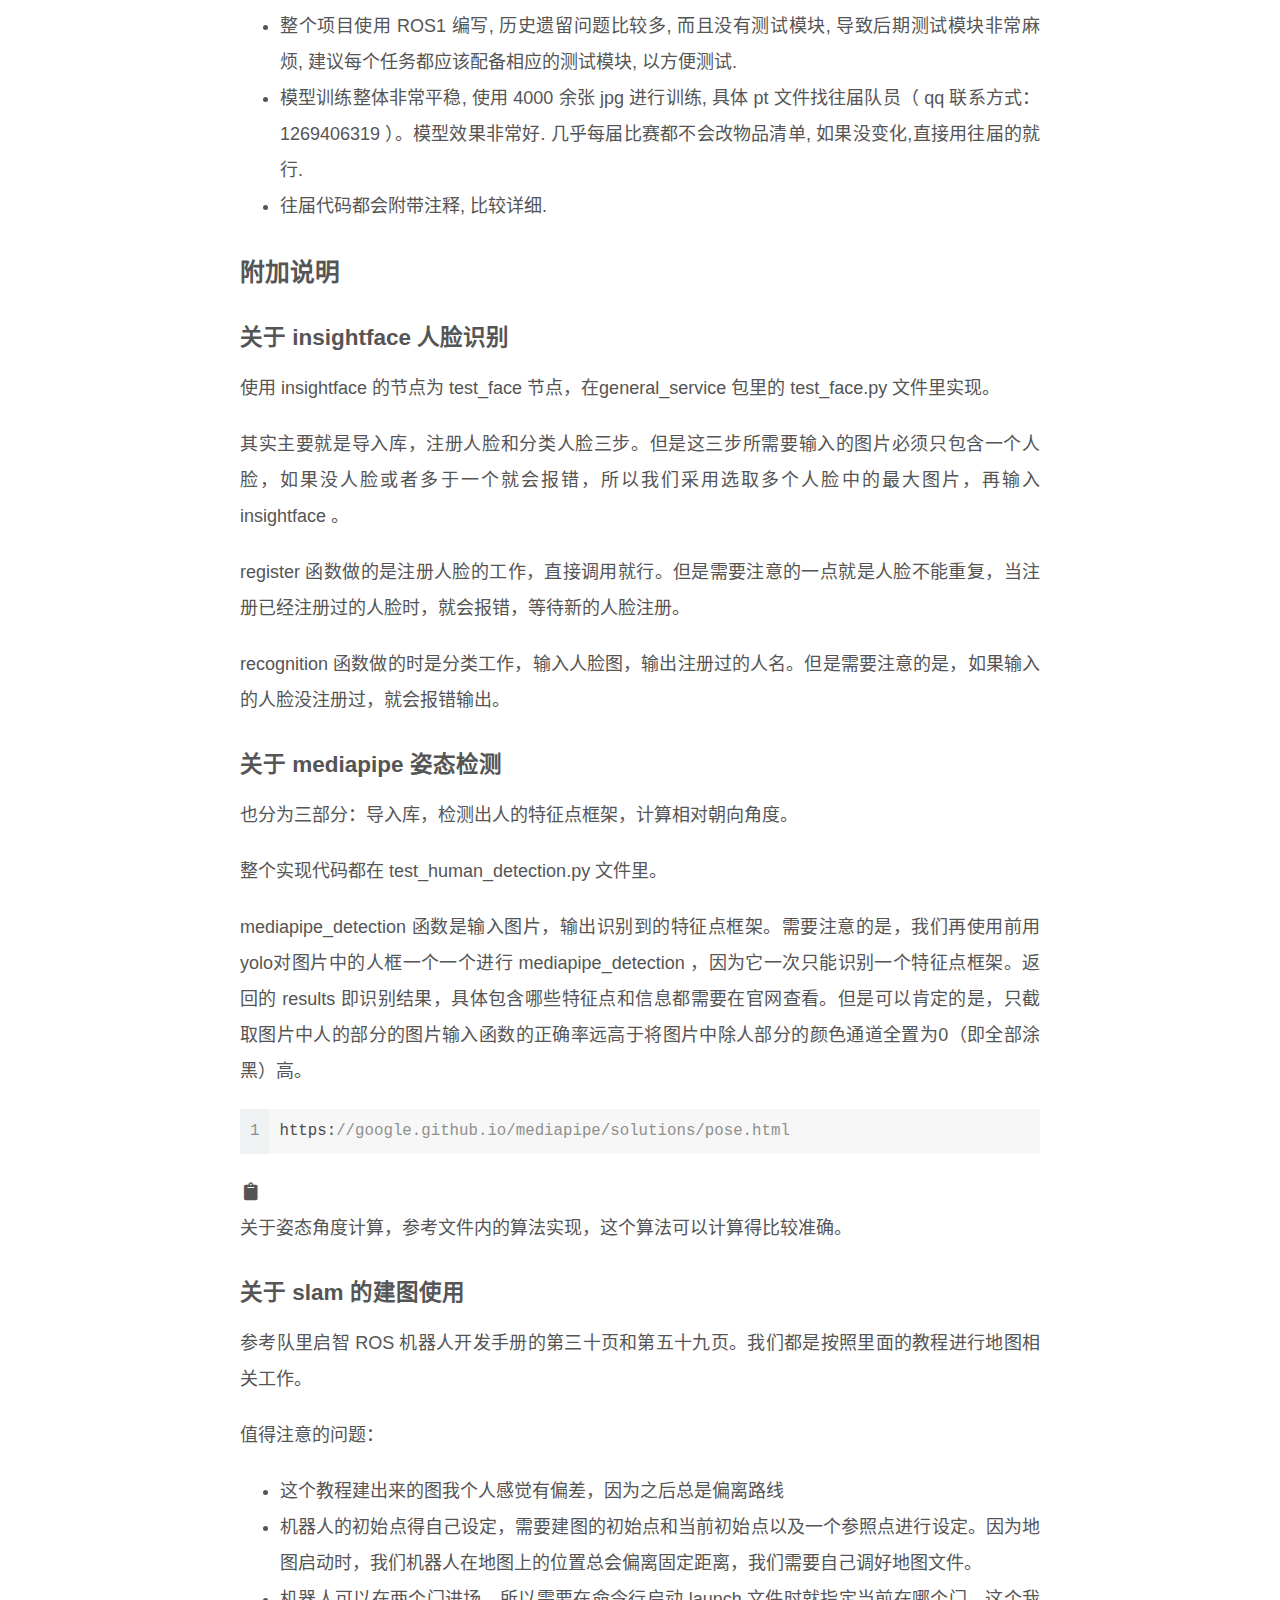
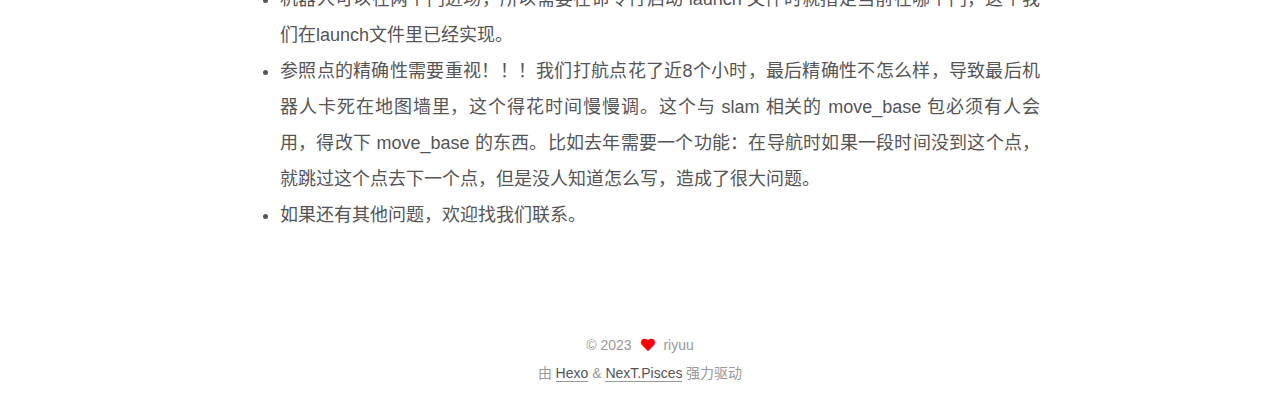
==== commit a216e3b6: "Site updated: 2023-10-23 00:07:17" ====
--- a/index.html
+++ b/index.html
@@ -147,210 +147,6 @@
 
           <div class="content index posts-expand">
             
-      
-  
-  
-  <article itemscope itemtype="http://schema.org/Article" class="post-block" lang="zh-CN">
-    <link itemprop="mainEntityOfPage" href="http://cnhbliyou.github.io/2023/07/19/%E6%AF%94%E4%BE%8B%E9%85%8D%E9%A2%9D/">
-
-    <span hidden itemprop="author" itemscope itemtype="http://schema.org/Person">
-      <meta itemprop="image" content="/images/avatar.gif">
-      <meta itemprop="name" content="riyuu">
-      <meta itemprop="description" content="">
-    </span>
-
-    <span hidden itemprop="publisher" itemscope itemtype="http://schema.org/Organization">
-      <meta itemprop="name" content="riyuu 的个人博客">
-    </span>
-      <header class="post-header">
-        <h2 class="post-title" itemprop="name headline">
-          
-            <a href="/2023/07/19/%E6%AF%94%E4%BE%8B%E9%85%8D%E9%A2%9D/" class="post-title-link" itemprop="url">比例配额</a>
-        </h2>
-
-        <div class="post-meta">
-            <span class="post-meta-item">
-              <span class="post-meta-item-icon">
-                <i class="far fa-calendar"></i>
-              </span>
-              <span class="post-meta-item-text">发表于</span>
-              
-
-              <time title="创建时间：2023-07-19 15:06:17 / 修改时间：15:31:56" itemprop="dateCreated datePublished" datetime="2023-07-19T15:06:17+08:00">2023-07-19</time>
-            </span>
-
-          
-
-        </div>
-      </header>
-
-    
-    
-    
-    <div class="post-body" itemprop="articleBody">
-
-      
-          <p>比例份额算法基于一个简单的想法：调度程序的最终目标，是确保每个工作获得一定比例的 CPU 时间，而不是优化周转时间和响应时间。<br>每隔一段时间，都会举行一次彩票抽奖，以确定接下来应该运行哪个进程。越是应该频繁运行的进程，越是应该拥有更多地赢得彩票的机会。</p>
-<h2 id="基本概念：彩票数表示份额"><a href="#基本概念：彩票数表示份额" class="headerlink" title="基本概念：彩票数表示份额"></a>基本概念：彩票数表示份额</h2><p>彩票数代表进程占用资源的份额。</p>
-<blockquote>
-<p>假设有两个进程 A 和 B，A 拥有 75 张彩票，B 拥有 25 张。因此我们希望 A 占用 75%的 CPU 时间，而 B 占用 25%。</p>
-</blockquote>
-<p>抽取彩票的过程：</p>
-<ol>
-<li>调度程序知道总共的彩票数（在我们的例子中，有 100 张）。</li>
-<li>调度程序抽取中奖彩票，这是从 0 和 99之间的一个数，拥有这个数对应的彩票的进程中奖。</li>
-<li>假设进程 A 拥有 0 到 74 共 75 张彩票，进程 B 拥有 75 到 99 的 25 张，中奖的彩票就决定了运行 A 或 B。</li>
-<li>调度程序然后加载中奖进程的状态，并运行它。</li>
-</ol>
-<p>随机性的优点：</p>
-<ul>
-<li>随机方法常常可以避免奇怪的边角情况，较传统的算法可能在处理这些情况时遇到麻烦。例如 LRU 替换策略。虽然 LRU 通常是很好的替换算法，但在有重复序列的负载时表现非常差。但随机方法就没有这种最差情况。</li>
-<li>随机方法很轻量，几乎不需要记录任何状态。在传统的公平份额调度算法中，记录每个进程已经获得了多少的 CPU 时间，需要对每个进程计时，这必须在每次运行结束后更新。而采用随机方式后每个进程只需要非常少的状态（即每个进程拥有的彩票号码）。</li>
-<li>随机方法很快。只要能很快地产生随机数，做出决策就很快。因此，随机方式在对运行速度要求高的场景非常适用。当然，越是需要快的计算速度，随机就会越倾向于伪随机。</li>
-</ul>
-<h2 id="彩票机制"><a href="#彩票机制" class="headerlink" title="彩票机制"></a>彩票机制</h2><p>彩票货币：允许拥有一组彩票的用户以他们喜欢的某种货币，将彩票分给自己的不同工作。之后操作系统再自动将这种货币兑换为正确的全局彩票。</p>
-<blockquote>
-<p>假设用户 A 和用户 B 每人拥有 100 张彩票。用户 A 有两个工作 A1 和 A2，他以自己的货币，给每个工作 500 张彩票（共 1000 张）。用户 B 只运行一个工作，给它 10 张彩票（总共 10 张）。操作系统将进行兑换，将 A1 和 A2 拥有的 A 的货币 500 张，兑换成全局货币 50 张。类似地，兑换给 B1 的 10 张彩票兑换成 100 张。然后会对全局彩票货币（共 200张）举行抽奖，决定哪个工作运行。</p>
-</blockquote>
-<p>彩票转让：一个进程可以临时将自己的彩票交给另一个进程。<br>这种机制在客户端/服务端交互的场景中尤其有用，在这种场景中，客户端进程向服务端发送消息，请求其按自己的需求执行工作，为了加速服务端的执行，客户端可以将自己的彩票转让给服务端，从而尽可能加速服务端执行自己请求的速度。服务端执行结束后会将这部分彩票归还给客户端。</p>
-<p>彩票通胀：一个进程可以临时提升或降低自己拥有的彩票数量。<br>当然在竞争环境中，进程之间互相不信任，这种机制就没什么意义。一个贪婪的进程可能给自己非常多的彩票，从而接管机器。但是，通胀可以用于进程之间相互信任的环境。在这种情况下，如果一个进程知道它需要更多 CPU 时间，就可以增加自己的彩票，从而将自己的需求告知操作系统，这一切不需要与任何其他进程通信。</p>
-<h2 id="实现"><a href="#实现" class="headerlink" title="实现"></a>实现</h2><p>假定我们用列表记录进程。下面的例子中有 A、B、C 这 3 个进程，每个进程有一定数量的彩票。<br><img src="/2023/07/19/%E6%AF%94%E4%BE%8B%E9%85%8D%E9%A2%9D/1.png"></p>
-<p>首先要从彩票总数 400 中选择一个随机数，然后，遍历链表，用一个简单的计数器帮助我们找到中奖者。</p>
-<figure class="highlight c"><table><tr><td class="gutter"><pre><span class="line">1</span><br><span class="line">2</span><br><span class="line">3</span><br><span class="line">4</span><br><span class="line">5</span><br><span class="line">6</span><br><span class="line">7</span><br><span class="line">8</span><br><span class="line">9</span><br><span class="line">10</span><br><span class="line">11</span><br><span class="line">12</span><br><span class="line">13</span><br><span class="line">14</span><br><span class="line">15</span><br><span class="line">16</span><br><span class="line">17</span><br><span class="line">18</span><br></pre></td><td class="code"><pre><span class="line"><span class="comment">// counter: used to track if we&#x27;ve found the winner yet</span></span><br><span class="line"><span class="type">int</span> counter = <span class="number">0</span>;</span><br><span class="line"></span><br><span class="line"><span class="comment">// winner: use some call to a random number generator to</span></span><br><span class="line"><span class="comment">// get a value, between 0 and the total # of tickets</span></span><br><span class="line"><span class="type">int</span> winner = getrandom(<span class="number">0</span>, totaltickets);</span><br><span class="line"></span><br><span class="line"><span class="comment">// current: use this to walk through the list of jobs</span></span><br><span class="line"><span class="type">node_t</span> *current = head;</span><br><span class="line"></span><br><span class="line"><span class="comment">// loop until the sum of ticket values is &gt; the winner</span></span><br><span class="line"><span class="keyword">while</span> (current) &#123;</span><br><span class="line">	counter = counter + current-&gt;tickets;</span><br><span class="line">	<span class="keyword">if</span> (counter &gt; winner)</span><br><span class="line">		<span class="keyword">break</span>; <span class="comment">// found the winner</span></span><br><span class="line">	current = current-&gt;next;</span><br><span class="line">&#125;</span><br><span class="line"><span class="comment">// &#x27;current&#x27; is the winner: schedule it...</span></span><br></pre></td></tr></table></figure>
-
-<h2 id="一个例子"><a href="#一个例子" class="headerlink" title="一个例子"></a>一个例子</h2><p>计算两个互相竞争工作的完成时间，每个工作都有相同数目的 100 张彩票，以及相同的运行时间 R。<br>这种情况下，我们希望两个工作在大约同时完成，但由于彩票调度算法的随机性，有时一个工作会先于另一个完成。为了量化这种区别，我们定义了一个简单的不公平指标 U。将两个工作完成时刻相除得到 U 的值。比如，运行时间 R 为 10，第一个工作在时刻 10 完成，另一个在20，U=10/20=0.5。如果两个工作几乎同时完成，U的值将很接近于 1。在这种情况下，我们的目标是：完美的公平调度程序可以做到 U=1。</p>
-<p><img src="/2023/07/19/%E6%AF%94%E4%BE%8B%E9%85%8D%E9%A2%9D/2.png"><br>可以看出，当工作执行时间很短时，平均不公平度非常糟糕。只有当工作执行非常多的时间片时，彩票调度算法才能得到期望的结果。</p>
-<h2 id="如何分配彩票"><a href="#如何分配彩票" class="headerlink" title="如何分配彩票"></a>如何分配彩票</h2><p>系统的运行严重依赖于彩票的分配。<br>假设用户自己知道如何分配，因此可以给每个用户一定量的彩票，由用户按照需要自主分配给自己的工作。然而这种方案似乎什么也没有解决——还是没有给出具体的分配策略。因此对于给定的一组工作，彩票分配的问题依然没有最佳答案。</p>
-<h2 id="为什么不是确定的"><a href="#为什么不是确定的" class="headerlink" title="为什么不是确定的"></a>为什么不是确定的</h2><p>步长调度：确定性的公平分配算法。<br>系统中的每个工作都有自己的步长，这个值与票数值成反比。</p>
-<blockquote>
-<p>A、B、C 这 3 个工作的票数分别是 100、50 和 250，我们通过用一个大数分别除以他们的票数来获得每个进程的步长。比如用 10000 除以这些票数值，得到了 3 个进程的步长分别为 100、200 和 40。我们称这个值为每个进程的步长。</p>
-</blockquote>
-<p>每次进程运行后，我们会让它的计数器（行程值）增加它的步长，记录它的总体进展。<br>之后，调度程序使用进程的步长及行程值来确定调度哪个进程。基本思路很简单：当需要进行调度时，选择目前拥有最小行程值的进程，并且在运行之后将该进程的行程值增加一个步长。</p>
-<p>你可能想知道，既然有了可以精确控制的步长调度算法，为什么还要彩票调度算法呢？好吧，彩票调度有一个步长调度没有的优势——不需要全局状态。假如一个新的进程在上面的步长调度执行过程中加入系统，应该怎么设置它的行程值呢？设置成 0 吗？这样的话，它就独占 CPU 了。而彩票调度算法不需要对每个进程记录全局状态，只需要用新进程的票数更新全局的总票数就可以了。因此彩票调度算法能够更合理地处理新加入的进程。</p>
-<h2 id="小结"><a href="#小结" class="headerlink" title="小结"></a>小结</h2><p>彩票调度和步长调度。彩票调度通过随机值，聪明地做到了按比例分配。步长调度算法能够确定的获得需要的比例。<br>这两种方式都不能很好地适合 I/O。票数分配问题并没有确定的解决方式。</p>
-
-      
-    </div>
-
-    
-    
-    
-      <footer class="post-footer">
-        <div class="post-eof"></div>
-      </footer>
-  </article>
-  
-  
-  
-
-      
-  
-  
-  <article itemscope itemtype="http://schema.org/Article" class="post-block" lang="zh-CN">
-    <link itemprop="mainEntityOfPage" href="http://cnhbliyou.github.io/2023/07/15/%E5%A4%9A%E7%BA%A7%E5%8F%8D%E9%A6%88%E9%98%9F%E5%88%97%EF%BC%88MLFQ%EF%BC%89/">
-
-    <span hidden itemprop="author" itemscope itemtype="http://schema.org/Person">
-      <meta itemprop="image" content="/images/avatar.gif">
-      <meta itemprop="name" content="riyuu">
-      <meta itemprop="description" content="">
-    </span>
-
-    <span hidden itemprop="publisher" itemscope itemtype="http://schema.org/Organization">
-      <meta itemprop="name" content="riyuu 的个人博客">
-    </span>
-      <header class="post-header">
-        <h2 class="post-title" itemprop="name headline">
-          
-            <a href="/2023/07/15/%E5%A4%9A%E7%BA%A7%E5%8F%8D%E9%A6%88%E9%98%9F%E5%88%97%EF%BC%88MLFQ%EF%BC%89/" class="post-title-link" itemprop="url">多级反馈队列（MLFQ）</a>
-        </h2>
-
-        <div class="post-meta">
-            <span class="post-meta-item">
-              <span class="post-meta-item-icon">
-                <i class="far fa-calendar"></i>
-              </span>
-              <span class="post-meta-item-text">发表于</span>
-
-              <time title="创建时间：2023-07-15 21:54:01" itemprop="dateCreated datePublished" datetime="2023-07-15T21:54:01+08:00">2023-07-15</time>
-            </span>
-              <span class="post-meta-item">
-                <span class="post-meta-item-icon">
-                  <i class="far fa-calendar-check"></i>
-                </span>
-                <span class="post-meta-item-text">更新于</span>
-                <time title="修改时间：2023-07-19 15:33:14" itemprop="dateModified" datetime="2023-07-19T15:33:14+08:00">2023-07-19</time>
-              </span>
-
-          
-
-        </div>
-      </header>
-
-    
-    
-    
-    <div class="post-body" itemprop="articleBody">
-
-      
-          <p>多级反馈队列是一种操作系统对进程的调度策略</p>
-<p>为了解决两个问题：</p>
-<ul>
-<li>优化周转时间，先执行短工作</li>
-<li>降低响应时间，很好的交互体验</li>
-</ul>
-<p>遇到的问题：通常我们对进程一无所知，应该如 何构建调度程序来实现这些目标？调度程序如何在运行过程中学习进程的特征，从而做出更好的调度决策？</p>
-<h2 id="两条基本规则"><a href="#两条基本规则" class="headerlink" title="两条基本规则"></a>两条基本规则</h2><p>有许多独立的队列（queue），每个队列有不同的优先级（priority level）<br>任何时刻，一个工作只能存在于一个队列中<br>总是优先执行较高优先级的工作（即在较 高级队列中的工作）<br>当然，每个队列中可能会有多个工作，因此具有同样的优先级。在这种情况下，我们 就对这些工作采用轮转调度即可解决</p>
-<p>关键在于如何设置优先级？根据观察到的行为调整它的优先级<br>如果一个工作不断放弃 CPU 去等待键盘输入，这是交互型进程的可能行为，MLFQ 因此会让它保持高优先级。<br>相反，如果一个工作长时间地占用 CPU，MLFQ 会降低其优先级</p>
-<p>在进程运行过程中学习其行为，从而利用工作的历史来预测它未来的行为<br>得到两条基本规则：</p>
-<ul>
-<li>如果 A 的优先级 &gt; B 的优先级，运行 A（不运行 B）</li>
-<li>如果 A 的优先级 = B 的优先级，轮转运行 A 和 B</li>
-</ul>
-<p>但是只靠这两条规则无法完成调度策略<br><img src="/2023/07/15/%E5%A4%9A%E7%BA%A7%E5%8F%8D%E9%A6%88%E9%98%9F%E5%88%97%EF%BC%88MLFQ%EF%BC%89/1.png" alt="MLFQ例子"></p>
-<blockquote>
-<p>某时刻，最高优先级有两个工作（A 和 B）， 工作 C 位于中等优先级，而 D 的优先级最低<br>按刚才介绍的基本规则，由于 A 和 B 有最高优先级，调度程序将交替的调 度他们<br>可怜的 C 和 D 永远都没有机会运行，太气人了！</p>
-</blockquote>
-<h2 id="尝试1：如何改变优先级"><a href="#尝试1：如何改变优先级" class="headerlink" title="尝试1：如何改变优先级"></a>尝试1：如何改变优先级</h2><p>优先级与进程的工作负载相关<br>既有运行时间很短、频繁放弃 CPU 的交互型工作<br>也有需要很多 CPU 时间、响应时间却不重要的长时间计算密集型工作</p>
-<p>引入3条新规则：</p>
-<ul>
-<li>工作进入系统时，放在最高优先级（最上层队列）</li>
-<li>工作用完整个时间片后，降低其优先级（移入下一个队列）</li>
-<li>如果工作在其时间片以内主动释放 CPU， 则优先级不变</li>
-</ul>
-<blockquote>
-<p>A 是一个长时间运行的 CPU 密集型工作，B 是一个运行时间很短的交互型工作。假设 A 执行 一段时间后 B 到达。会发生什么呢？<br>A（用黑色表示）在最低优先级队列执行（长时间运行 的 CPU 密集型工作都这样）。B（用灰色表示）在时间 T=100 时到达，并被加入最高优先级 队列。由于它的运行时间很短（只有 20ms），经过两个时间片，在被移入最低优先级队列之 前，B 执行完毕。然后 A 继续运行（在低优先级）</p>
-</blockquote>
-<p><img src="/2023/07/15/%E5%A4%9A%E7%BA%A7%E5%8F%8D%E9%A6%88%E9%98%9F%E5%88%97%EF%BC%88MLFQ%EF%BC%89/2.png" alt="交互型工作"><br>如果不知道工作是短工作还是长工作，那么就在开始的时候假设其是短工作，并赋予最高优先级。如果确实是短工作，则很快会执行完毕，否则将被慢慢移入低优先级队列，而这时该工作也被认为是长工作了</p>
-<p>如果有I/O操作，那么进程通常会主动放弃CPU，保持优先级不变，因为这样可以保持很好的交互性</p>
-<p>饥饿（starvation）问题：如果系统有“太多”交互型工作，就会不断占用 CPU，导致长工作永远无法得到 CPU（它们饿死了）。即使在这种情况下，我们希望这些长 工作也能有所进展<br>愚弄调度程序（game the scheduler）：用一些卑鄙的手段欺骗调度程序，让它给你远超公平的资源<br>分类不明确：一个计算密集的进程可能在某段时间表现为 一个交互型的进程</p>
-<h2 id="尝试2：提升优先级"><a href="#尝试2：提升优先级" class="headerlink" title="尝试2：提升优先级"></a>尝试2：提升优先级</h2><p>避免饥饿问题，周期性地提升（boost）所有工作的优先级</p>
-<ul>
-<li>经过一段时间 S，就将系统中所有工作重新加入最高优先级队列</li>
-</ul>
-<p>首先，进程不会饿死——在最高优先级队列中，它会以轮转的方式，与其他高优先级工作分享 CPU，从而最终获得执行<br>其次，如果一个 CPU 密集型工作变成了交互型，当它优先级提升时，调度程序会正确对待它</p>
-<p>添加时间段 S 导致了明显的问题：S 的值应该如何设置？<br>这种值称为“巫毒常量（voo-doo constant）”，因为似乎需要一些黑魔法才能正确设置。如果 S 设置得太高，长工作会饥饿；如果设置得太低，交互型工作又得不到合适的 CPU 时间比例</p>
-<h2 id="尝试3：更好的计时方式"><a href="#尝试3：更好的计时方式" class="headerlink" title="尝试3：更好的计时方式"></a>尝试3：更好的计时方式</h2><p>如何阻止调度程序被愚弄？<br>调度程序应该记录一个进程在某一层中消耗的总时间，而不是在调度时重新计时。只要进程用完了自己的配额，就将它降到低一优先级的队列中去。不论它是一次用完的，还是拆成很多次用完</p>
-<ul>
-<li>一旦工作用完了其在某一层中的时间配额（无论中间主动放弃了多少次 CPU），就降低其优先级（移入低一级队列）</li>
-</ul>
-<h2 id="MLFQ调优和其他问题"><a href="#MLFQ调优和其他问题" class="headerlink" title="MLFQ调优和其他问题"></a>MLFQ调优和其他问题</h2><p>如何配置一个调度程序，例如， 配置多少队列？每一层队列的时间片配置多大？为了避免饥饿问题以及进程行为改变，应该多久提升一次进程的优先级？</p>
-<p>大多数的 MLFQ 变体都支持不同队列可变的时间片长度。高优先级队列通常只有较短的时间片（比如 10ms 或者更少），因而这一层的交互工作可以更快地切换<br>相反，低优先级队列中更多的是 CPU 密集型工作，配置更长的时间片会取得更好的效果</p>
-<h2 id="小结"><a href="#小结" class="headerlink" title="小结"></a>小结</h2><p>有多级队列，并利用反馈信息决定某个工作的优先级。以史为鉴：关注进程的一贯表现，然后区别对待<br>不需要对工作的运行方式有先验知识，而是通过观察工作的运行来给出对应的优先级</p>
-
-      
-    </div>
-
-    
-    
-    
-      <footer class="post-footer">
-        <div class="post-eof"></div>
-      </footer>
-  </article>
-  
-  
-  
-
       
   
   
@@ -533,14 +329,14 @@
       <div class="site-state-item site-state-posts">
           <a href="/archives/">
         
-          <span class="site-state-item-count">3</span>
+          <span class="site-state-item-count">1</span>
           <span class="site-state-item-name">日志</span>
         </a>
       </div>
       <div class="site-state-item site-state-tags">
             <a href="/tags/">
           
-        <span class="site-state-item-count">2</span>
+        <span class="site-state-item-count">1</span>
         <span class="site-state-item-name">标签</span></a>
       </div>
   </nav>
